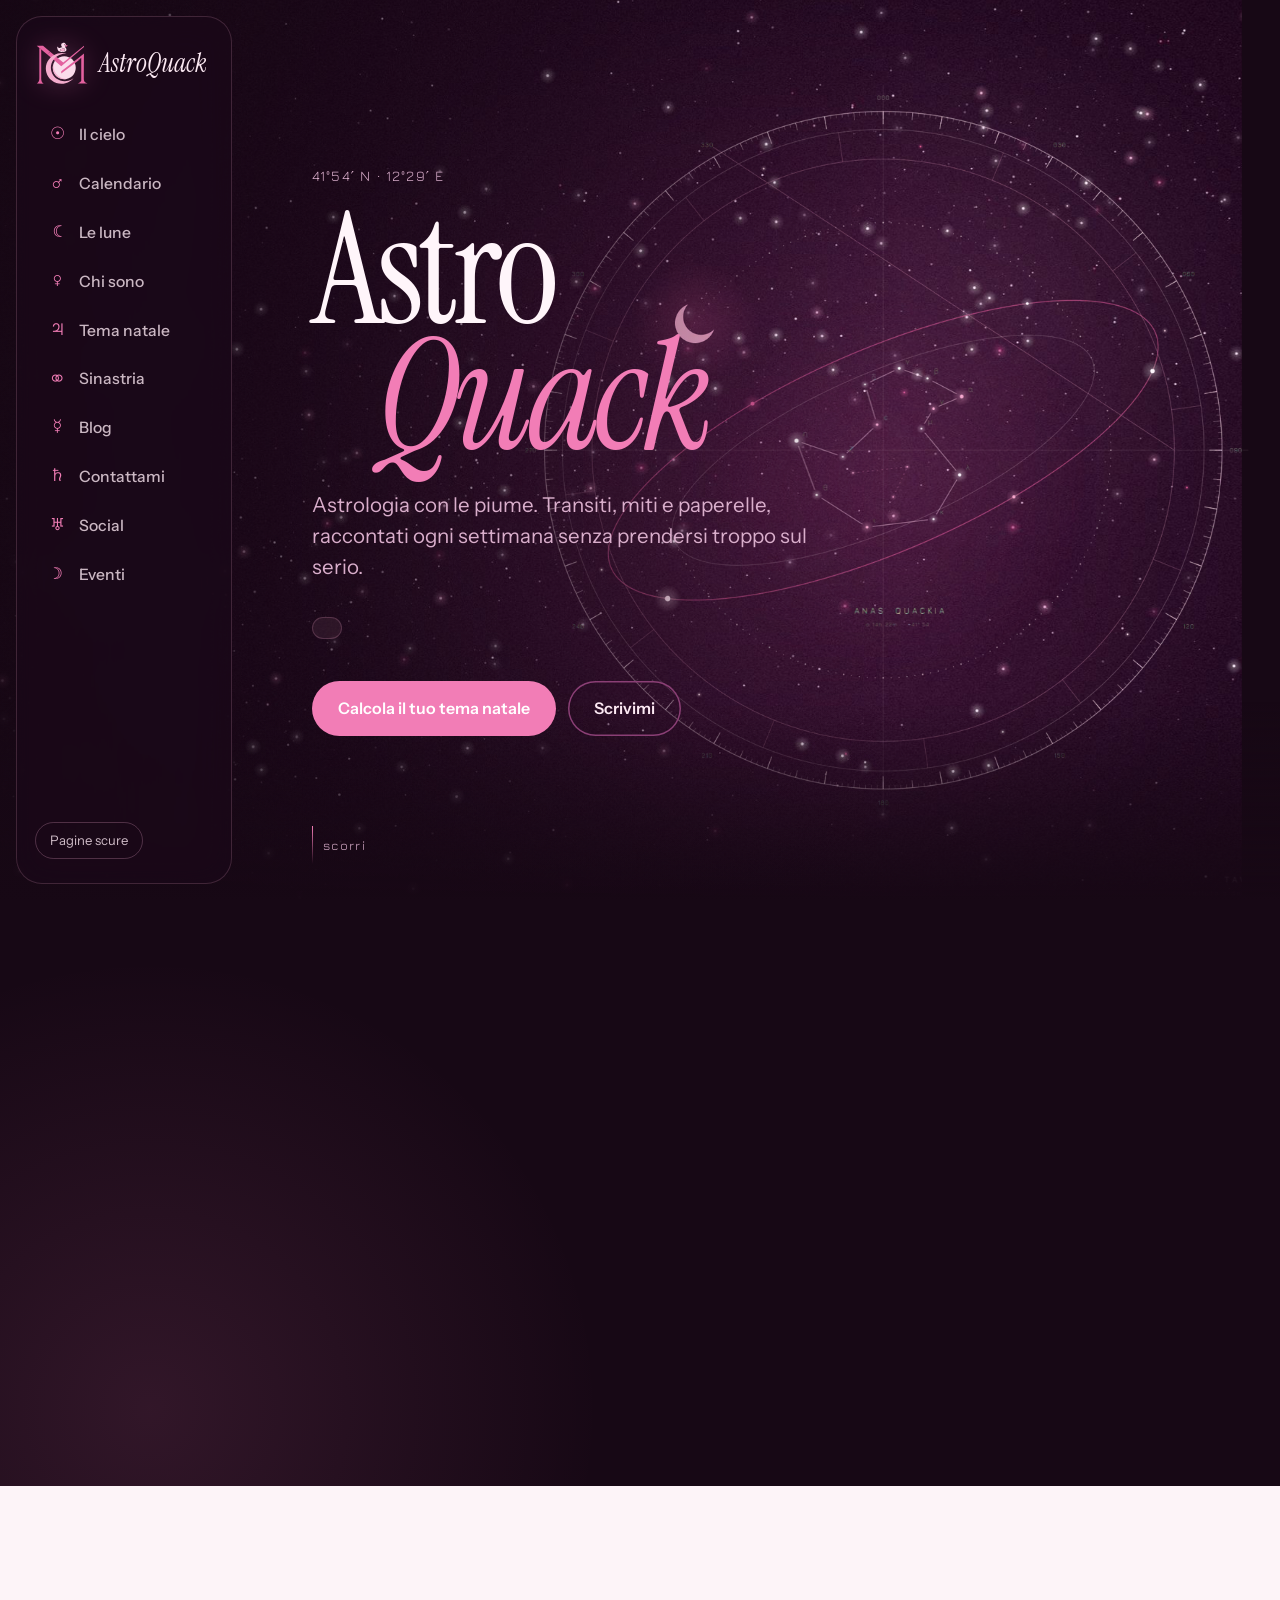
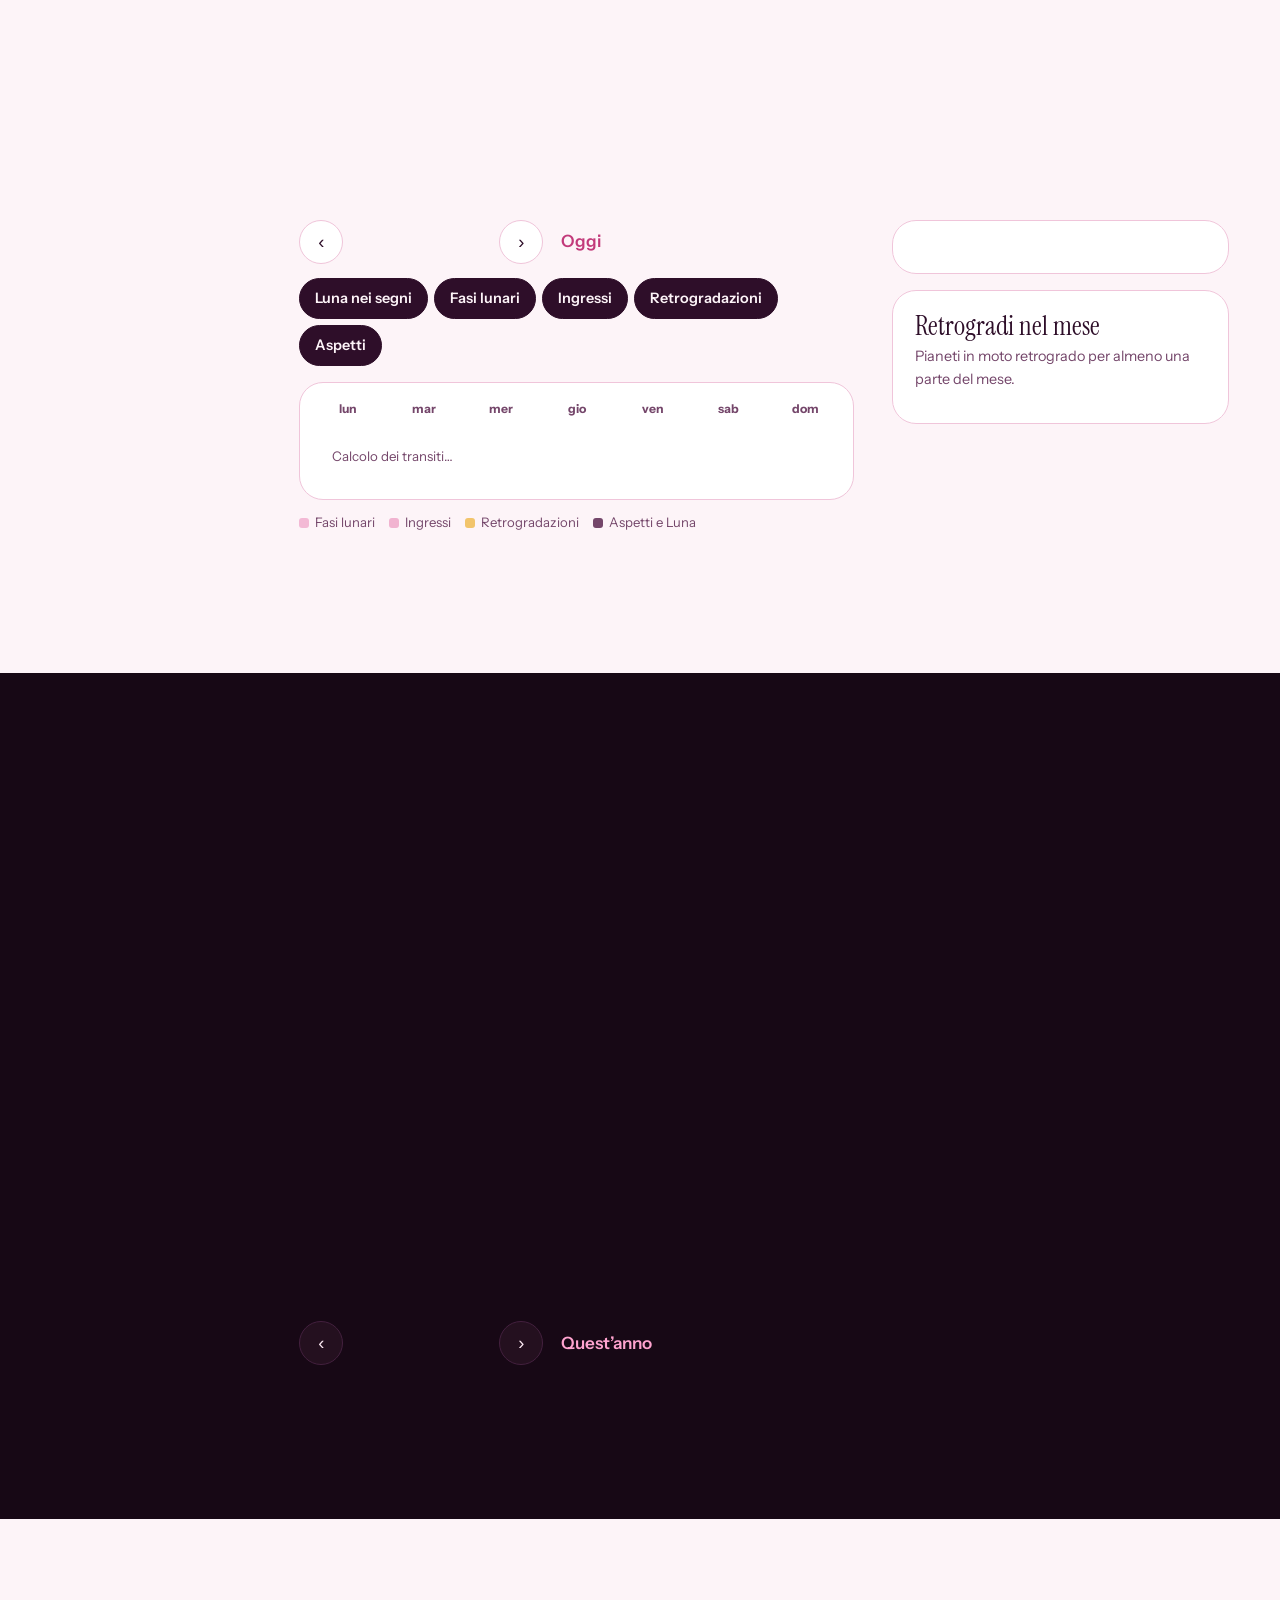
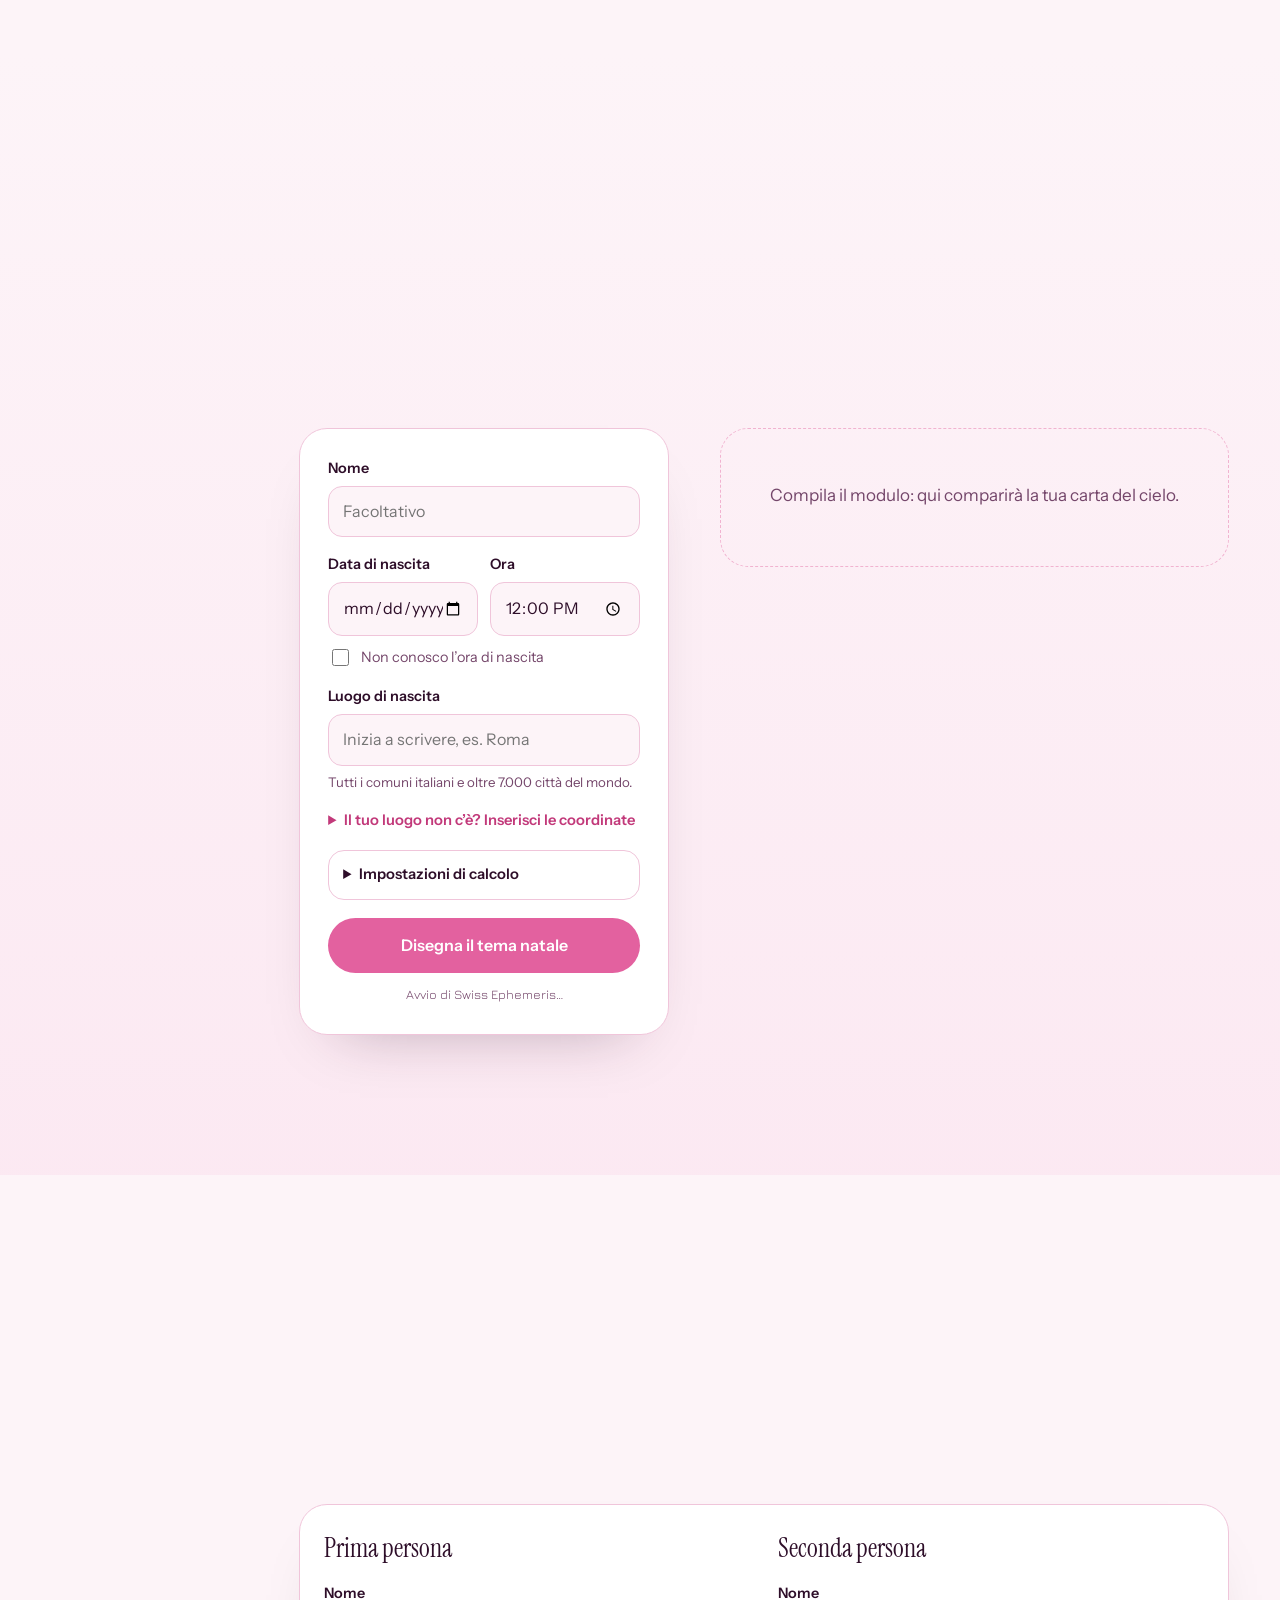
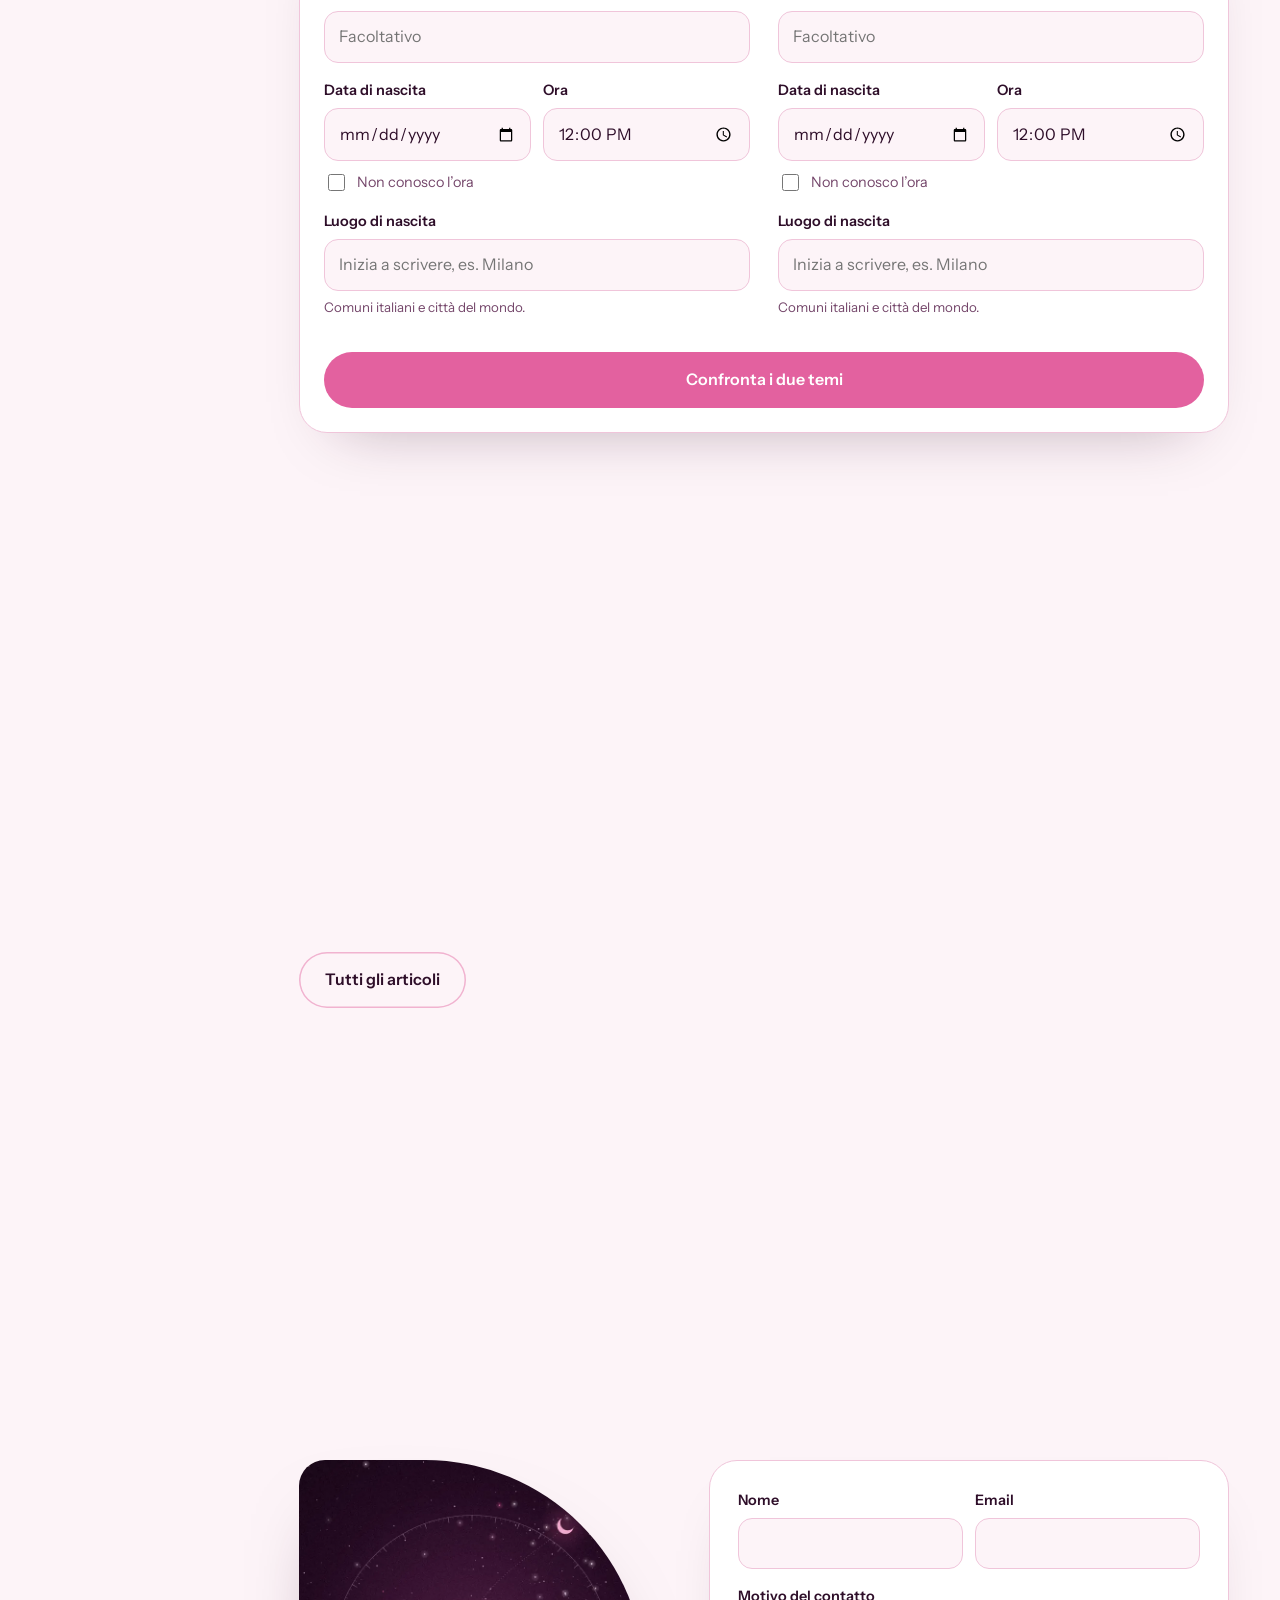
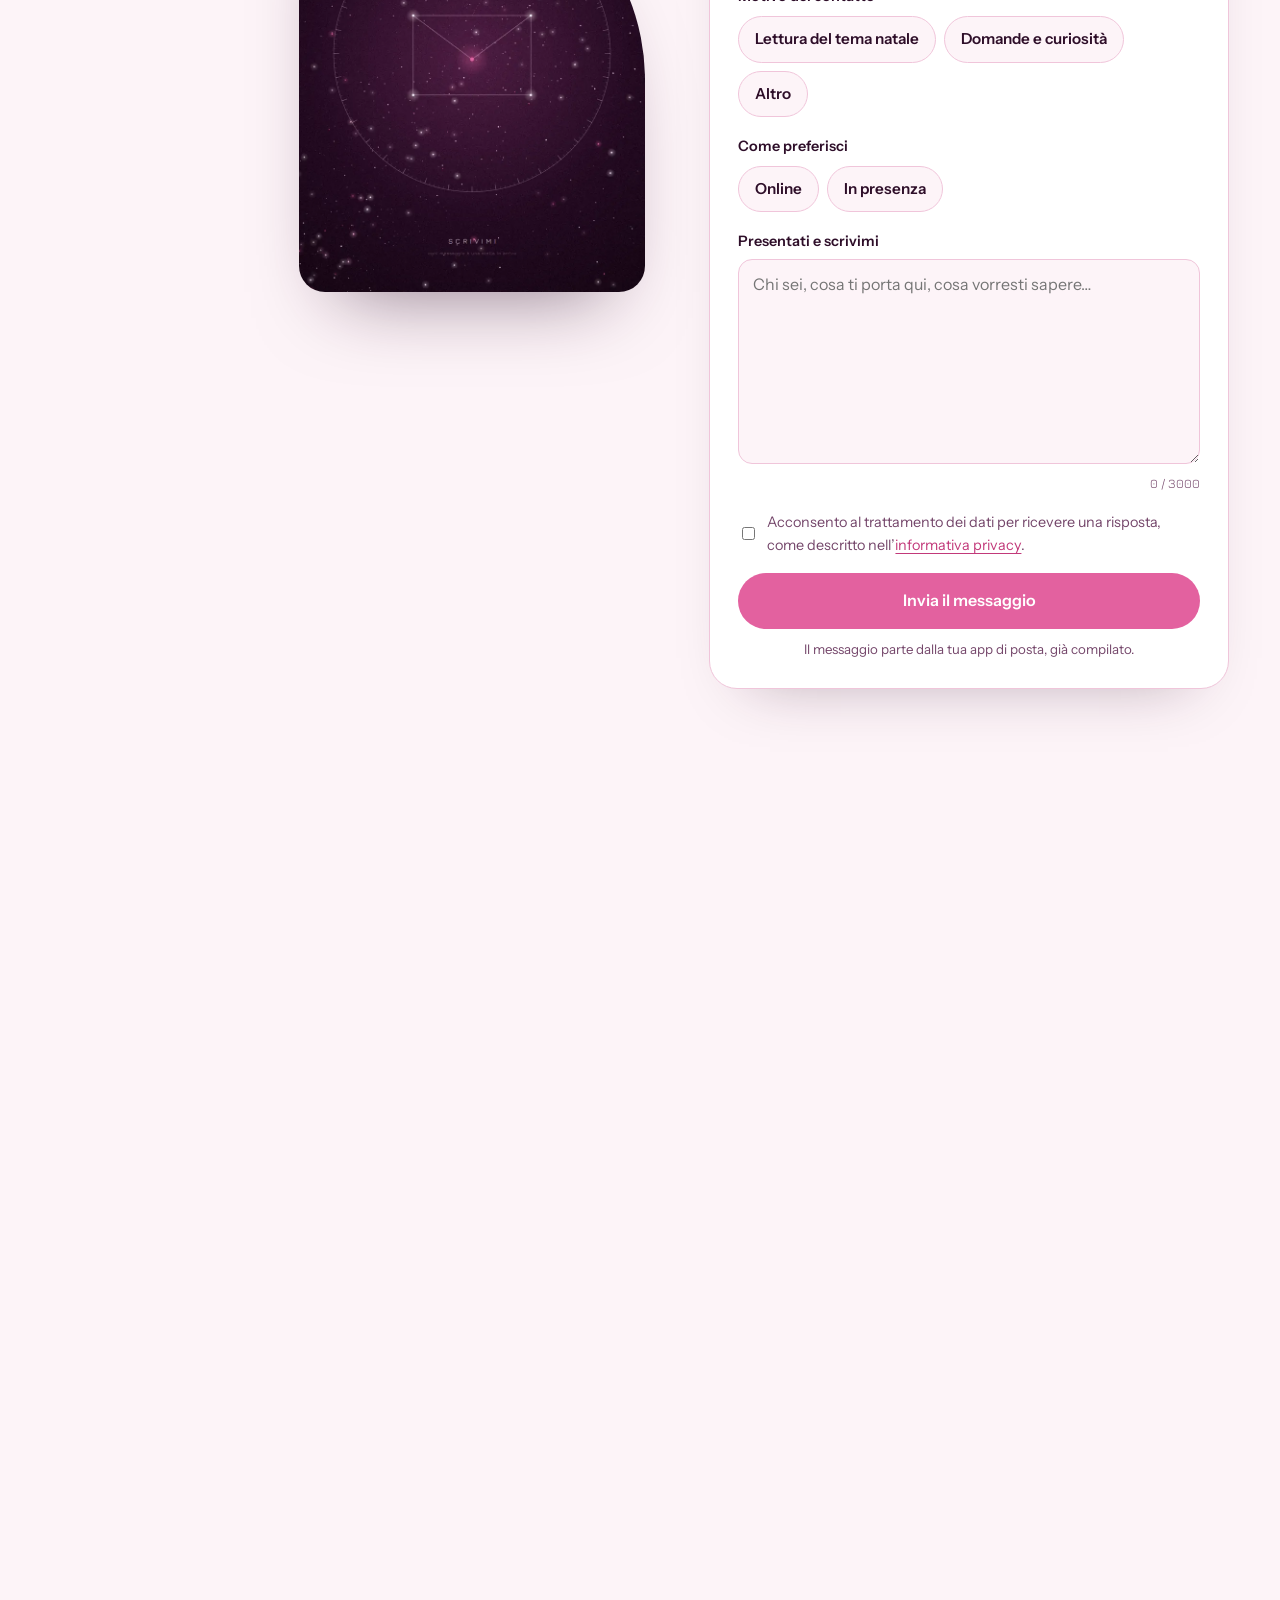
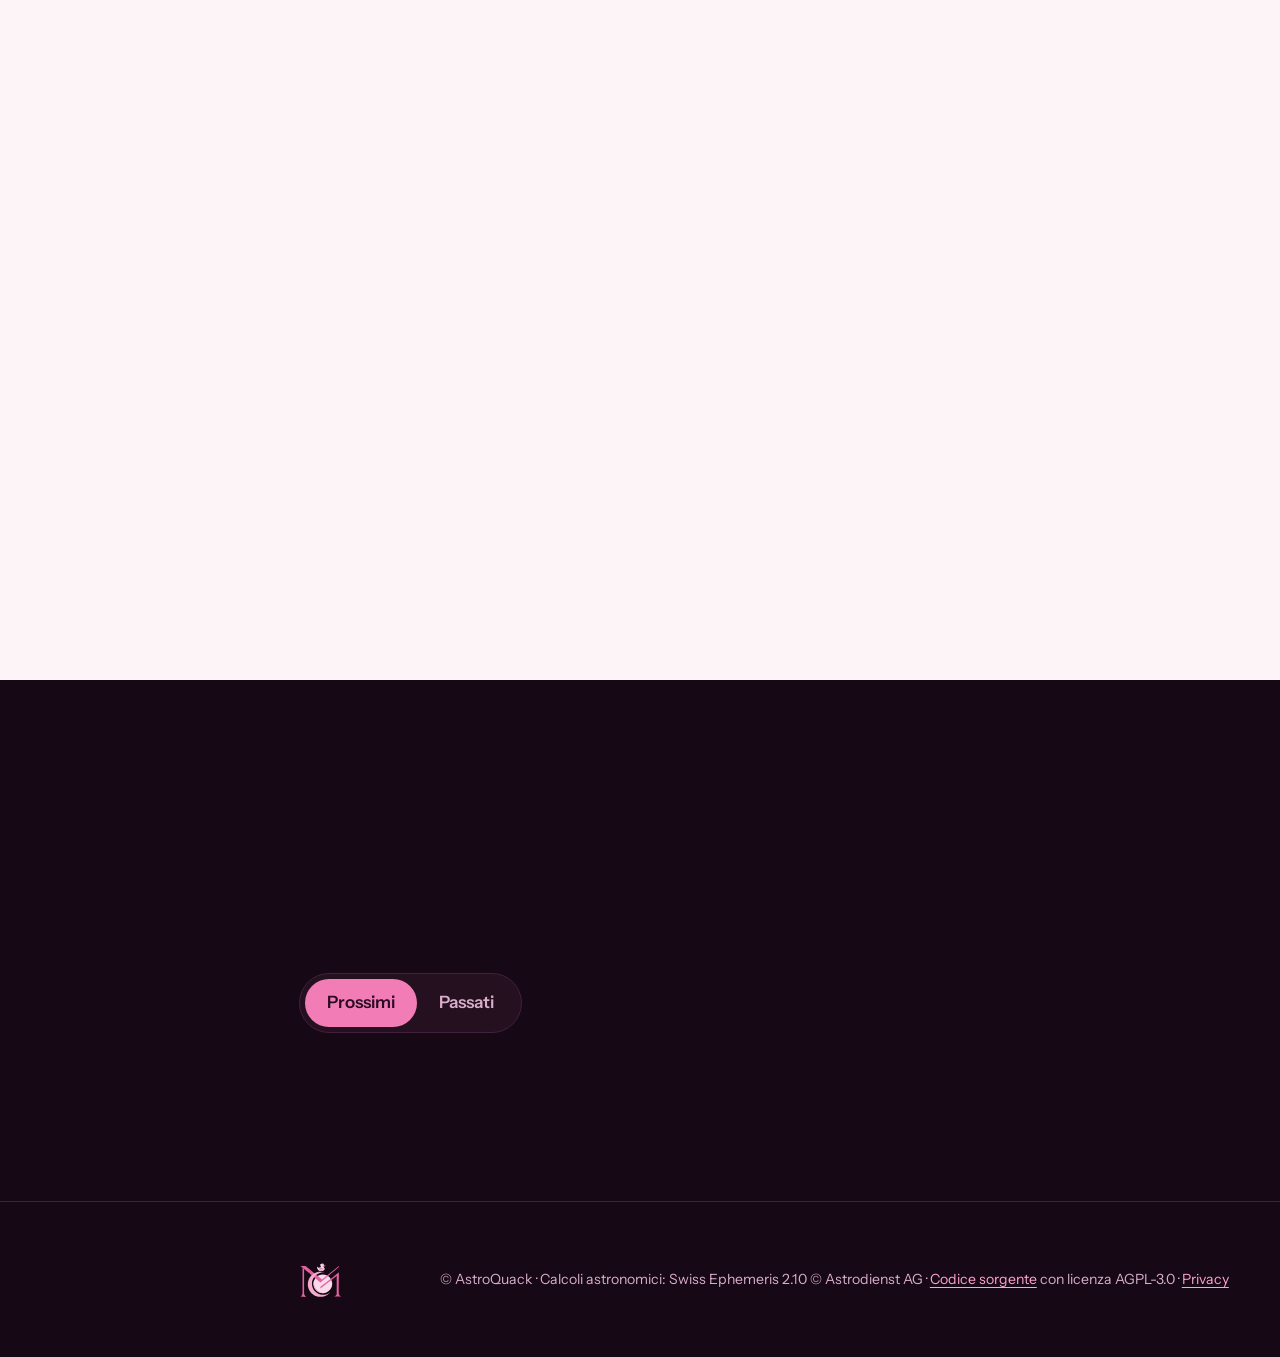
==== index.html @ e645a471 "nuova email e correzione pannello" ====
<!doctype html>
<html lang="it">
<head>
<meta charset="utf-8">
<meta name="viewport" content="width=device-width, initial-scale=1, viewport-fit=cover">
<meta name="theme-color" content="#170815">
<meta name="format-detection" content="telephone=no">
<title>AstroQuack · astrologia con le piume</title>
<meta name="description" content="AstroQuack: astrologia con le piume. Il cielo giorno per giorno, il calendario dei transiti, le lune del mese e il calcolo del tema natale con Swiss Ephemeris.">
<link rel="icon" href="assets/img/logo.svg" type="image/svg+xml">
<link rel="preload" href="assets/fonts/instrument-serif-latin-400-italic.woff2" as="font" type="font/woff2" crossorigin>
<link rel="stylesheet" href="assets/fonts/fonts.css">
<link rel="stylesheet" href="assets/css/style.css">
</head>
<body>
<aside class="rail" aria-label="Navigazione">
  <a class="brand" href="#home" aria-label="AstroQuack, torna all’inizio"><svg xmlns="http://www.w3.org/2000/svg" viewBox="122 132 362 296" class="logo" role="img" aria-label="Logo AstroQuack">
<path fill="#FADBEB" d="M 395.19 311.27 C 395.19 353.83 360.69 388.33 318.12 388.33 C 275.57 388.33 241.06 353.83 241.06 311.27 C 241.06 268.71 275.57 234.21 318.12 234.21 C 360.69 234.21 395.19 268.71 395.19 311.27 "/>
<path fill="#E3619F" d="M 223.39 203.59 L 175.82 164.04 L 133.61 164.04 L 151.21 178.77 L 204.32 223.21 C 210.64 215.17 214.06 211.24 223.39 203.59 "/>
<path fill="#E3619F" d="M 311.39 276.76 L 223.39 203.59 C 220.50 206.64 210.96 211.24 204.32 223.21 L 297.98 301.59 L 450.43 172.98 L 450.43 164.04 Z M 311.39 276.76 "/>
<path fill="#E3619F" d="M 130.63 416.80 C 130.63 416.80 150.99 414.31 150.99 381.04 L 150.99 178.77 L 163.69 189.21 L 163.69 381.04 C 163.69 381.04 161.92 408.35 181.28 419.28 Z M 130.63 416.80 "/>
<path fill="#E3619F" d="M 411.59 248.73 C 411.51 248.64 411.49 248.54 411.44 248.45 L 297.98 335.61 L 297.98 350.17 L 415.37 260.50 C 414.01 256.67 414.33 251.93 411.59 248.73 "/>
<path fill="#E3619F" d="M 450.43 394.94 C 449.44 378.56 450.43 215.68 450.43 215.68 L 409.52 249.93 C 412.14 255.05 413.49 257.95 414.49 261.18 L 432.05 244.98 L 432.05 395.44 C 432.05 395.44 434.54 407.36 407.72 416.80 L 474.76 416.80 C 474.76 416.80 451.42 411.33 450.43 394.94 "/>
<path fill="#F4ACCD" d="M 334.00 386.97 C 299.38 385.33 267.48 365.48 253.08 332.73 C 245.5 315.49 243.84 297.10 247.18 279.66 C 239.17 298.78 238.70 321.02 247.71 341.50 C 262.69 375.55 298.95 393.61 334.00 386.97 "/>
<path fill="#FADBEB" d="M 322.35 157.42 C 322.26 156.08 321.80 154.93 320.64 154.15 C 316.84 152.16 316.36 158.55 319.25 159.80 C 320.92 160.74 322.44 159.10 322.35 157.42 M 308.31 200.09 C 314.56 200.29 321.42 197.86 321.78 190.63 C 321.72 185.23 319.11 179.62 312.80 180.88 C 305.42 181.67 298.28 188.68 290.75 185.14 C 290.63 185.03 290.44 185.12 290.53 185.30 C 291.32 188.66 293.96 191.06 296.65 193.00 C 297.57 193.76 292.35 192.46 291.99 192.41 C 291.26 192.21 291.29 192.75 291.54 193.28 C 291.93 194.29 292.82 194.87 293.56 195.57 C 297.47 199.37 303.07 199.94 308.31 200.09 M 325.84 169.75 C 323.40 171.38 324.26 174.06 326.02 175.87 C 329.89 180.64 335.11 186.94 332.57 193.43 C 328.00 205.65 313.51 206.04 302.39 206.07 C 296.10 205.71 289.13 205.58 284.03 201.39 C 277.47 196.48 274.07 191.24 272.33 183.22 C 271.53 179.87 270.87 176.44 270.81 172.98 C 270.85 170.30 274.01 170.79 275.06 172.57 C 277.84 176.33 282.33 179.76 287.25 178.52 C 290.54 177.66 293.52 175.94 296.88 175.28 C 299.21 174.73 301.57 174.50 303.95 174.41 C 304.80 174.48 307.80 174.61 306.48 173.10 C 300.26 171.70 297.00 165.39 297.79 159.32 C 297.98 157.51 298.35 155.74 298.90 154.01 C 299.00 153.67 298.79 153.73 298.60 153.75 C 297.44 153.82 296.08 153.39 295.53 152.33 C 296.17 152.19 296.96 152.44 297.66 152.41 C 296.16 151.67 294.80 149.87 295.21 148.19 C 296.72 149.10 298.33 150.10 300.19 150.33 C 301.20 150.54 301.92 149.69 302.52 149.01 C 303.85 147.52 305.50 146.47 307.30 145.65 C 314.46 142.18 323.79 145.26 327.39 152.37 C 328.35 154.10 328.59 156.10 329.53 157.83 C 328.48 159.14 328.90 160.92 328.06 162.30 C 326.66 164.44 322.86 167.30 325.84 169.75 "/>
<path fill="#EA5F9E" d="M 325.84 169.75 C 322.86 167.29 326.66 164.45 328.06 162.30 C 328.90 160.92 328.48 159.14 329.53 157.83 C 330.37 159.02 331.56 160.01 333.08 159.86 C 335.07 159.76 337.04 159.53 338.97 159.00 C 340.57 159.01 339.52 161.56 339.20 162.41 C 338.32 164.41 336.81 165.77 334.78 166.57 C 336.17 166.74 337.14 167.35 337.57 168.68 C 333.62 168.38 329.54 168.30 325.84 169.75 "/>
<path fill="#F4ACCD" d="M 308.31 200.09 C 303.07 199.94 297.47 199.37 293.56 195.57 C 292.82 194.87 291.93 194.29 291.54 193.28 C 291.30 192.75 291.25 192.21 291.99 192.41 C 292.25 192.45 297.62 193.76 296.65 193.00 C 293.96 191.06 291.31 188.66 290.53 185.29 C 290.46 185.13 290.61 185.03 290.75 185.14 C 299.06 188.96 306.67 180.37 315.01 180.75 C 319.95 180.87 321.76 186.48 321.78 190.63 C 321.42 197.86 314.57 200.28 308.31 200.09 "/>
<path fill="#EA5F9E" d="M 321.58 156.69 C 321.65 155.73 320.20 155.20 320.13 156.36 C 320.06 157.31 321.53 157.86 321.58 156.69 M 322.35 157.42 C 322.44 159.10 320.92 160.74 319.25 159.80 C 316.36 158.55 316.84 152.16 320.64 154.15 C 321.80 154.93 322.26 156.08 322.35 157.42 "/>
<path fill="#FEF9FC" d="M 321.58 156.69 C 321.53 157.85 320.06 157.31 320.13 156.36 C 320.20 155.20 321.65 155.73 321.58 156.69 "/>
<path fill="#F4ACCD" d="M 345.66 398.44 C 295.19 411.42 244.01 382.07 231.36 332.88 C 218.71 283.69 249.37 233.30 299.84 220.32 C 312.93 216.95 326.07 216.44 338.58 218.37 C 318.86 211.10 296.66 209.55 274.57 215.24 C 217.94 229.80 183.55 286.35 197.74 341.53 C 211.93 396.71 269.35 429.65 325.97 415.08 C 348.06 409.40 366.76 397.33 380.52 381.45 C 370.50 389.18 358.75 395.07 345.66 398.44 "/>
</svg><span>AstroQuack</span></a>
  <nav class="nav">
    <a href="#cielo"><span class="g" aria-hidden="true">☉&#xFE0E;</span>Il cielo</a>
    <a href="#calendario"><span class="g" aria-hidden="true">♂&#xFE0E;</span><span class="lbl-l">Calendario</span><span class="lbl-s">Mese</span></a>
    <a href="#lune" class="m-hide"><span class="g" aria-hidden="true">☾&#xFE0E;</span>Le lune</a>
    <a href="#chi-sono" class="m-hide"><span class="g" aria-hidden="true">♀&#xFE0E;</span>Chi sono</a>
    <a href="#tema"><span class="g" aria-hidden="true">♃&#xFE0E;</span><span class="lbl-l">Tema natale</span><span class="lbl-s">Tema</span></a>
    <a href="#sinastria" class="m-hide"><span class="g" aria-hidden="true">⚭&#xFE0E;</span>Sinastria</a>
    <a href="#blog"><span class="g" aria-hidden="true">☿&#xFE0E;</span>Blog</a>
    <a href="#contattami" class="m-hide"><span class="g" aria-hidden="true">♄&#xFE0E;</span>Contattami</a>
    <a href="#social" class="m-hide"><span class="g" aria-hidden="true">♅&#xFE0E;</span>Social</a>
    <a href="#eventi" class="m-hide"><span class="g" aria-hidden="true">☽&#xFE0E;</span>Eventi</a>
    <button type="button" class="nav-more" id="navMore" aria-haspopup="dialog" aria-controls="menuDlg"><span class="g" aria-hidden="true"><svg viewBox="0 0 24 24" width="20" height="20" fill="none" stroke="currentColor" stroke-width="2" stroke-linecap="round"><path d="M4 7h16M4 12h16M4 17h16"/></svg></span>Menu</button>
  </nav>
  <div class="rail-sky" id="railSky"></div>
  <button class="theme-btn" id="themeBtn" type="button">Pagine scure</button>
</aside>

<div class="page">
  <!-- HERO -->
  <header class="hero night" id="home">
    <div class="sky-art" aria-hidden="true">
      <img class="bgimg" fetchpriority="high" decoding="async" src="assets/img/cielo.jpg" alt="">
      <div class="orrery" id="orrery">
        <img class="ring" src="assets/img/astrolabio.webp" alt="">
        <img class="duck" src="assets/img/anas-quackia.webp" alt="">
        <img class="moon" src="assets/img/luna.webp" alt="">
      </div>
    </div>
    <div class="hero-logo"><svg xmlns="http://www.w3.org/2000/svg" viewBox="122 132 362 296" class="logo" role="img" aria-label="Logo AstroQuack">
<path fill="#FADBEB" d="M 395.19 311.27 C 395.19 353.83 360.69 388.33 318.12 388.33 C 275.57 388.33 241.06 353.83 241.06 311.27 C 241.06 268.71 275.57 234.21 318.12 234.21 C 360.69 234.21 395.19 268.71 395.19 311.27 "/>
<path fill="#E3619F" d="M 223.39 203.59 L 175.82 164.04 L 133.61 164.04 L 151.21 178.77 L 204.32 223.21 C 210.64 215.17 214.06 211.24 223.39 203.59 "/>
<path fill="#E3619F" d="M 311.39 276.76 L 223.39 203.59 C 220.50 206.64 210.96 211.24 204.32 223.21 L 297.98 301.59 L 450.43 172.98 L 450.43 164.04 Z M 311.39 276.76 "/>
<path fill="#E3619F" d="M 130.63 416.80 C 130.63 416.80 150.99 414.31 150.99 381.04 L 150.99 178.77 L 163.69 189.21 L 163.69 381.04 C 163.69 381.04 161.92 408.35 181.28 419.28 Z M 130.63 416.80 "/>
<path fill="#E3619F" d="M 411.59 248.73 C 411.51 248.64 411.49 248.54 411.44 248.45 L 297.98 335.61 L 297.98 350.17 L 415.37 260.50 C 414.01 256.67 414.33 251.93 411.59 248.73 "/>
<path fill="#E3619F" d="M 450.43 394.94 C 449.44 378.56 450.43 215.68 450.43 215.68 L 409.52 249.93 C 412.14 255.05 413.49 257.95 414.49 261.18 L 432.05 244.98 L 432.05 395.44 C 432.05 395.44 434.54 407.36 407.72 416.80 L 474.76 416.80 C 474.76 416.80 451.42 411.33 450.43 394.94 "/>
<path fill="#F4ACCD" d="M 334.00 386.97 C 299.38 385.33 267.48 365.48 253.08 332.73 C 245.5 315.49 243.84 297.10 247.18 279.66 C 239.17 298.78 238.70 321.02 247.71 341.50 C 262.69 375.55 298.95 393.61 334.00 386.97 "/>
<path fill="#FADBEB" d="M 322.35 157.42 C 322.26 156.08 321.80 154.93 320.64 154.15 C 316.84 152.16 316.36 158.55 319.25 159.80 C 320.92 160.74 322.44 159.10 322.35 157.42 M 308.31 200.09 C 314.56 200.29 321.42 197.86 321.78 190.63 C 321.72 185.23 319.11 179.62 312.80 180.88 C 305.42 181.67 298.28 188.68 290.75 185.14 C 290.63 185.03 290.44 185.12 290.53 185.30 C 291.32 188.66 293.96 191.06 296.65 193.00 C 297.57 193.76 292.35 192.46 291.99 192.41 C 291.26 192.21 291.29 192.75 291.54 193.28 C 291.93 194.29 292.82 194.87 293.56 195.57 C 297.47 199.37 303.07 199.94 308.31 200.09 M 325.84 169.75 C 323.40 171.38 324.26 174.06 326.02 175.87 C 329.89 180.64 335.11 186.94 332.57 193.43 C 328.00 205.65 313.51 206.04 302.39 206.07 C 296.10 205.71 289.13 205.58 284.03 201.39 C 277.47 196.48 274.07 191.24 272.33 183.22 C 271.53 179.87 270.87 176.44 270.81 172.98 C 270.85 170.30 274.01 170.79 275.06 172.57 C 277.84 176.33 282.33 179.76 287.25 178.52 C 290.54 177.66 293.52 175.94 296.88 175.28 C 299.21 174.73 301.57 174.50 303.95 174.41 C 304.80 174.48 307.80 174.61 306.48 173.10 C 300.26 171.70 297.00 165.39 297.79 159.32 C 297.98 157.51 298.35 155.74 298.90 154.01 C 299.00 153.67 298.79 153.73 298.60 153.75 C 297.44 153.82 296.08 153.39 295.53 152.33 C 296.17 152.19 296.96 152.44 297.66 152.41 C 296.16 151.67 294.80 149.87 295.21 148.19 C 296.72 149.10 298.33 150.10 300.19 150.33 C 301.20 150.54 301.92 149.69 302.52 149.01 C 303.85 147.52 305.50 146.47 307.30 145.65 C 314.46 142.18 323.79 145.26 327.39 152.37 C 328.35 154.10 328.59 156.10 329.53 157.83 C 328.48 159.14 328.90 160.92 328.06 162.30 C 326.66 164.44 322.86 167.30 325.84 169.75 "/>
<path fill="#EA5F9E" d="M 325.84 169.75 C 322.86 167.29 326.66 164.45 328.06 162.30 C 328.90 160.92 328.48 159.14 329.53 157.83 C 330.37 159.02 331.56 160.01 333.08 159.86 C 335.07 159.76 337.04 159.53 338.97 159.00 C 340.57 159.01 339.52 161.56 339.20 162.41 C 338.32 164.41 336.81 165.77 334.78 166.57 C 336.17 166.74 337.14 167.35 337.57 168.68 C 333.62 168.38 329.54 168.30 325.84 169.75 "/>
<path fill="#F4ACCD" d="M 308.31 200.09 C 303.07 199.94 297.47 199.37 293.56 195.57 C 292.82 194.87 291.93 194.29 291.54 193.28 C 291.30 192.75 291.25 192.21 291.99 192.41 C 292.25 192.45 297.62 193.76 296.65 193.00 C 293.96 191.06 291.31 188.66 290.53 185.29 C 290.46 185.13 290.61 185.03 290.75 185.14 C 299.06 188.96 306.67 180.37 315.01 180.75 C 319.95 180.87 321.76 186.48 321.78 190.63 C 321.42 197.86 314.57 200.28 308.31 200.09 "/>
<path fill="#EA5F9E" d="M 321.58 156.69 C 321.65 155.73 320.20 155.20 320.13 156.36 C 320.06 157.31 321.53 157.86 321.58 156.69 M 322.35 157.42 C 322.44 159.10 320.92 160.74 319.25 159.80 C 316.36 158.55 316.84 152.16 320.64 154.15 C 321.80 154.93 322.26 156.08 322.35 157.42 "/>
<path fill="#FEF9FC" d="M 321.58 156.69 C 321.53 157.85 320.06 157.31 320.13 156.36 C 320.20 155.20 321.65 155.73 321.58 156.69 "/>
<path fill="#F4ACCD" d="M 345.66 398.44 C 295.19 411.42 244.01 382.07 231.36 332.88 C 218.71 283.69 249.37 233.30 299.84 220.32 C 312.93 216.95 326.07 216.44 338.58 218.37 C 318.86 211.10 296.66 209.55 274.57 215.24 C 217.94 229.80 183.55 286.35 197.74 341.53 C 211.93 396.71 269.35 429.65 325.97 415.08 C 348.06 409.40 366.76 397.33 380.52 381.45 C 370.50 389.18 358.75 395.07 345.66 398.44 "/>
</svg></div>
    <div class="hero-copy">
      <p class="coords" id="heroDate">41°54′ N · 12°29′ E</p>
      <h1><span>Astro</span><span class="i">Quack</span></h1>
      <p class="hero-sub">Astrologia con le piume. Transiti, miti e paperelle, raccontati ogni settimana senza prendersi troppo sul serio.</p>
      <div class="now" id="heroNow"></div>
      <div class="btns">
        <a class="btn" href="#tema">Calcola il tuo tema natale</a>
        <a class="btn ghost" href="#contattami">Scrivimi</a>
      </div>
    </div>
    <a class="scroll-cue" href="#cielo"><i></i>scorri</a>
  </header>

  <!-- CIELO -->
  <section class="block night" id="cielo" aria-labelledby="cieloT">
    <div class="wrap">
      <div class="reveal">
        <h2 id="cieloT">Il cielo, <em>giorno per giorno</em></h2>
        <p class="lede">Dove si trovano i pianeti, in che segno e a che grado. Scegli un giorno per vedere come cambia la ruota.</p>
      </div>
      <div class="sky-grid reveal">
        <div class="wheel-wrap" id="skyWheel" role="img" aria-label="Ruota zodiacale con i pianeti del giorno scelto"></div>
        <div>
          <div class="daynav">
            <button type="button" id="dayPrev" aria-label="Giorno precedente">‹</button>
            <input type="date" id="dayPick" aria-label="Scegli il giorno">
            <button type="button" id="dayNext" aria-label="Giorno successivo">›</button>
            <button type="button" class="linkbtn" id="dayToday">Oggi</button>
          </div>
          <div class="moonline" id="moonLine"></div>
          <ul class="plist" id="skyList"></ul>
        </div>
      </div>
    </div>
  </section>

  <!-- CALENDARIO DEI TRANSITI -->
  <section class="block" id="calendario" aria-labelledby="calT">
    <div class="wrap">
      <div class="reveal">
        <h2 id="calT">Il calendario dei <em>transiti</em></h2>
        <p class="lede">Mese per mese: la Luna nei segni, le fasi lunari, gli ingressi dei pianeti, le retrogradazioni e gli aspetti esatti, all’ora di Roma.</p>
      </div>
      <div class="cal-wrap">
        <div>
          <div class="cal-bar">
            <button type="button" class="navb" id="calPrev" aria-label="Mese precedente">‹</button>
            <h3 id="calTitle" aria-live="polite"></h3>
            <button type="button" class="navb" id="calNext" aria-label="Mese successivo">›</button>
            <button type="button" class="linkbtn" id="calToday">Oggi</button>
          </div>
          <div class="cal-filters" id="calFilters" aria-label="Mostra nel calendario">
            <button type="button" class="chipf" data-f="moon" aria-pressed="true">Luna nei segni</button>
            <button type="button" class="chipf" data-f="phase" aria-pressed="true">Fasi lunari</button>
            <button type="button" class="chipf" data-f="ingress" aria-pressed="true">Ingressi</button>
            <button type="button" class="chipf" data-f="station" aria-pressed="true">Retrogradazioni</button>
            <button type="button" class="chipf" data-f="aspect" aria-pressed="true">Aspetti</button>
          </div>
          <div class="mcal">
            <div class="mcal-head"><span>lun</span><span>mar</span><span>mer</span><span>gio</span><span>ven</span><span>sab</span><span>dom</span></div>
            <div class="mcal-grid" id="calGrid"><p class="hint" style="grid-column:1/-1;padding:20px">Calcolo dei transiti…</p></div>
          </div>
          <div class="cal-legend"><span style="--c:color-mix(in srgb,var(--pink) 40%,transparent)">Fasi lunari</span><span style="--c:var(--rose)">Ingressi</span><span style="--c:#F2C46B">Retrogradazioni</span><span style="--c:var(--ink-soft)">Aspetti e Luna</span></div>
        </div>
        <aside class="cal-side">
          <div class="cal-card" aria-live="polite"><h4 id="dayTitle"></h4><p class="sub" id="daySub"></p><ul class="day-list" id="dayList"></ul></div>
          <div class="cal-card"><h4>Retrogradi nel mese</h4><p class="sub">Pianeti in moto retrogrado per almeno una parte del mese.</p><ul class="retro-list" id="retroList"></ul></div>
        </aside>
      </div>
    </div>
  </section>

  <!-- LUNE NUOVE E PIENE -->
  <section class="block night" id="lune" aria-labelledby="luneT">
    <div class="wrap">
      <div class="reveal">
        <h2 id="luneT">Le <em>lune</em> del mese</h2>
        <p class="lede">Lune nuove e piene, mese per mese: segno, grado e orario di Roma, calcolati con Swiss Ephemeris.</p>
      </div>
      <div class="lune-next reveal" id="luneNext"></div>
      <div class="lmonth reveal" aria-labelledby="lmTitle">
        <div class="cal-bar">
          <button type="button" class="navb" id="lmPrev" aria-label="Mese precedente">‹</button>
          <h3 id="lmTitle" aria-live="polite"></h3>
          <button type="button" class="navb" id="lmNext" aria-label="Mese successivo">›</button>
          <button type="button" class="linkbtn" id="lmToday">Questo mese</button>
        </div>
        <p class="lm-sum" id="lmSum"></p>
        <div class="lm-head" aria-hidden="true"><span>lun</span><span>mar</span><span>mer</span><span>gio</span><span>ven</span><span>sab</span><span>dom</span></div>
        <div class="lm-grid" id="lmGrid" role="list"></div>
        <div class="lm-bar" id="lmBar" aria-hidden="true"></div>
        <div class="lm-bar-l" aria-hidden="true"><span>illuminazione della Luna giorno per giorno</span><span>alle 12:00 di Roma</span></div>
      </div>
      <div class="cal-bar">
        <button type="button" class="navb" id="lunePrev" aria-label="Anno precedente">‹</button>
        <h3 id="luneTitle" aria-live="polite"></h3>
        <button type="button" class="navb" id="luneNextY" aria-label="Anno successivo">›</button>
        <button type="button" class="linkbtn" id="luneToday">Quest’anno</button>
      </div>
      <div class="lune-year" id="luneYear"></div>
    </div>
  </section>

  <!-- CHI SONO -->
  <section class="block" id="chi-sono" aria-labelledby="chiT">
    <div class="wrap">
      <div class="about reveal">
        <figure class="portrait">
          <img loading="lazy" decoding="async" src="assets/img/ritratto.webp" alt="Tavola illustrata della costellazione Anas Quackia: tredici stelle unite a formare una paperella dentro un cerchio graduato" width="720" height="900">
          <figcaption>Anas Quackia, la costellazione di casa: tredici stelle, una paperella.</figcaption>
        </figure>
        <div>
          <h2 id="chiT">Chi <em>sono</em></h2>
          <p class="lede">Ciao! Dietro AstroQuack ci sono io: appassionata di astrologia, mitologia e storie di donne che hanno cambiato le cose.</p>
          <p>Ho cominciato leggendo i transiti agli amici davanti a un caffè e non ho più smesso. Qui il cielo si legge come si racconta una storia: con curiosità, un po’ di ironia e qualche paperella di gomma sempre a portata di mano.</p>
          <p>Niente predizioni catastrofiche, solo spunti per guardarti dentro e capire che aria tira lassù.</p>
          <p class="quote">«Il cielo non decide al posto tuo. Però ti dà ottimi argomenti di conversazione.»</p>
        </div>
      </div>

      <div class="rub-head reveal">
        <h2>Cosa <em>faccio</em></h2>
        <p class="lede" style="margin:0;max-width:40ch">Le rubriche su Instagram, TikTok e Spotify, con il loro ritmo d’uscita.</p>
      </div>
      <div class="rubriche reveal">
        <a class="rub" href="#blog" data-goto-rub="paper-news"><span class="f">settimanale e mensile</span><h3>Paper-News</h3><p>I transiti della settimana e del mese in un reel: chi entra in quale segno e cosa ci aspetta.</p></a>
        <a class="rub" href="#blog" data-goto-rub="paperelle-in-love"><span class="f">con Luna e Venere</span><h3>Paperelle in Love</h3><p>Venere, la Luna e i transiti che parlano d’amore. Consigli per il cuore, segno per segno.</p></a>
        <a class="rub" href="#blog" data-goto-rub="born-in-the-quack"><span class="f">mensile</span><h3>Born in the Quack</h3><p>Il segno del mese raccontato con una playlist e un piatto pensato per lui.</p></a>
        <a class="rub" href="#blog" data-goto-rub="superquack"><span class="f">mensile, il mercoledì</span><h3>SuperQuack</h3><p>Mitologia, storia, politica, figure di donne, femminismi e animali dello zodiaco. Anche in diretta e su Spotify.</p></a>
        <a class="rub" href="#blog" data-goto-rub="monday-quack"><span class="f">ogni lunedì</span><h3>Monday Quack</h3><p>Il box domande «Lunedì feels, quack», con la playlist per cominciare la settimana.</p></a>
        <a class="rub" href="#blog" data-goto-rub="la-posta-di-mara"><span class="f">ogni due settimane</span><h3>La posta di Mara</h3><p>Le vostre domande sul cielo, inviate per email, con risposte dedicate.</p></a>
        <a class="rub" href="#blog" data-goto-rub="asr-papere"><span class="f">ogni settimana</span><h3>ASR Papere</h3><p>L’oroscopo giallorosso: compleanni dei giocatori e pronostici astrali per le partite.</p></a>
        <a class="rub" href="#contattami"><span class="f">su richiesta</span><h3>Il tuo tema</h3><p>Una lettura del tema natale, personale e senza fretta. Scrivimi per chiederla.</p></a>
      </div>
    </div>
  </section>

  <!-- TEMA NATALE -->
  <section class="block" id="tema" aria-labelledby="temaT">
    <div class="wrap">
      <div class="reveal">
        <h2 id="temaT">Il tuo <em>tema natale</em></h2>
        <p class="lede">Data, ora e luogo di nascita: la carta si calcola con Swiss Ephemeris, lo stesso motore di riferimento di Astro-Seek, con pianeti, Chirone, Lilith, nodi, case e linee degli aspetti.</p>
      </div>
      <div class="natal">
        <form class="form" id="natalForm" novalidate>
          <div class="field"><label for="fName">Nome</label><input id="fName" autocomplete="given-name" placeholder="Facoltativo"></div>
          <div class="row2">
            <div class="field"><label for="fDate">Data di nascita</label><input id="fDate" type="date" required min="1800-01-01" max="2399-12-31"></div>
            <div class="field"><label for="fTime">Ora</label><input id="fTime" type="time" required value="12:00"></div>
          </div>
          <label class="check"><input type="checkbox" id="fNoTime"> Non conosco l’ora di nascita</label>
          <div class="field">
            <label for="fPlace">Luogo di nascita</label>
            <div class="ac-wrap"><input id="fPlace" placeholder="Inizia a scrivere, es. Roma" autocomplete="off" role="combobox" aria-autocomplete="list" aria-expanded="false" aria-controls="placeAc">
            <ul class="ac" id="placeAc" role="listbox" aria-label="Luoghi trovati" hidden></ul></div>
            <datalist id="cityList"></datalist>
            <p class="hint" id="placeHint">Tutti i comuni italiani e oltre 7.000 città del mondo.</p>
          </div>
          <details class="manual" id="manualBox">
            <summary>Il tuo luogo non c’è? Inserisci le coordinate</summary>
            <div class="field"><label for="fPaste">Incolla le coordinate</label><input id="fPaste" autocomplete="off" placeholder="es. 41n54 12e29 oppure 41°54′ N 12°29′ E">
              <p class="hint">Accetta la notazione di astro.com e Astro-Seek e compila i campi qui sotto.</p></div>
            <fieldset class="coord"><legend>Latitudine</legend><div class="crow">
              <input id="latD" inputmode="decimal" aria-label="Latitudine, gradi" placeholder="41"><span>°</span>
              <input id="latM" inputmode="decimal" aria-label="Latitudine, primi" placeholder="54"><span>′</span>
              <input id="latS" inputmode="decimal" aria-label="Latitudine, secondi" placeholder="0"><span>″</span>
              <select id="latH" aria-label="Emisfero"><option value="N">N</option><option value="S">S</option></select></div></fieldset>
            <fieldset class="coord"><legend>Longitudine</legend><div class="crow">
              <input id="lonD" inputmode="decimal" aria-label="Longitudine, gradi" placeholder="12"><span>°</span>
              <input id="lonM" inputmode="decimal" aria-label="Longitudine, primi" placeholder="29"><span>′</span>
              <input id="lonS" inputmode="decimal" aria-label="Longitudine, secondi" placeholder="0"><span>″</span>
              <select id="lonH" aria-label="Est o Ovest"><option value="E">E</option><option value="O">O</option></select></div></fieldset>
            <p class="conv" id="coordConv" aria-live="polite"></p>
            <div class="field"><label for="fTz">Fuso orario</label><select id="fTz"></select></div>
            <p class="hint">Gradi e primi, come su astro.com: 41°54′ equivale a 41,9°, non a 41,54°. Per un valore decimale scrivilo nei gradi e lascia vuoti primi e secondi.</p>
          </details>
          <details class="settings" id="settingsBox">
            <summary>Impostazioni di calcolo</summary>
            <div class="row2">
              <div class="field"><label for="sSys">Case</label><select id="sSys"><option value="P">Placidus</option><option value="K">Koch</option><option value="R">Regiomontano</option><option value="C">Campano</option><option value="O">Porfirio</option><option value="E">Equal</option><option value="W">Whole Sign</option></select></div>
              <div class="field"><label for="sNode">Nodo lunare</label><select id="sNode"><option value="true">Vero</option><option value="mean">Medio</option></select></div>
            </div>
            <div class="field"><label for="sLil">Lilith</label><select id="sLil"><option value="mean">Media</option><option value="oscu">Osculante</option></select></div>
            <label class="check"><input type="checkbox" id="sMinor"> Aspetti minori</label>
            <label class="check"><input type="checkbox" id="sExtra"> Parte di Fortuna e Vertice</label>
            <label class="check"><input type="checkbox" id="sAst"> Asteroidi (Cerere, Pallade, Giunone, Vesta)</label>
            <p class="hint">Allinea queste scelte a quelle di Astro-Seek per ottenere gli stessi valori.</p>
          </details>
          <p class="err" id="formErr" role="alert"></p>
          <button class="btn" type="submit" disabled>Disegna il tema natale</button>
          <p class="engine" id="engineState">Avvio di Swiss Ephemeris…</p>
        </form>
        <div id="natalOut">
          <div class="empty"><div class="wheel-wrap" id="emptyWheel"></div><p>Compila il modulo: qui comparirà la tua carta del cielo.</p></div>
        </div>
      </div>
    </div>
  </section>

  <!-- SINASTRIA -->
  <section class="block" id="sinastria" aria-labelledby="synT">
    <div class="wrap">
      <div class="reveal">
        <h2 id="synT">La <em>sinastria</em></h2>
        <p class="lede">Due temi a confronto: i pianeti di una persona sulla carta dell’altra, con gli aspetti che li legano. Per Paperelle in Love e non solo.</p>
      </div>
      <form class="syn form" id="synForm" novalidate>
        <div class="syn-grid">
          <fieldset class="syn-p">
            <legend>Prima persona</legend>
            <div class="field"><label for="saName">Nome</label><input id="saName" autocomplete="off" placeholder="Facoltativo"></div>
            <div class="row2">
              <div class="field"><label for="saDate">Data di nascita</label><input id="saDate" type="date" min="1800-01-01" max="2399-12-31"></div>
              <div class="field"><label for="saTime">Ora</label><input id="saTime" type="time" value="12:00"></div>
            </div>
            <label class="check"><input type="checkbox" id="saNoTime"> <span>Non conosco l’ora</span></label>
            <div class="field"><label for="saPlace">Luogo di nascita</label>
              <div class="ac-wrap"><input id="saPlace" placeholder="Inizia a scrivere, es. Milano" autocomplete="off" role="combobox" aria-autocomplete="list" aria-expanded="false" aria-controls="saAc"><ul class="ac" id="saAc" role="listbox" aria-label="Luoghi trovati" hidden></ul></div>
              <p class="hint" id="saHint">Comuni italiani e città del mondo.</p></div>
          </fieldset>
          <fieldset class="syn-p">
            <legend>Seconda persona</legend>
            <div class="field"><label for="sbName">Nome</label><input id="sbName" autocomplete="off" placeholder="Facoltativo"></div>
            <div class="row2">
              <div class="field"><label for="sbDate">Data di nascita</label><input id="sbDate" type="date" min="1800-01-01" max="2399-12-31"></div>
              <div class="field"><label for="sbTime">Ora</label><input id="sbTime" type="time" value="12:00"></div>
            </div>
            <label class="check"><input type="checkbox" id="sbNoTime"> <span>Non conosco l’ora</span></label>
            <div class="field"><label for="sbPlace">Luogo di nascita</label>
              <div class="ac-wrap"><input id="sbPlace" placeholder="Inizia a scrivere, es. Milano" autocomplete="off" role="combobox" aria-autocomplete="list" aria-expanded="false" aria-controls="sbAc"><ul class="ac" id="sbAc" role="listbox" aria-label="Luoghi trovati" hidden></ul></div>
              <p class="hint" id="sbHint">Comuni italiani e città del mondo.</p></div>
          </fieldset>
        </div>
        <p class="err" id="synErr" role="alert"></p>
        <button class="btn" type="submit" disabled>Confronta i due temi</button>
      </form>
      <div id="synOut"></div>
    </div>
  </section>

  <!-- BLOG -->
  <section class="block" id="blog" aria-labelledby="blogT">
    <div class="wrap">
      <div class="blog-top reveal">
        <div>
          <h2 id="blogT">Il blog delle <em>rubriche</em></h2>
          <p class="lede">Paper-News, Paperelle in Love, SuperQuack e tutte le altre: le rubriche di AstroQuack, da leggere con calma.</p>
        </div>
      </div>
      <div class="filters" id="blogFilter" aria-label="Filtra per rubrica"></div>
      <div class="blog-grid" id="blogGrid"></div>
      <div class="blog-more" style="display:flex;gap:10px;flex-wrap:wrap"><button type="button" class="btn ghost" id="blogMore" hidden>Mostra altri articoli</button><a class="btn ghost" href="/blog">Tutti gli articoli</a></div>
      <div class="blog-admin" id="blogAdmin" hidden>
        <h3>Il tuo pannello</h3>
        <p class="hint">Visibile solo a te: scrivi articoli, aggiorna eventi e impostazioni dal pannello di gestione.</p>
        <div class="save-row"><a class="btn" href="/admin/#/collections/articoli/new">Scrivi un articolo</a><a class="btn ghost" href="/admin/">Apri il pannello</a></div>
        <ul class="draft-list" id="draftList" hidden></ul><button type="button" id="newPost" hidden></button>
      </div>
    </div>
  </section>

  <!-- CONTATTAMI -->
  <section class="block" id="contattami" aria-labelledby="contT">
    <div class="wrap">
      <div class="reveal">
        <h2 id="contT"><em>Scrivimi</em></h2>
        <p class="lede">Raccontami chi sei e cosa ti incuriosisce del cielo: ti rispondo personalmente.</p>
      </div>
      <div class="contact">
        <figure><img loading="lazy" decoding="async" src="assets/img/scrivimi.webp" alt="Tavola illustrata: una busta disegnata come costellazione dentro un cerchio graduato, con una piccola luna crescente" width="720" height="900"></figure>
        <div class="form">
          <form id="contactForm" novalidate>
            <div class="row2">
              <div class="field"><label for="cName">Nome</label><input id="cName" autocomplete="name" maxlength="80" required></div>
              <div class="field"><label for="cEmail">Email</label><input id="cEmail" type="email" autocomplete="email" maxlength="120" required></div>
            </div>
            <fieldset><legend>Motivo del contatto</legend><div class="pills">
              <label><input type="radio" name="cReason" value="Lettura del tema natale">Lettura del tema natale</label>
              <label><input type="radio" name="cReason" value="Domande e curiosità">Domande e curiosità</label>
              <label><input type="radio" name="cReason" value="Altro">Altro</label></div></fieldset>
            <fieldset><legend>Come preferisci</legend><div class="pills">
              <label><input type="radio" name="cMode" value="Online">Online</label>
              <label><input type="radio" name="cMode" value="In presenza">In presenza</label></div></fieldset>
            <div class="field"><label for="cMsg">Presentati e scrivimi</label>
              <textarea id="cMsg" rows="7" maxlength="3000" placeholder="Chi sei, cosa ti porta qui, cosa vorresti sapere…" style="font:inherit;font-size:1rem;padding:12px 14px;border-radius:14px;border:1px solid var(--line);background:var(--bg);color:var(--ink);resize:vertical"></textarea>
              <div class="counter" id="cCount" aria-live="polite">0 / 3000</div></div>
            <div class="hp" aria-hidden="true"><label for="cHp">Lascia vuoto</label><input id="cHp" tabindex="-1" autocomplete="off"></div>
            <label class="check" style="margin:0 0 16px"><input type="checkbox" id="cPrivacy"> <span>Acconsento al trattamento dei dati per ricevere una risposta, come descritto nell’<a href="/privacy" target="_blank">informativa privacy</a>.</span></label>
            <p class="err" id="cErr" role="alert"></p>
            <button class="btn" type="submit" style="width:100%;justify-content:center">Invia il messaggio</button>
            <p class="hint" id="cHint" style="margin-top:10px;text-align:center">Il messaggio parte dalla tua app di posta, già compilato.</p>
          </form>
          <div class="done" id="contactDone" hidden aria-live="polite">
            
            <h3>Grazie!</h3>
            <p id="doneMail">Si è aperta la tua app di posta con il messaggio pronto: premi Invia e ti risponderò entro qualche giorno.</p>
            <p id="doneMail2">Non si è aperta? Copia il messaggio e invialo a <a href="mailto:lapostadelcuoredimara@gmail.com">lapostadelcuoredimara@gmail.com</a>.</p>
            <p id="doneSent" hidden>Il tuo messaggio è arrivato. Ti risponderò all’indirizzo che hai indicato entro qualche giorno.</p>
            <div class="row"><button type="button" class="mini" id="cCopy">Copia il messaggio</button><button type="button" class="mini" id="cAgain">Scrivi un altro messaggio</button></div>
          </div>
        </div>
      </div>
    </div>
  </section>

  <!-- SOCIAL -->
  <section class="block" id="social" aria-labelledby="socialT">
    <div class="wrap">
      <div class="reveal">
        <h2 id="socialT">Dove <em>trovarmi</em></h2>
        <p class="lede">Le rubriche escono soprattutto su Instagram e TikTok. Per tutto il resto c’è Linktree.</p>
      </div>
      <ul class="big-links reveal">
        <li><a data-social="instagram" href="https://www.instagram.com/astroquack/" target="_blank" rel="noopener"><span class="n">Instagram</span><span class="h"><span data-handle="instagram">@astroquack</span> · reel, caroselli, storie</span></a></li>
        <li><a data-social="tiktok" href="https://www.tiktok.com/@astroquack" target="_blank" rel="noopener"><span class="n">TikTok</span><span class="h"><span data-handle="tiktok">@astroquack</span> · Paper-News, Paperelle in Love</span></a></li>
        <li><a data-social="linktree" href="https://linktr.ee/astroquack" target="_blank" rel="noopener"><span class="n">Linktree</span><span class="h">tutti i link in un posto</span></a></li>
        <li><a data-social="spotify" href="https://open.spotify.com/" target="_blank" rel="noopener"><span class="n">Spotify</span><span class="h">SuperQuack e le playlist del mese</span></a></li>
        <li><a href="mailto:lapostadelcuoredimara@gmail.com"><span class="n">La posta</span><span class="h">lapostadelcuoredimara@gmail.com</span></a></li>
      </ul>
      <div class="reveal" style="margin-top:80px">
        <h3>La settimana di AstroQuack</h3>
        <div class="week-wrap"><div class="week">
          <div><b>Lunedì</b><span>Monday Quack</span><span>Paper-News</span></div>
          <div><b>Martedì</b></div>
          <div><b>Mercoledì</b><span>SuperQuack</span><span>Reminder eventi</span></div>
          <div><b>Giovedì</b></div>
          <div><b>Venerdì</b><span>La posta di Mara</span></div>
          <div><b>Sabato</b><span>ASR Papere</span></div>
          <div><b>Domenica</b><span>ASR Papere</span></div>
        </div></div>
        <p class="hint" style="margin-top:12px">Paperelle in Love esce con i transiti di Luna e Venere; Born in the Quack e Paper-News del mese a inizio mese.</p>
      </div>
    </div>
  </section>

  <!-- EVENTI -->
  <section class="block night" id="eventi" aria-labelledby="eventiT">
    <div class="wrap">
      <div class="reveal">
        <h2 id="eventiT"><em>Eventi</em></h2>
        <p class="lede">Workshop, dirette e incontri dal vivo: quelli in arrivo e quelli già passati, con foto e video.</p>
      </div>
      <div class="tabs" role="tablist" aria-label="Filtra eventi">
        <button role="tab" id="tabNext" aria-selected="true" type="button">Prossimi</button>
        <button role="tab" id="tabPast" aria-selected="false" type="button">Passati</button>
      </div>
      <ol class="timeline" id="timeline"></ol>
    </div>
  </section>

  <!-- NEWSLETTER -->
  <section class="block night newsletter" id="newsletter" aria-labelledby="nlT" hidden>
    <div class="wrap">
      <div class="nl reveal">
        <div>
          <h2 id="nlT">Le lune nella tua <em>casella</em></h2>
          <p class="lede">Una email per ogni Luna nuova e piena, con gli articoli e gli eventi del mese. Niente spam, ti disiscrivi con un clic.</p>
        </div>
        <form id="nlForm" class="nl-form" novalidate>
          <div class="field"><label for="nlEmail">La tua email</label><input id="nlEmail" type="email" autocomplete="email" inputmode="email" required></div>
          <label class="check"><input type="checkbox" id="nlOk"> <span>Voglio ricevere la newsletter e ho letto l’<a href="/privacy" target="_blank">informativa privacy</a>.</span></label>
          <p class="err" id="nlErr" role="alert"></p>
          <button class="btn" type="submit">Iscriviti</button>
          <p class="nl-done" id="nlDone" hidden aria-live="polite">Grazie! Controlla la tua casella: potrebbe arrivarti un’email per confermare l’iscrizione.</p>
        </form>
        <iframe name="nlFrame" id="nlFrame" title="Invio iscrizione" hidden></iframe>
      </div>
    </div>
  </section>

  <footer class="night">
    <div class="wrap"><svg xmlns="http://www.w3.org/2000/svg" viewBox="122 132 362 296" class="logo" role="img" aria-label="Logo AstroQuack">
<path fill="#FADBEB" d="M 395.19 311.27 C 395.19 353.83 360.69 388.33 318.12 388.33 C 275.57 388.33 241.06 353.83 241.06 311.27 C 241.06 268.71 275.57 234.21 318.12 234.21 C 360.69 234.21 395.19 268.71 395.19 311.27 "/>
<path fill="#E3619F" d="M 223.39 203.59 L 175.82 164.04 L 133.61 164.04 L 151.21 178.77 L 204.32 223.21 C 210.64 215.17 214.06 211.24 223.39 203.59 "/>
<path fill="#E3619F" d="M 311.39 276.76 L 223.39 203.59 C 220.50 206.64 210.96 211.24 204.32 223.21 L 297.98 301.59 L 450.43 172.98 L 450.43 164.04 Z M 311.39 276.76 "/>
<path fill="#E3619F" d="M 130.63 416.80 C 130.63 416.80 150.99 414.31 150.99 381.04 L 150.99 178.77 L 163.69 189.21 L 163.69 381.04 C 163.69 381.04 161.92 408.35 181.28 419.28 Z M 130.63 416.80 "/>
<path fill="#E3619F" d="M 411.59 248.73 C 411.51 248.64 411.49 248.54 411.44 248.45 L 297.98 335.61 L 297.98 350.17 L 415.37 260.50 C 414.01 256.67 414.33 251.93 411.59 248.73 "/>
<path fill="#E3619F" d="M 450.43 394.94 C 449.44 378.56 450.43 215.68 450.43 215.68 L 409.52 249.93 C 412.14 255.05 413.49 257.95 414.49 261.18 L 432.05 244.98 L 432.05 395.44 C 432.05 395.44 434.54 407.36 407.72 416.80 L 474.76 416.80 C 474.76 416.80 451.42 411.33 450.43 394.94 "/>
<path fill="#F4ACCD" d="M 334.00 386.97 C 299.38 385.33 267.48 365.48 253.08 332.73 C 245.5 315.49 243.84 297.10 247.18 279.66 C 239.17 298.78 238.70 321.02 247.71 341.50 C 262.69 375.55 298.95 393.61 334.00 386.97 "/>
<path fill="#FADBEB" d="M 322.35 157.42 C 322.26 156.08 321.80 154.93 320.64 154.15 C 316.84 152.16 316.36 158.55 319.25 159.80 C 320.92 160.74 322.44 159.10 322.35 157.42 M 308.31 200.09 C 314.56 200.29 321.42 197.86 321.78 190.63 C 321.72 185.23 319.11 179.62 312.80 180.88 C 305.42 181.67 298.28 188.68 290.75 185.14 C 290.63 185.03 290.44 185.12 290.53 185.30 C 291.32 188.66 293.96 191.06 296.65 193.00 C 297.57 193.76 292.35 192.46 291.99 192.41 C 291.26 192.21 291.29 192.75 291.54 193.28 C 291.93 194.29 292.82 194.87 293.56 195.57 C 297.47 199.37 303.07 199.94 308.31 200.09 M 325.84 169.75 C 323.40 171.38 324.26 174.06 326.02 175.87 C 329.89 180.64 335.11 186.94 332.57 193.43 C 328.00 205.65 313.51 206.04 302.39 206.07 C 296.10 205.71 289.13 205.58 284.03 201.39 C 277.47 196.48 274.07 191.24 272.33 183.22 C 271.53 179.87 270.87 176.44 270.81 172.98 C 270.85 170.30 274.01 170.79 275.06 172.57 C 277.84 176.33 282.33 179.76 287.25 178.52 C 290.54 177.66 293.52 175.94 296.88 175.28 C 299.21 174.73 301.57 174.50 303.95 174.41 C 304.80 174.48 307.80 174.61 306.48 173.10 C 300.26 171.70 297.00 165.39 297.79 159.32 C 297.98 157.51 298.35 155.74 298.90 154.01 C 299.00 153.67 298.79 153.73 298.60 153.75 C 297.44 153.82 296.08 153.39 295.53 152.33 C 296.17 152.19 296.96 152.44 297.66 152.41 C 296.16 151.67 294.80 149.87 295.21 148.19 C 296.72 149.10 298.33 150.10 300.19 150.33 C 301.20 150.54 301.92 149.69 302.52 149.01 C 303.85 147.52 305.50 146.47 307.30 145.65 C 314.46 142.18 323.79 145.26 327.39 152.37 C 328.35 154.10 328.59 156.10 329.53 157.83 C 328.48 159.14 328.90 160.92 328.06 162.30 C 326.66 164.44 322.86 167.30 325.84 169.75 "/>
<path fill="#EA5F9E" d="M 325.84 169.75 C 322.86 167.29 326.66 164.45 328.06 162.30 C 328.90 160.92 328.48 159.14 329.53 157.83 C 330.37 159.02 331.56 160.01 333.08 159.86 C 335.07 159.76 337.04 159.53 338.97 159.00 C 340.57 159.01 339.52 161.56 339.20 162.41 C 338.32 164.41 336.81 165.77 334.78 166.57 C 336.17 166.74 337.14 167.35 337.57 168.68 C 333.62 168.38 329.54 168.30 325.84 169.75 "/>
<path fill="#F4ACCD" d="M 308.31 200.09 C 303.07 199.94 297.47 199.37 293.56 195.57 C 292.82 194.87 291.93 194.29 291.54 193.28 C 291.30 192.75 291.25 192.21 291.99 192.41 C 292.25 192.45 297.62 193.76 296.65 193.00 C 293.96 191.06 291.31 188.66 290.53 185.29 C 290.46 185.13 290.61 185.03 290.75 185.14 C 299.06 188.96 306.67 180.37 315.01 180.75 C 319.95 180.87 321.76 186.48 321.78 190.63 C 321.42 197.86 314.57 200.28 308.31 200.09 "/>
<path fill="#EA5F9E" d="M 321.58 156.69 C 321.65 155.73 320.20 155.20 320.13 156.36 C 320.06 157.31 321.53 157.86 321.58 156.69 M 322.35 157.42 C 322.44 159.10 320.92 160.74 319.25 159.80 C 316.36 158.55 316.84 152.16 320.64 154.15 C 321.80 154.93 322.26 156.08 322.35 157.42 "/>
<path fill="#FEF9FC" d="M 321.58 156.69 C 321.53 157.85 320.06 157.31 320.13 156.36 C 320.20 155.20 321.65 155.73 321.58 156.69 "/>
<path fill="#F4ACCD" d="M 345.66 398.44 C 295.19 411.42 244.01 382.07 231.36 332.88 C 218.71 283.69 249.37 233.30 299.84 220.32 C 312.93 216.95 326.07 216.44 338.58 218.37 C 318.86 211.10 296.66 209.55 274.57 215.24 C 217.94 229.80 183.55 286.35 197.74 341.53 C 211.93 396.71 269.35 429.65 325.97 415.08 C 348.06 409.40 366.76 397.33 380.52 381.45 C 370.50 389.18 358.75 395.07 345.66 398.44 "/>
</svg><span>© AstroQuack · Calcoli astronomici: Swiss Ephemeris 2.10 © Astrodienst AG · <a id="srcLink" href="https://github.com/" target="_blank" rel="noopener">Codice sorgente</a> con licenza AGPL-3.0 · <a href="/privacy">Privacy</a></span><button class="theme-btn mobile-theme" id="themeBtn2" type="button" style="color:var(--ink-soft)">Pagine scure</button></div>
  </footer>
</div>

<dialog id="menuDlg" class="sheet" aria-label="Menu">
  <div class="sheet-head"><span><svg xmlns="http://www.w3.org/2000/svg" viewBox="122 132 362 296" class="logo" role="img" aria-label="Logo AstroQuack">
<path fill="#FADBEB" d="M 395.19 311.27 C 395.19 353.83 360.69 388.33 318.12 388.33 C 275.57 388.33 241.06 353.83 241.06 311.27 C 241.06 268.71 275.57 234.21 318.12 234.21 C 360.69 234.21 395.19 268.71 395.19 311.27 "/>
<path fill="#E3619F" d="M 223.39 203.59 L 175.82 164.04 L 133.61 164.04 L 151.21 178.77 L 204.32 223.21 C 210.64 215.17 214.06 211.24 223.39 203.59 "/>
<path fill="#E3619F" d="M 311.39 276.76 L 223.39 203.59 C 220.50 206.64 210.96 211.24 204.32 223.21 L 297.98 301.59 L 450.43 172.98 L 450.43 164.04 Z M 311.39 276.76 "/>
<path fill="#E3619F" d="M 130.63 416.80 C 130.63 416.80 150.99 414.31 150.99 381.04 L 150.99 178.77 L 163.69 189.21 L 163.69 381.04 C 163.69 381.04 161.92 408.35 181.28 419.28 Z M 130.63 416.80 "/>
<path fill="#E3619F" d="M 411.59 248.73 C 411.51 248.64 411.49 248.54 411.44 248.45 L 297.98 335.61 L 297.98 350.17 L 415.37 260.50 C 414.01 256.67 414.33 251.93 411.59 248.73 "/>
<path fill="#E3619F" d="M 450.43 394.94 C 449.44 378.56 450.43 215.68 450.43 215.68 L 409.52 249.93 C 412.14 255.05 413.49 257.95 414.49 261.18 L 432.05 244.98 L 432.05 395.44 C 432.05 395.44 434.54 407.36 407.72 416.80 L 474.76 416.80 C 474.76 416.80 451.42 411.33 450.43 394.94 "/>
<path fill="#F4ACCD" d="M 334.00 386.97 C 299.38 385.33 267.48 365.48 253.08 332.73 C 245.5 315.49 243.84 297.10 247.18 279.66 C 239.17 298.78 238.70 321.02 247.71 341.50 C 262.69 375.55 298.95 393.61 334.00 386.97 "/>
<path fill="#FADBEB" d="M 322.35 157.42 C 322.26 156.08 321.80 154.93 320.64 154.15 C 316.84 152.16 316.36 158.55 319.25 159.80 C 320.92 160.74 322.44 159.10 322.35 157.42 M 308.31 200.09 C 314.56 200.29 321.42 197.86 321.78 190.63 C 321.72 185.23 319.11 179.62 312.80 180.88 C 305.42 181.67 298.28 188.68 290.75 185.14 C 290.63 185.03 290.44 185.12 290.53 185.30 C 291.32 188.66 293.96 191.06 296.65 193.00 C 297.57 193.76 292.35 192.46 291.99 192.41 C 291.26 192.21 291.29 192.75 291.54 193.28 C 291.93 194.29 292.82 194.87 293.56 195.57 C 297.47 199.37 303.07 199.94 308.31 200.09 M 325.84 169.75 C 323.40 171.38 324.26 174.06 326.02 175.87 C 329.89 180.64 335.11 186.94 332.57 193.43 C 328.00 205.65 313.51 206.04 302.39 206.07 C 296.10 205.71 289.13 205.58 284.03 201.39 C 277.47 196.48 274.07 191.24 272.33 183.22 C 271.53 179.87 270.87 176.44 270.81 172.98 C 270.85 170.30 274.01 170.79 275.06 172.57 C 277.84 176.33 282.33 179.76 287.25 178.52 C 290.54 177.66 293.52 175.94 296.88 175.28 C 299.21 174.73 301.57 174.50 303.95 174.41 C 304.80 174.48 307.80 174.61 306.48 173.10 C 300.26 171.70 297.00 165.39 297.79 159.32 C 297.98 157.51 298.35 155.74 298.90 154.01 C 299.00 153.67 298.79 153.73 298.60 153.75 C 297.44 153.82 296.08 153.39 295.53 152.33 C 296.17 152.19 296.96 152.44 297.66 152.41 C 296.16 151.67 294.80 149.87 295.21 148.19 C 296.72 149.10 298.33 150.10 300.19 150.33 C 301.20 150.54 301.92 149.69 302.52 149.01 C 303.85 147.52 305.50 146.47 307.30 145.65 C 314.46 142.18 323.79 145.26 327.39 152.37 C 328.35 154.10 328.59 156.10 329.53 157.83 C 328.48 159.14 328.90 160.92 328.06 162.30 C 326.66 164.44 322.86 167.30 325.84 169.75 "/>
<path fill="#EA5F9E" d="M 325.84 169.75 C 322.86 167.29 326.66 164.45 328.06 162.30 C 328.90 160.92 328.48 159.14 329.53 157.83 C 330.37 159.02 331.56 160.01 333.08 159.86 C 335.07 159.76 337.04 159.53 338.97 159.00 C 340.57 159.01 339.52 161.56 339.20 162.41 C 338.32 164.41 336.81 165.77 334.78 166.57 C 336.17 166.74 337.14 167.35 337.57 168.68 C 333.62 168.38 329.54 168.30 325.84 169.75 "/>
<path fill="#F4ACCD" d="M 308.31 200.09 C 303.07 199.94 297.47 199.37 293.56 195.57 C 292.82 194.87 291.93 194.29 291.54 193.28 C 291.30 192.75 291.25 192.21 291.99 192.41 C 292.25 192.45 297.62 193.76 296.65 193.00 C 293.96 191.06 291.31 188.66 290.53 185.29 C 290.46 185.13 290.61 185.03 290.75 185.14 C 299.06 188.96 306.67 180.37 315.01 180.75 C 319.95 180.87 321.76 186.48 321.78 190.63 C 321.42 197.86 314.57 200.28 308.31 200.09 "/>
<path fill="#EA5F9E" d="M 321.58 156.69 C 321.65 155.73 320.20 155.20 320.13 156.36 C 320.06 157.31 321.53 157.86 321.58 156.69 M 322.35 157.42 C 322.44 159.10 320.92 160.74 319.25 159.80 C 316.36 158.55 316.84 152.16 320.64 154.15 C 321.80 154.93 322.26 156.08 322.35 157.42 "/>
<path fill="#FEF9FC" d="M 321.58 156.69 C 321.53 157.85 320.06 157.31 320.13 156.36 C 320.20 155.20 321.65 155.73 321.58 156.69 "/>
<path fill="#F4ACCD" d="M 345.66 398.44 C 295.19 411.42 244.01 382.07 231.36 332.88 C 218.71 283.69 249.37 233.30 299.84 220.32 C 312.93 216.95 326.07 216.44 338.58 218.37 C 318.86 211.10 296.66 209.55 274.57 215.24 C 217.94 229.80 183.55 286.35 197.74 341.53 C 211.93 396.71 269.35 429.65 325.97 415.08 C 348.06 409.40 366.76 397.33 380.52 381.45 C 370.50 389.18 358.75 395.07 345.66 398.44 "/>
</svg></span><b>AstroQuack</b><button type="button" class="sheet-x" id="menuClose" aria-label="Chiudi il menu">×</button></div>
  <nav class="sheet-nav" aria-label="Tutte le sezioni">
    <a href="#cielo"><span class="g" aria-hidden="true">☉&#xFE0E;</span>Il cielo, giorno per giorno</a>
    <a href="#calendario"><span class="g" aria-hidden="true">♂&#xFE0E;</span>Calendario dei transiti</a>
    <a href="#lune"><span class="g" aria-hidden="true">☾&#xFE0E;</span>Le lune del mese</a>
    <a href="#chi-sono"><span class="g" aria-hidden="true">♀&#xFE0E;</span>Chi sono</a>
    <a href="#tema"><span class="g" aria-hidden="true">♃&#xFE0E;</span>Tema natale e transiti</a>
    <a href="#sinastria"><span class="g" aria-hidden="true">♀&#xFE0E;</span>Sinastria</a>
    <a href="/blog"><span class="g" aria-hidden="true">☿&#xFE0E;</span>Blog</a>
    <a href="#social"><span class="g" aria-hidden="true">♅&#xFE0E;</span>Social</a>
    <a href="#eventi"><span class="g" aria-hidden="true">☽&#xFE0E;</span>Eventi</a>
  </nav>
  <a class="btn sheet-cta" href="#contattami">Scrivimi</a>
  <button type="button" class="theme-btn sheet-theme" id="themeBtn3">Pagine scure</button>
</dialog>
<dialog id="postDlg" aria-label="Articolo"><button type="button" class="dlg-close" id="postClose" aria-label="Chiudi">×</button><div id="postBody"></div></dialog>
<dialog id="editDlg" aria-label="Editor articolo">
  <button type="button" class="dlg-close" id="eClose" aria-label="Chiudi">×</button>
  <div class="editor">
    <h3>Articolo</h3>
    <div class="field"><label for="eTitle">Titolo</label><input id="eTitle" maxlength="120"></div>
    <div class="row2"><div class="field"><label for="eRub">Rubrica</label><select id="eRub"></select></div>
      <div class="field"><label for="eDate">Data di pubblicazione</label><input id="eDate" type="datetime-local"></div></div>
    <div class="field"><label for="eEx">Estratto</label><input id="eEx" maxlength="200" placeholder="Due righe che invogliano a leggere"></div>
    <div class="field"><span class="lbl" style="font-weight:600;font-size:.9rem">Segni citati</span><div class="sg-wrap" id="eSigns"></div></div>
    <div class="field"><label for="eBody">Testo</label>
      <div class="toolbar"><button type="button" class="mini" data-md="b"><b>G</b></button><button type="button" class="mini" data-md="i"><i>C</i></button><button type="button" class="mini" data-md="h">Titolo</button><button type="button" class="mini" data-md="l">Elenco</button><button type="button" class="mini" data-md="q">Citazione</button><button type="button" class="mini" data-md="a">Link</button><button type="button" class="mini" id="eTogglePrev">Anteprima</button></div>
      <textarea id="eBody" placeholder="Scrivi qui. ## per un titolo, **grassetto**, *corsivo*, - per gli elenchi, > per una citazione."></textarea>
      <div class="prev prose" id="ePreview" hidden></div></div>
    <div class="ev-panel"><h4>Il cielo del periodo</h4><p class="hint">Ingressi, retrogradazioni e lunazioni calcolati con Swiss Ephemeris, a partire dalla data dell’articolo.</p>
      <div class="row"><select id="evSpan" aria-label="Periodo"><option value="7">7 giorni</option><option value="14">14 giorni</option><option value="31">un mese</option></select>
        <label class="check" style="margin:0"><input type="checkbox" id="evMoon"> Includi i cambi di segno della Luna</label>
        <button type="button" class="mini pri" id="evCalc">Calcola</button></div>
      <ul class="ev-list" id="evList"></ul></div>
    <div class="row2"><div class="field"><label for="eStatus">Stato</label><select id="eStatus"><option value="bozza">Bozza</option><option value="pubblicato">Pubblicato (o programmato)</option></select></div></div>
    <div class="save-row"><button type="button" class="btn" id="eSave">Salva</button><button type="button" class="mini" id="eDelete" hidden>Elimina</button><span class="saved" id="eMsg" aria-live="polite"></span></div>
  </div>
</dialog>
<script src="content/config.js"></script>
<script src="content/events.js"></script>
<script src="content/posts.js"></script>
<script src="assets/js/cities.js"></script>
<script src="assets/js/atlas.js"></script>
<script src="assets/js/engine.js"></script>
<script src="assets/js/main.js"></script>
<script type="module" src="assets/js/boot.mjs"></script>
</body>
</html>
---- assets/fonts/fonts.css ----
/* Font ospitati nel sito (nessuna richiesta ai server di Google). Licenza SIL Open Font License, via Fontsource. */
@font-face{font-family:'Instrument Serif';font-style:normal;font-weight:400;font-display:swap;src:url(./instrument-serif-latin-ext-400-normal.woff2) format('woff2');unicode-range:U+0100-02BA,U+02BD-02C5,U+02C7-02CC,U+02CE-02D7,U+02DD-02FF,U+0304,U+0308,U+0329,U+1D00-1DBF,U+1E00-1E9F,U+1EF2-1EFF,U+2020,U+20A0-20AB,U+20AD-20C0,U+2113,U+2C60-2C7F,U+A720-A7FF;}
@font-face{font-family:'Instrument Serif';font-style:normal;font-weight:400;font-display:swap;src:url(./instrument-serif-latin-400-normal.woff2) format('woff2');unicode-range:U+0000-00FF,U+0131,U+0152-0153,U+02BB-02BC,U+02C6,U+02DA,U+02DC,U+0304,U+0308,U+0329,U+2000-206F,U+20AC,U+2122,U+2191,U+2193,U+2212,U+2215,U+FEFF,U+FFFD;}
@font-face{font-family:'Instrument Serif';font-style:italic;font-weight:400;font-display:swap;src:url(./instrument-serif-latin-ext-400-italic.woff2) format('woff2');unicode-range:U+0100-02BA,U+02BD-02C5,U+02C7-02CC,U+02CE-02D7,U+02DD-02FF,U+0304,U+0308,U+0329,U+1D00-1DBF,U+1E00-1E9F,U+1EF2-1EFF,U+2020,U+20A0-20AB,U+20AD-20C0,U+2113,U+2C60-2C7F,U+A720-A7FF;}
@font-face{font-family:'Instrument Serif';font-style:italic;font-weight:400;font-display:swap;src:url(./instrument-serif-latin-400-italic.woff2) format('woff2');unicode-range:U+0000-00FF,U+0131,U+0152-0153,U+02BB-02BC,U+02C6,U+02DA,U+02DC,U+0304,U+0308,U+0329,U+2000-206F,U+20AC,U+2122,U+2191,U+2193,U+2212,U+2215,U+FEFF,U+FFFD;}
@font-face{font-family:'Instrument Sans';font-style:normal;font-weight:400;font-display:swap;src:url(./instrument-sans-latin-400-normal.woff2) format('woff2');unicode-range:U+0000-00FF,U+0131,U+0152-0153,U+02BB-02BC,U+02C6,U+02DA,U+02DC,U+0304,U+0308,U+0329,U+2000-206F,U+20AC,U+2122,U+2191,U+2193,U+2212,U+2215,U+FEFF,U+FFFD;}
@font-face{font-family:'Instrument Sans';font-style:normal;font-weight:500;font-display:swap;src:url(./instrument-sans-latin-500-normal.woff2) format('woff2');unicode-range:U+0000-00FF,U+0131,U+0152-0153,U+02BB-02BC,U+02C6,U+02DA,U+02DC,U+0304,U+0308,U+0329,U+2000-206F,U+20AC,U+2122,U+2191,U+2193,U+2212,U+2215,U+FEFF,U+FFFD;}
@font-face{font-family:'Instrument Sans';font-style:normal;font-weight:600;font-display:swap;src:url(./instrument-sans-latin-600-normal.woff2) format('woff2');unicode-range:U+0000-00FF,U+0131,U+0152-0153,U+02BB-02BC,U+02C6,U+02DA,U+02DC,U+0304,U+0308,U+0329,U+2000-206F,U+20AC,U+2122,U+2191,U+2193,U+2212,U+2215,U+FEFF,U+FFFD;}
@font-face{font-family:'Instrument Sans';font-style:normal;font-weight:700;font-display:swap;src:url(./instrument-sans-latin-700-normal.woff2) format('woff2');unicode-range:U+0000-00FF,U+0131,U+0152-0153,U+02BB-02BC,U+02C6,U+02DA,U+02DC,U+0304,U+0308,U+0329,U+2000-206F,U+20AC,U+2122,U+2191,U+2193,U+2212,U+2215,U+FEFF,U+FFFD;}
@font-face{font-family:'Jura';font-style:normal;font-weight:400;font-display:swap;src:url(./jura-latin-400-normal.woff2) format('woff2');unicode-range:U+0000-00FF,U+0131,U+0152-0153,U+02BB-02BC,U+02C6,U+02DA,U+02DC,U+0304,U+0308,U+0329,U+2000-206F,U+20AC,U+2122,U+2191,U+2193,U+2212,U+2215,U+FEFF,U+FFFD;}
@font-face{font-family:'Jura';font-style:normal;font-weight:500;font-display:swap;src:url(./jura-latin-500-normal.woff2) format('woff2');unicode-range:U+0000-00FF,U+0131,U+0152-0153,U+02BB-02BC,U+02C6,U+02DA,U+02DC,U+0304,U+0308,U+0329,U+2000-206F,U+20AC,U+2122,U+2191,U+2193,U+2212,U+2215,U+FEFF,U+FFFD;}
@font-face{font-family:'Noto Sans Symbols';font-style:normal;font-weight:400;font-display:swap;src:url(./noto-sans-symbols-symbols-400-normal.woff2) format('woff2');unicode-range:U+0001-000C,U+000E-001F,U+007F-009F,U+20DD-20E0,U+20E2-20E4,U+2150-218F,U+2190,U+2192,U+2194-2199,U+21AF,U+21E6-21F0,U+21F3,U+2218-2219,U+2299,U+22C4-22C6,U+2300-243F,U+2440-244A,U+2460-24FF,U+25A0-27BF,U+2800-28FF,U+2921-2922,U+2981,U+29BF,U+29EB,U+2B00-2BFF,U+4DC0-4DFF,U+FFF9-FFFB,U+10140-1018E,U+10190-1019C,U+101A0,U+101D0-101FD,U+102E0-102FB,U+10E60-10E7E,U+1D2C0-1D2D3,U+1D2E0-1D37F,U+1F000-1F0FF,U+1F100-1F1AD,U+1F1E6-1F1FF,U+1F30D-1F30F,U+1F315,U+1F31C,U+1F31E,U+1F320-1F32C,U+1F336,U+1F378,U+1F37D,U+1F382,U+1F393-1F39F,U+1F3A7-1F3A8,U+1F3AC-1F3AF,U+1F3C2,U+1F3C4-1F3C6,U+1F3CA-1F3CE,U+1F3D4-1F3E0,U+1F3ED,U+1F3F1-1F3F3,U+1F3F5-1F3F7,U+1F408,U+1F415,U+1F41F,U+1F426,U+1F43F,U+1F441-1F442,U+1F444,U+1F446-1F449,U+1F44C-1F44E,U+1F453,U+1F46A,U+1F47D,U+1F4A3,U+1F4B0,U+1F4B3,U+1F4B9,U+1F4BB,U+1F4BF,U+1F4C8-1F4CB,U+1F4D6,U+1F4DA,U+1F4DF,U+1F4E3-1F4E6,U+1F4EA-1F4ED,U+1F4F7,U+1F4F9-1F4FB,U+1F4FD-1F4FE,U+1F503,U+1F507-1F50B,U+1F50D,U+1F512-1F513,U+1F53E-1F54A,U+1F54F-1F5FA,U+1F610,U+1F650-1F67F,U+1F687,U+1F68D,U+1F691,U+1F694,U+1F698,U+1F6AD,U+1F6B2,U+1F6B9-1F6BA,U+1F6BC,U+1F6C6-1F6CF,U+1F6D3-1F6D7,U+1F6E0-1F6EA,U+1F6F0-1F6F3,U+1F6F7-1F6FC,U+1F700-1F7FF,U+1F800-1F80B,U+1F810-1F847,U+1F850-1F859,U+1F860-1F887,U+1F890-1F8AD,U+1F8B0-1F8BB,U+1F8C0-1F8C1,U+1F900-1F90B,U+1F93B,U+1F946,U+1F984,U+1F996,U+1F9E9,U+1FA00-1FA6F,U+1FA70-1FA7C,U+1FA80-1FA89,U+1FA8F-1FAC6,U+1FACE-1FADC,U+1FADF-1FAE9,U+1FAF0-1FAF8,U+1FB00-1FBFF;}
@font-face{font-family:'Noto Sans Symbols 2';font-style:normal;font-weight:400;font-display:swap;src:url(./noto-sans-symbols-2-math-400-normal.woff2) format('woff2');unicode-range:U+0302-0303,U+0305,U+0307-0308,U+0310,U+0312,U+0315,U+031A,U+0326-0327,U+032C,U+032F-0330,U+0332-0333,U+0338,U+033A,U+0346,U+034D,U+0391-03A1,U+03A3-03A9,U+03B1-03C9,U+03D1,U+03D5-03D6,U+03F0-03F1,U+03F4-03F5,U+2016-2017,U+2034-2038,U+203C,U+2040,U+2043,U+2047,U+2050,U+2057,U+205F,U+2070-2071,U+2074-208E,U+2090-209C,U+20D0-20DC,U+20E1,U+20E5-20EF,U+2100-2112,U+2114-2115,U+2117-2121,U+2123-214F,U+2190,U+2192,U+2194-21AE,U+21B0-21E5,U+21F1-21F2,U+21F4-2211,U+2213-2214,U+2216-22FF,U+2308-230B,U+2310,U+2319,U+231C-2321,U+2336-237A,U+237C,U+2395,U+239B-23B7,U+23D0,U+23DC-23E1,U+2474-2475,U+25AF,U+25B3,U+25B7,U+25BD,U+25C1,U+25CA,U+25CC,U+25FB,U+266D-266F,U+27C0-27FF,U+2900-2AFF,U+2B0E-2B11,U+2B30-2B4C,U+2BFE,U+3030,U+FF5B,U+FF5D,U+1D400-1D7FF,U+1EE00-1EEFF;}
---- assets/css/style.css ----
:root{
  --bg:#FDF4F8; --surface:#FFFFFF; --blush:#FADBEB; --rose:#F1B3D0; --pink:#E3619F; --pink-strong:#C2397A;
  --ink:#2E0E29; --ink-soft:#74466A; --line:#F0C5DA;
  --el-fire:#F7B9D5; --el-earth:#FCE3EF; --el-air:#F9D0E3; --el-water:#FDEEF5;
  --asp-soft:#2F6FE4; --asp-hard:#D9363E; --asp-minor:#1F9D66; --glass:rgba(255,255,255,.72);
  --display:"Instrument Serif","Bodoni 72",Didot,Georgia,serif;
  --body:"Instrument Sans",system-ui,-apple-system,"Segoe UI",sans-serif;
  --data:"Jura","Instrument Sans",system-ui,sans-serif;
  --glyph:"Noto Sans Symbols","Noto Sans Symbols 2","Segoe UI Symbol","Apple Symbols",sans-serif;
  --rail:248px;
  color-scheme:light; box-sizing:border-box;
  padding-top:env(safe-area-inset-top,0px); padding-bottom:env(safe-area-inset-bottom,0px);
}
@media (prefers-color-scheme: dark){
  :root:not([data-theme="light"]){
    --bg:#170815; --surface:#24101F; --blush:#3A1636; --rose:#8A3F75; --pink:#F27DB6; --pink-strong:#FFA3CF;
    --ink:#FCE9F3; --ink-soft:#D9AECB; --line:#43203E;
    --el-fire:#5C2150; --el-earth:#2B1027; --el-air:#461A3E; --el-water:#200C1C;
    --asp-soft:#7FA8FF; --asp-hard:#FF6B72; --asp-minor:#4CD39A; --glass:rgba(36,16,31,.66); color-scheme:dark;
  }
}
:root[data-theme="dark"]{
  --bg:#170815; --surface:#24101F; --blush:#3A1636; --rose:#8A3F75; --pink:#F27DB6; --pink-strong:#FFA3CF;
  --ink:#FCE9F3; --ink-soft:#D9AECB; --line:#43203E;
  --el-fire:#5C2150; --el-earth:#2B1027; --el-air:#461A3E; --el-water:#200C1C;
  --asp-soft:#7FA8FF; --asp-hard:#FF6B72; --asp-minor:#4CD39A; --glass:rgba(36,16,31,.66); color-scheme:dark;
}
.night{
  --bg:#170815; --surface:#24101F; --blush:#3A1636; --rose:#8A3F75; --pink:#F27DB6; --pink-strong:#FFA3CF;
  --ink:#FCE9F3; --ink-soft:#D9AECB; --line:#43203E;
  --el-fire:#5C2150; --el-earth:#2B1027; --el-air:#461A3E; --el-water:#200C1C;
  --asp-soft:#7FA8FF; --asp-hard:#FF6B72; --asp-minor:#4CD39A; --glass:rgba(36,16,31,.66);
  background:var(--bg); color:var(--ink); color-scheme:dark;
}
*,*::before,*::after{box-sizing:inherit}
[hidden]{display:none!important}
html{scroll-padding-top:env(safe-area-inset-top,0px);scroll-behavior:smooth}
@media (prefers-reduced-motion:reduce){html{scroll-behavior:auto}}
body{margin:0;background:var(--bg);color:var(--ink);font-family:var(--body);font-size:17px;line-height:1.6;-webkit-font-smoothing:antialiased;overflow-x:hidden}
img,svg{max-width:100%}
a{color:var(--pink-strong);text-underline-offset:3px}
:focus-visible{outline:2px solid var(--pink);outline-offset:3px;border-radius:6px}
.g{font-family:var(--glyph);font-variant-emoji:text}
h1,h2,h3{font-family:var(--display);font-weight:400;line-height:1;margin:0;letter-spacing:-.01em}
h2{font-size:clamp(2.8rem,6vw,5.2rem);letter-spacing:-.02em}
h2 em{font-style:italic;color:var(--pink)}
h3{font-size:1.8rem}
.lede{font-size:1.14rem;color:var(--ink-soft);max-width:56ch;margin:18px 0 0}
.data{font-family:var(--data);letter-spacing:.04em}

/* ---------- barra laterale ---------- */
.rail{position:fixed;z-index:20;top:calc(16px + env(safe-area-inset-top,0px));left:16px;bottom:calc(16px + env(safe-area-inset-bottom,0px));width:calc(var(--rail) - 32px);
  display:flex;flex-direction:column;gap:26px;padding:24px 18px;border-radius:26px;
  background:rgba(26,9,24,.84);backdrop-filter:blur(18px) saturate(1.3);-webkit-backdrop-filter:blur(18px) saturate(1.3);
  border:1px solid rgba(244,172,205,.18);color:#FCE9F3}
.brand{display:flex;align-items:center;gap:10px;text-decoration:none;color:inherit;flex:none}
.brand .logo{width:54px;height:auto;filter:drop-shadow(0 0 14px rgba(242,125,182,.35))}
.brand span{font-family:var(--display);font-style:italic;font-size:1.65rem;line-height:1}
.nav{display:flex;flex-direction:column;gap:2px}
.nav a{position:relative;display:flex;align-items:center;gap:12px;padding:10px 12px;border-radius:14px;text-decoration:none;color:rgba(252,233,243,.78);font-weight:500;font-size:.98rem;transition:background .25s,color .25s}
.nav a .g{width:20px;text-align:center;color:#F27DB6;font-size:1.05rem}
.nav a:hover{color:#fff;background:rgba(244,172,205,.08)}
.nav a.on{color:#fff;background:rgba(244,172,205,.14)}
.nav a.on::after{content:"";position:absolute;right:12px;top:50%;width:6px;height:6px;margin-top:-3px;border-radius:50%;background:#F27DB6;box-shadow:0 0 10px #F27DB6}
.rail-sky{margin-top:auto;display:flex;gap:12px;align-items:center;font-size:.86rem;line-height:1.4;color:rgba(252,233,243,.75)}
.rail-sky svg{width:40px;height:40px;flex:none}
.rail-sky b{display:block;color:#fff;font-weight:600}
.theme-btn{appearance:none;border:1px solid rgba(244,172,205,.25);background:transparent;color:rgba(252,233,243,.8);border-radius:999px;padding:7px 14px;font:inherit;font-size:.82rem;cursor:pointer;align-self:flex-start}
.theme-btn:hover{border-color:#F27DB6;color:#fff}
.page{margin-left:0}
.wrap{max-width:calc(1160px + var(--rail));margin:0 auto;padding:0 clamp(20px,4vw,56px) 0 calc(var(--rail) + clamp(20px,4vw,56px))}
section.block{padding:clamp(80px,11vw,140px) 0}

/* ---------- hero ---------- */
.hero{position:relative;min-height:100vh;min-height:100svh;overflow:hidden;display:flex;align-items:center;isolation:isolate;padding-left:var(--rail)}
.sky-art{position:absolute;inset:0;z-index:-1}
.sky-art .bgimg{position:absolute;inset:-3%;width:106%;height:106%;object-fit:cover;object-position:70% 50%}
.orrery{position:absolute;left:69%;top:50%;width:min(96vh,62vw);aspect-ratio:1;transform:translate(-50%,-50%)}
.orrery img{position:absolute;display:block;max-width:none}
.orrery .ring{inset:0;width:100%;height:100%}
.orrery .duck{width:66.7%;left:18.65%;top:21.3%}
.orrery .moon{width:17.3%;left:26.3%;top:34%;transform:translate(-50%,-50%)}
.hero::after{content:"";position:absolute;inset:0;z-index:-1;background:linear-gradient(90deg,rgba(23,8,21,.85) 0%,rgba(23,8,21,.35) 45%,rgba(23,8,21,0) 70%),linear-gradient(0deg,rgba(23,8,21,1) 0%,rgba(23,8,21,0) 22%)}
.hero-copy{position:relative;padding:120px clamp(24px,5vw,72px) 120px;max-width:720px}
.coords{font-family:var(--data);font-size:.9rem;color:var(--ink-soft);letter-spacing:.08em;margin:0 0 22px}
.hero h1{font-size:clamp(4.4rem,12vw,10.5rem);line-height:.82;letter-spacing:-.035em;color:#FFF5FA}
.hero h1 span{display:block}
.hero h1 .i{font-style:italic;color:var(--pink);padding-left:.42em}
.hero-sub{font-size:clamp(1.1rem,1.6vw,1.3rem);color:var(--ink-soft);max-width:36ch;margin:30px 0 34px;line-height:1.5}
.now{display:inline-flex;align-items:center;gap:12px;margin-bottom:34px;padding:10px 18px 10px 10px;border-radius:999px;background:rgba(244,172,205,.08);border:1px solid rgba(244,172,205,.2);font-size:.95rem;color:var(--ink)}
.now svg{width:30px;height:30px}
.btns{display:flex;gap:12px;flex-wrap:wrap}
.btn{display:inline-flex;align-items:center;gap:10px;padding:15px 26px;border-radius:999px;border:0;background:var(--pink);color:#2A0B24;font:inherit;font-weight:600;font-size:1rem;text-decoration:none;cursor:pointer;transition:transform .2s,box-shadow .25s,background .2s;box-shadow:0 0 0 rgba(242,125,182,0)}
.btn:hover{transform:translateY(-2px);box-shadow:0 10px 34px -8px color-mix(in srgb,var(--pink) 70%,transparent)}
.btn.ghost{background:transparent;color:var(--ink);box-shadow:inset 0 0 0 1.5px var(--rose)}
.btn.ghost:hover{box-shadow:inset 0 0 0 1.5px var(--pink),0 10px 30px -14px var(--pink)}
:root:not(.x) .btn:not(.ghost){color:#fff}
.night .btn:not(.ghost){color:#2A0B24}
@media (prefers-color-scheme: dark){:root:not([data-theme="light"]) .btn:not(.ghost){color:#2A0B24}}
:root[data-theme="dark"] .btn:not(.ghost){color:#2A0B24}
.scroll-cue{position:absolute;left:calc(var(--rail) + clamp(24px,5vw,72px));bottom:36px;font-family:var(--data);font-size:.82rem;color:var(--ink-soft);letter-spacing:.1em;text-decoration:none;display:flex;align-items:center;gap:10px}
.scroll-cue i{display:block;width:1px;height:38px;background:linear-gradient(var(--pink),transparent)}

/* ingresso orchestrato */
@media (prefers-reduced-motion:no-preference){
  .bgimg{animation:fade 1.6s ease both}
  .orrery .ring{animation:ringIn 2.2s cubic-bezier(.16,.8,.24,1) both, spin 360s linear 2.2s infinite}
  .orrery .duck,.orrery .moon{animation:fade 1.4s ease 1s both}
  .hero-copy > *{animation:rise 1s cubic-bezier(.16,.8,.24,1) both}
  .hero-copy > :nth-child(2){animation-delay:.15s}.hero-copy > :nth-child(3){animation-delay:.35s}
  .hero-copy > :nth-child(4){animation-delay:.5s}.hero-copy > :nth-child(5){animation-delay:.62s}
  @keyframes fade{from{opacity:0}}
  @keyframes rise{from{opacity:0;transform:translateY(26px)}}
  @keyframes ringIn{from{opacity:0;transform:rotate(-50deg) scale(.86)}}
  @keyframes spin{to{transform:rotate(360deg)}}
}

/* ---------- cielo del giorno ---------- */
#cielo{position:relative;overflow:hidden}
#cielo::before{content:"";position:absolute;width:900px;height:900px;left:-300px;top:10%;background:radial-gradient(closest-side,rgba(242,125,182,.12),transparent);pointer-events:none}
.sky-grid{display:grid;grid-template-columns:minmax(0,1.05fr) minmax(0,1fr);gap:clamp(28px,5vw,72px);align-items:center;margin-top:56px;position:relative}
.wheel-wrap svg{display:block;width:100%;height:auto}
.daynav{display:flex;align-items:center;gap:8px;flex-wrap:wrap}
.daynav button{appearance:none;width:44px;height:44px;border-radius:50%;border:1px solid var(--line);background:var(--surface);color:var(--ink);font-size:1.15rem;cursor:pointer;transition:border-color .2s}
.daynav button:hover{border-color:var(--pink)}
.daynav input{font:inherit;font-size:.95rem;padding:10px 12px;border-radius:12px;border:1px solid var(--line);background:var(--surface);color:var(--ink)}
.linkbtn{appearance:none;border:0;background:none;color:var(--pink-strong);font:inherit;font-weight:600;cursor:pointer;padding:8px}
.moonline{display:flex;gap:16px;align-items:center;margin:26px 0 22px}
.moonline svg{width:64px;height:64px;flex:none}
.moonline b{display:block;font-family:var(--display);font-size:1.9rem;font-weight:400;line-height:1.05}
.moonline span{color:var(--ink-soft);font-size:.95rem}
.plist{list-style:none;margin:0;padding:0;border-top:1px solid var(--line)}
.plist li{display:grid;grid-template-columns:34px minmax(0,1fr) auto;align-items:center;gap:12px;padding:10px 4px;border-bottom:1px solid var(--line);transition:background .2s}
.plist li:hover{background:color-mix(in srgb,var(--blush) 55%,transparent)}
.plist .g{font-size:1.35rem;color:var(--pink);text-align:center}
.plist .nm{font-weight:600}
.plist .ps{font-family:var(--data);color:var(--ink-soft);font-size:.95rem;white-space:nowrap}
.retro{color:var(--pink-strong);font-weight:700;font-size:.82em;margin-left:4px}

/* ---------- chi sono ---------- */
.about{display:grid;grid-template-columns:minmax(0,.85fr) minmax(0,1fr);gap:clamp(32px,6vw,88px);align-items:center}
.portrait{position:relative;margin:0}
.portrait img{display:block;width:100%;height:auto;border-radius:220px 220px 26px 26px;box-shadow:0 40px 80px -40px rgba(46,14,41,.55)}
.portrait figcaption{margin-top:14px;font-size:.88rem;color:var(--ink-soft)}
.about p{max-width:58ch}
.quote{font-family:var(--display);font-style:italic;font-size:clamp(1.7rem,3vw,2.4rem);line-height:1.15;margin:34px 0 0;padding-left:24px;border-left:2px solid var(--pink)}
.rub-head{display:flex;justify-content:space-between;align-items:end;gap:24px;flex-wrap:wrap;margin:clamp(80px,10vw,130px) 0 34px}
.rubriche{display:grid;grid-template-columns:repeat(auto-fill,minmax(250px,1fr));gap:0;border-top:1px solid var(--line);border-left:1px solid var(--line)}
.rub{position:relative;padding:28px 26px 30px;border-right:1px solid var(--line);border-bottom:1px solid var(--line);overflow:hidden;transition:background .3s}
.rub::before{content:"";position:absolute;width:260px;height:260px;right:-120px;top:-120px;border-radius:50%;background:radial-gradient(closest-side,color-mix(in srgb,var(--pink) 30%,transparent),transparent);opacity:0;transition:opacity .4s}
.rub:hover::before{opacity:1}
.rub .f{font-family:var(--data);font-size:.85rem;color:var(--pink-strong);letter-spacing:.04em}
.rub h3{font-size:2rem;margin:10px 0 10px}
.rub p{margin:0;color:var(--ink-soft);font-size:.98rem}

/* ---------- tema natale ---------- */
#tema{background:linear-gradient(180deg,var(--bg),color-mix(in srgb,var(--blush) 45%,var(--bg)))}
.natal{display:grid;grid-template-columns:minmax(290px,370px) minmax(0,1fr);gap:clamp(24px,4vw,56px);align-items:start;margin-top:52px}
.form{background:var(--surface);border:1px solid var(--line);border-radius:28px;padding:28px;position:sticky;top:calc(24px + env(safe-area-inset-top,0px));box-shadow:0 30px 60px -40px rgba(46,14,41,.35)}
.field{display:flex;flex-direction:column;gap:6px;margin-bottom:16px}
.field label{font-weight:600;font-size:.9rem}
.field input,.field select{font:inherit;font-size:1rem;padding:12px 14px;border-radius:14px;border:1px solid var(--line);background:var(--bg);color:var(--ink);width:100%;transition:border-color .2s,box-shadow .2s}
.field input:focus,.field select:focus{outline:none;border-color:var(--pink);box-shadow:0 0 0 4px color-mix(in srgb,var(--pink) 20%,transparent)}
.row2{display:grid;grid-template-columns:1fr 1fr;gap:12px}
.check{display:flex;gap:9px;align-items:center;font-size:.9rem;color:var(--ink-soft);margin:-6px 0 16px}
.check input{accent-color:var(--pink);width:17px;height:17px}
.hint{font-size:.83rem;color:var(--ink-soft);margin:0}
.err{color:var(--pink-strong);font-weight:600;font-size:.9rem;margin:0 0 12px}
.err:empty{display:none}
details.manual{margin:4px 0 18px;font-size:.92rem}
details.manual summary{cursor:pointer;color:var(--pink-strong);font-weight:600}
details.manual[open] summary{margin-bottom:12px}
.form .btn{width:100%;justify-content:center}
.empty{position:relative;border-radius:28px;overflow:hidden;text-align:center;color:var(--ink-soft);padding:36px 28px 40px;border:1.5px dashed var(--rose)}
.empty .wheel-wrap{max-width:380px;margin:0 auto 14px;opacity:.75}
.res-head h3{font-size:clamp(2.2rem,4vw,3.2rem)}
.res-meta{color:var(--ink-soft);margin:10px 0 26px;font-size:.95rem}
.big3{display:grid;grid-template-columns:repeat(3,minmax(0,1fr));gap:12px;margin-bottom:22px}
.big3 div{background:var(--surface);border:1px solid var(--line);border-radius:20px;padding:16px 18px}
.big3 small{display:block;color:var(--ink-soft);font-size:.84rem;font-weight:600}
.big3 b{font-family:var(--display);font-size:1.7rem;font-weight:400}
.big3 .g{color:var(--pink);margin-right:6px;font-size:.85em}
.chart-card{background:var(--surface);border:1px solid var(--line);border-radius:28px;padding:clamp(10px,2vw,24px)}
.tables{display:grid;grid-template-columns:1fr;gap:34px;margin-top:30px}
.tbl-wrap{overflow-x:auto}
table{border-collapse:collapse;width:100%;font-size:.96rem}
caption{text-align:left;font-family:var(--display);font-size:1.8rem;padding-bottom:10px}
th{text-align:left;font-size:.82rem;font-weight:600;color:var(--ink-soft);padding:8px 10px;border-bottom:1.5px solid var(--rose)}
td{padding:10px;border-bottom:1px solid var(--line);white-space:nowrap}
td .g{color:var(--pink);font-size:1.12rem;margin-right:7px}
td.num{font-family:var(--data);font-variant-numeric:tabular-nums}
tr.ang td{background:color-mix(in srgb,var(--blush) 55%,transparent)}
.cusps{display:grid;grid-template-columns:repeat(auto-fill,minmax(150px,1fr));gap:8px}
.cusps div{background:var(--surface);border:1px solid var(--line);border-radius:14px;padding:10px 12px;font-size:.92rem}
.cusps small{display:block;color:var(--ink-soft);font-size:.8rem}
.cusps .g{color:var(--pink);margin-right:4px}
.aspects{columns:2 240px;column-gap:28px;list-style:none;padding:0;margin:0;font-size:.93rem}
.aspects li{break-inside:avoid;padding:7px 0;border-bottom:1px solid var(--line)}
.aspects .g{color:var(--pink)}
.aspects small{color:var(--ink-soft)}
.res-actions{display:flex;gap:10px;flex-wrap:wrap;margin-top:30px}

/* ---------- social ---------- */
.big-links{list-style:none;margin:56px 0 0;padding:0;border-top:1px solid var(--line)}
.big-links a{display:flex;align-items:baseline;justify-content:space-between;gap:20px;padding:18px 4px;border-bottom:1px solid var(--line);text-decoration:none;color:var(--ink);flex-wrap:wrap}
.big-links .n{font-family:var(--display);font-size:clamp(2.6rem,7vw,5.6rem);line-height:1;letter-spacing:-.02em;transition:color .3s,transform .4s cubic-bezier(.16,.8,.24,1)}
.big-links .h{font-family:var(--data);color:var(--ink-soft);font-size:.95rem;letter-spacing:.03em}
.big-links a:hover .n,.big-links a:focus-visible .n{color:var(--pink);font-style:italic;transform:translateX(18px)}
.week{display:grid;grid-template-columns:repeat(7,minmax(0,1fr));gap:8px;min-width:760px}
.week div{background:var(--surface);border:1px solid var(--line);border-radius:18px;padding:14px 12px;min-height:132px;font-size:.86rem}
.week b{display:block;font-family:var(--display);font-weight:400;font-size:1.35rem;margin-bottom:10px}
.week span{display:block;background:var(--blush);border-radius:10px;padding:5px 8px;margin-bottom:6px;font-weight:600;line-height:1.3}
.week-wrap{overflow-x:auto;margin-top:22px;padding-bottom:4px}

/* ---------- eventi ---------- */
.lunations{display:grid;grid-template-columns:repeat(4,minmax(0,1fr));gap:14px;margin:52px 0 80px}
.lun{position:relative;border-radius:22px;overflow:hidden;aspect-ratio:4/3.4;color:#FCE9F3;background-size:cover;background-position:center 40%}
.lun::after{content:"";position:absolute;inset:0;background:linear-gradient(0deg,rgba(23,8,21,.92) 10%,rgba(23,8,21,0) 60%)}
.lun div{position:absolute;left:18px;right:18px;bottom:16px;z-index:1}
.lun b{display:block;font-family:var(--display);font-weight:400;font-size:1.55rem;line-height:1.05}
.lun span{font-family:var(--data);font-size:.85rem;color:rgba(252,233,243,.75)}
.tabs{display:inline-flex;background:var(--surface);border:1px solid var(--line);border-radius:999px;padding:5px;margin-bottom:28px}
.tabs button{appearance:none;border:0;background:none;font:inherit;font-weight:600;color:var(--ink-soft);padding:10px 22px;border-radius:999px;cursor:pointer;transition:background .25s,color .25s}
.tabs button[aria-selected="true"]{background:var(--pink);color:#fff}
.night .tabs button[aria-selected="true"]{color:#2A0B24}
.timeline{list-style:none;margin:0;padding:0}
.ev{display:grid;grid-template-columns:minmax(0,320px) minmax(0,1fr);gap:clamp(20px,4vw,48px);padding:34px 0;border-top:1px solid var(--line);align-items:start}
.ev-img{aspect-ratio:4/3;border-radius:22px;background-size:cover;background-position:center;position:relative;overflow:hidden}
.ev-img .date{position:absolute;left:14px;top:14px;background:rgba(23,8,21,.6);backdrop-filter:blur(8px);-webkit-backdrop-filter:blur(8px);color:#fff;border-radius:16px;padding:8px 12px;text-align:center;line-height:1}
.ev-img .date b{display:block;font-family:var(--display);font-weight:400;font-size:2rem}
.ev-img .date span{font-family:var(--data);font-size:.75rem;letter-spacing:.06em}
.ev h3{font-size:clamp(1.9rem,3vw,2.5rem);margin-bottom:8px}
.ev .where{font-family:var(--data);color:var(--pink-strong);font-size:.92rem;margin:0 0 12px;letter-spacing:.03em}
.ev p{margin:0 0 16px;max-width:60ch;color:var(--ink-soft)}
.gallery{display:grid;grid-template-columns:repeat(auto-fill,minmax(110px,1fr));gap:8px}
.tile{aspect-ratio:1;border-radius:14px;background-size:cover;background-position:center;position:relative;display:flex;align-items:flex-end;padding:8px;color:#fff;font-size:.76rem;font-weight:600;overflow:hidden}
.tile::before{content:"";position:absolute;inset:0;background:linear-gradient(0deg,rgba(23,8,21,.8),transparent 60%)}
.tile span{position:relative}
.tile.video::after{content:"";position:absolute;left:50%;top:42%;width:38px;height:38px;margin:-19px 0 0 -19px;border-radius:50%;background:rgba(255,255,255,.9) url("data:image/svg+xml,%3Csvg xmlns='http://www.w3.org/2000/svg' viewBox='0 0 24 24'%3E%3Cpath d='M9 6.5v11l9-5.5z' fill='%23C2397A'/%3E%3C/svg%3E") center/22px no-repeat}
.empty-ev{color:var(--ink-soft);padding:30px 0;border-top:1px solid var(--line)}

footer{padding:60px 0 calc(60px + env(safe-area-inset-bottom,0px));border-top:1px solid var(--line)}
footer .wrap{display:flex;justify-content:space-between;gap:16px;flex-wrap:wrap;color:var(--ink-soft);font-size:.88rem;align-items:center}
footer .logo{width:44px;height:auto}

/* ---------- grafico e impostazioni del tema ---------- */
.pg-s{fill:var(--ink-soft)}
.chart-svg .pt{cursor:pointer}
.chart-svg.focus .asp line{opacity:.08;transition:opacity .2s}
.chart-svg.focus .asp line.hi{opacity:1;stroke-width:2.4}
.chart-svg .pt.hi .pg{fill:var(--pink)}
.legend{display:flex;flex-wrap:wrap;gap:8px 20px;align-items:center;padding:12px 6px 4px;font-size:.88rem;color:var(--ink-soft)}
.legend i{display:inline-block;width:26px;height:0;border-top:2.5px solid;vertical-align:middle;margin-right:8px}
.legend .l-hard{border-color:var(--asp-hard)}.legend .l-soft{border-color:var(--asp-soft)}.legend .l-minor{border-color:var(--asp-minor);border-top-style:dashed}
.legend .hint{margin-left:auto}
.settings{margin:0 0 18px;border:1px solid var(--line);border-radius:16px;padding:12px 14px}
.settings summary{cursor:pointer;font-weight:600;font-size:.92rem}
.settings[open] summary{margin-bottom:12px}
.settings .row2{gap:10px}
.settings .field{margin-bottom:12px}
.settings .check{margin:0 0 8px}
.axb{color:var(--pink-strong);margin-right:7px;font-family:var(--data)}
.agrid{border-collapse:collapse;font-size:.8rem;width:auto}
.agrid th,.agrid td{width:42px;min-width:42px;height:40px;text-align:center;border:1px solid var(--line);padding:2px;white-space:nowrap;vertical-align:middle}
.agrid th{background:var(--blush)}
.agrid td.diag{background:var(--blush)}
.agrid td .g{display:block;font-size:1rem;line-height:1}
.agrid td small{display:block;font-family:var(--data);font-size:.62rem;color:var(--ink-soft)}
.agrid .a-hard .g{color:var(--asp-hard)}.agrid .a-soft .g{color:var(--asp-soft)}.agrid .a-minor .g{color:var(--asp-minor)}.agrid .a-major .g{color:var(--pink-strong)}
.aspects li.al-hard .g{color:var(--asp-hard)}.aspects li.al-soft .g{color:var(--asp-soft)}.aspects li.al-minor .g{color:var(--asp-minor)}
.dist{display:grid;grid-template-columns:1fr 1fr;gap:24px}
.dist h4{margin:0 0 10px;font-family:var(--display);font-weight:400;font-size:1.5rem}
.dist p{display:grid;grid-template-columns:90px 1fr 24px;gap:10px;align-items:center;margin:0 0 8px;font-size:.92rem}
.dist i{display:block;height:8px;border-radius:99px;background:linear-gradient(90deg,var(--pink) var(--w),var(--blush) var(--w))}
.dist b{font-family:var(--data);text-align:right}
.coord{margin:0 0 12px}
.crow{display:grid;grid-template-columns:minmax(0,1.25fr) auto minmax(0,1fr) auto minmax(0,1fr) auto auto;gap:4px;align-items:center}
.crow input{width:100%;min-width:0;font:inherit;font-family:var(--data);font-size:1rem;padding:10px 4px;border-radius:12px;border:1px solid var(--line);background:var(--bg);color:var(--ink);text-align:center}
.crow span{font-family:var(--data);color:var(--ink-soft);margin-right:2px}
.crow select{font:inherit;padding:10px 6px;border-radius:12px;border:1px solid var(--line);background:var(--bg);color:var(--ink)}
.conv{font-family:var(--data);font-size:.85rem;color:var(--pink-strong);margin:0 0 14px;min-height:1.2em}
.dst{display:inline-flex;gap:6px;margin-top:8px;flex-wrap:wrap}
.engine{font-family:var(--data);font-size:.8rem;color:var(--ink-soft);margin:12px 0 0;text-align:center}

/* ---------- blog ---------- */
.blog-top{display:flex;justify-content:space-between;align-items:end;gap:20px;flex-wrap:wrap}
.chipf{appearance:none;font:inherit;font-size:.9rem;font-weight:600;padding:8px 15px;border-radius:999px;border:1px solid var(--line);background:var(--surface);color:var(--ink-soft);cursor:pointer}
.chipf[aria-pressed="true"]{background:var(--ink);color:var(--bg);border-color:var(--ink)}
.filters{display:flex;gap:6px;flex-wrap:wrap;margin:36px 0 26px}
.blog-grid{display:grid;grid-template-columns:repeat(auto-fill,minmax(290px,1fr));gap:18px}
.post-card{margin:0}
.pc-btn{appearance:none;display:flex;flex-direction:column;width:100%;height:100%;text-align:left;font:inherit;color:var(--ink);background:var(--surface);border:1px solid var(--line);border-radius:24px;overflow:hidden;padding:0;cursor:pointer;transition:transform .3s cubic-bezier(.16,.8,.24,1),box-shadow .3s}
.pc-btn:hover{transform:translateY(-4px);box-shadow:0 26px 50px -30px rgba(46,14,41,.55)}
.pc-img{position:relative;display:block;aspect-ratio:16/9;background-size:cover;background-position:center}
.pc-rub{position:absolute;left:14px;top:14px;background:rgba(23,8,21,.62);backdrop-filter:blur(8px);-webkit-backdrop-filter:blur(8px);color:#FCE9F3;border-radius:999px;padding:5px 12px;font-size:.78rem;font-weight:600}
.pc-rub.static{position:static;display:inline-block;margin-right:8px}
.pc-sched{position:absolute;right:14px;top:14px;background:#FFE7B8;color:#6B4300;border-radius:999px;padding:4px 10px;font-size:.74rem;font-weight:700}
.pc-body{display:flex;flex-direction:column;gap:8px;padding:18px 20px 22px}
.pc-date{font-family:var(--data);font-size:.82rem;color:var(--ink-soft)}
.pc-title{font-family:var(--display);font-size:1.75rem;line-height:1.08}
.pc-ex{color:var(--ink-soft);font-size:.95rem;line-height:1.5}
.blog-more{margin-top:24px}
.blog-admin{margin-top:40px;border:1.5px dashed var(--rose);border-radius:24px;padding:22px}
.blog-admin h3{font-size:1.6rem;margin-bottom:6px}
.draft-list{list-style:none;margin:14px 0 0;padding:0}
.draft-list li{display:flex;gap:12px;align-items:center;padding:8px 0;border-top:1px solid var(--line)}
.draft-list li span{flex:1;font-weight:600}
.draft-list small{color:var(--ink-soft)}
dialog{border:0;padding:0;background:var(--bg);color:var(--ink);max-width:min(860px,100vw - 24px);width:100%;max-height:calc(100vh - 32px);border-radius:28px;box-shadow:0 40px 120px -20px rgba(0,0,0,.6);overflow:auto}
dialog::backdrop{background:rgba(23,8,21,.7);backdrop-filter:blur(4px)}
.dlg-close{position:sticky;top:12px;float:right;margin:12px 12px 0 0;z-index:2;appearance:none;width:42px;height:42px;border-radius:50%;border:0;background:rgba(23,8,21,.62);color:#fff;font-size:1.3rem;cursor:pointer}
.post-cover{aspect-ratio:16/7;background-size:cover;background-position:center;margin-top:-54px}
.post-inner{padding:28px clamp(20px,5vw,56px) 48px}
.post-meta{font-family:var(--data);font-size:.85rem;color:var(--ink-soft);margin:0 0 14px}
.post-title{font-size:clamp(2.2rem,5vw,3.6rem)}
.prose{font-size:1.08rem;line-height:1.75;margin-top:24px}
.prose h3{font-size:1.9rem;margin:34px 0 10px}.prose h4{font-family:var(--display);font-weight:400;font-size:1.45rem;margin:26px 0 8px}
.prose p{margin:0 0 16px}.prose ul,.prose ol{padding-left:22px;margin:0 0 16px}.prose li{margin-bottom:6px}
.prose blockquote{margin:24px 0;padding-left:20px;border-left:2px solid var(--pink);font-family:var(--display);font-style:italic;font-size:1.5rem;line-height:1.25}
.post-signs{display:flex;flex-wrap:wrap;gap:6px;margin:26px 0}
.chip-s{background:var(--blush);border-radius:999px;padding:5px 12px;font-size:.88rem;font-weight:600}
.chip-s .g{color:var(--pink);margin-right:5px}
.post-cta{display:flex;align-items:center;justify-content:space-between;gap:16px;flex-wrap:wrap;background:var(--surface);border:1px solid var(--line);border-radius:22px;padding:20px 22px;margin-top:30px}
.post-cta p{margin:0;font-family:var(--display);font-size:1.6rem}
.rel{display:grid;grid-template-columns:repeat(auto-fill,minmax(220px,1fr));gap:10px}
.rel-i{appearance:none;text-align:left;font:inherit;font-family:var(--display);font-size:1.25rem;line-height:1.15;color:var(--ink);background:var(--surface);border:1px solid var(--line);border-radius:18px;padding:14px 16px;cursor:pointer}
.rel-i span{display:block;font-family:var(--data);font-size:.78rem;color:var(--ink-soft);margin-bottom:6px}
.editor{padding:26px clamp(18px,4vw,40px) 34px}
.editor h3{font-size:2rem;margin-bottom:18px}
.editor textarea{font:inherit;font-size:1rem;line-height:1.6;padding:14px;border-radius:14px;border:1px solid var(--line);background:var(--surface);color:var(--ink);width:100%;min-height:300px;resize:vertical}
.toolbar{display:flex;gap:6px;flex-wrap:wrap;margin-bottom:8px}
.sg-wrap{display:flex;flex-wrap:wrap;gap:6px}
.sg-c{display:inline-flex;align-items:center;gap:5px;border:1px solid var(--line);border-radius:999px;padding:5px 10px;font-size:.85rem;cursor:pointer}
.sg-c:has(input:checked){background:var(--blush);border-color:var(--pink)}
.sg-c input{position:absolute;opacity:0;pointer-events:none}
.sg-c .g{color:var(--pink)}
.ev-panel{background:var(--surface);border:1px solid var(--line);border-radius:18px;padding:16px;margin:18px 0}
.ev-panel h4{margin:0 0 4px;font-family:var(--display);font-weight:400;font-size:1.4rem}
.ev-panel .row{display:flex;gap:10px;flex-wrap:wrap;align-items:center;margin-top:10px}
.ev-panel select{font:inherit;padding:8px 10px;border-radius:10px;border:1px solid var(--line);background:var(--bg);color:var(--ink)}
.ev-list{list-style:none;margin:12px 0 0;padding:0;font-size:.92rem}
.ev-list li{padding:6px 0;border-top:1px solid var(--line)}
.ev-list li span{display:inline-block;min-width:96px;font-family:var(--data);color:var(--pink-strong)}
.prev{border:1px solid var(--line);border-radius:14px;padding:14px 18px;background:var(--surface);min-height:300px}
.mini{appearance:none;font:inherit;font-size:.85rem;font-weight:600;padding:8px 13px;border-radius:999px;border:1px solid var(--line);background:var(--surface);color:var(--ink);cursor:pointer;text-decoration:none;display:inline-flex}
.mini:hover{border-color:var(--pink)}
.mini.pri{background:var(--pink);border-color:var(--pink);color:#fff}
.saved{font-size:.9rem;color:var(--pink-strong);font-weight:600}
.save-row{display:flex;gap:12px;align-items:center;margin-top:20px;flex-wrap:wrap}

/* ---------- contattami ---------- */
.contact{display:grid;grid-template-columns:minmax(0,.8fr) minmax(0,1.2fr);gap:clamp(28px,5vw,72px);align-items:start;margin-top:48px}
.contact figure{margin:0;position:sticky;top:calc(24px + env(safe-area-inset-top,0px))}
.contact figure img{display:block;width:100%;height:auto;border-radius:26px 220px 26px 26px;box-shadow:0 40px 80px -40px rgba(46,14,41,.55)}
.contact .form{position:static}
.pills{display:flex;flex-wrap:wrap;gap:8px}
.pills label{position:relative;display:inline-flex;align-items:center;padding:10px 16px;border:1px solid var(--line);border-radius:999px;font-weight:600;font-size:.95rem;cursor:pointer;background:var(--bg);transition:border-color .2s,background .2s}
.pills input{position:absolute;opacity:0;pointer-events:none}
.pills label:has(input:checked){background:var(--pink);border-color:var(--pink);color:#fff}
.night .pills label:has(input:checked){color:#2A0B24}
.pills label:has(input:focus-visible){outline:2px solid var(--pink);outline-offset:3px}
fieldset{border:0;padding:0;margin:0 0 18px}
legend{font-weight:600;font-size:.9rem;margin-bottom:8px;padding:0}
.counter{font-family:var(--data);font-size:.8rem;color:var(--ink-soft);text-align:right;margin-top:4px}
.hp{position:absolute;left:-10000px;width:1px;height:1px;overflow:hidden}
[aria-invalid="true"]{border-color:var(--pink-strong)!important;box-shadow:0 0 0 3px color-mix(in srgb,var(--pink-strong) 18%,transparent)!important}
.done{text-align:center;padding:30px 10px}
.done svg{width:90px;height:90px;margin:0 auto 12px;display:block}
.done h3{font-size:2.2rem;margin-bottom:10px}
.done p{color:var(--ink-soft);max-width:44ch;margin:0 auto 14px}
.done .row{display:flex;gap:10px;justify-content:center;flex-wrap:wrap;margin-top:16px}
.rub{text-decoration:none;color:inherit;display:block}
@media (max-width:1000px){.contact{grid-template-columns:1fr}.contact figure{position:static;max-width:380px}}
@media (max-width:640px){.filters{flex-wrap:nowrap;overflow-x:auto;padding-bottom:6px;margin-right:-20px}.filters .chipf{flex:none}.dist{grid-template-columns:1fr}.legend .hint{margin-left:0}}

/* ---------- calendario dei transiti ---------- */
.cal-wrap{display:grid;grid-template-columns:minmax(0,1.65fr) minmax(280px,1fr);gap:clamp(20px,3vw,40px);align-items:start;margin-top:40px}
.cal-bar{display:flex;align-items:center;gap:10px;flex-wrap:wrap;margin-bottom:14px}
.cal-bar h3{font-size:clamp(1.8rem,3vw,2.4rem);min-width:8ch;text-transform:capitalize}
.cal-bar .navb{appearance:none;width:44px;height:44px;border-radius:50%;border:1px solid var(--line);background:var(--surface);color:var(--ink);font-size:1.15rem;cursor:pointer}
.cal-bar .navb:hover{border-color:var(--pink)}
.cal-filters{display:flex;gap:6px;flex-wrap:wrap;margin-bottom:16px}
.mcal{background:var(--surface);border:1px solid var(--line);border-radius:24px;padding:12px}
.mcal-head{display:grid;grid-template-columns:repeat(7,minmax(0,1fr));gap:4px;margin-bottom:4px}
.mcal-head span{text-align:center;font-size:.76rem;font-weight:700;color:var(--ink-soft);padding:4px 0}
.mcal-grid{display:grid;grid-template-columns:repeat(7,minmax(0,1fr));gap:4px}
.mday{appearance:none;font:inherit;color:var(--ink);text-align:left;min-height:108px;border:1px solid transparent;border-radius:14px;background:color-mix(in srgb,var(--blush) 35%,transparent);padding:7px 7px 6px;display:flex;flex-direction:column;gap:3px;cursor:pointer;overflow:hidden;transition:border-color .2s,background .2s}
.mday:hover{border-color:var(--rose)}
.mday.out{opacity:.35;cursor:default;background:none}
.mday.today{border-color:var(--pink)}
.mday[aria-pressed="true"]{background:var(--blush);border-color:var(--pink);box-shadow:0 0 0 2px color-mix(in srgb,var(--pink) 30%,transparent)}
.mday .top{display:flex;justify-content:space-between;align-items:center;gap:4px}
.mday .n{font-family:var(--display);font-size:1.35rem;line-height:1}
.mday .ms{font-family:var(--glyph);font-size:.9rem;color:var(--ink-soft)}
.mday .ms svg{width:16px;height:16px;vertical-align:-3px}
.mday .ce{font-family:var(--glyph);font-size:.78rem;line-height:1.25;white-space:nowrap;overflow:hidden;text-overflow:ellipsis;border-radius:6px;padding:1px 5px}
.mday .ce.t-phase{background:color-mix(in srgb,var(--pink) 20%,transparent);color:var(--ink)}
.mday .ce.t-ingress{background:color-mix(in srgb,var(--rose) 35%,transparent)}
.mday .ce.t-station{background:#FFE7B8;color:#6B4300}
.mday .ce.t-aspect{color:var(--ink-soft)}
.mday .ce.t-moon{color:var(--ink-soft)}
.mday .more{font-size:.72rem;color:var(--pink-strong);font-weight:700}
.cal-side{position:sticky;top:calc(24px + env(safe-area-inset-top,0px));display:flex;flex-direction:column;gap:16px}
.cal-card{background:var(--surface);border:1px solid var(--line);border-radius:24px;padding:20px 22px}
.cal-card h4{margin:0 0 4px;font-family:var(--display);font-weight:400;font-size:1.7rem;line-height:1.1}
.cal-card .sub{color:var(--ink-soft);font-size:.9rem;margin:0 0 12px}
.day-list{list-style:none;margin:0;padding:0}
.day-list li{display:grid;grid-template-columns:52px 28px minmax(0,1fr);gap:8px;align-items:baseline;padding:9px 0;border-top:1px solid var(--line);font-size:.95rem}
.day-list time{font-family:var(--data);color:var(--pink-strong);font-size:.88rem}
.day-list .g{color:var(--pink);font-size:1.1rem;text-align:center}
.day-list small{display:block;color:var(--ink-soft);font-size:.82rem}
.retro-list{list-style:none;margin:0;padding:0;display:flex;flex-direction:column;gap:6px;font-size:.92rem}
.retro-list li{display:flex;gap:10px;align-items:baseline}
.retro-list .g{color:var(--pink);width:20px;text-align:center}
.retro-list small{color:var(--ink-soft)}
.cal-legend{display:flex;flex-wrap:wrap;gap:6px 14px;font-size:.82rem;color:var(--ink-soft);margin-top:12px}
.cal-legend span::before{content:"";display:inline-block;width:10px;height:10px;border-radius:3px;margin-right:6px;vertical-align:-1px;background:var(--c)}
@media (max-width:1100px){.cal-wrap{grid-template-columns:1fr}.cal-side{position:static}}
@media (max-width:640px){.cal-filters{flex-wrap:nowrap;overflow-x:auto;padding-bottom:6px;margin-right:-20px}.cal-filters .chipf{flex:none}.mday{min-height:58px;padding:5px 4px;align-items:center}.mday .top{flex-direction:column;gap:2px}.mday .n{font-size:1.1rem}.mday .ce{display:none}.mday .more{display:none}.mday .dots{display:flex!important;gap:2px;justify-content:center}.mcal{padding:8px}}
.mday .dots{display:none}
.mday .dots i{width:5px;height:5px;border-radius:50%;background:var(--c)}

/* ---------- lune nuove e piene ---------- */
.lune-next{display:grid;grid-template-columns:repeat(2,minmax(0,1fr));gap:16px;margin:44px 0 56px}
.lnx{position:relative;border-radius:26px;overflow:hidden;aspect-ratio:16/8;background-size:cover;background-position:center 45%;color:#FCE9F3}
.lnx::after{content:"";position:absolute;inset:0;background:linear-gradient(90deg,rgba(23,8,21,.88) 0%,rgba(23,8,21,.2) 70%)}
.lnx div{position:absolute;left:clamp(18px,3vw,30px);bottom:clamp(16px,3vw,28px);right:30%;z-index:1}
.lnx small{display:block;font-family:var(--data);font-size:.82rem;letter-spacing:.06em;color:#F27DB6;margin-bottom:8px}
.lnx b{display:block;font-family:var(--display);font-weight:400;font-size:clamp(1.8rem,3vw,2.6rem);line-height:1}
.lnx span{display:block;font-family:var(--data);font-size:.92rem;color:rgba(252,233,243,.8);margin-top:10px}
.lune-year{display:grid;grid-template-columns:repeat(auto-fill,minmax(250px,1fr));gap:12px}
.lm{background:var(--surface);border:1px solid var(--line);border-radius:22px;padding:16px 18px}
.lm.cur{border-color:var(--pink);box-shadow:0 0 0 2px color-mix(in srgb,var(--pink) 25%,transparent)}
.lm h4{margin:0 0 8px;font-family:var(--display);font-weight:400;font-size:1.6rem;text-transform:capitalize}
.lm ul{list-style:none;margin:0;padding:0}
.lm li{display:grid;grid-template-columns:34px minmax(0,1fr);gap:10px;align-items:center;padding:9px 0;border-top:1px solid var(--line)}
.lm li.past{opacity:.5}
.lm li svg{width:32px;height:32px}
.lm li b{display:block;font-weight:600;font-size:.98rem}
.lm li span{font-family:var(--data);font-size:.84rem;color:var(--ink-soft)}
.lm li em{display:block;font-style:normal;font-size:.78rem;color:var(--pink-strong);font-weight:600}
@media (max-width:700px){.lune-next{grid-template-columns:1fr}.lnx{aspect-ratio:16/9}.lnx div{right:18px}}

/* ---------- prospetto lunare del mese ---------- */
.lmonth{background:var(--surface);border:1px solid var(--line);border-radius:26px;padding:clamp(14px,2.4vw,26px);margin:0 0 56px}
.lmonth .cal-bar{margin-bottom:6px}
.lmonth .cal-bar h3{text-transform:capitalize}
.lm-sum{color:var(--ink-soft);font-size:.95rem;margin:0 0 18px}
.lm-head,.lm-grid{display:grid;grid-template-columns:repeat(7,minmax(0,1fr));gap:6px}
.lm-head span{text-align:center;font-size:.76rem;font-weight:700;color:var(--ink-soft);padding:4px 0}
.lmd{position:relative;display:flex;flex-direction:column;align-items:center;gap:4px;padding:10px 4px 9px;border-radius:16px;border:1px solid transparent;background:color-mix(in srgb,var(--blush) 30%,transparent);text-align:center;min-height:118px}
.lmd.out{background:none;min-height:0}
.lmd .n{font-family:var(--display);font-size:1.15rem;line-height:1;align-self:flex-start;margin-left:4px}
.lmd svg{width:clamp(30px,4.2vw,50px);height:auto;filter:drop-shadow(0 0 8px color-mix(in srgb,var(--pink) 25%,transparent))}
.lmd .sg{font-family:var(--glyph);font-size:.95rem;color:var(--ink-soft)}
.lmd .il{font-family:var(--data);font-size:.72rem;color:var(--ink-soft)}
.lmd.today{border-color:var(--pink)}
.lmd.key{background:color-mix(in srgb,var(--pink) 18%,transparent);border-color:color-mix(in srgb,var(--pink) 55%,transparent)}
.lmd .tag{font-size:.7rem;font-weight:700;color:var(--pink-strong);line-height:1.15}
.lmd .tag small{display:block;font-family:var(--data);font-weight:400;color:var(--ink-soft)}
.lm-bar{display:flex;gap:2px;margin-top:20px;height:10px;border-radius:99px;overflow:hidden}
.lm-bar i{flex:1;background:color-mix(in srgb,var(--pink) calc(var(--f) * 100%),color-mix(in srgb,var(--rose) 25%,var(--bg)))}
.lm-bar-l{display:flex;justify-content:space-between;font-family:var(--data);font-size:.75rem;color:var(--ink-soft);margin-top:6px}
@media (max-width:640px){.lmd{min-height:74px;padding:6px 2px}.lmd .il,.lmd .tag small{display:none}.lmd .n{font-size:.95rem;margin-left:2px}.lmd .tag{font-size:.6rem}}

/* ruota svg */
.zs{font-family:var(--glyph);fill:var(--ink)}
.pg{font-family:var(--glyph);fill:var(--pink-strong)}
.pd{font-family:var(--data);fill:var(--ink-soft)}
.hn{font-family:var(--data);fill:var(--ink-soft)}
.axl{font-family:var(--data);fill:var(--pink-strong);font-weight:500}

/* reveal: una sola entrata per sezione */
@media (prefers-reduced-motion:no-preference){
  .reveal{opacity:0;transform:translateY(30px);transition:opacity .9s ease,transform .9s cubic-bezier(.16,.8,.24,1)}
  .reveal.in{opacity:1;transform:none}
}

/* ---------- responsive ---------- */
@media (max-width:1100px){
  .natal{grid-template-columns:1fr}.form{position:static}
  .lunations{grid-template-columns:repeat(2,minmax(0,1fr))}
}
@media (max-width:900px){
  :root{--rail:0px}
  .rail{top:auto;left:10px;right:10px;bottom:calc(10px + env(safe-area-inset-bottom,0px));width:auto;flex-direction:row;align-items:center;gap:6px;padding:8px;border-radius:22px}
  .brand,.rail-sky,.theme-btn{display:none}
  .nav{flex-direction:row;justify-content:space-around;width:100%}
  .nav a{flex-direction:column;gap:2px;padding:7px 4px;font-size:.72rem;flex:1;text-align:center;border-radius:14px}
  .nav a .g{width:auto;font-size:1.15rem}
  .nav a.on::after{display:none}
  .hero{padding-left:0}
  .hero-logo{display:block!important}
  .orrery{left:62%;top:30%;width:125vw;opacity:.9}
  .orrery .moon{display:none}
  .hero::after{background:linear-gradient(0deg,rgba(23,8,21,1) 12%,rgba(23,8,21,.6) 50%,rgba(23,8,21,.05) 85%)}
  .hero{align-items:flex-end}
  .hero-copy{padding:120px 22px 150px}
  .scroll-cue{display:none}
  .sky-grid,.about{grid-template-columns:1fr}
  .portrait{max-width:420px}
  .ev{grid-template-columns:1fr}
  footer{padding-bottom:calc(110px + env(safe-area-inset-bottom,0px))}
  .mobile-theme{display:inline-flex!important}
}
@media (max-width:540px){
  .big3{grid-template-columns:1fr}
  .lunations{grid-template-columns:1fr 1fr;gap:10px}
  .lun b{font-size:1.2rem}
  .big-links a{flex-direction:column;gap:2px}
}
.lbl-s{display:none}
@media (max-width:900px){.lbl-l{display:none}.lbl-s{display:inline}}
.lbl-s{display:none}
@media (max-width:900px){.lbl-l{display:none}.lbl-s{display:inline}.nav a.m-hide{display:none}}
.hero-logo{display:none;position:absolute;top:calc(18px + env(safe-area-inset-top,0px));left:20px;width:52px}
.mobile-theme{display:none}
@media print{.rail,.hero,#cielo,#chi-sono,#social,#eventi,.form,.res-actions,footer{display:none}.page{margin:0}.natal{display:block}}

/* ---------- pagine del blog ---------- */
a.pc-btn{text-decoration:none}
.page-head{position:sticky;top:0;z-index:20;background:rgba(26,9,24,.9);backdrop-filter:blur(14px);-webkit-backdrop-filter:blur(14px);color:#FCE9F3;padding:calc(10px + env(safe-area-inset-top,0px)) clamp(16px,4vw,40px) 10px}
.page-head .in{max-width:1160px;margin:0 auto;display:flex;align-items:center;gap:18px;flex-wrap:wrap}
.page-head .brand .logo{width:44px}
.page-head nav{display:flex;gap:4px;margin-left:auto;flex-wrap:wrap}
.page-head nav a{color:rgba(252,233,243,.85);text-decoration:none;font-weight:500;padding:8px 12px;border-radius:12px}
.page-head nav a:hover,.page-head nav a[aria-current="page"]{background:rgba(244,172,205,.14);color:#fff}
.article{max-width:860px;margin:0 auto;padding:28px clamp(16px,4vw,24px) 80px}
.article .post-cover{margin-top:0;border-radius:26px}
.article .post-inner{padding:28px 0 0}
.crumbs{font-size:.88rem;color:var(--ink-soft);margin:0 0 14px}
.crumbs a{color:var(--pink-strong)}
.blog-page{max-width:1160px;margin:0 auto;padding:48px clamp(16px,4vw,40px) 80px}
.site-foot{padding:40px clamp(16px,4vw,40px) calc(40px + env(safe-area-inset-bottom,0px));border-top:1px solid var(--line);color:var(--ink-soft);font-size:.88rem}
.site-foot .in{max-width:1160px;margin:0 auto;display:flex;justify-content:space-between;gap:12px;flex-wrap:wrap;align-items:center}
.site-foot .logo{width:40px}
a.chipf{text-decoration:none;display:inline-flex}

/* ---------- ricerca del luogo ---------- */
.ac-wrap{position:relative}
.ac{position:absolute;left:0;right:0;top:calc(100% + 4px);z-index:30;list-style:none;margin:0;padding:6px;background:var(--surface);border:1px solid var(--line);border-radius:14px;box-shadow:0 20px 40px -20px rgba(46,14,41,.45);max-height:320px;overflow:auto}
.ac li{padding:9px 12px;border-radius:10px;cursor:pointer;font-size:.95rem;line-height:1.3}
.ac li span{color:var(--ink-soft);font-size:.88rem}
.ac li[aria-selected="true"],.ac li:hover{background:var(--blush)}
.ac .ac-none{cursor:default;color:var(--ink-soft);font-size:.88rem}
.ac .ac-none:hover{background:none}

/* =========================================================
   MOBILE: ottimizzazione completa
   ========================================================= */
html{-webkit-text-size-adjust:100%;text-size-adjust:100%}
html,body{overflow-x:hidden}
@supports (overflow:clip){html,body{overflow-x:clip}}
button,a,input,select,label,summary{-webkit-tap-highlight-color:transparent;touch-action:manipulation}
/* i figli delle griglie non devono allargare la pagina */
.sky-grid>*,.about>*,.natal>*,.contact>*,.cal-wrap>*,.appt>*,.tables>*,.ev>*,.lune-next>*,.blog-top>*,.rub-head>*{min-width:0}
.week-wrap,.tbl-wrap{max-width:100%;-webkit-overflow-scrolling:touch;overscroll-behavior-x:contain}
img{height:auto}
.nav-more{display:none}
.sheet{margin:auto 0 0;width:100%;max-width:100%;max-height:85svh;border-radius:26px 26px 0 0;padding:10px 18px calc(22px + env(safe-area-inset-bottom,0px));background:var(--surface);color:var(--ink)}
.sheet::backdrop{background:rgba(23,8,21,.6);backdrop-filter:blur(3px)}
.sheet-head{display:flex;align-items:center;gap:10px;padding:8px 0 12px;border-bottom:1px solid var(--line)}
.sheet-head .logo{width:38px}
.sheet-head b{font-family:var(--display);font-style:italic;font-weight:400;font-size:1.5rem}
.sheet-x{margin-left:auto;appearance:none;width:44px;height:44px;border-radius:50%;border:1px solid var(--line);background:var(--bg);color:var(--ink);font-size:1.4rem;cursor:pointer}
.sheet-nav{display:flex;flex-direction:column;padding:6px 0}
.sheet-nav a{display:flex;align-items:center;gap:14px;min-height:52px;padding:0 6px;color:var(--ink);text-decoration:none;font-size:1.05rem;font-weight:500;border-bottom:1px solid var(--line)}
.sheet-nav a .g{width:24px;text-align:center;color:var(--pink);font-size:1.2rem}
.sheet-cta{width:100%;justify-content:center;margin-top:16px;min-height:52px}
.sheet-theme{display:block;margin:14px auto 0;min-height:44px;color:var(--ink-soft);border-color:var(--line)}
@media (prefers-reduced-motion:no-preference){.sheet[open]{animation:sheetUp .28s cubic-bezier(.2,.8,.2,1)}@keyframes sheetUp{from{transform:translateY(40px);opacity:.4}}}

@media (max-width:900px){
  body{font-size:16px}
  .rail{left:8px;right:8px;bottom:calc(8px + env(safe-area-inset-bottom,0px));padding:6px;border-radius:22px;gap:0}
  .nav{display:grid;grid-template-columns:repeat(5,minmax(0,1fr));gap:2px;width:100%}
  .nav a,.nav-more{display:flex;flex-direction:column;align-items:center;justify-content:center;gap:3px;min-height:54px;padding:6px 2px;font:inherit;font-size:.75rem;font-weight:600;line-height:1.1;letter-spacing:.01em;border-radius:16px;color:rgba(252,233,243,.82);white-space:nowrap}
  .nav-more{appearance:none;border:0;background:none;cursor:pointer}
  .nav a .g,.nav-more .g{font-size:1.2rem;line-height:1;display:block}
  .nav-more svg{display:block}
  .nav a.on{background:rgba(244,172,205,.16);color:#fff}
  section.block{padding:64px 0}
  .wrap{padding:0 18px}
  h2{font-size:clamp(2.3rem,10vw,3.2rem)}
  .lede{font-size:1.02rem;margin-top:12px}
  .hero-copy{padding:110px 20px 132px;max-width:100%}
  .hero h1{font-size:clamp(3.8rem,19vw,5.6rem)}
  .hero-sub{font-size:1.05rem;margin:22px 0 24px}
  .coords{font-size:.78rem;margin-bottom:16px}
  .now{font-size:.88rem;padding:8px 14px 8px 8px;margin-bottom:24px;max-width:100%}
  .btns .btn{flex:1 1 100%;justify-content:center;min-height:52px}
  .btn{min-height:48px}
  /* il cielo */
  .sky-grid{margin-top:28px;gap:22px}
  .wheel-wrap{max-width:440px;margin:0 auto;width:100%}
  .daynav{justify-content:space-between}
  .daynav input{flex:1;min-width:0;font-size:16px}
  .moonline{margin:18px 0 14px}
  .moonline b{font-size:1.5rem}
  .plist li{min-height:44px}
  /* calendario */
  .cal-wrap{margin-top:24px;gap:18px}
  .cal-bar{gap:8px}
  .cal-bar h3{flex:1;text-align:center;min-width:0;font-size:1.7rem}
  .mcal{padding:6px;border-radius:18px}
  .mcal-head span{font-size:.7rem}
  .mcal-grid,.mcal-head{gap:3px}
  .mday{min-height:62px;border-radius:12px}
  .cal-card{padding:16px}
  .day-list li{grid-template-columns:48px 24px minmax(0,1fr);font-size:.92rem}
  /* lune */
  .lune-next{margin:28px 0 32px}
  .lmonth{padding:12px;border-radius:20px;margin-bottom:36px}
  .lm-grid,.lm-head{gap:3px}
  .lune-year{grid-template-columns:1fr}
  /* chi sono e rubriche */
  .about{gap:28px}
  .portrait{max-width:300px;margin:0 auto}
  .portrait img{border-radius:160px 160px 22px 22px}
  .quote{font-size:1.5rem;margin-top:24px}
  .rub-head{margin:56px 0 20px}
  .rubriche{grid-template-columns:1fr}
  .rub{padding:20px 18px}
  .rub h3{font-size:1.7rem}
  /* tema natale */
  .natal{margin-top:28px;gap:24px}
  .form{padding:20px 16px;border-radius:22px}
  .row2{grid-template-columns:1fr 1fr;gap:10px}
  .field input,.field select,.field textarea{font-size:16px;min-height:48px}
  .check{min-height:44px;margin:-4px 0 10px}
  .check input{width:22px;height:22px;flex:none}
  .settings summary,details.manual summary{min-height:44px;display:flex;align-items:center}
  .crow input{min-height:48px;font-size:16px}
  .crow select{min-height:48px;font-size:16px}
  .chart-card{padding:6px;border-radius:20px}
  .legend{font-size:.82rem}
  .res-head h3{font-size:2.1rem}
  .big3 b{font-size:1.45rem}
  .cusps{grid-template-columns:1fr 1fr}
  .agrid th,.agrid td{width:36px;min-width:36px;height:36px}
  .dist p{grid-template-columns:80px 1fr 22px}
  .res-actions .btn{flex:1 1 100%;justify-content:center}
  /* blog */
  .filters{margin:22px -18px 18px 0;padding-right:18px}
  .blog-grid{grid-template-columns:1fr;gap:14px}
  .pc-title{font-size:1.55rem}
  .blog-more .btn{flex:1 1 100%;justify-content:center}
  /* contattami */
  .contact{margin-top:24px;gap:22px}
  .contact figure{max-width:220px;margin:0 auto}
  .pills label{min-height:44px;padding:10px 14px}
  .pills{gap:6px}
  #cMsg{font-size:16px}
  /* social */
  .big-links{margin-top:28px}
  .big-links a{padding:14px 2px;min-height:64px;justify-content:center}
  .big-links .n{font-size:2.6rem}
  .big-links .h{font-size:.85rem}
  /* eventi */
  .tabs button{min-height:44px}
  .ev{padding:24px 0;gap:14px}
  .gallery{grid-template-columns:repeat(3,minmax(0,1fr))}
  /* footer */
  footer .wrap{flex-direction:column;align-items:flex-start;gap:12px}
  footer .wrap a{display:inline-flex;min-height:44px;align-items:center}
  /* articoli */
  .page-head .brand span{display:none}
  .page-head nav{margin-left:auto;gap:0}
  .page-head nav a{padding:12px 9px;font-size:.92rem;min-height:44px;display:inline-flex;align-items:center}
  .article{padding:18px 18px 64px}
  .article .post-cover{border-radius:18px;aspect-ratio:16/9}
  .post-title{font-size:clamp(2rem,9vw,2.8rem)}
  .prose{font-size:1.04rem}
  .post-cta{flex-direction:column;align-items:stretch;text-align:center}
  .post-cta .btn{justify-content:center}
  .blog-page{padding:28px 18px 64px}
  .site-foot .in{flex-direction:column;align-items:flex-start}
}
@media (max-width:400px){
  .page-head nav a:first-child{display:none}
  .mday .n{font-size:1rem}
  .hero h1{font-size:3.6rem}
}
@media (max-width:640px){.lmd .tag{font-size:.68rem}.lmd .il{display:none}}

@media (max-width:900px){
  .daynav{display:grid;grid-template-columns:44px minmax(0,1fr) 44px auto;gap:6px;align-items:center}
  .daynav .linkbtn{min-height:44px;padding:0 6px}
  .cal-bar{display:grid;grid-template-columns:44px minmax(0,1fr) 44px;gap:6px;align-items:center}
  .cal-bar h3{text-align:center;white-space:nowrap;overflow:hidden;text-overflow:ellipsis}
  .cal-bar .linkbtn{grid-column:1/-1;justify-self:center;min-height:40px}
  .big3{grid-template-columns:repeat(3,minmax(0,1fr));gap:8px}
  .big3 div{padding:10px 10px 12px;border-radius:16px}
  .big3 small{font-size:.74rem}
  .big3 b{font-size:1.12rem;display:block;line-height:1.15}
  .big3 .g{display:block;font-size:1.3rem;margin:4px 0 2px}
  .tbl-wrap table{font-size:.86rem}
  .tbl-wrap td{padding:9px 5px;white-space:normal}
  .tbl-wrap th{padding:8px 5px}
  .tbl-wrap td .g{margin-right:4px}
  .tbl-wrap td.num{white-space:nowrap}
  .contact .row2{grid-template-columns:1fr}
  .week{min-width:0;grid-template-columns:1fr;gap:6px}
  .week div{min-height:0;display:flex;flex-wrap:wrap;align-items:center;gap:6px;padding:10px 12px;border-radius:14px}
  .week b{margin:0 6px 0 0;font-size:1.2rem;min-width:92px}
  .week span{margin:0}
  .week div:not(:has(span)){display:none}
  .week-wrap{overflow:visible}
}
@media (max-width:900px){
  .page-head .brand{display:flex!important}
  .page-head .brand .logo{width:40px}
  .daynav{grid-template-columns:44px minmax(0,1fr) 44px;}
  .daynav .linkbtn{grid-column:1/-1;justify-self:center}
}
.row2>*{min-width:0}
.field input[type="date"],.field input[type="time"]{min-width:0;width:100%}
@media (max-width:900px){
  .page-head .in{flex-wrap:nowrap;gap:8px}
  .page-head nav{flex-wrap:nowrap}
}
@media (max-width:360px){
  .row2{grid-template-columns:1fr}
  .page-head nav a:nth-child(2){display:none}
  .wrap{padding:0 14px}
  .hero-copy{padding-left:16px;padding-right:16px}
}

/* ---------- transiti, sinastria, newsletter ---------- */
.pg-b{fill:var(--ink)}
.legend .l-in{border-color:var(--pink-strong)}.legend .l-out{border-color:var(--ink)}
.transits{margin-top:44px;padding-top:34px;border-top:1px solid var(--line)}
.tr-head h3{font-size:clamp(1.9rem,3.6vw,2.6rem)}
.tr-nav{margin:16px 0 6px}
.tr-day{color:var(--ink-soft);margin:6px 0 16px;font-size:.95rem}
.tr-cols{display:grid;grid-template-columns:repeat(auto-fit,minmax(260px,1fr));gap:28px;margin-top:24px}
.tr-cols>*{min-width:0}
.tr-cols h4,.tr-houses h4{margin:0 0 10px;font-family:var(--display);font-weight:400;font-size:1.5rem}
.tr-list{list-style:none;margin:0;padding:0}
.tr-list li{display:grid;grid-template-columns:28px minmax(0,1fr);gap:8px;padding:9px 0;border-bottom:1px solid var(--line);font-size:.95rem;line-height:1.45}
.tr-list li .g{font-size:1.15rem;text-align:center}
.tr-list li small{display:block;color:var(--ink-soft);font-size:.84rem}
.tr-list .al-hard .g{color:var(--asp-hard)}.tr-list .al-soft .g{color:var(--asp-soft)}.tr-list .al-major .g{color:var(--pink-strong)}
.tr-houses ul{list-style:none;margin:0;padding:0;columns:2 180px;column-gap:20px}
.tr-houses li{break-inside:avoid;padding:6px 0;border-bottom:1px solid var(--line);font-size:.93rem}
.tr-houses li .g{color:var(--pink);margin-right:6px}
.tr-houses li .data{color:var(--ink-soft);font-size:.85rem}
.syn{margin-top:36px;padding:24px}
.syn-grid{display:grid;grid-template-columns:1fr 1fr;gap:28px}
.syn-grid>*{min-width:0}
.syn-p legend{font-family:var(--display);font-weight:400;font-size:1.6rem;margin-bottom:12px}
.syn .btn[type=submit]{min-width:260px;justify-content:center}
.syn-res{margin-top:40px}
.xgrid th,.xgrid td{width:34px;min-width:34px;height:34px}
.newsletter .nl{display:grid;grid-template-columns:minmax(0,1.1fr) minmax(0,1fr);gap:clamp(24px,5vw,64px);align-items:center}
.nl-form{background:var(--surface);border:1px solid var(--line);border-radius:24px;padding:24px}
.nl-form .btn{width:100%;justify-content:center}
.nl-done{margin:14px 0 0;color:var(--pink-strong);font-weight:600}
.prose-page h3{font-size:1.7rem}
.prose img{max-width:100%;border-radius:16px;margin:10px 0}
@media (max-width:900px){
  .syn{padding:18px 14px}
  .syn-grid{grid-template-columns:1fr;gap:10px}
  .syn-p{border-top:1px solid var(--line);padding-top:14px}
  .syn .btn[type=submit]{width:100%;min-width:0}
  .newsletter .nl{grid-template-columns:1fr}
  .tr-nav{grid-template-columns:44px minmax(0,1fr) 44px}
  .xgrid th,.xgrid td{width:30px;min-width:30px;height:30px}
}
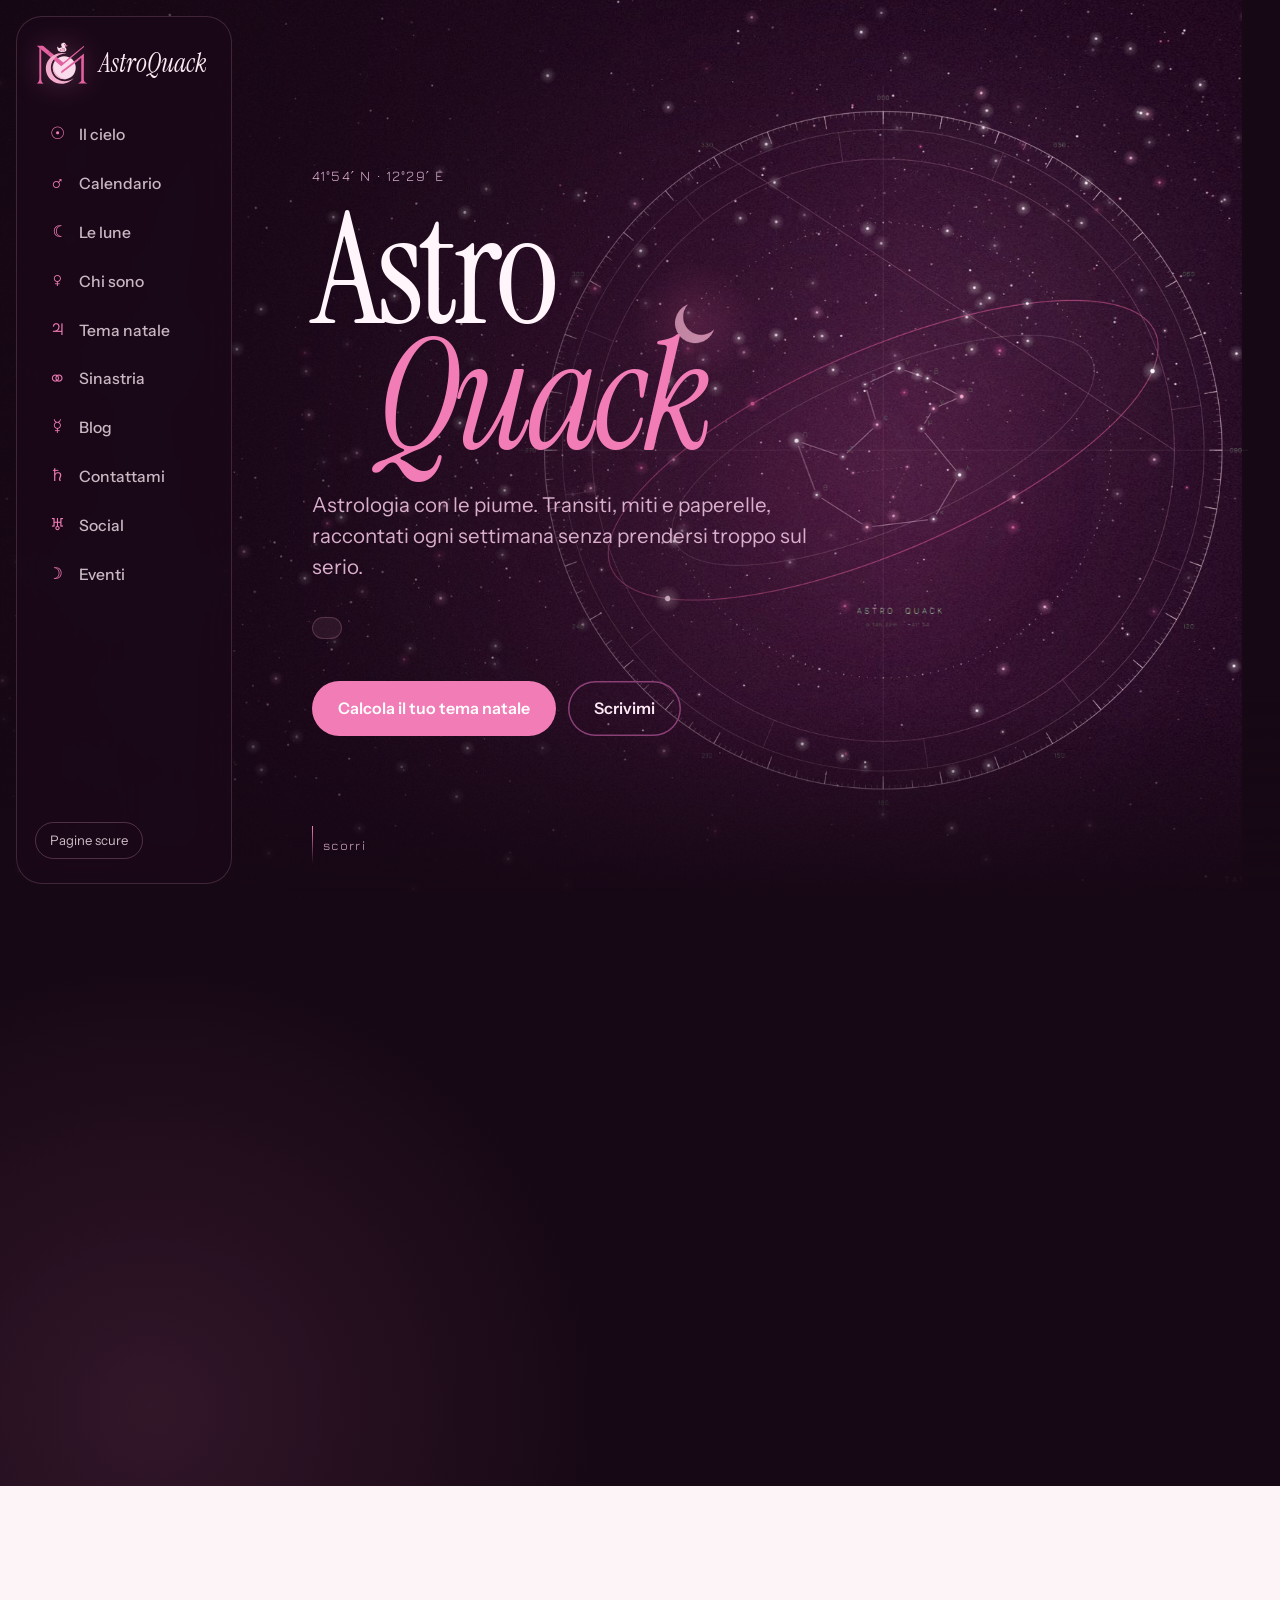
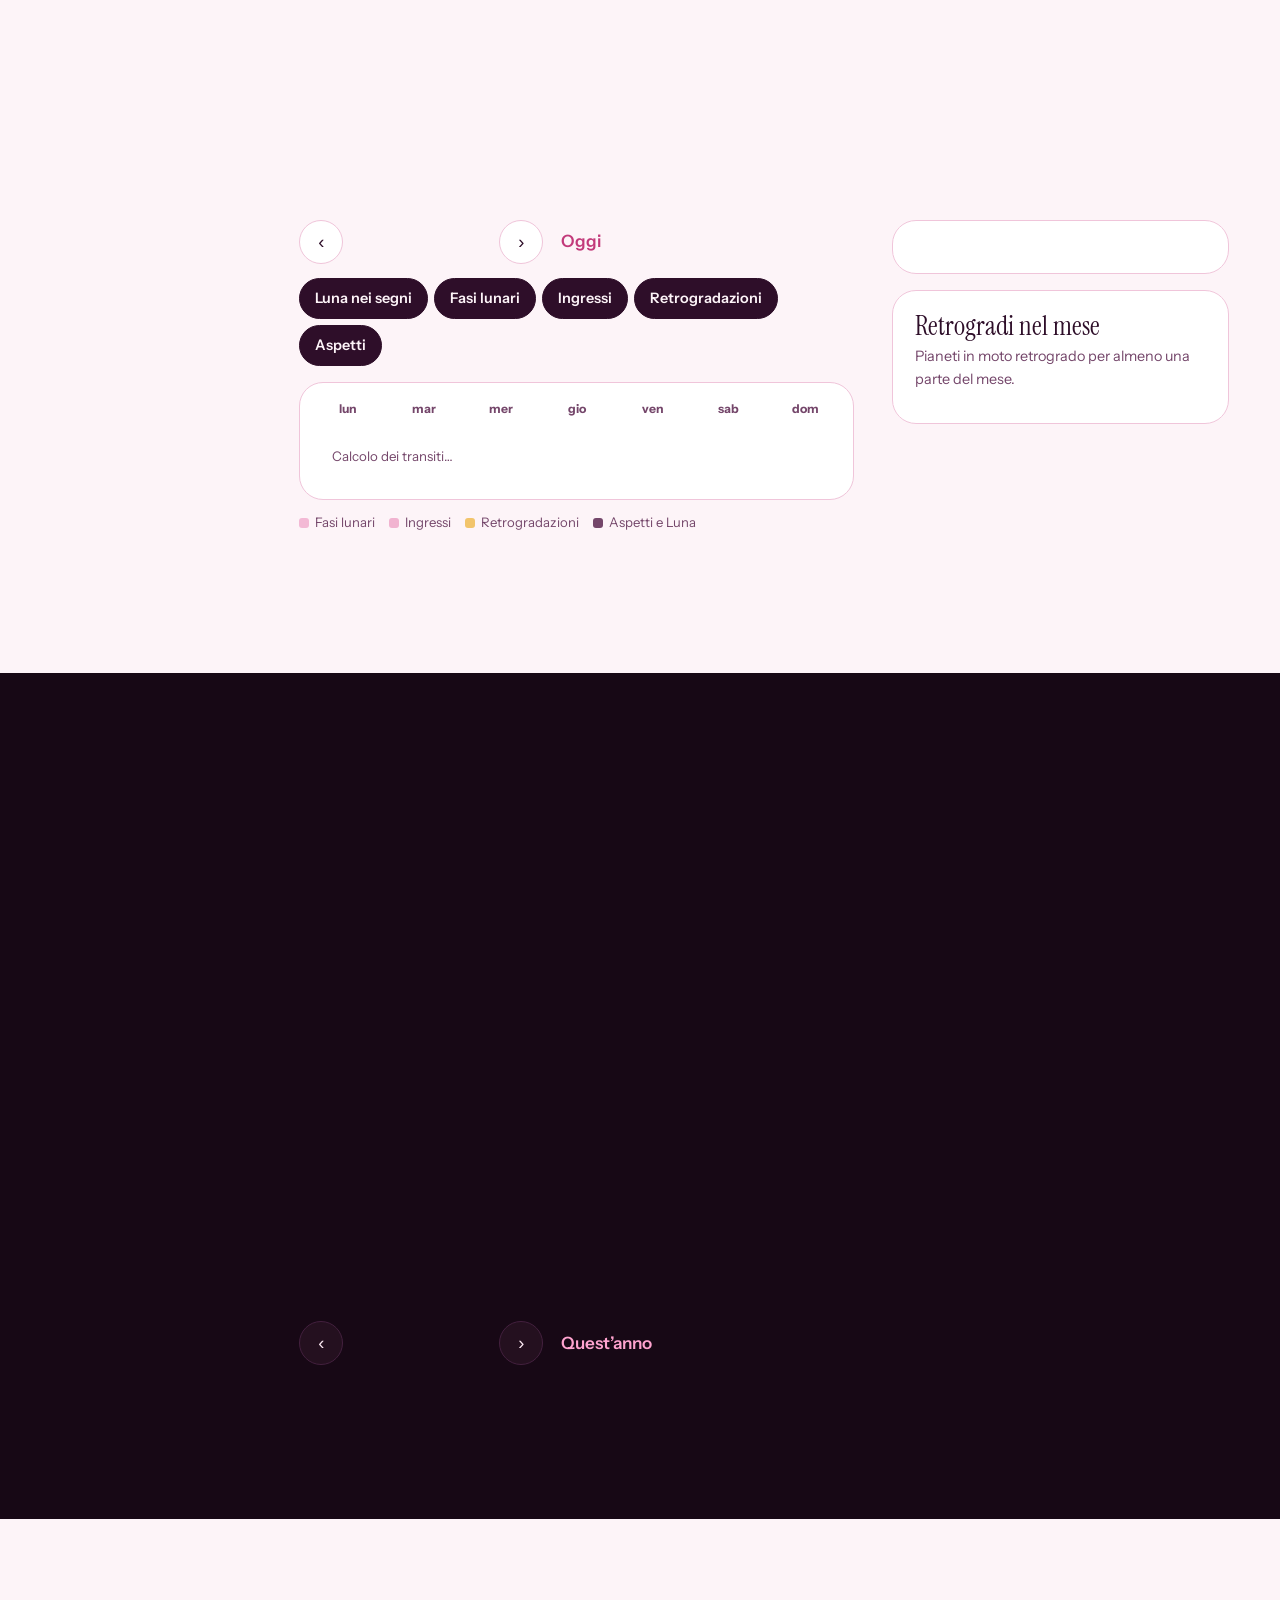
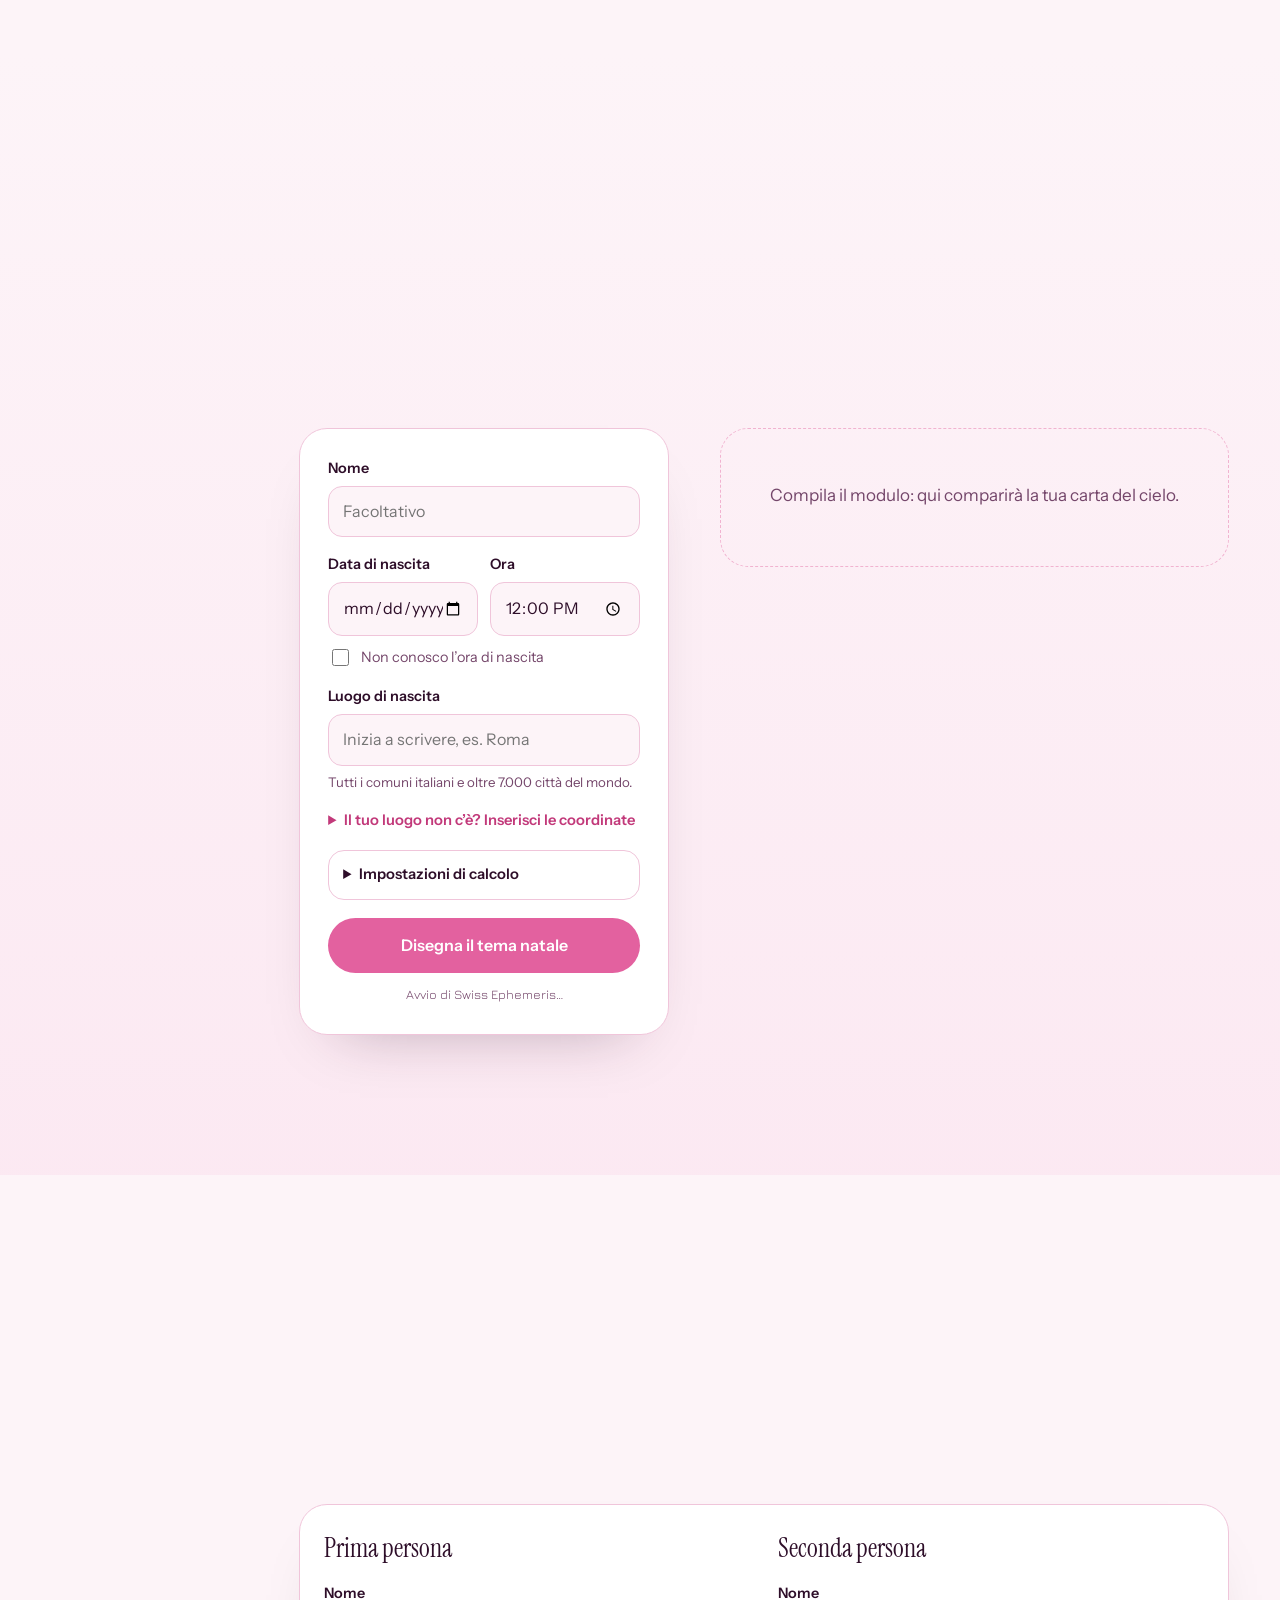
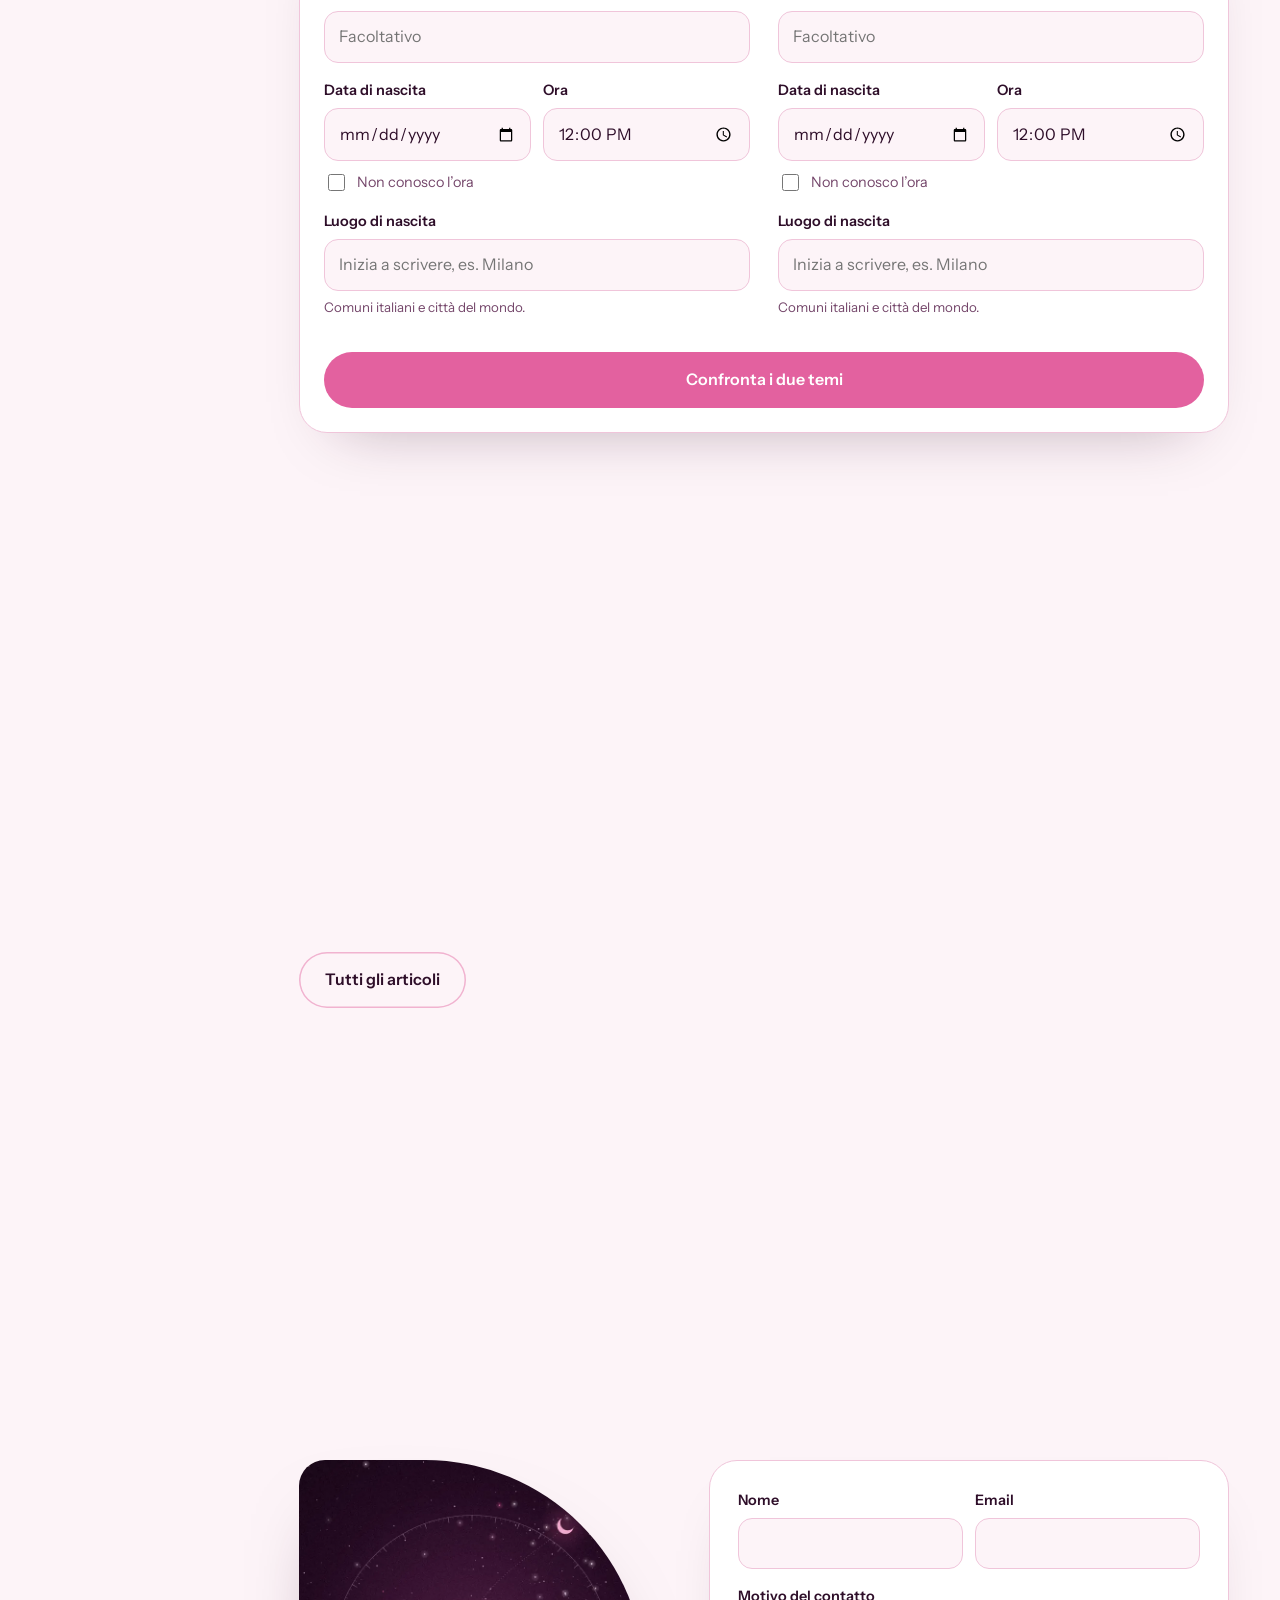
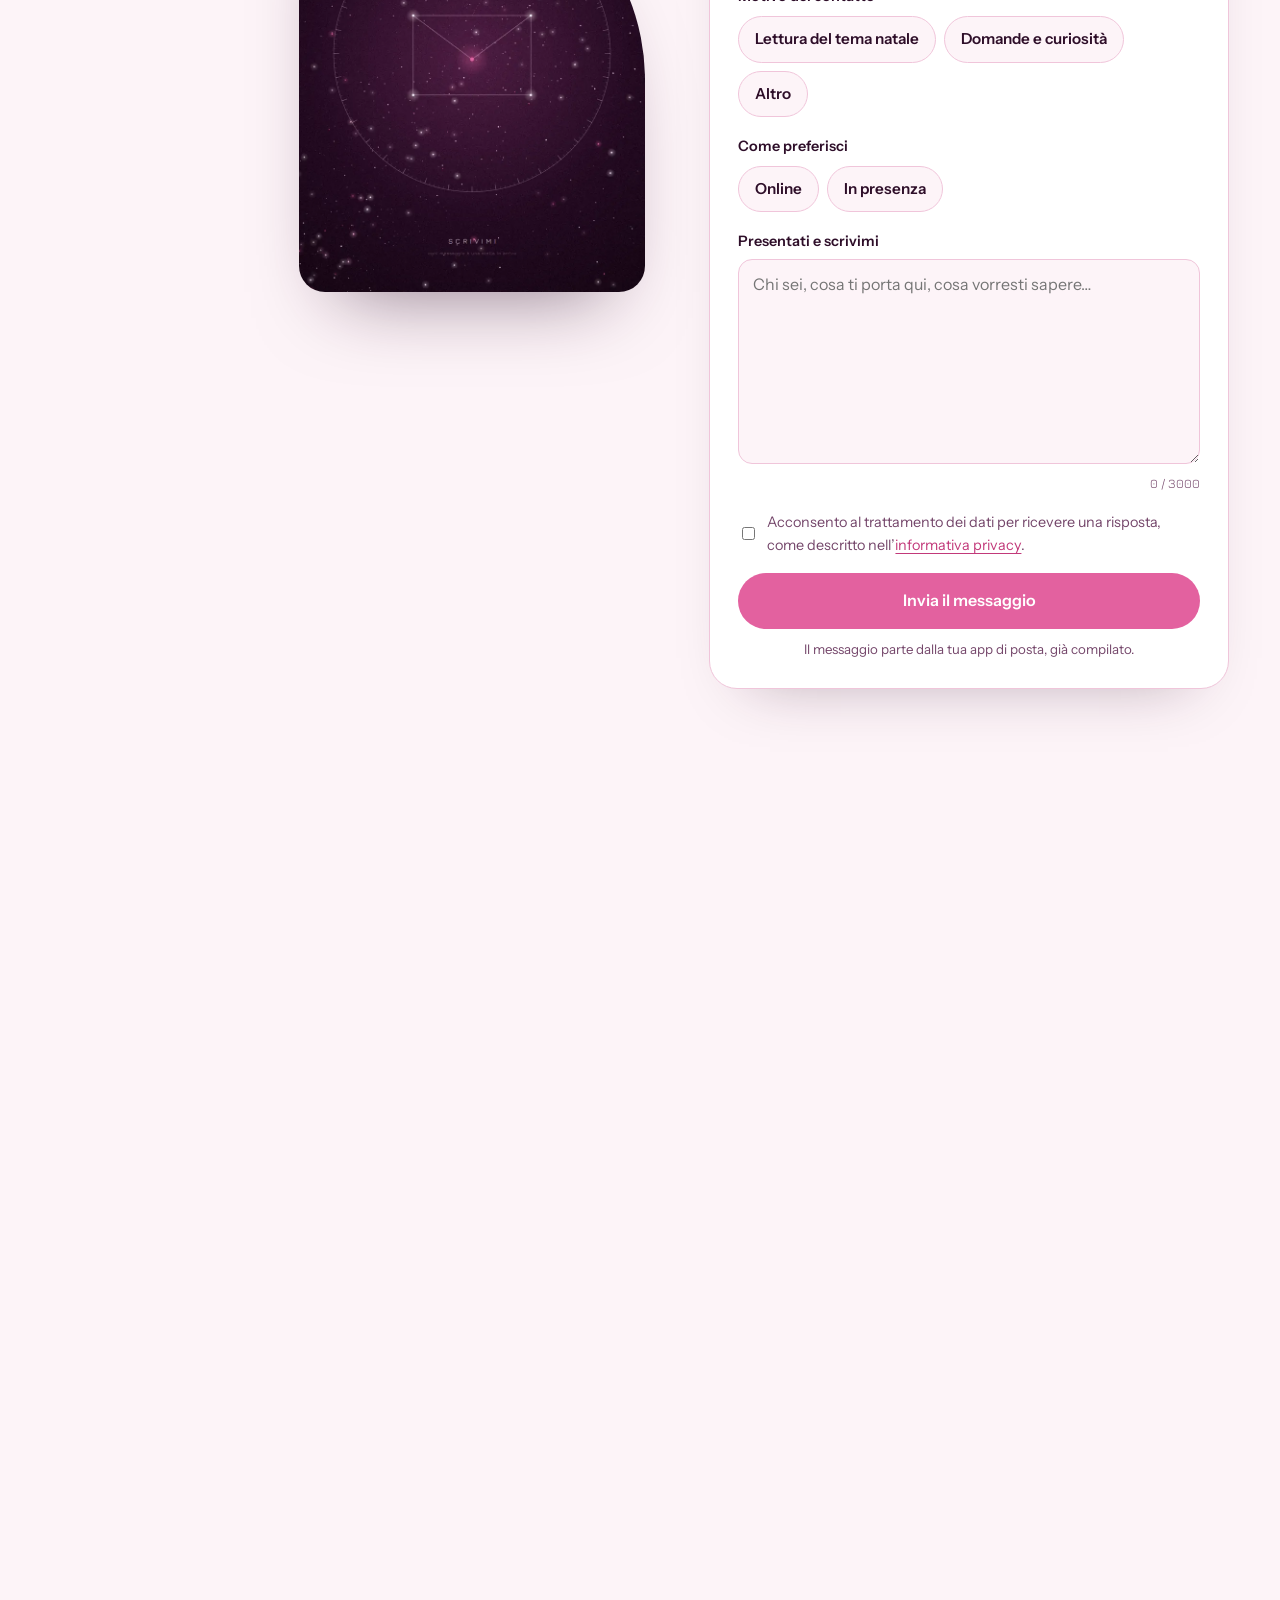
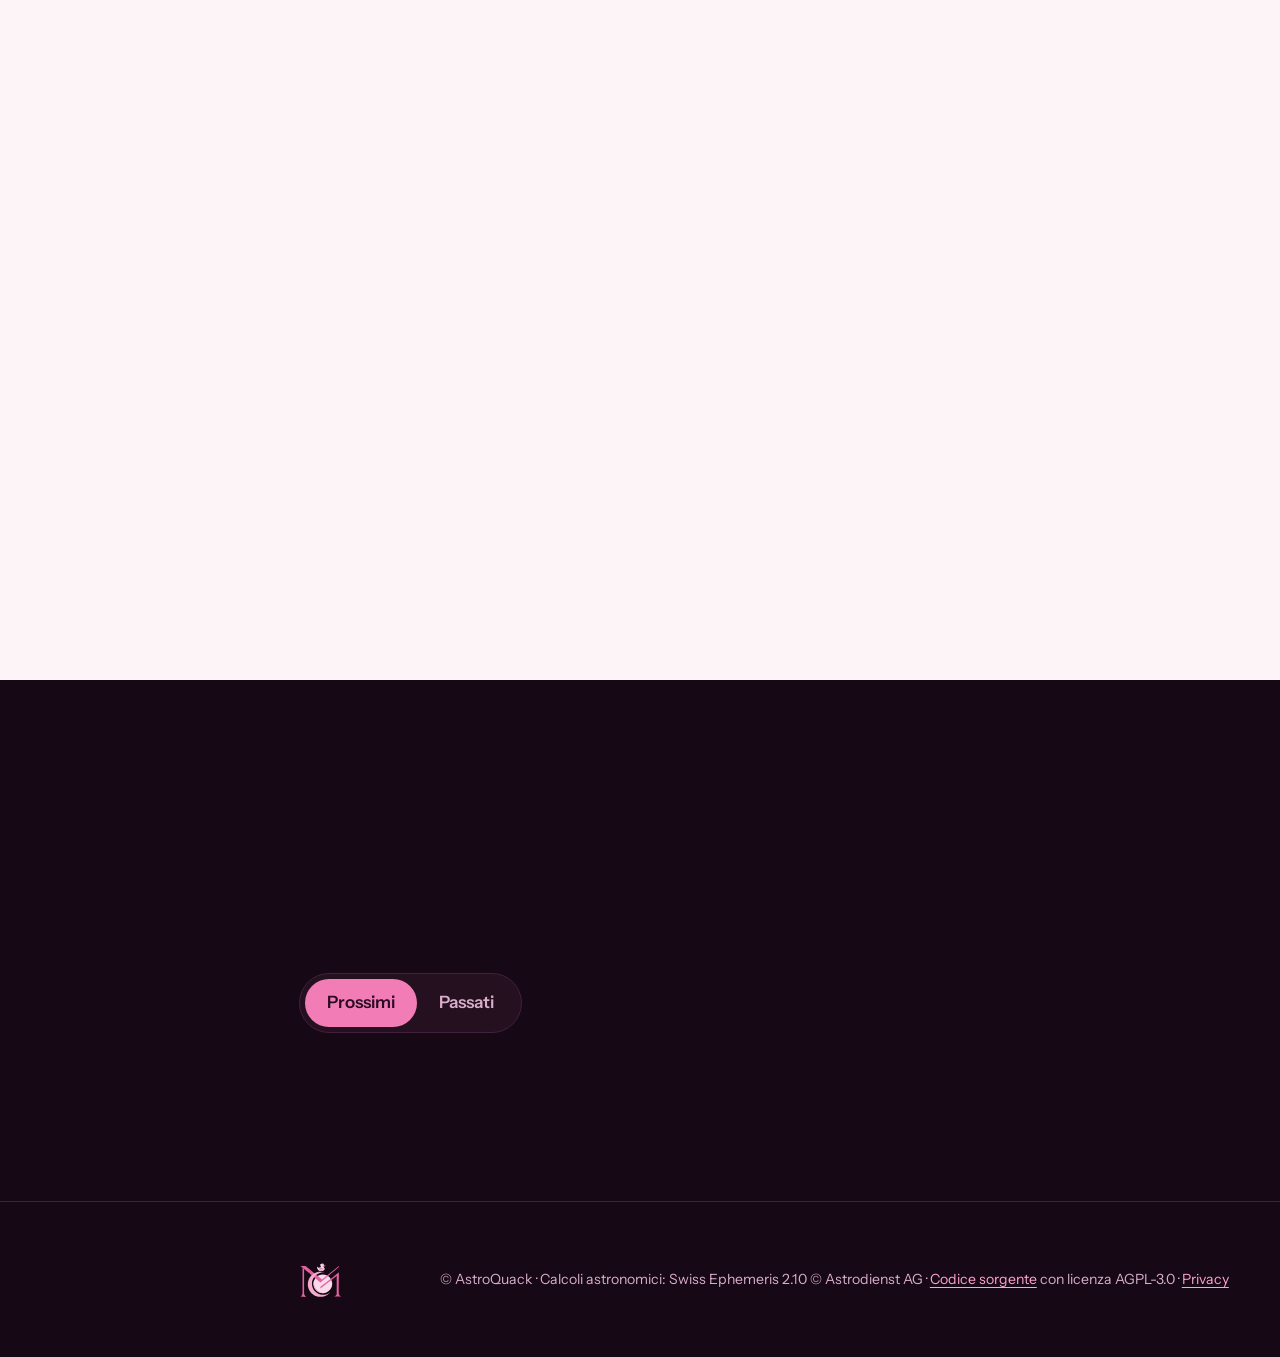
==== commit bbe8873c: "immagini astro quackia" ====
--- a/index.html
+++ b/index.html
@@ -180,8 +180,8 @@
     <div class="wrap">
       <div class="about reveal">
         <figure class="portrait">
-          <img loading="lazy" decoding="async" src="assets/img/ritratto.webp" alt="Tavola illustrata della costellazione Anas Quackia: tredici stelle unite a formare una paperella dentro un cerchio graduato" width="720" height="900">
-          <figcaption>Anas Quackia, la costellazione di casa: tredici stelle, una paperella.</figcaption>
+          <img loading="lazy" decoding="async" src="assets/img/ritratto.webp" alt="Tavola illustrata della costellazione Astro Quack: tredici stelle unite a formare una paperella dentro un cerchio graduato" width="720" height="900">
+          <figcaption>Astro Quack, la costellazione di casa: tredici stelle, una paperella.</figcaption>
         </figure>
         <div>
           <h2 id="chiT">Chi <em>sono</em></h2>
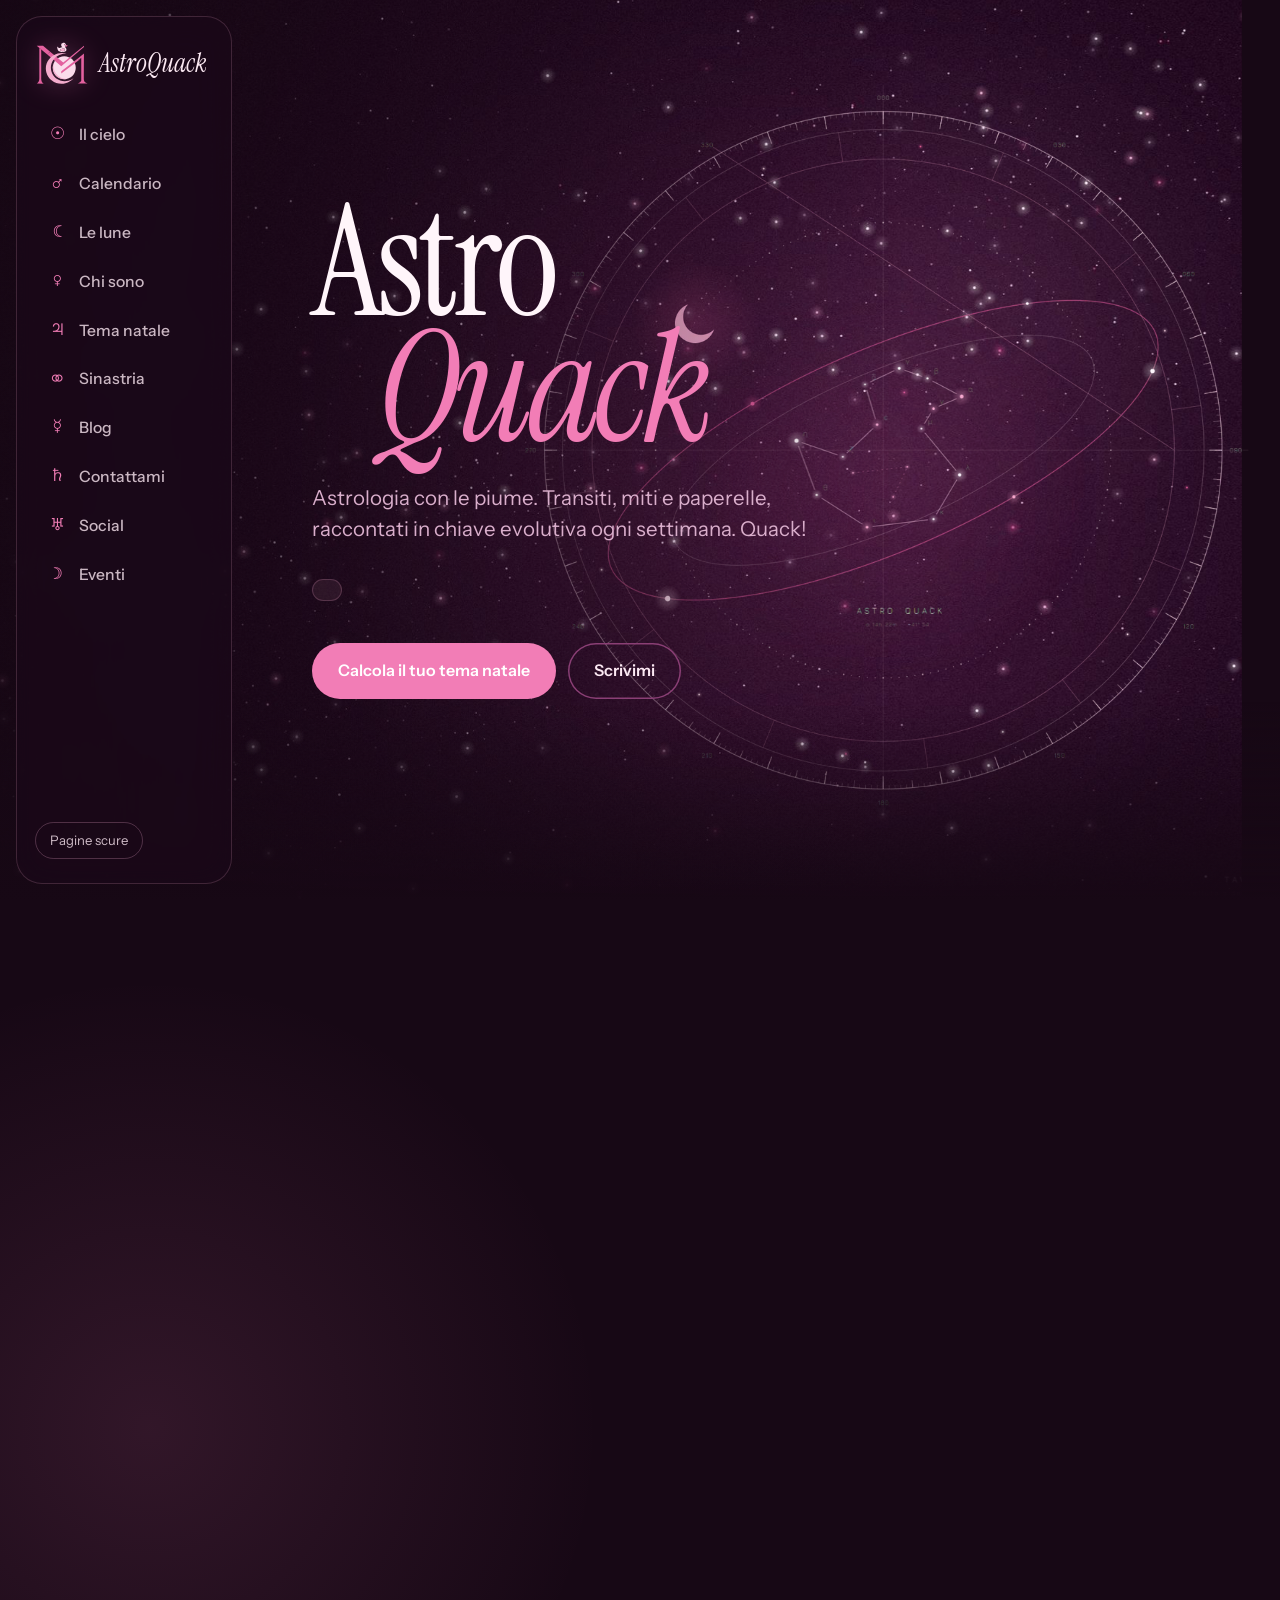
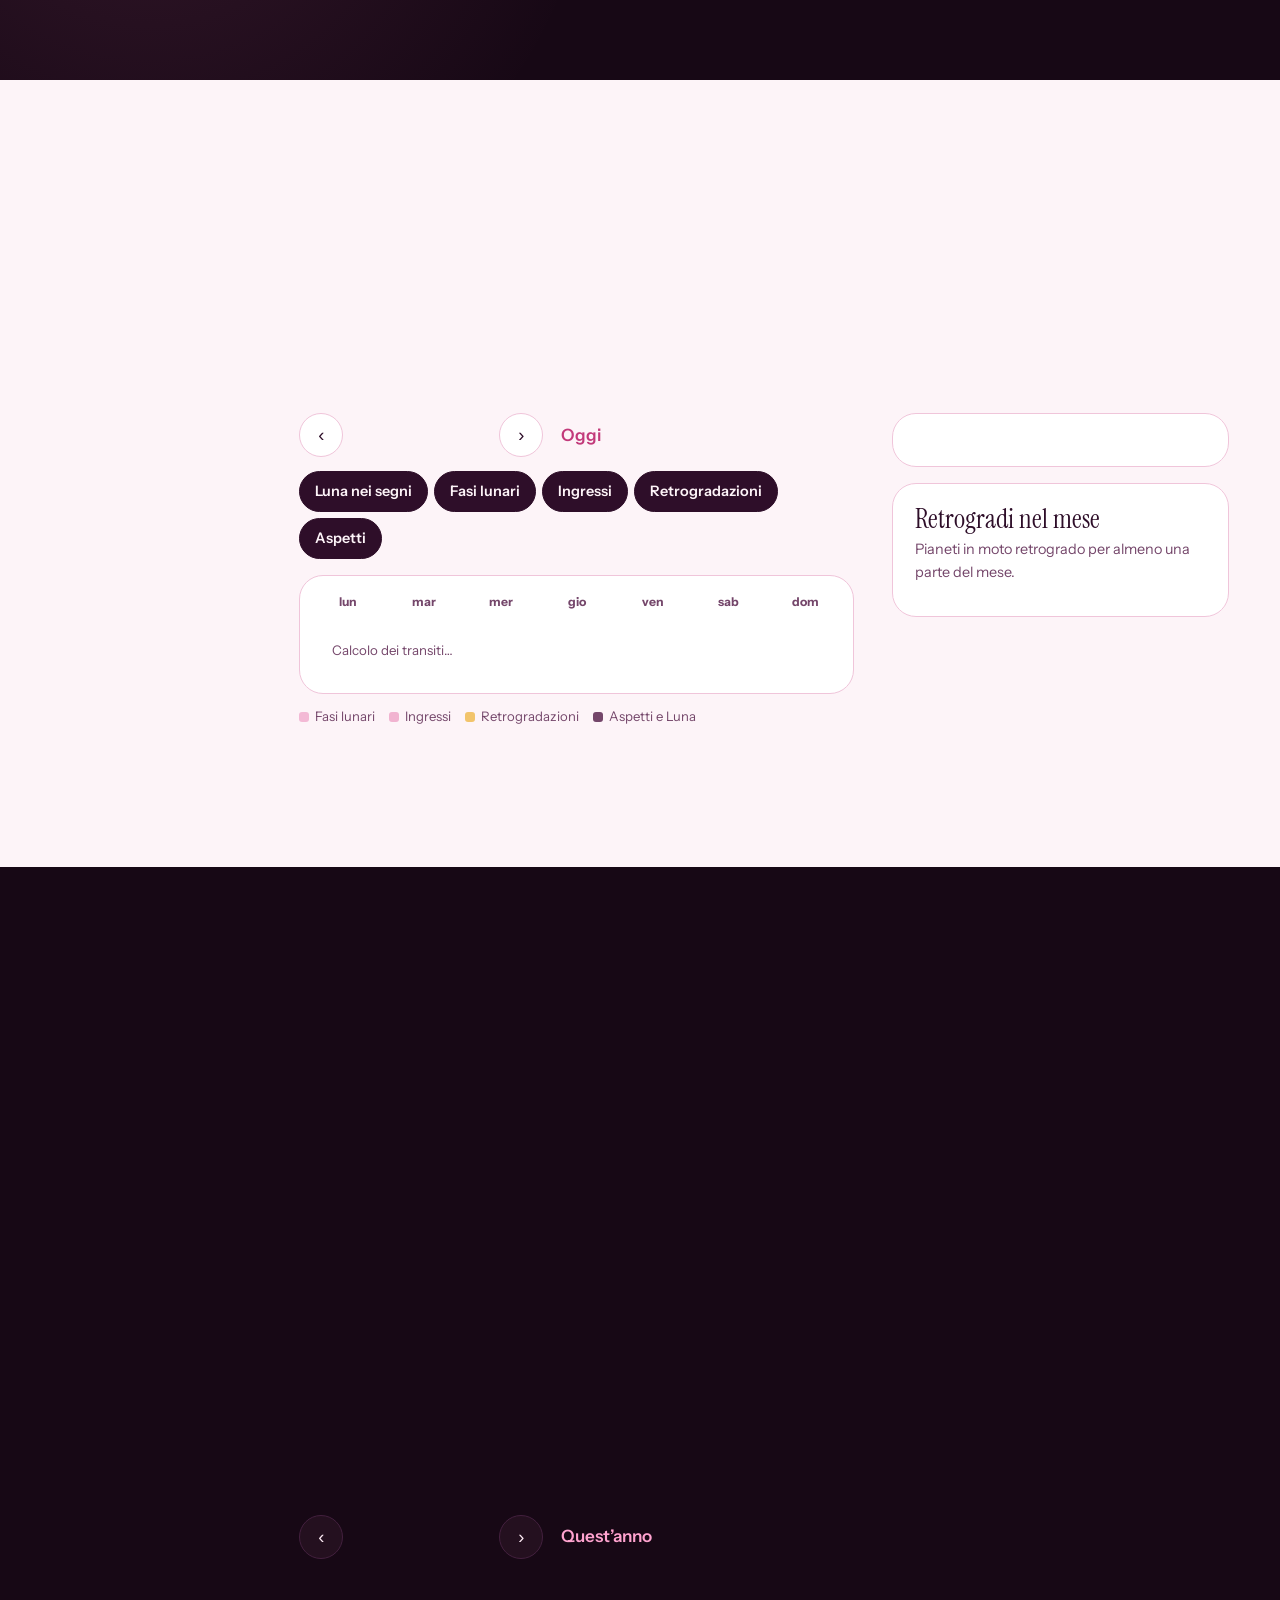
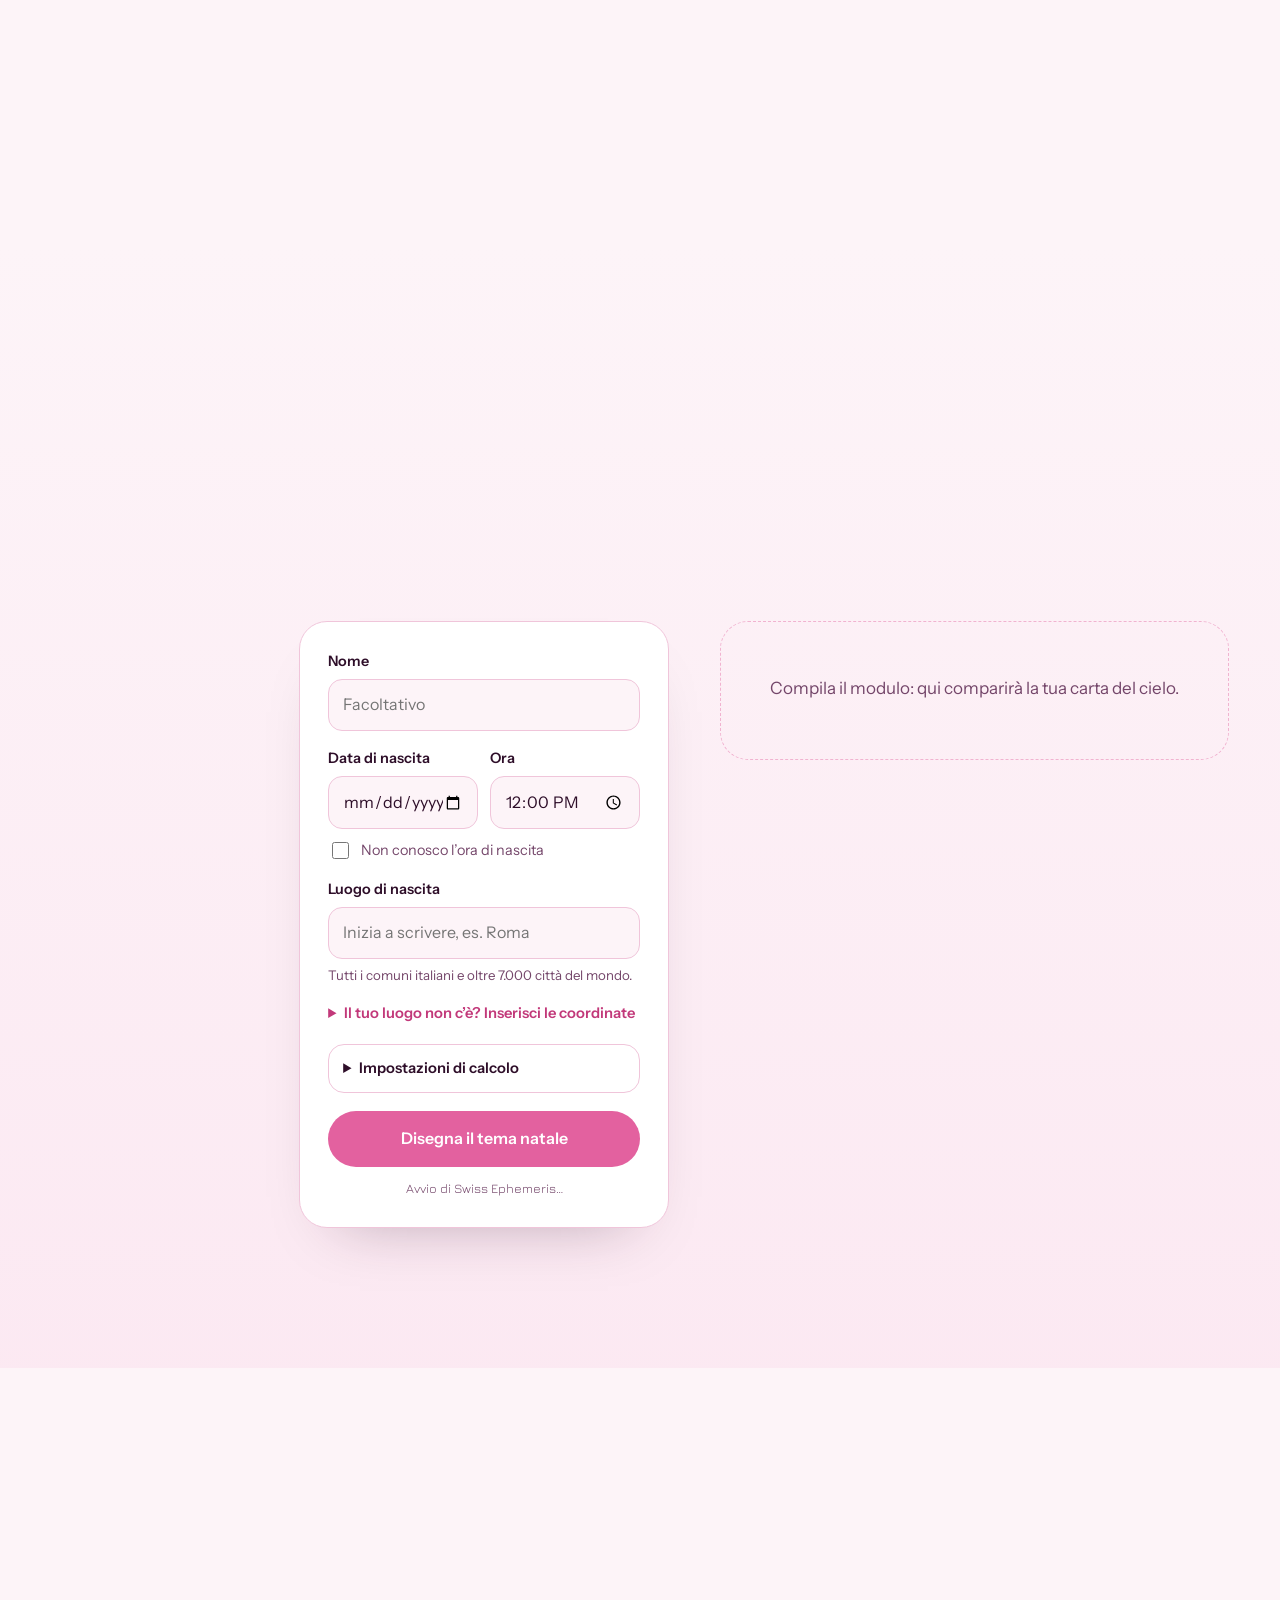
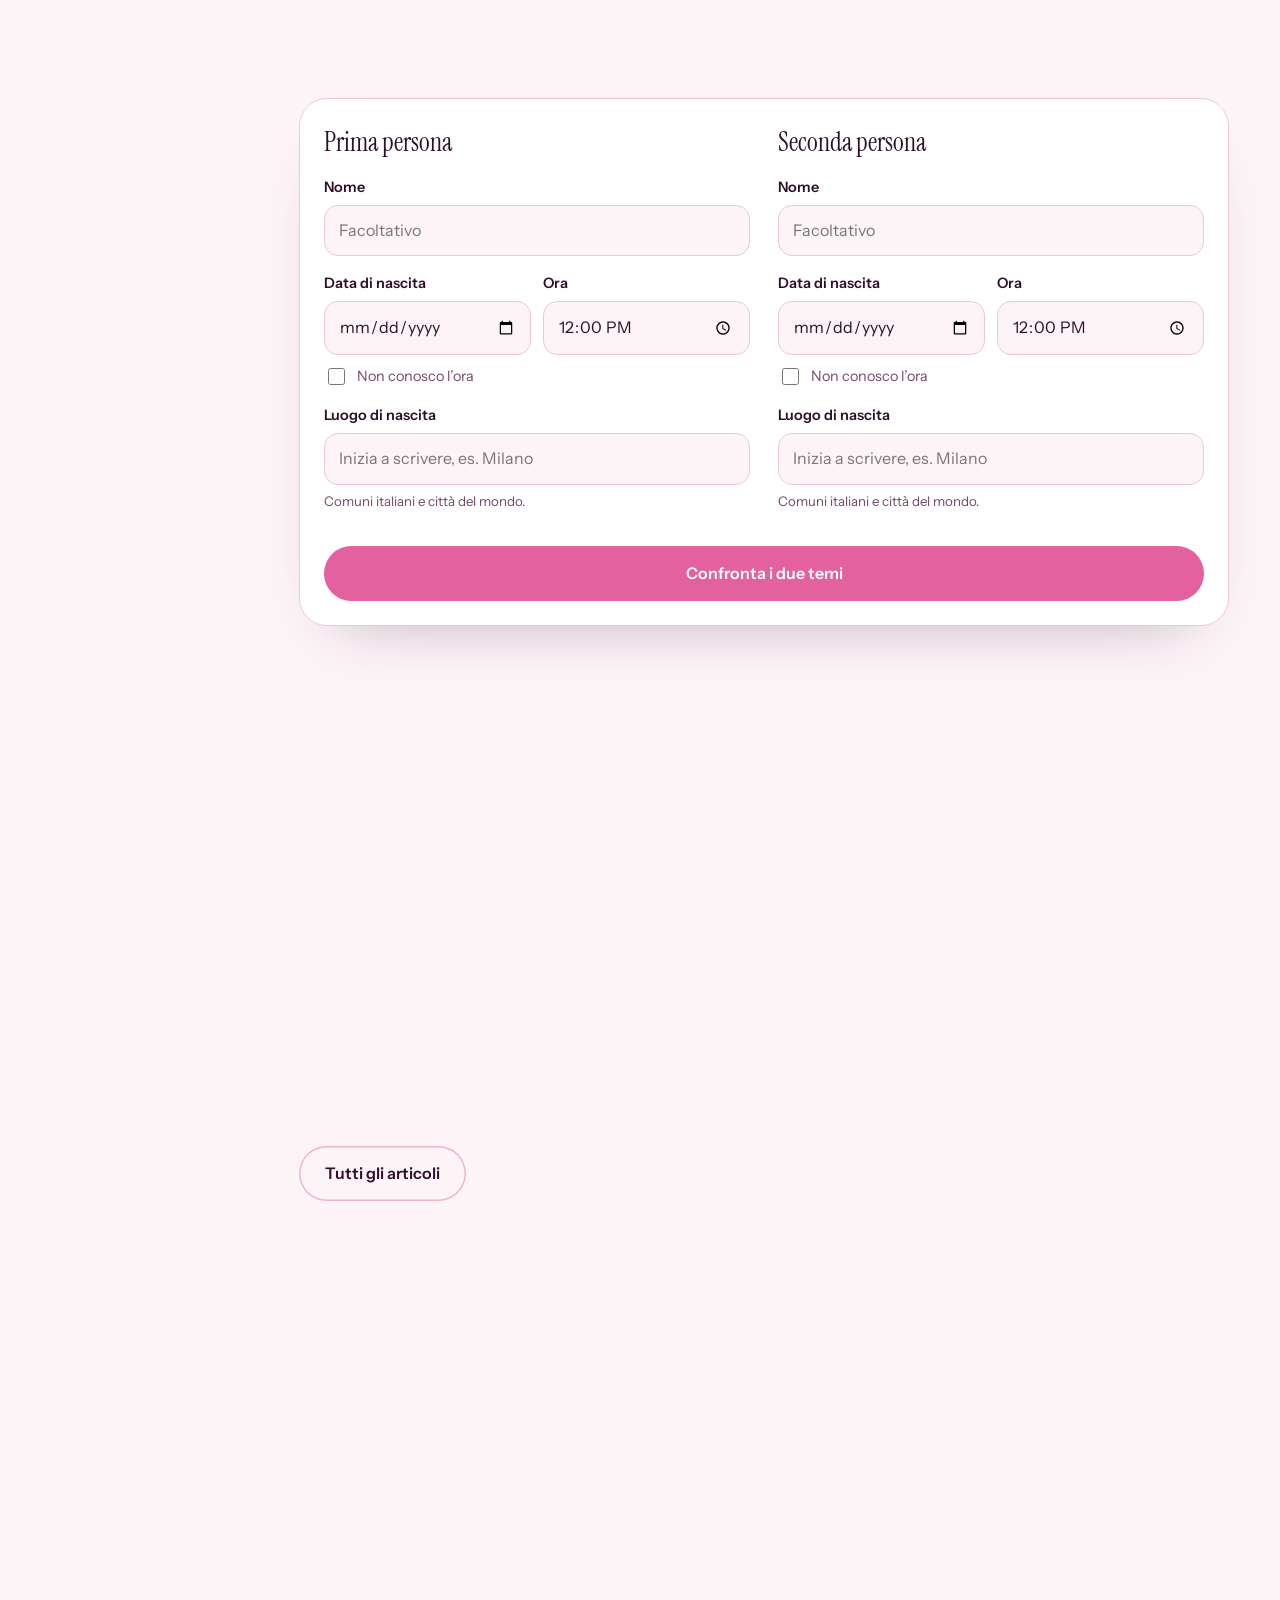
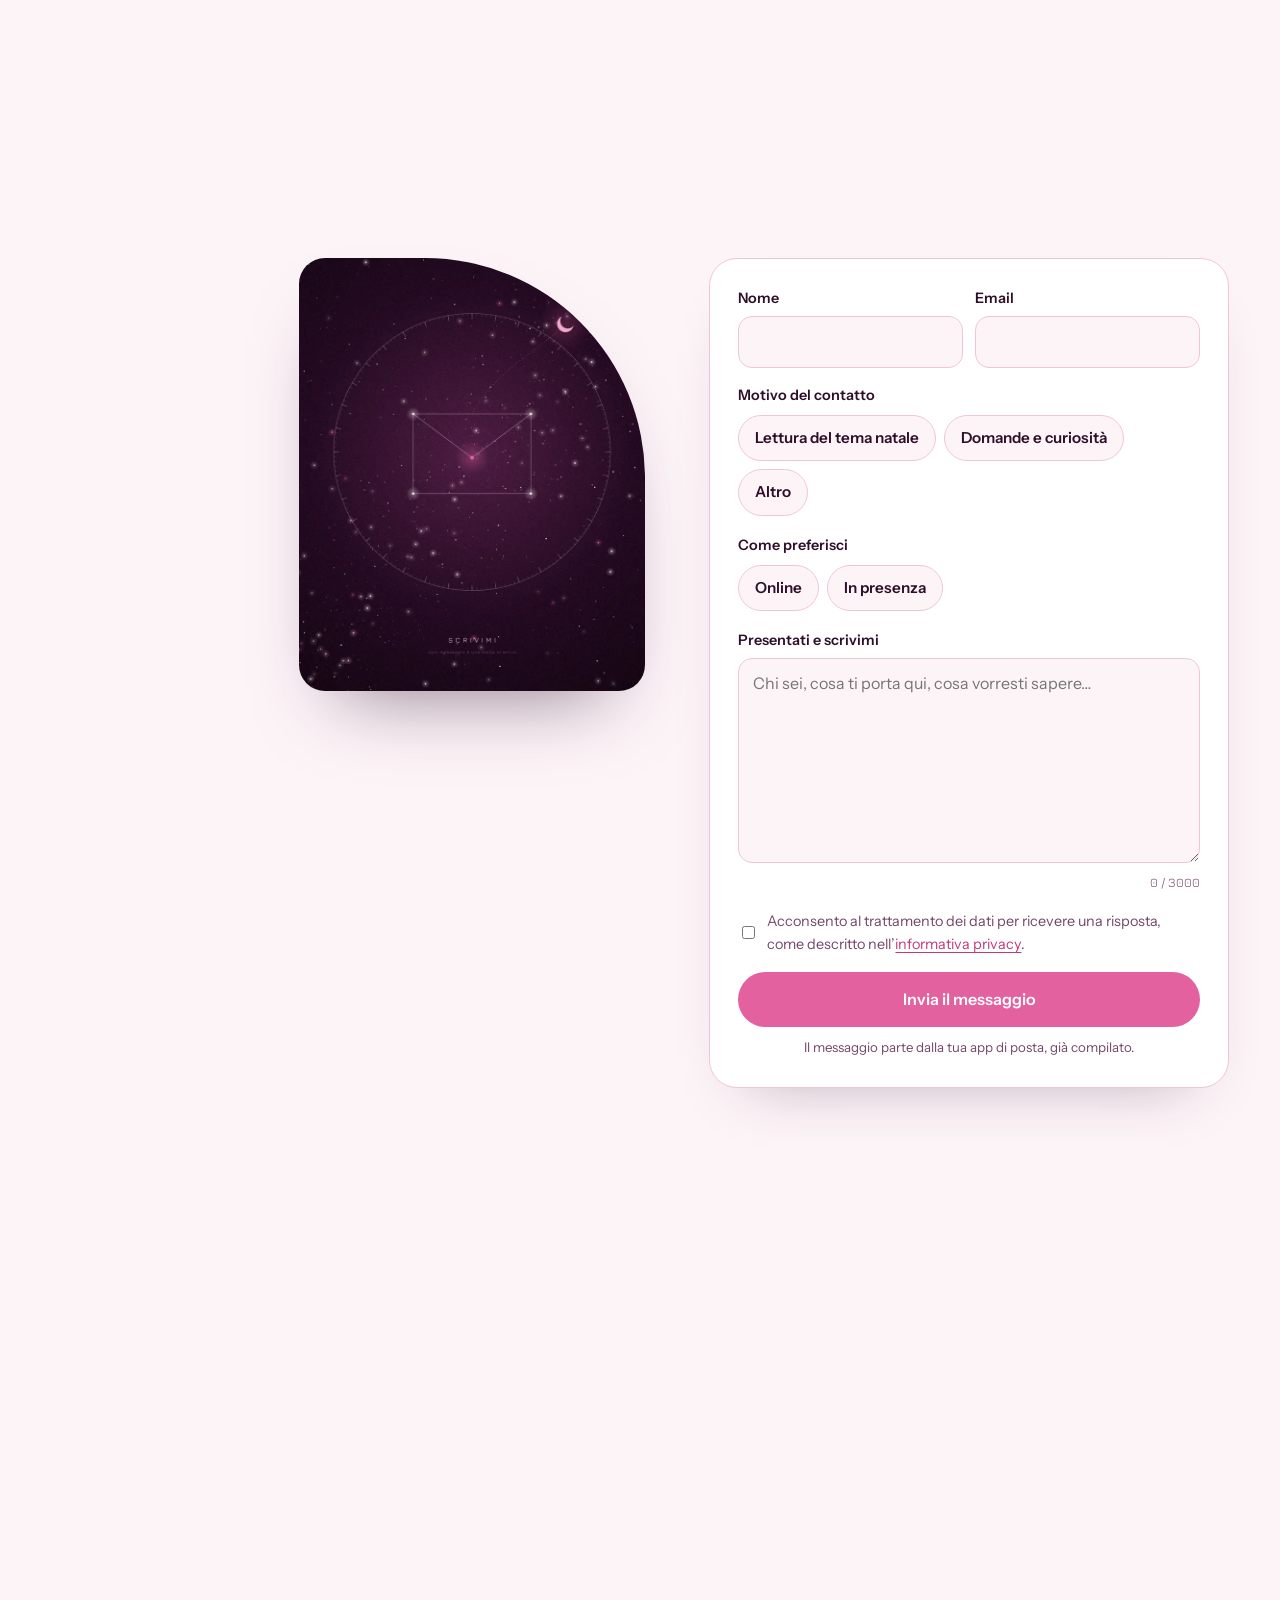
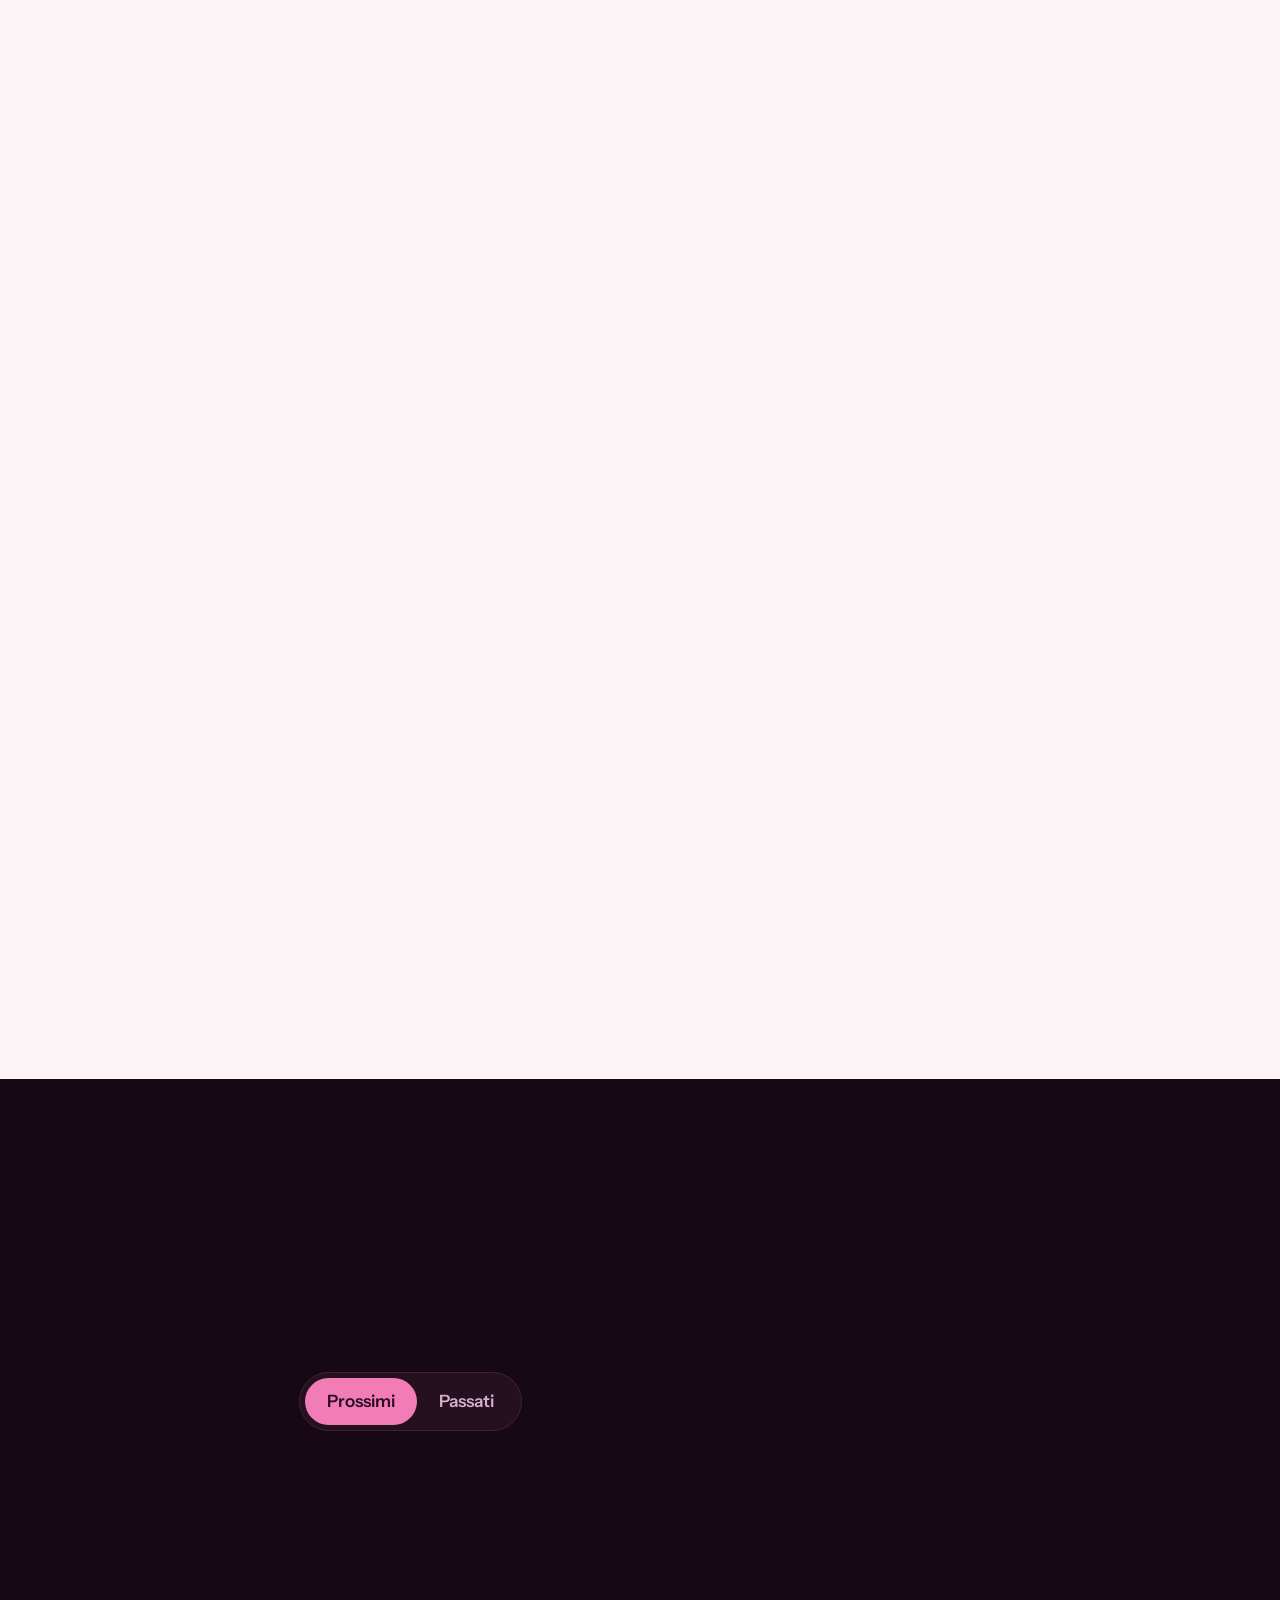
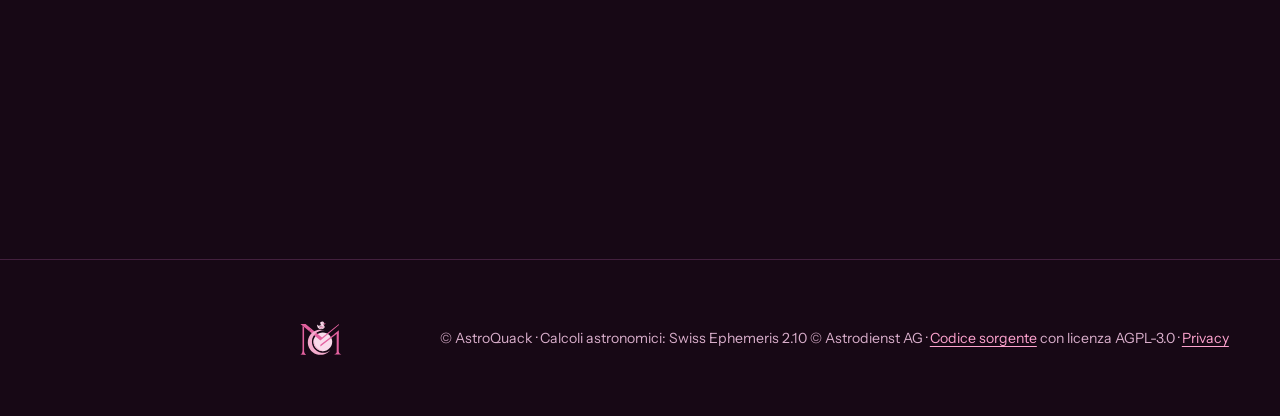
==== commit 22225bf9: "Revisioni 1-6: testi dell'apertura e del cielo, schede con indirizzi propri, correzione del primo cl" ====
--- a/index.html
+++ b/index.html
@@ -14,7 +14,7 @@
 </head>
 <body>
 <aside class="rail" aria-label="Navigazione">
-  <a class="brand" href="#home" aria-label="AstroQuack, torna all’inizio"><svg xmlns="http://www.w3.org/2000/svg" viewBox="122 132 362 296" class="logo" role="img" aria-label="Logo AstroQuack">
+  <a class="brand" href="/" aria-label="AstroQuack, torna all’inizio"><svg xmlns="http://www.w3.org/2000/svg" viewBox="122 132 362 296" class="logo" role="img" aria-label="Logo AstroQuack">
 <path fill="#FADBEB" d="M 395.19 311.27 C 395.19 353.83 360.69 388.33 318.12 388.33 C 275.57 388.33 241.06 353.83 241.06 311.27 C 241.06 268.71 275.57 234.21 318.12 234.21 C 360.69 234.21 395.19 268.71 395.19 311.27 "/>
 <path fill="#E3619F" d="M 223.39 203.59 L 175.82 164.04 L 133.61 164.04 L 151.21 178.77 L 204.32 223.21 C 210.64 215.17 214.06 211.24 223.39 203.59 "/>
 <path fill="#E3619F" d="M 311.39 276.76 L 223.39 203.59 C 220.50 206.64 210.96 211.24 204.32 223.21 L 297.98 301.59 L 450.43 172.98 L 450.43 164.04 Z M 311.39 276.76 "/>
@@ -30,16 +30,16 @@
 <path fill="#F4ACCD" d="M 345.66 398.44 C 295.19 411.42 244.01 382.07 231.36 332.88 C 218.71 283.69 249.37 233.30 299.84 220.32 C 312.93 216.95 326.07 216.44 338.58 218.37 C 318.86 211.10 296.66 209.55 274.57 215.24 C 217.94 229.80 183.55 286.35 197.74 341.53 C 211.93 396.71 269.35 429.65 325.97 415.08 C 348.06 409.40 366.76 397.33 380.52 381.45 C 370.50 389.18 358.75 395.07 345.66 398.44 "/>
 </svg><span>AstroQuack</span></a>
   <nav class="nav">
-    <a href="#cielo"><span class="g" aria-hidden="true">☉&#xFE0E;</span>Il cielo</a>
-    <a href="#calendario"><span class="g" aria-hidden="true">♂&#xFE0E;</span><span class="lbl-l">Calendario</span><span class="lbl-s">Mese</span></a>
-    <a href="#lune" class="m-hide"><span class="g" aria-hidden="true">☾&#xFE0E;</span>Le lune</a>
-    <a href="#chi-sono" class="m-hide"><span class="g" aria-hidden="true">♀&#xFE0E;</span>Chi sono</a>
-    <a href="#tema"><span class="g" aria-hidden="true">♃&#xFE0E;</span><span class="lbl-l">Tema natale</span><span class="lbl-s">Tema</span></a>
-    <a href="#sinastria" class="m-hide"><span class="g" aria-hidden="true">⚭&#xFE0E;</span>Sinastria</a>
-    <a href="#blog"><span class="g" aria-hidden="true">☿&#xFE0E;</span>Blog</a>
-    <a href="#contattami" class="m-hide"><span class="g" aria-hidden="true">♄&#xFE0E;</span>Contattami</a>
-    <a href="#social" class="m-hide"><span class="g" aria-hidden="true">♅&#xFE0E;</span>Social</a>
-    <a href="#eventi" class="m-hide"><span class="g" aria-hidden="true">☽&#xFE0E;</span>Eventi</a>
+    <a href="/cielo"><span class="g" aria-hidden="true">☉&#xFE0E;</span>Il cielo</a>
+    <a href="/calendario"><span class="g" aria-hidden="true">♂&#xFE0E;</span><span class="lbl-l">Calendario</span><span class="lbl-s">Mese</span></a>
+    <a href="/lune" class="m-hide"><span class="g" aria-hidden="true">☾&#xFE0E;</span>Le lune</a>
+    <a href="/chi-sono" class="m-hide"><span class="g" aria-hidden="true">♀&#xFE0E;</span>Chi sono</a>
+    <a href="/tema"><span class="g" aria-hidden="true">♃&#xFE0E;</span><span class="lbl-l">Tema natale</span><span class="lbl-s">Tema</span></a>
+    <a href="/sinastria" class="m-hide"><span class="g" aria-hidden="true">⚭&#xFE0E;</span>Sinastria</a>
+    <a href="/blog"><span class="g" aria-hidden="true">☿&#xFE0E;</span>Blog</a>
+    <a href="/contattami" class="m-hide"><span class="g" aria-hidden="true">♄&#xFE0E;</span>Contattami</a>
+    <a href="/social" class="m-hide"><span class="g" aria-hidden="true">♅&#xFE0E;</span>Social</a>
+    <a href="/eventi" class="m-hide"><span class="g" aria-hidden="true">☽&#xFE0E;</span>Eventi</a>
     <button type="button" class="nav-more" id="navMore" aria-haspopup="dialog" aria-controls="menuDlg"><span class="g" aria-hidden="true"><svg viewBox="0 0 24 24" width="20" height="20" fill="none" stroke="currentColor" stroke-width="2" stroke-linecap="round"><path d="M4 7h16M4 12h16M4 17h16"/></svg></span>Menu</button>
   </nav>
   <div class="rail-sky" id="railSky"></div>
@@ -73,16 +73,14 @@
 <path fill="#F4ACCD" d="M 345.66 398.44 C 295.19 411.42 244.01 382.07 231.36 332.88 C 218.71 283.69 249.37 233.30 299.84 220.32 C 312.93 216.95 326.07 216.44 338.58 218.37 C 318.86 211.10 296.66 209.55 274.57 215.24 C 217.94 229.80 183.55 286.35 197.74 341.53 C 211.93 396.71 269.35 429.65 325.97 415.08 C 348.06 409.40 366.76 397.33 380.52 381.45 C 370.50 389.18 358.75 395.07 345.66 398.44 "/>
 </svg></div>
     <div class="hero-copy">
-      <p class="coords" id="heroDate">41°54′ N · 12°29′ E</p>
       <h1><span>Astro</span><span class="i">Quack</span></h1>
-      <p class="hero-sub">Astrologia con le piume. Transiti, miti e paperelle, raccontati ogni settimana senza prendersi troppo sul serio.</p>
+      <p class="hero-sub">Astrologia con le piume. Transiti, miti e paperelle, raccontati in chiave evolutiva ogni settimana. Quack!</p>
       <div class="now" id="heroNow"></div>
       <div class="btns">
-        <a class="btn" href="#tema">Calcola il tuo tema natale</a>
-        <a class="btn ghost" href="#contattami">Scrivimi</a>
-      </div>
-    </div>
-    <a class="scroll-cue" href="#cielo"><i></i>scorri</a>
+        <a class="btn" href="/tema">Calcola il tuo tema natale</a>
+        <a class="btn ghost" href="/contattami">Scrivimi</a>
+      </div>
+    </div>
   </header>
 
   <!-- CIELO -->
@@ -90,7 +88,7 @@
     <div class="wrap">
       <div class="reveal">
         <h2 id="cieloT">Il cielo, <em>giorno per giorno</em></h2>
-        <p class="lede">Dove si trovano i pianeti, in che segno e a che grado. Scegli un giorno per vedere come cambia la ruota.</p>
+        <p class="lede">Dove si trovano i pianeti, in che segno e a che grado. Scegli un giorno per vedere come si muove la ruota dello zodiaco.</p>
       </div>
       <div class="sky-grid reveal">
         <div class="wheel-wrap" id="skyWheel" role="img" aria-label="Ruota zodiacale con i pianeti del giorno scelto"></div>
@@ -197,14 +195,14 @@
         <p class="lede" style="margin:0;max-width:40ch">Le rubriche su Instagram, TikTok e Spotify, con il loro ritmo d’uscita.</p>
       </div>
       <div class="rubriche reveal">
-        <a class="rub" href="#blog" data-goto-rub="paper-news"><span class="f">settimanale e mensile</span><h3>Paper-News</h3><p>I transiti della settimana e del mese in un reel: chi entra in quale segno e cosa ci aspetta.</p></a>
-        <a class="rub" href="#blog" data-goto-rub="paperelle-in-love"><span class="f">con Luna e Venere</span><h3>Paperelle in Love</h3><p>Venere, la Luna e i transiti che parlano d’amore. Consigli per il cuore, segno per segno.</p></a>
-        <a class="rub" href="#blog" data-goto-rub="born-in-the-quack"><span class="f">mensile</span><h3>Born in the Quack</h3><p>Il segno del mese raccontato con una playlist e un piatto pensato per lui.</p></a>
-        <a class="rub" href="#blog" data-goto-rub="superquack"><span class="f">mensile, il mercoledì</span><h3>SuperQuack</h3><p>Mitologia, storia, politica, figure di donne, femminismi e animali dello zodiaco. Anche in diretta e su Spotify.</p></a>
-        <a class="rub" href="#blog" data-goto-rub="monday-quack"><span class="f">ogni lunedì</span><h3>Monday Quack</h3><p>Il box domande «Lunedì feels, quack», con la playlist per cominciare la settimana.</p></a>
-        <a class="rub" href="#blog" data-goto-rub="la-posta-di-mara"><span class="f">ogni due settimane</span><h3>La posta di Mara</h3><p>Le vostre domande sul cielo, inviate per email, con risposte dedicate.</p></a>
-        <a class="rub" href="#blog" data-goto-rub="asr-papere"><span class="f">ogni settimana</span><h3>ASR Papere</h3><p>L’oroscopo giallorosso: compleanni dei giocatori e pronostici astrali per le partite.</p></a>
-        <a class="rub" href="#contattami"><span class="f">su richiesta</span><h3>Il tuo tema</h3><p>Una lettura del tema natale, personale e senza fretta. Scrivimi per chiederla.</p></a>
+        <a class="rub" href="/blog?rubrica=paper-news"><span class="f">settimanale e mensile</span><h3>Paper-News</h3><p>I transiti della settimana e del mese in un reel: chi entra in quale segno e cosa ci aspetta.</p></a>
+        <a class="rub" href="/blog?rubrica=paperelle-in-love"><span class="f">con Luna e Venere</span><h3>Paperelle in Love</h3><p>Venere, la Luna e i transiti che parlano d’amore. Consigli per il cuore, segno per segno.</p></a>
+        <a class="rub" href="/blog?rubrica=born-in-the-quack"><span class="f">mensile</span><h3>Born in the Quack</h3><p>Il segno del mese raccontato con una playlist e un piatto pensato per lui.</p></a>
+        <a class="rub" href="/blog?rubrica=superquack"><span class="f">mensile, il mercoledì</span><h3>SuperQuack</h3><p>Mitologia, storia, politica, figure di donne, femminismi e animali dello zodiaco. Anche in diretta e su Spotify.</p></a>
+        <a class="rub" href="/blog?rubrica=monday-quack"><span class="f">ogni lunedì</span><h3>Monday Quack</h3><p>Il box domande «Lunedì feels, quack», con la playlist per cominciare la settimana.</p></a>
+        <a class="rub" href="/blog?rubrica=la-posta-di-mara"><span class="f">ogni due settimane</span><h3>La posta di Mara</h3><p>Le vostre domande sul cielo, inviate per email, con risposte dedicate.</p></a>
+        <a class="rub" href="/blog?rubrica=asr-papere"><span class="f">ogni settimana</span><h3>ASR Papere</h3><p>L’oroscopo giallorosso: compleanni dei giocatori e pronostici astrali per le partite.</p></a>
+        <a class="rub" href="/contattami"><span class="f">su richiesta</span><h3>Il tuo tema</h3><p>Una lettura del tema natale, personale e senza fretta. Scrivimi per chiederla.</p></a>
       </div>
     </div>
   </section>
@@ -479,17 +477,18 @@
 <path fill="#F4ACCD" d="M 345.66 398.44 C 295.19 411.42 244.01 382.07 231.36 332.88 C 218.71 283.69 249.37 233.30 299.84 220.32 C 312.93 216.95 326.07 216.44 338.58 218.37 C 318.86 211.10 296.66 209.55 274.57 215.24 C 217.94 229.80 183.55 286.35 197.74 341.53 C 211.93 396.71 269.35 429.65 325.97 415.08 C 348.06 409.40 366.76 397.33 380.52 381.45 C 370.50 389.18 358.75 395.07 345.66 398.44 "/>
 </svg></span><b>AstroQuack</b><button type="button" class="sheet-x" id="menuClose" aria-label="Chiudi il menu">×</button></div>
   <nav class="sheet-nav" aria-label="Tutte le sezioni">
-    <a href="#cielo"><span class="g" aria-hidden="true">☉&#xFE0E;</span>Il cielo, giorno per giorno</a>
-    <a href="#calendario"><span class="g" aria-hidden="true">♂&#xFE0E;</span>Calendario dei transiti</a>
-    <a href="#lune"><span class="g" aria-hidden="true">☾&#xFE0E;</span>Le lune del mese</a>
-    <a href="#chi-sono"><span class="g" aria-hidden="true">♀&#xFE0E;</span>Chi sono</a>
-    <a href="#tema"><span class="g" aria-hidden="true">♃&#xFE0E;</span>Tema natale e transiti</a>
-    <a href="#sinastria"><span class="g" aria-hidden="true">♀&#xFE0E;</span>Sinastria</a>
+    <a href="/"><span class="g" aria-hidden="true">✦&#xFE0E;</span>Home</a>
+    <a href="/cielo"><span class="g" aria-hidden="true">☉&#xFE0E;</span>Il cielo, giorno per giorno</a>
+    <a href="/calendario"><span class="g" aria-hidden="true">♂&#xFE0E;</span>Calendario dei transiti</a>
+    <a href="/lune"><span class="g" aria-hidden="true">☾&#xFE0E;</span>Le lune del mese</a>
+    <a href="/chi-sono"><span class="g" aria-hidden="true">♀&#xFE0E;</span>Chi sono</a>
+    <a href="/tema"><span class="g" aria-hidden="true">♃&#xFE0E;</span>Tema natale e transiti</a>
+    <a href="/sinastria"><span class="g" aria-hidden="true">♀&#xFE0E;</span>Sinastria</a>
     <a href="/blog"><span class="g" aria-hidden="true">☿&#xFE0E;</span>Blog</a>
-    <a href="#social"><span class="g" aria-hidden="true">♅&#xFE0E;</span>Social</a>
-    <a href="#eventi"><span class="g" aria-hidden="true">☽&#xFE0E;</span>Eventi</a>
+    <a href="/social"><span class="g" aria-hidden="true">♅&#xFE0E;</span>Social</a>
+    <a href="/eventi"><span class="g" aria-hidden="true">☽&#xFE0E;</span>Eventi</a>
   </nav>
-  <a class="btn sheet-cta" href="#contattami">Scrivimi</a>
+  <a class="btn sheet-cta" href="/contattami">Scrivimi</a>
   <button type="button" class="theme-btn sheet-theme" id="themeBtn3">Pagine scure</button>
 </dialog>
 <dialog id="postDlg" aria-label="Articolo"><button type="button" class="dlg-close" id="postClose" aria-label="Chiudi">×</button><div id="postBody"></div></dialog>
--- a/assets/css/style.css
+++ b/assets/css/style.css
@@ -767,3 +767,11 @@
   .tr-nav{grid-template-columns:44px minmax(0,1fr) 44px}
   .xgrid th,.xgrid td{width:30px;min-width:30px;height:30px}
 }
+
+/* ---------- schede ---------- */
+.view-off{display:none!important}
+section.block{min-height:calc(100svh - 120px)}
+#newsletter{min-height:0}
+body[data-view="eventi"] #eventi{min-height:0}
+.hero h1:focus,section h2:focus{outline:none}
+@media (max-width:900px){section.block{min-height:calc(100svh - 96px)}}
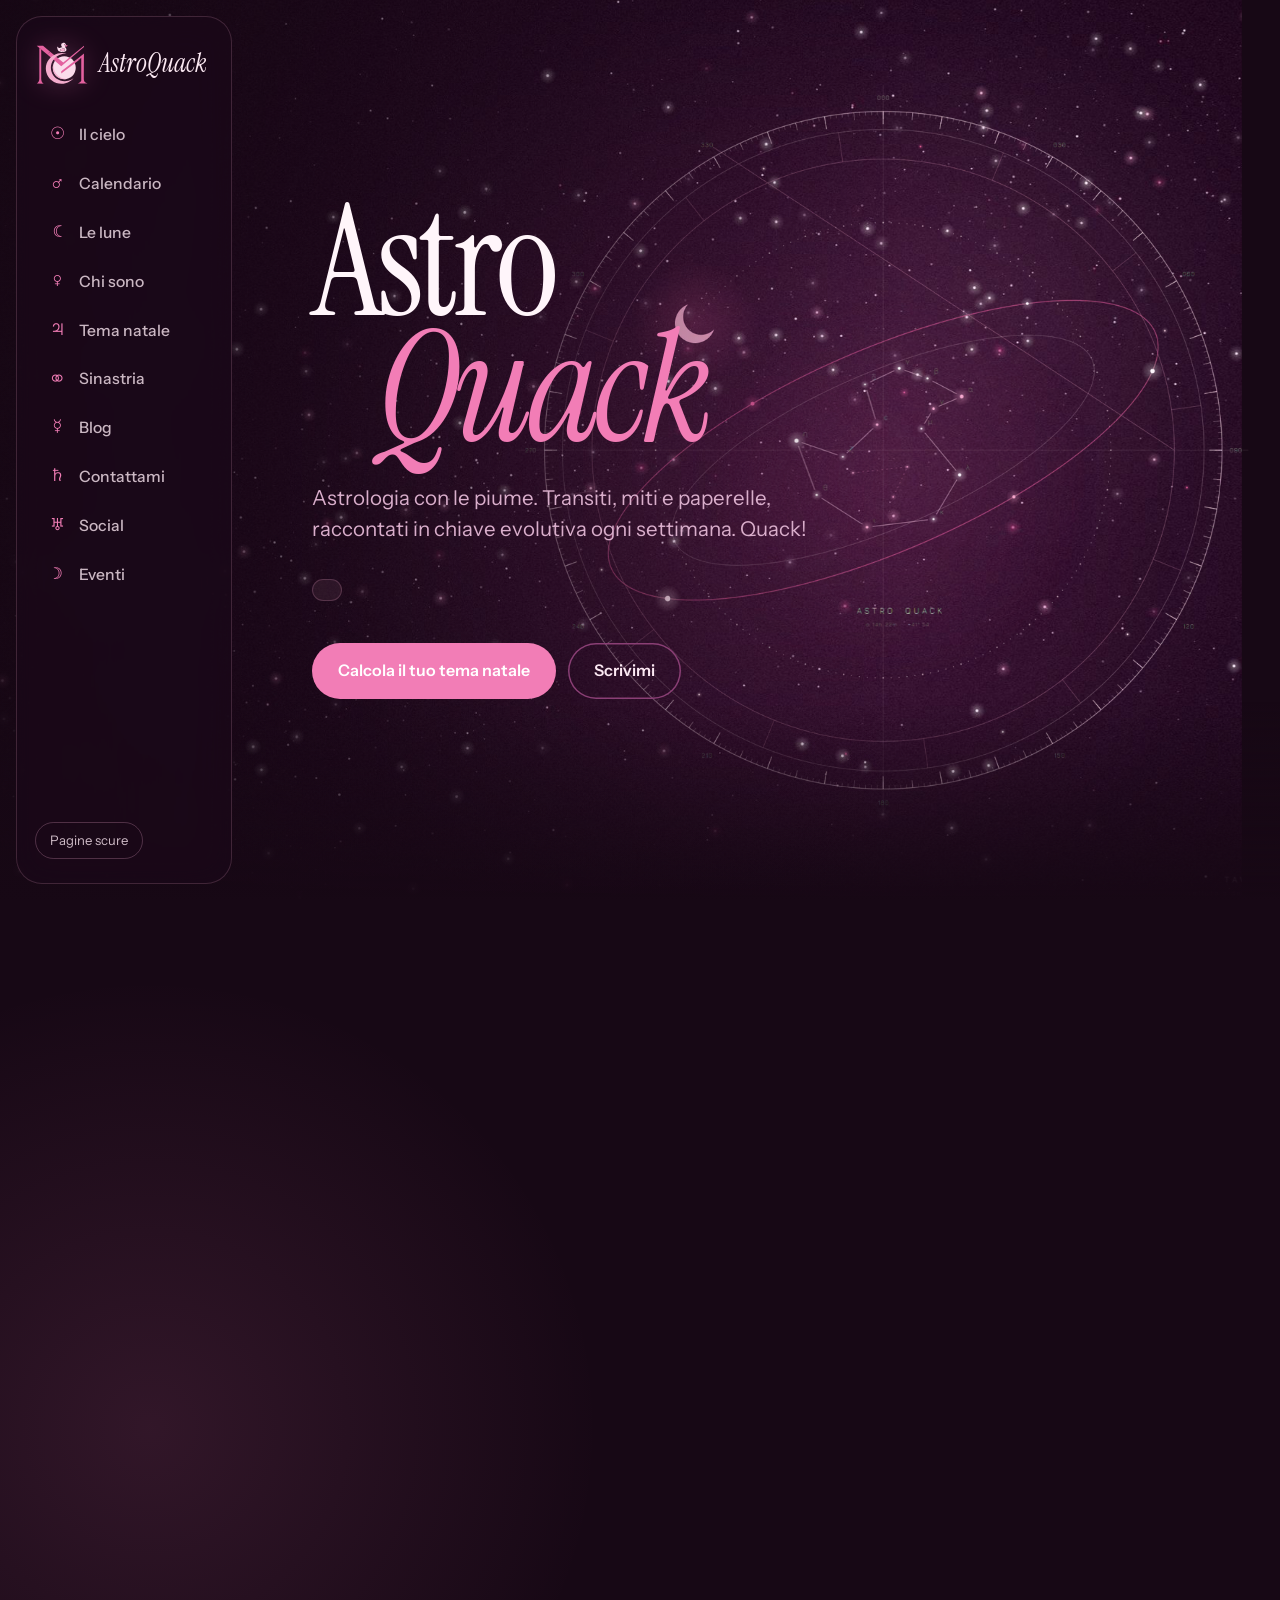
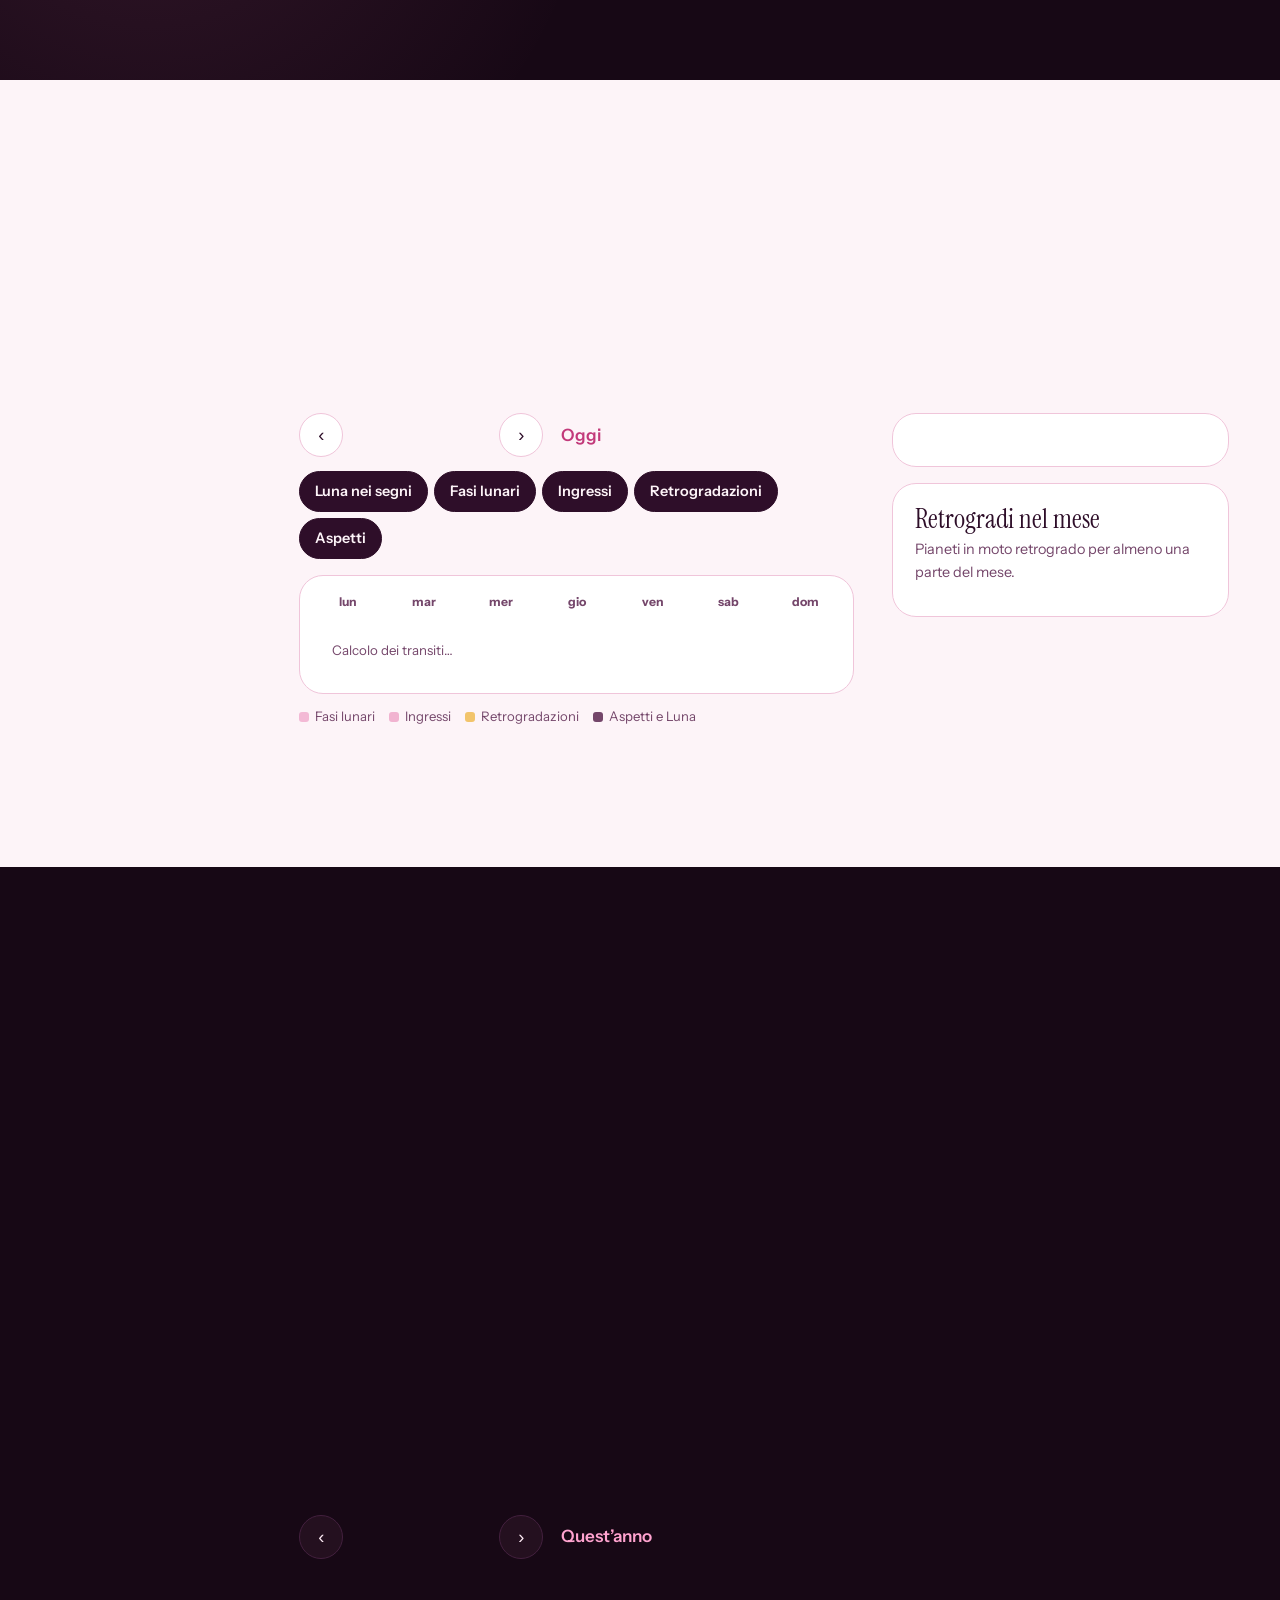
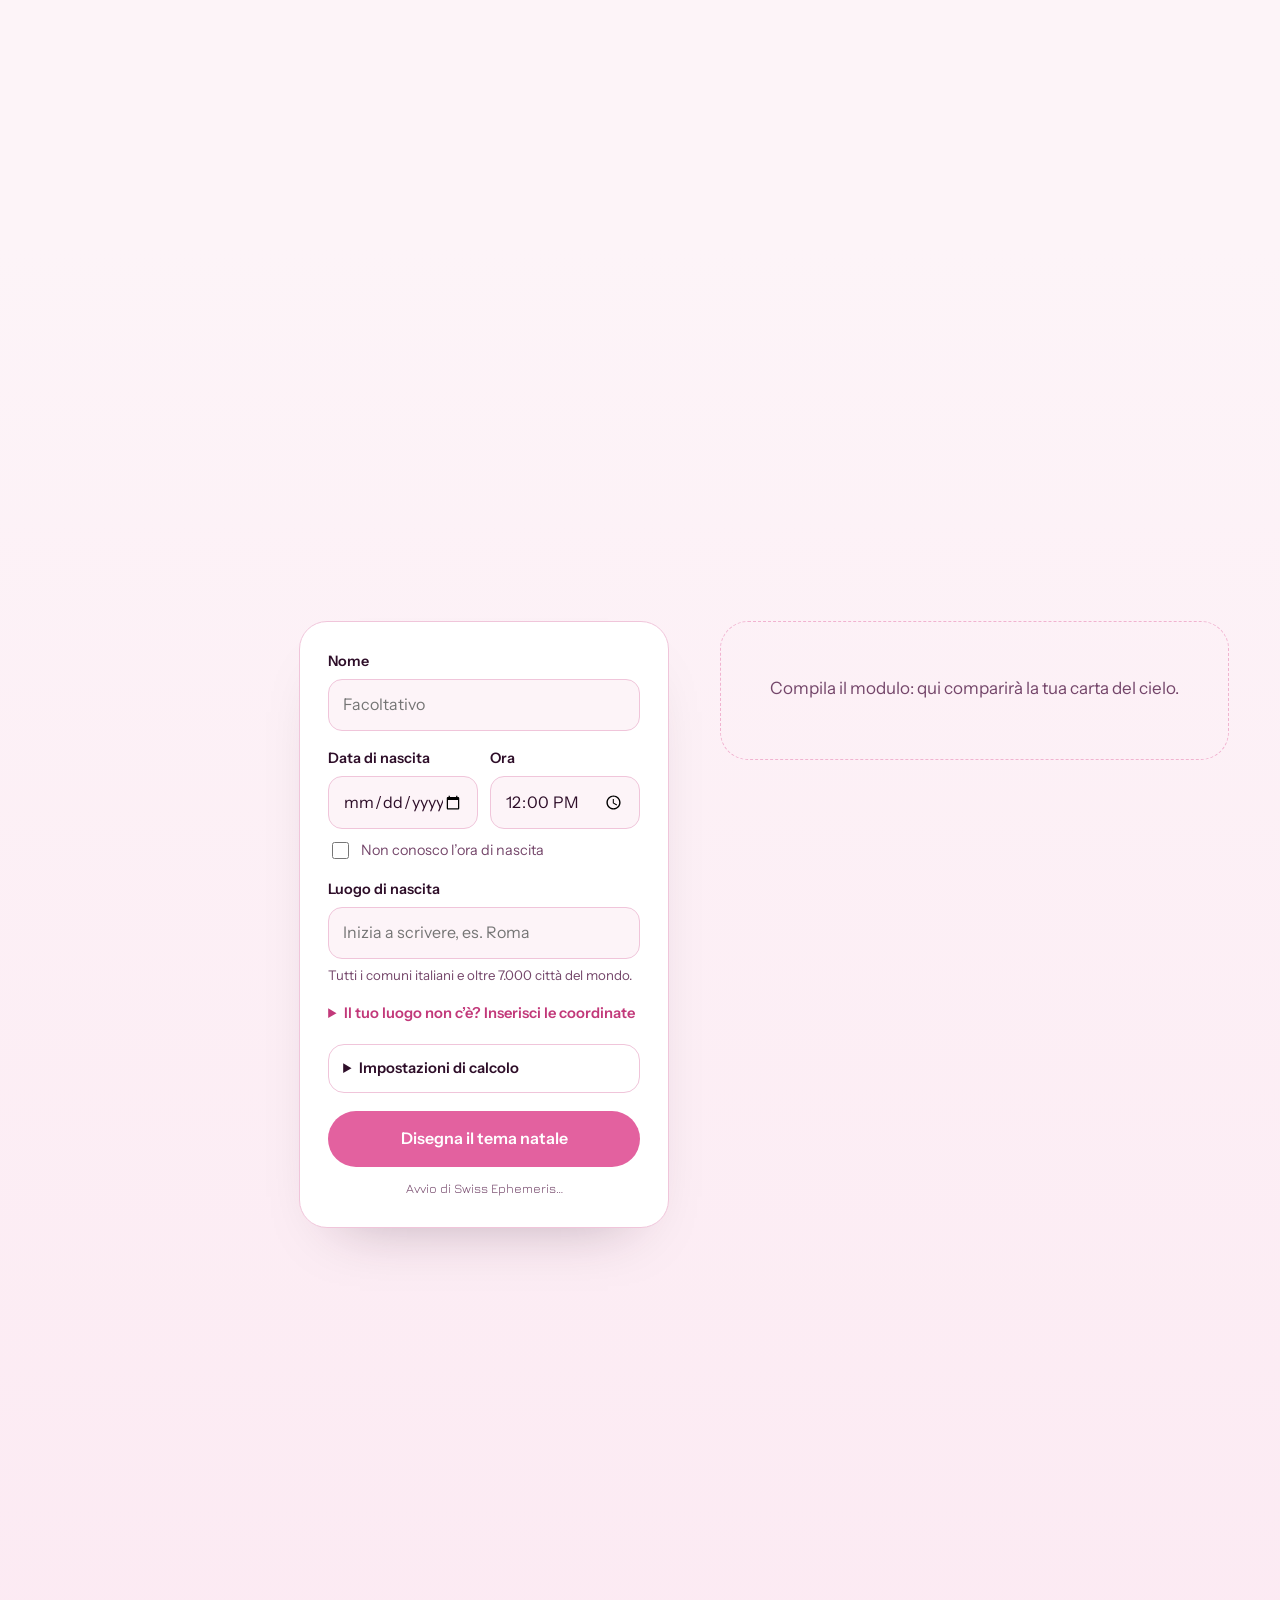
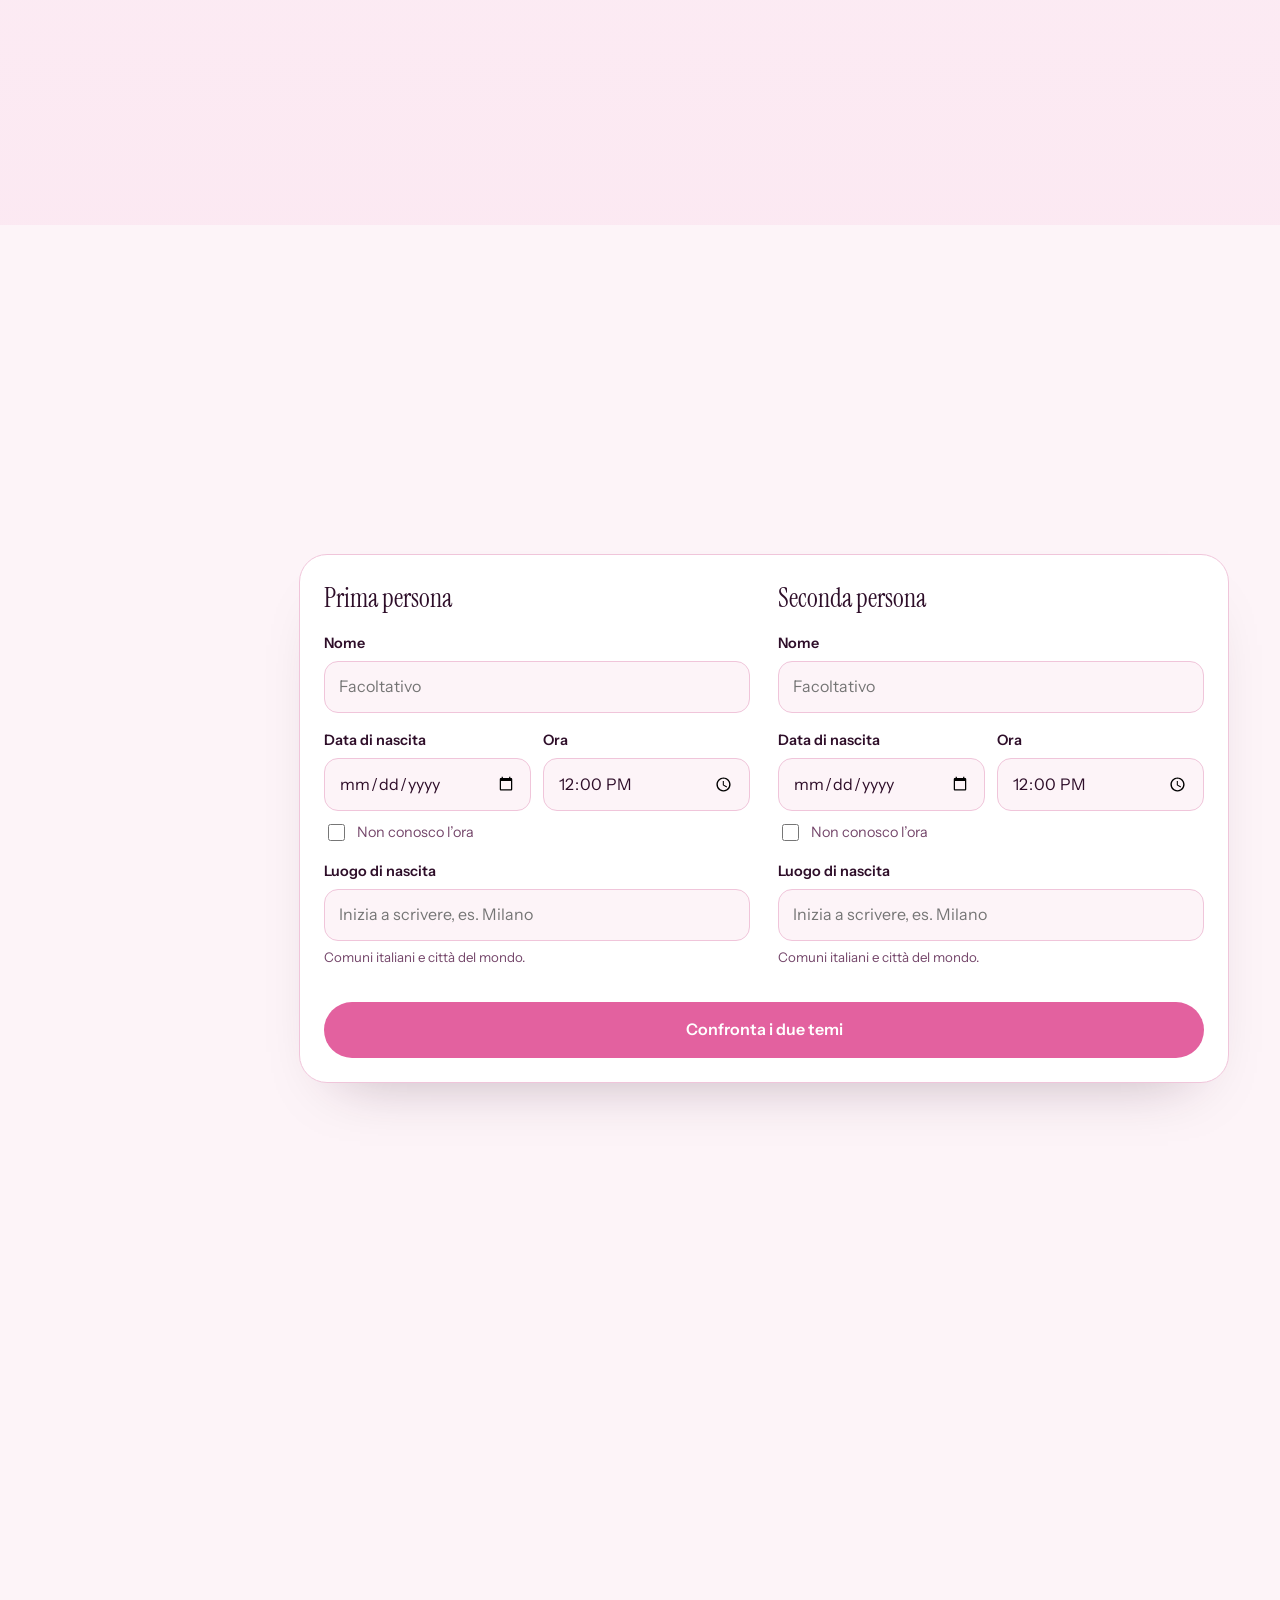
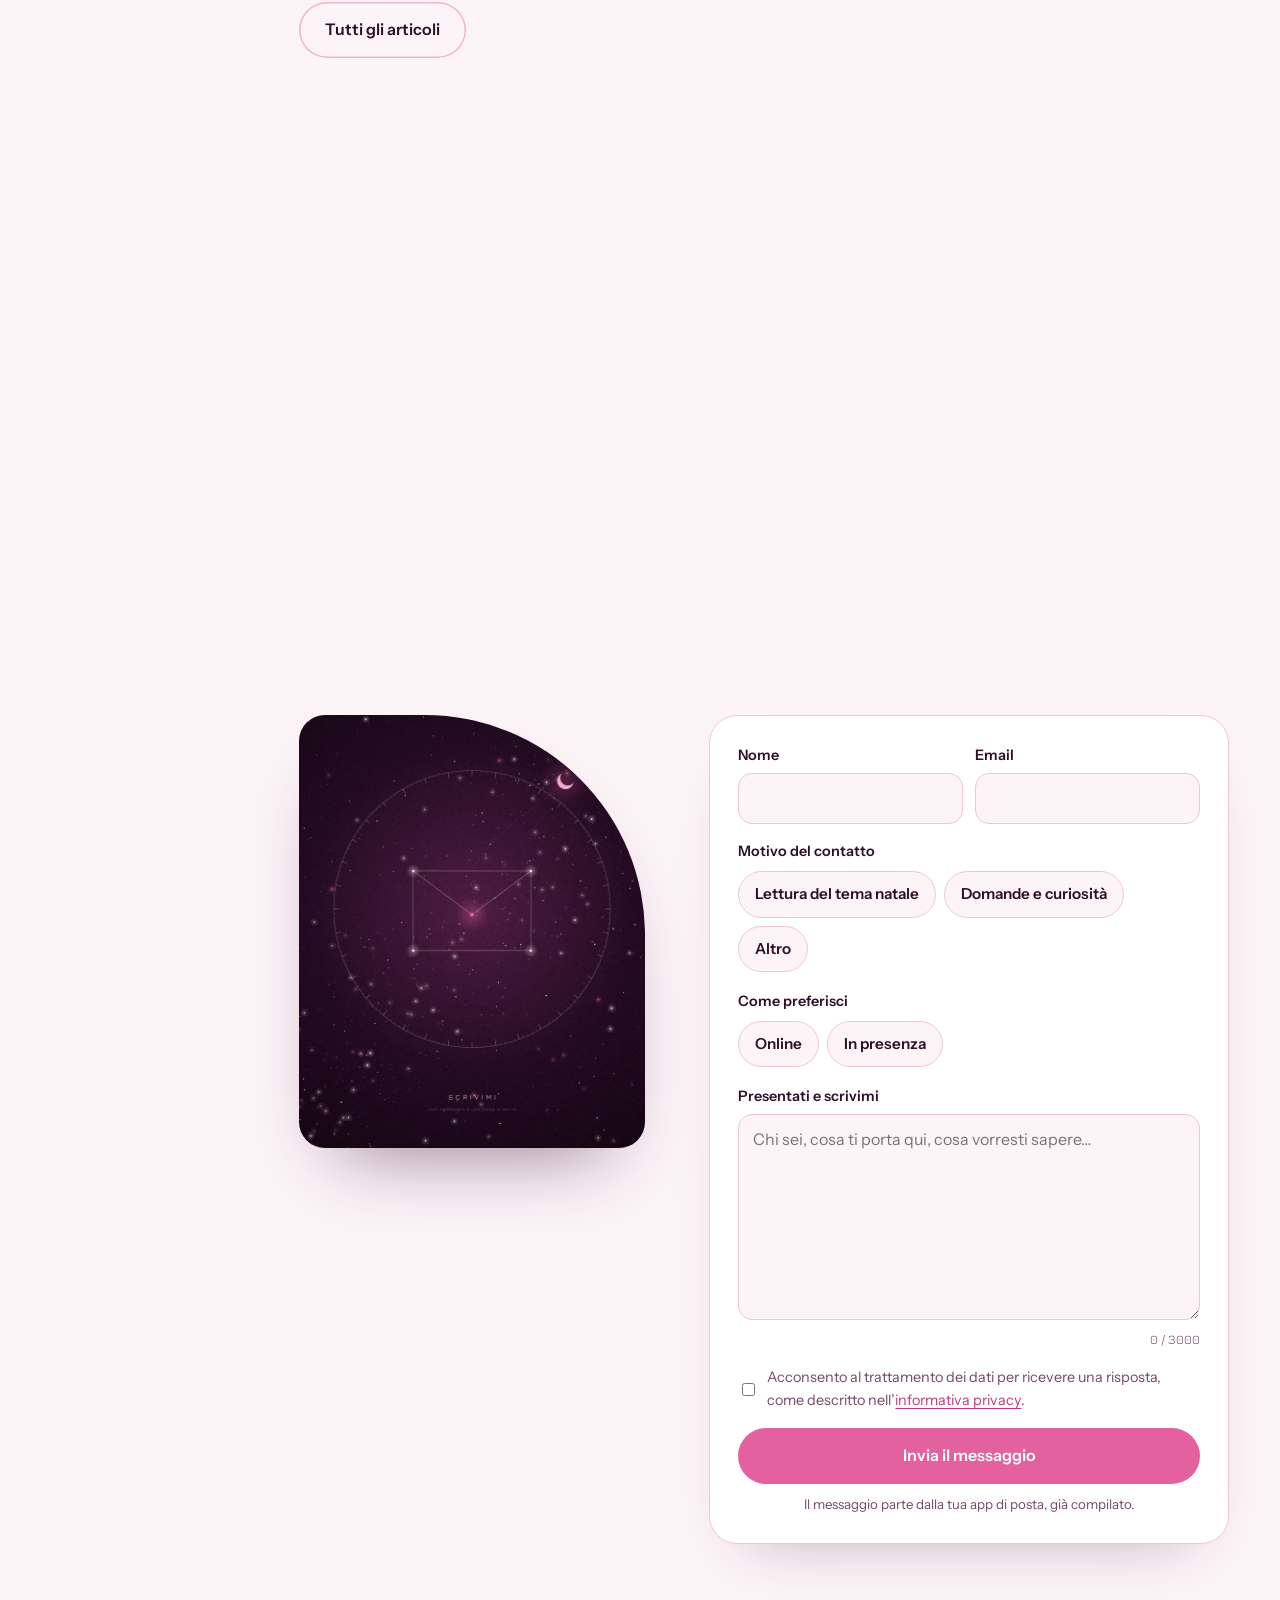
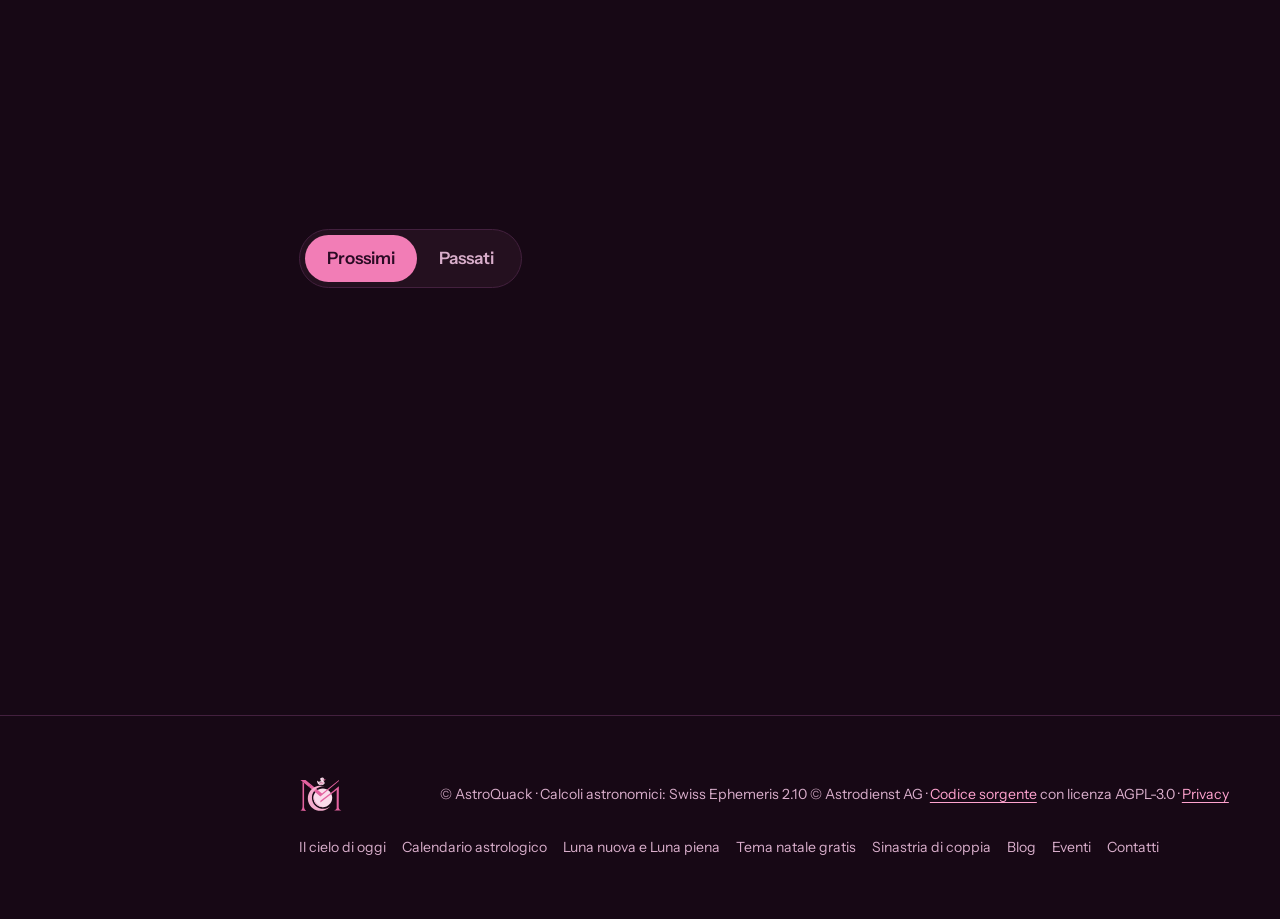
==== commit 26ad5a4f: "SEO: pagina vera per ogni scheda, titoli e descrizioni, dati strutturati, FAQ del tema natale, lune " ====
--- a/index.html
+++ b/index.html
@@ -267,6 +267,14 @@
           <div class="empty"><div class="wheel-wrap" id="emptyWheel"></div><p>Compila il modulo: qui comparirà la tua carta del cielo.</p></div>
         </div>
       </div>
+      <div class="faq reveal" id="temaFaq">
+        <h2 class="h3">Domande frequenti sul tema natale</h2>
+        <details><summary>Che cos’è il tema natale?</summary><p>Il tema natale, o carta del cielo, è la fotografia del cielo nel momento e nel luogo esatti della nascita: mostra in quale segno e in quale casa si trovavano il Sole, la Luna e i pianeti, e quali aspetti formavano tra loro. In astrologia evolutiva è una mappa per conoscersi, non una sentenza.</p></details>
+        <details><summary>Perché serve l’ora di nascita?</summary><p>L’Ascendente cambia segno in media ogni due ore e le case astrologiche si spostano con lui. Senza l’ora il calcolatore mostra comunque pianeti, segni e aspetti, calcolati alle 12:00, ma non può indicare Ascendente, Medio Cielo e case.</p></details>
+        <details><summary>Come viene calcolato l’Ascendente?</summary><p>Con Swiss Ephemeris, lo stesso motore usato da astro.com e Astro-Seek: dall’ora locale, con l’ora legale storica italiana, e dalle coordinate del luogo di nascita. Il sistema di case predefinito è Placidus, ma puoi scegliere Koch, Equal, Whole Sign e altri nelle impostazioni di calcolo.</p></details>
+        <details><summary>I risultati sono uguali a quelli di astro.com e Astro-Seek?</summary><p>Sì, a parità di dati e impostazioni: stesso motore, stesse effemeridi e stesse formule. Le piccole differenze, quando ci sono, dipendono quasi sempre dalle coordinate del luogo: per questo il calcolatore accetta anche gradi e primi, come «41n54 12e29».</p></details>
+        <details><summary>I miei dati di nascita vengono salvati?</summary><p>No. Il calcolo avviene interamente nel tuo browser: data, ora e luogo non vengono inviati né salvati sui server di AstroQuack. Restano solo sul tuo dispositivo, per ritrovarli alla visita successiva.</p></details>
+      </div>
     </div>
   </section>
 
@@ -456,7 +464,7 @@
 <path fill="#EA5F9E" d="M 321.58 156.69 C 321.65 155.73 320.20 155.20 320.13 156.36 C 320.06 157.31 321.53 157.86 321.58 156.69 M 322.35 157.42 C 322.44 159.10 320.92 160.74 319.25 159.80 C 316.36 158.55 316.84 152.16 320.64 154.15 C 321.80 154.93 322.26 156.08 322.35 157.42 "/>
 <path fill="#FEF9FC" d="M 321.58 156.69 C 321.53 157.85 320.06 157.31 320.13 156.36 C 320.20 155.20 321.65 155.73 321.58 156.69 "/>
 <path fill="#F4ACCD" d="M 345.66 398.44 C 295.19 411.42 244.01 382.07 231.36 332.88 C 218.71 283.69 249.37 233.30 299.84 220.32 C 312.93 216.95 326.07 216.44 338.58 218.37 C 318.86 211.10 296.66 209.55 274.57 215.24 C 217.94 229.80 183.55 286.35 197.74 341.53 C 211.93 396.71 269.35 429.65 325.97 415.08 C 348.06 409.40 366.76 397.33 380.52 381.45 C 370.50 389.18 358.75 395.07 345.66 398.44 "/>
-</svg><span>© AstroQuack · Calcoli astronomici: Swiss Ephemeris 2.10 © Astrodienst AG · <a id="srcLink" href="https://github.com/" target="_blank" rel="noopener">Codice sorgente</a> con licenza AGPL-3.0 · <a href="/privacy">Privacy</a></span><button class="theme-btn mobile-theme" id="themeBtn2" type="button" style="color:var(--ink-soft)">Pagine scure</button></div>
+</svg><span>© AstroQuack · Calcoli astronomici: Swiss Ephemeris 2.10 © Astrodienst AG · <a id="srcLink" href="https://github.com/" target="_blank" rel="noopener">Codice sorgente</a> con licenza AGPL-3.0 · <a href="/privacy">Privacy</a></span><nav class="foot-nav" aria-label="Sezioni del sito"><a href="/cielo">Il cielo di oggi</a><a href="/calendario">Calendario astrologico</a><a href="/lune">Luna nuova e Luna piena</a><a href="/tema">Tema natale gratis</a><a href="/sinastria">Sinastria di coppia</a><a href="/blog">Blog</a><a href="/eventi">Eventi</a><a href="/contattami">Contatti</a></nav><button class="theme-btn mobile-theme" id="themeBtn2" type="button" style="color:var(--ink-soft)">Pagine scure</button></div>
   </footer>
 </div>
 
--- a/assets/css/style.css
+++ b/assets/css/style.css
@@ -83,9 +83,9 @@
 .hero::after{content:"";position:absolute;inset:0;z-index:-1;background:linear-gradient(90deg,rgba(23,8,21,.85) 0%,rgba(23,8,21,.35) 45%,rgba(23,8,21,0) 70%),linear-gradient(0deg,rgba(23,8,21,1) 0%,rgba(23,8,21,0) 22%)}
 .hero-copy{position:relative;padding:120px clamp(24px,5vw,72px) 120px;max-width:720px}
 .coords{font-family:var(--data);font-size:.9rem;color:var(--ink-soft);letter-spacing:.08em;margin:0 0 22px}
-.hero h1{font-size:clamp(4.4rem,12vw,10.5rem);line-height:.82;letter-spacing:-.035em;color:#FFF5FA}
-.hero h1 span{display:block}
-.hero h1 .i{font-style:italic;color:var(--pink);padding-left:.42em}
+.hero h1,.hero .hero-title{font-family:var(--display);font-weight:400;margin:0;font-size:clamp(4.4rem,12vw,10.5rem);line-height:.82;letter-spacing:-.035em;color:#FFF5FA}
+.hero h1 span,.hero .hero-title span{display:block}
+.hero h1 .i,.hero .hero-title .i{font-style:italic;color:var(--pink);padding-left:.42em}
 .hero-sub{font-size:clamp(1.1rem,1.6vw,1.3rem);color:var(--ink-soft);max-width:36ch;margin:30px 0 34px;line-height:1.5}
 .now{display:inline-flex;align-items:center;gap:12px;margin-bottom:34px;padding:10px 18px 10px 10px;border-radius:999px;background:rgba(244,172,205,.08);border:1px solid rgba(244,172,205,.2);font-size:.95rem;color:var(--ink)}
 .now svg{width:30px;height:30px}
@@ -584,7 +584,7 @@
   h2{font-size:clamp(2.3rem,10vw,3.2rem)}
   .lede{font-size:1.02rem;margin-top:12px}
   .hero-copy{padding:110px 20px 132px;max-width:100%}
-  .hero h1{font-size:clamp(3.8rem,19vw,5.6rem)}
+  .hero h1,.hero .hero-title{font-size:clamp(3.8rem,19vw,5.6rem)}
   .hero-sub{font-size:1.05rem;margin:22px 0 24px}
   .coords{font-size:.78rem;margin-bottom:16px}
   .now{font-size:.88rem;padding:8px 14px 8px 8px;margin-bottom:24px;max-width:100%}
@@ -679,7 +679,7 @@
 @media (max-width:400px){
   .page-head nav a:first-child{display:none}
   .mday .n{font-size:1rem}
-  .hero h1{font-size:3.6rem}
+  .hero h1,.hero .hero-title{font-size:3.6rem}
 }
 @media (max-width:640px){.lmd .tag{font-size:.68rem}.lmd .il{display:none}}
 
@@ -775,3 +775,24 @@
 body[data-view="eventi"] #eventi{min-height:0}
 .hero h1:focus,section h2:focus{outline:none}
 @media (max-width:900px){section.block{min-height:calc(100svh - 96px)}}
+
+/* ---------- SEO: titolo principale della scheda e domande frequenti ---------- */
+h1.h2{font-size:clamp(2.8rem,6vw,5.2rem);letter-spacing:-.02em}
+h1.h2 em{font-style:italic;color:var(--pink)}
+@media (max-width:900px){h1.h2{font-size:clamp(2.3rem,10vw,3.2rem)}}
+h2.h3{font-size:1.9rem}
+.faq{margin-top:64px;max-width:820px}
+.faq h2{margin-bottom:16px}
+.faq details{border-top:1px solid var(--line);padding:4px 0}
+.faq details:last-child{border-bottom:1px solid var(--line)}
+.faq summary{cursor:pointer;font-weight:600;font-size:1.05rem;padding:14px 0;min-height:44px;list-style-position:outside}
+.faq p{margin:0 0 16px;color:var(--ink-soft);max-width:68ch}
+.foot-nav{display:flex;flex-wrap:wrap;gap:4px 16px;width:100%;margin-top:8px}
+.foot-nav a{color:var(--ink-soft);text-decoration:none;font-size:.88rem}
+.foot-nav a:hover{color:var(--pink)}
+@media (max-width:900px){.foot-nav a{min-height:36px;display:inline-flex;align-items:center}}
+.faq summary{display:flex;justify-content:space-between;align-items:center;gap:16px;list-style:none;padding:12px 0}
+.faq summary::-webkit-details-marker{display:none}
+.faq summary::after{content:"+";font-family:var(--data);font-size:1.4rem;color:var(--pink);transition:transform .2s}
+.faq details[open] summary::after{transform:rotate(45deg)}
+.faq details{padding:0}
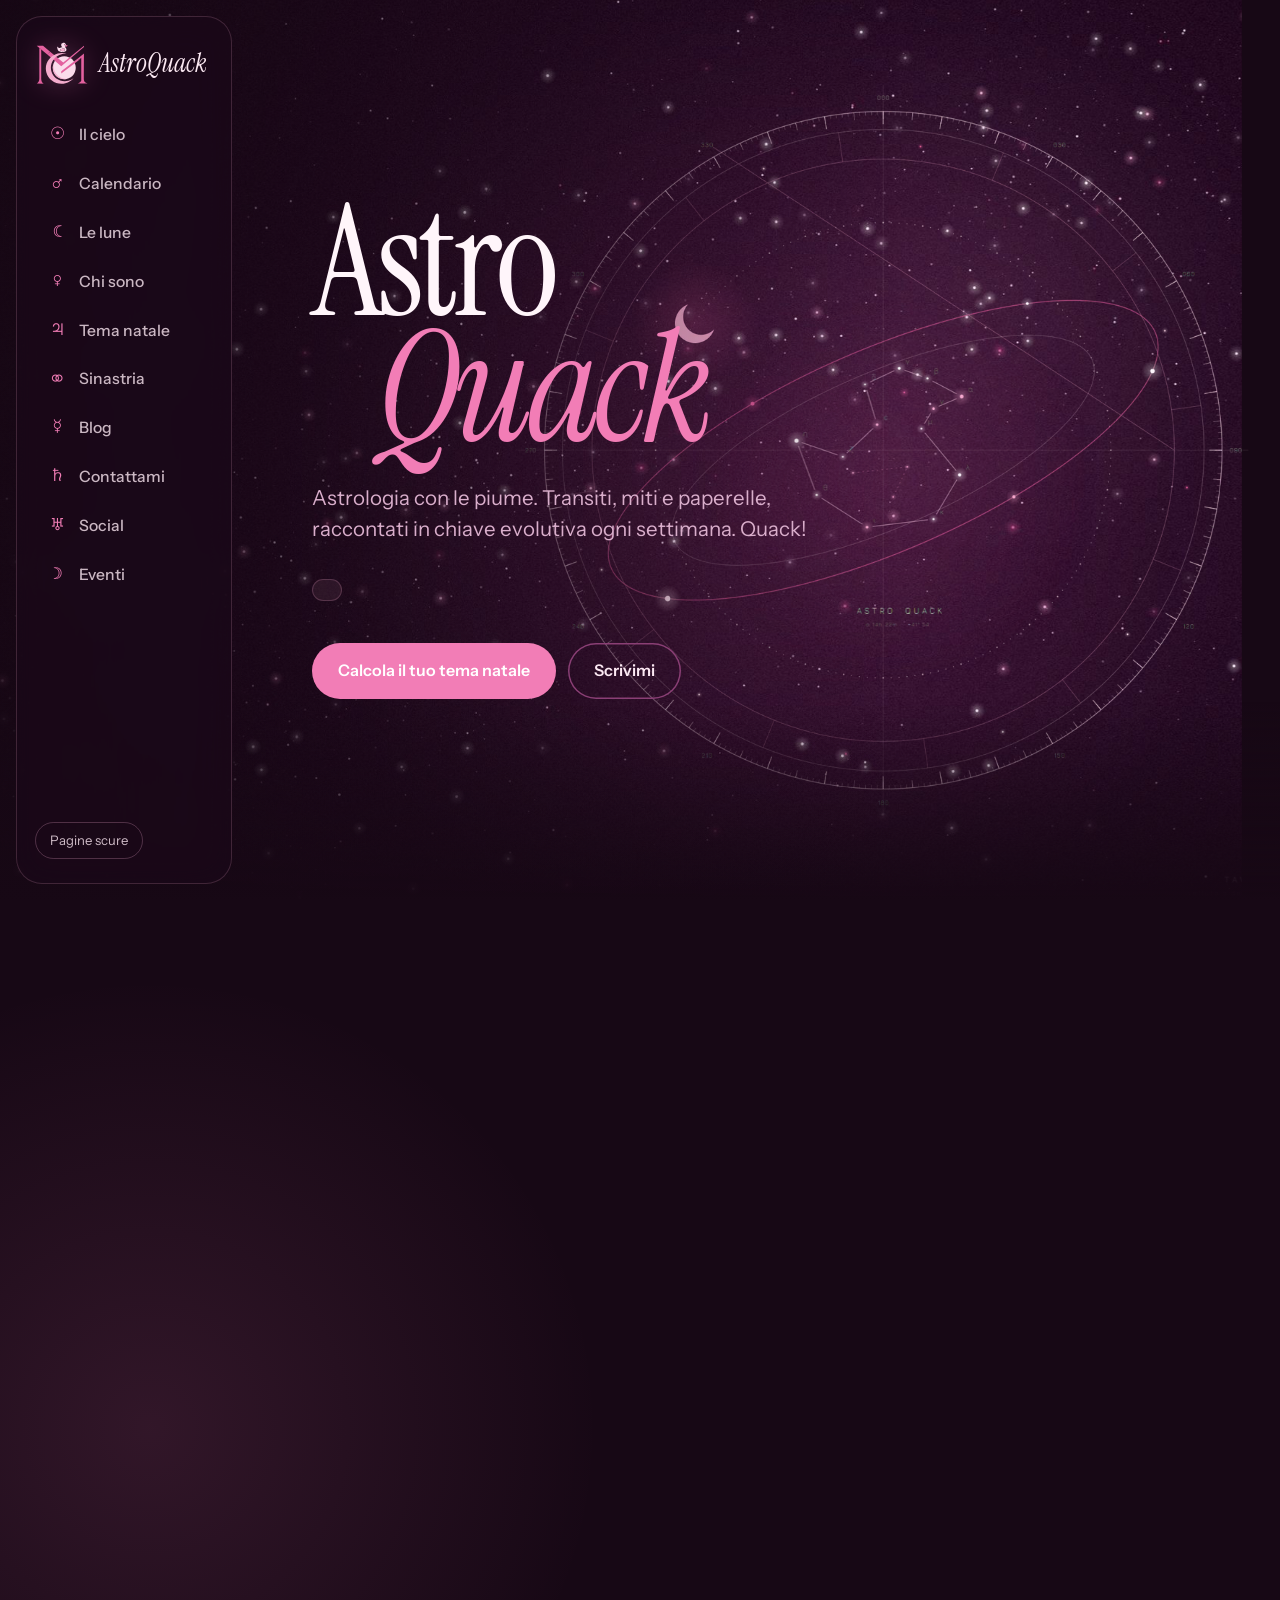
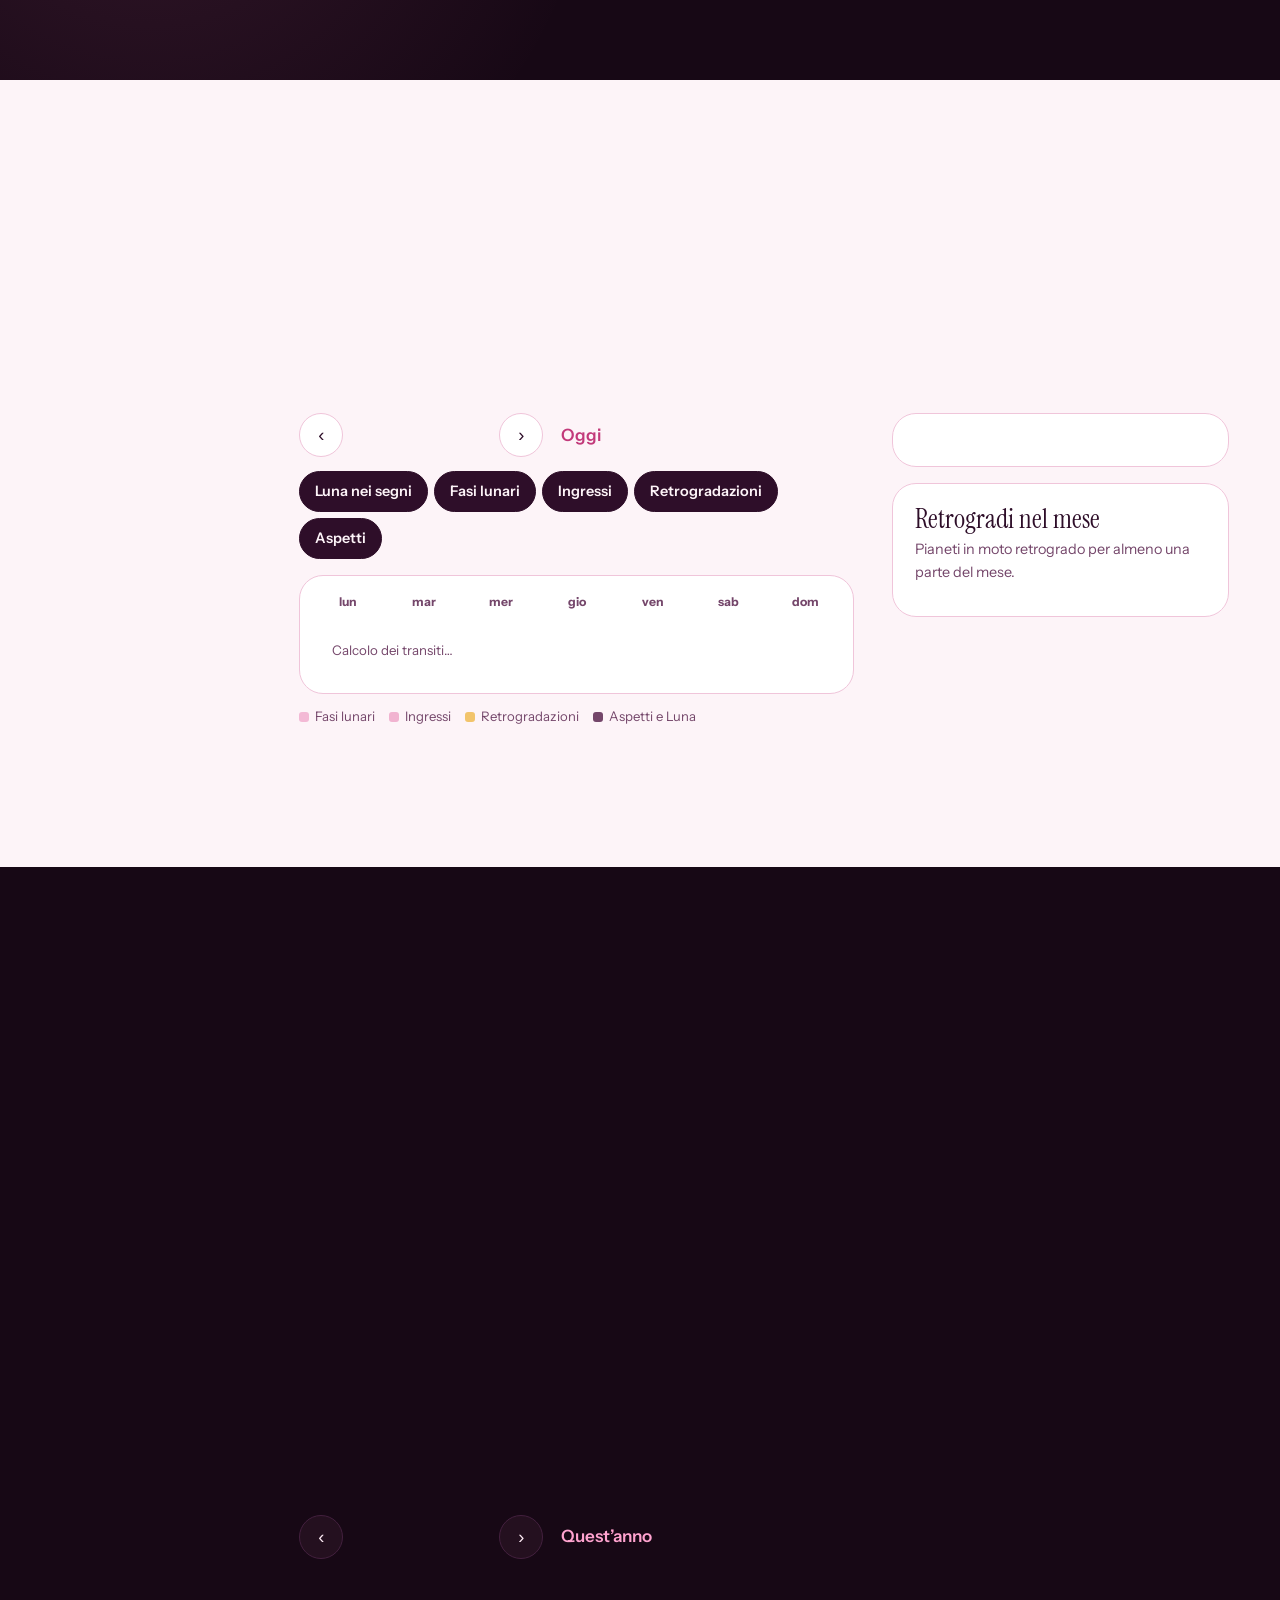
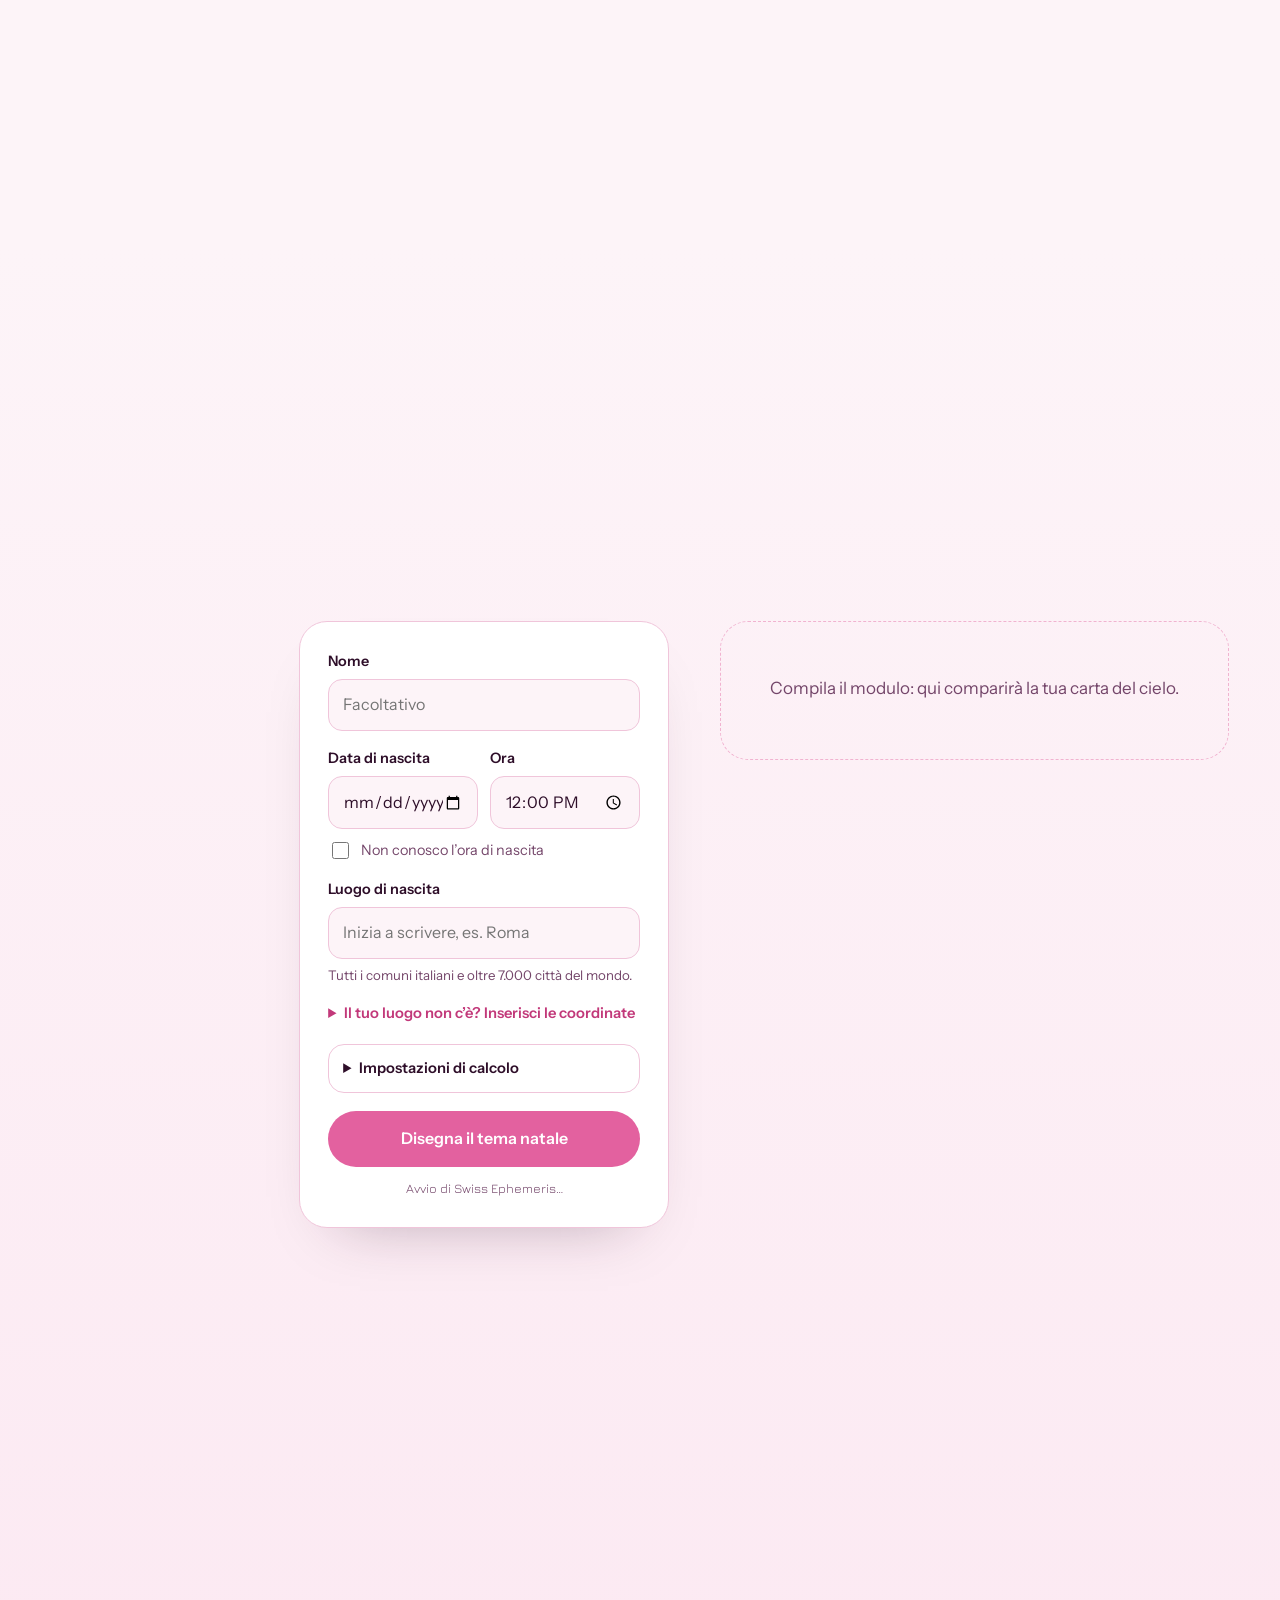
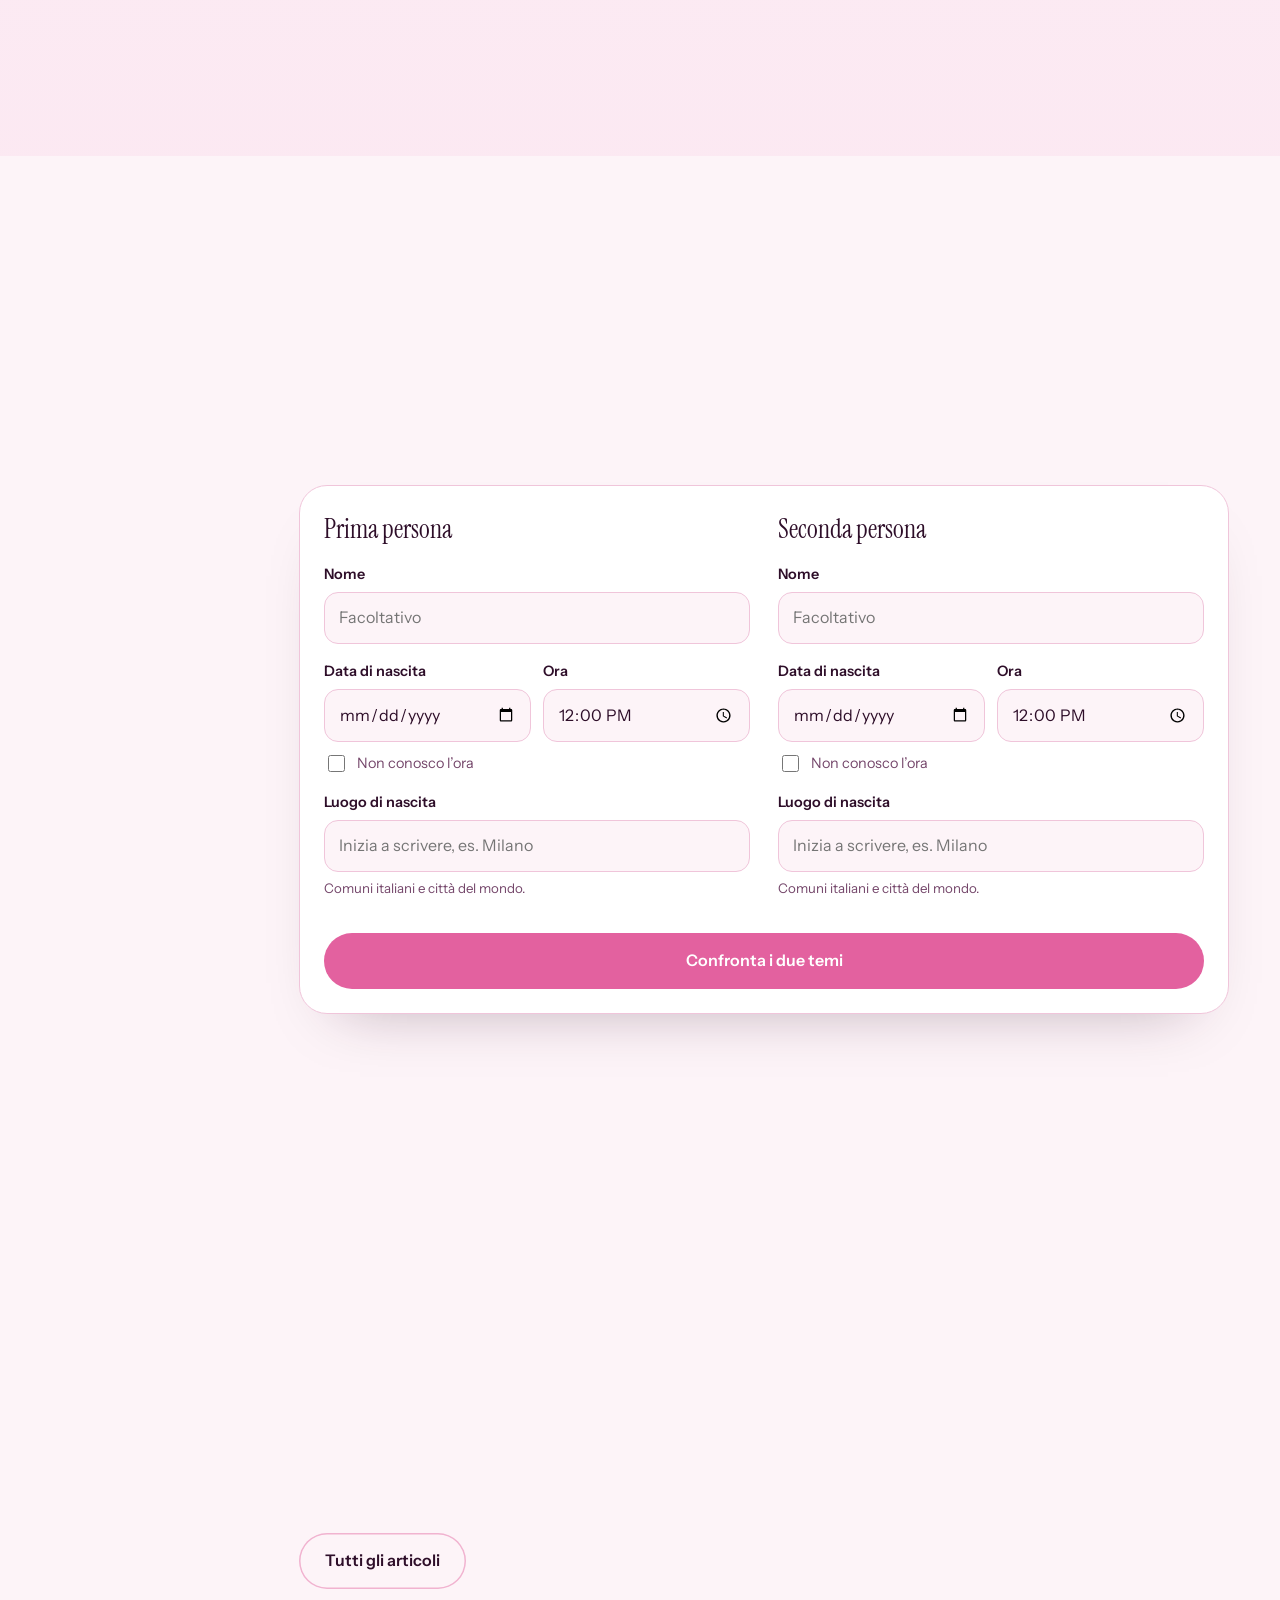
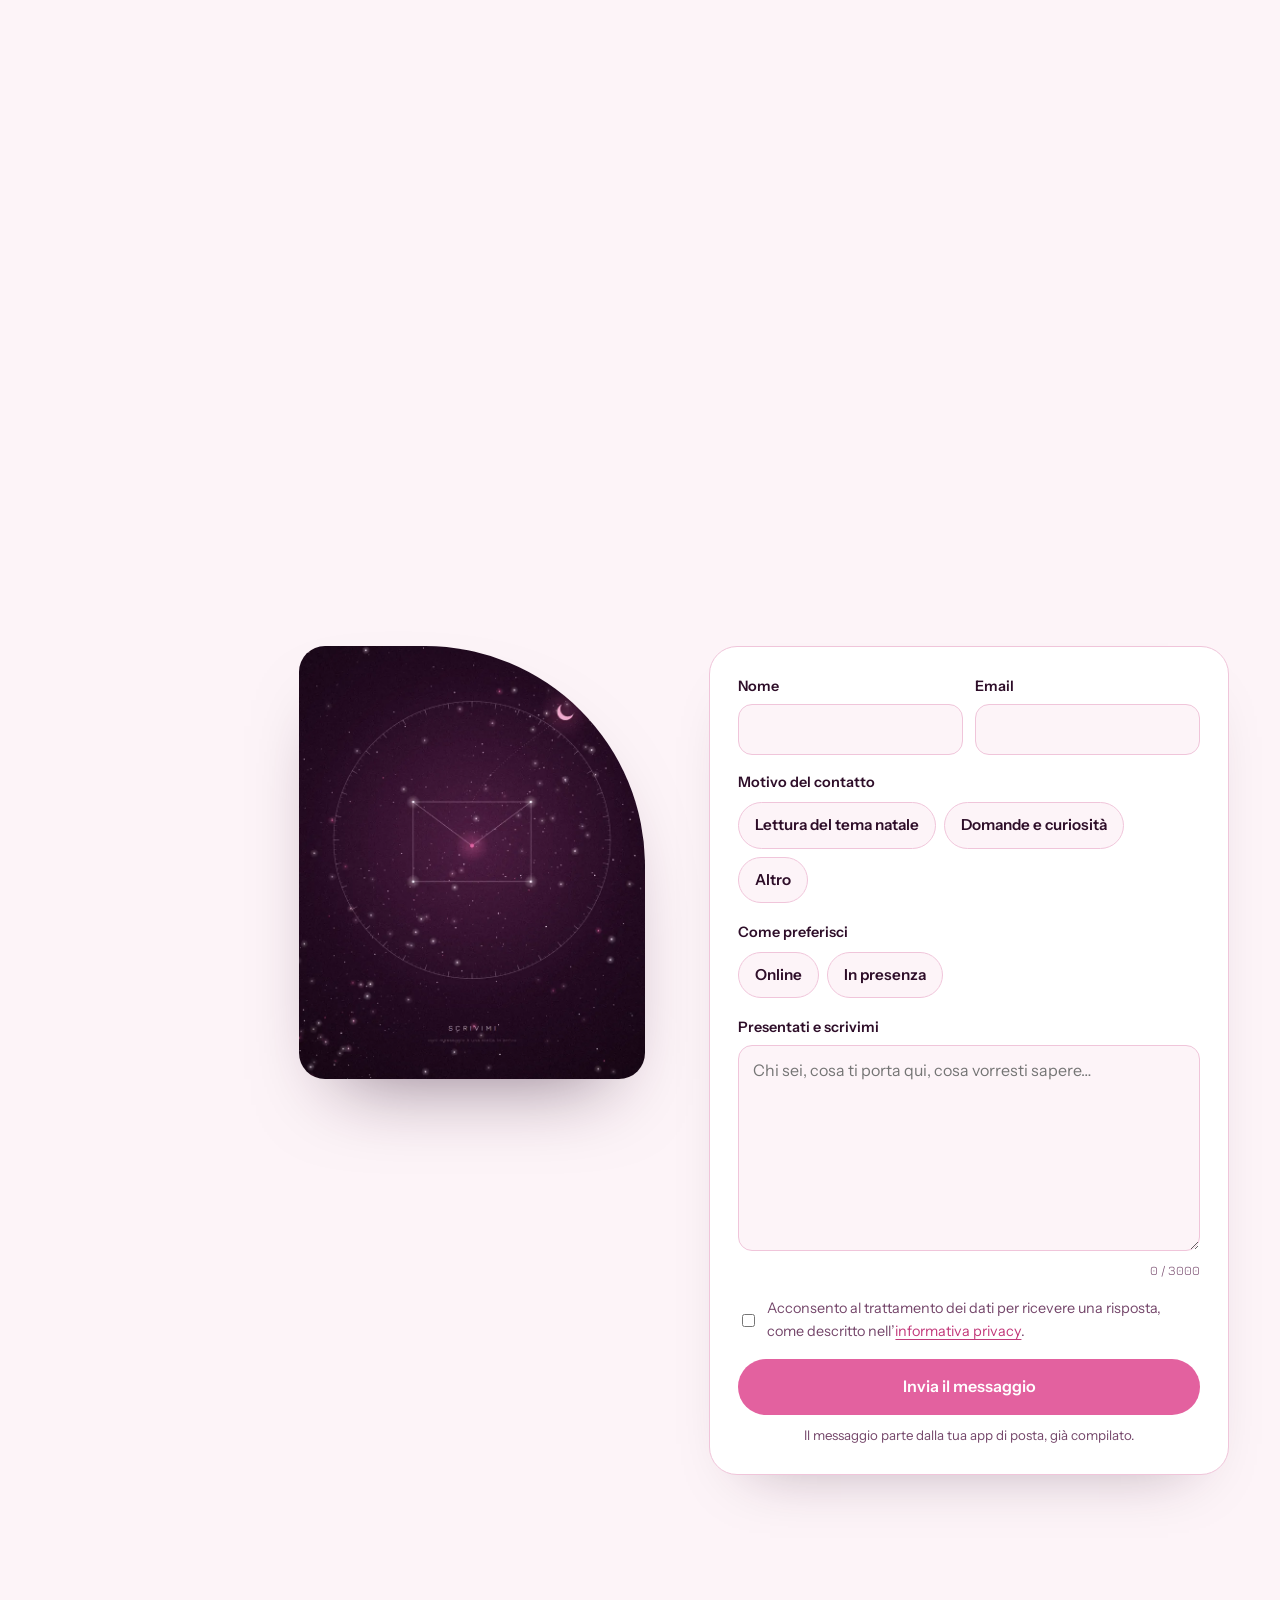
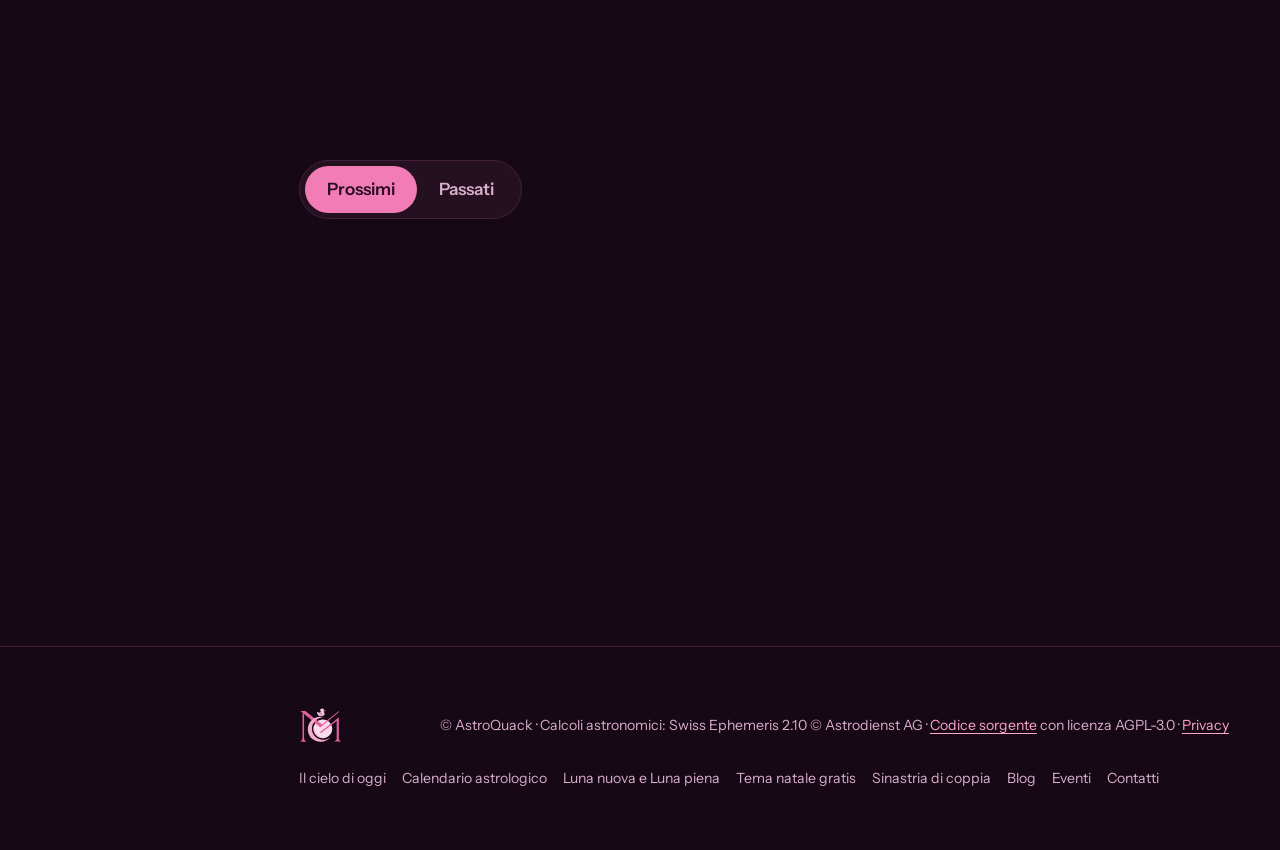
==== commit 5bad93a8: "Rimossi tutti i riferimenti ad Astro-Seek e la domanda sul confronto dei risultati" ====
--- a/index.html
+++ b/index.html
@@ -212,7 +212,7 @@
     <div class="wrap">
       <div class="reveal">
         <h2 id="temaT">Il tuo <em>tema natale</em></h2>
-        <p class="lede">Data, ora e luogo di nascita: la carta si calcola con Swiss Ephemeris, lo stesso motore di riferimento di Astro-Seek, con pianeti, Chirone, Lilith, nodi, case e linee degli aspetti.</p>
+        <p class="lede">Data, ora e luogo di nascita: la carta si calcola con Swiss Ephemeris, il motore di calcolo astronomico di riferimento, con pianeti, Chirone, Lilith, nodi, case e linee degli aspetti.</p>
       </div>
       <div class="natal">
         <form class="form" id="natalForm" novalidate>
@@ -232,7 +232,7 @@
           <details class="manual" id="manualBox">
             <summary>Il tuo luogo non c’è? Inserisci le coordinate</summary>
             <div class="field"><label for="fPaste">Incolla le coordinate</label><input id="fPaste" autocomplete="off" placeholder="es. 41n54 12e29 oppure 41°54′ N 12°29′ E">
-              <p class="hint">Accetta la notazione di astro.com e Astro-Seek e compila i campi qui sotto.</p></div>
+              <p class="hint">Accetta la notazione di astro.com, per esempio «41n54 12e29», e compila i campi qui sotto.</p></div>
             <fieldset class="coord"><legend>Latitudine</legend><div class="crow">
               <input id="latD" inputmode="decimal" aria-label="Latitudine, gradi" placeholder="41"><span>°</span>
               <input id="latM" inputmode="decimal" aria-label="Latitudine, primi" placeholder="54"><span>′</span>
@@ -257,7 +257,7 @@
             <label class="check"><input type="checkbox" id="sMinor"> Aspetti minori</label>
             <label class="check"><input type="checkbox" id="sExtra"> Parte di Fortuna e Vertice</label>
             <label class="check"><input type="checkbox" id="sAst"> Asteroidi (Cerere, Pallade, Giunone, Vesta)</label>
-            <p class="hint">Allinea queste scelte a quelle di Astro-Seek per ottenere gli stessi valori.</p>
+            <p class="hint">Le impostazioni predefinite sono quelle più usate: Placidus, nodo vero e Lilith media.</p>
           </details>
           <p class="err" id="formErr" role="alert"></p>
           <button class="btn" type="submit" disabled>Disegna il tema natale</button>
@@ -271,8 +271,7 @@
         <h2 class="h3">Domande frequenti sul tema natale</h2>
         <details><summary>Che cos’è il tema natale?</summary><p>Il tema natale, o carta del cielo, è la fotografia del cielo nel momento e nel luogo esatti della nascita: mostra in quale segno e in quale casa si trovavano il Sole, la Luna e i pianeti, e quali aspetti formavano tra loro. In astrologia evolutiva è una mappa per conoscersi, non una sentenza.</p></details>
         <details><summary>Perché serve l’ora di nascita?</summary><p>L’Ascendente cambia segno in media ogni due ore e le case astrologiche si spostano con lui. Senza l’ora il calcolatore mostra comunque pianeti, segni e aspetti, calcolati alle 12:00, ma non può indicare Ascendente, Medio Cielo e case.</p></details>
-        <details><summary>Come viene calcolato l’Ascendente?</summary><p>Con Swiss Ephemeris, lo stesso motore usato da astro.com e Astro-Seek: dall’ora locale, con l’ora legale storica italiana, e dalle coordinate del luogo di nascita. Il sistema di case predefinito è Placidus, ma puoi scegliere Koch, Equal, Whole Sign e altri nelle impostazioni di calcolo.</p></details>
-        <details><summary>I risultati sono uguali a quelli di astro.com e Astro-Seek?</summary><p>Sì, a parità di dati e impostazioni: stesso motore, stesse effemeridi e stesse formule. Le piccole differenze, quando ci sono, dipendono quasi sempre dalle coordinate del luogo: per questo il calcolatore accetta anche gradi e primi, come «41n54 12e29».</p></details>
+        <details><summary>Come viene calcolato l’Ascendente?</summary><p>Con Swiss Ephemeris, il motore di calcolo di riferimento usato anche da astro.com: dall’ora locale, con l’ora legale storica italiana, e dalle coordinate del luogo di nascita. Il sistema di case predefinito è Placidus, ma puoi scegliere Koch, Equal, Whole Sign e altri nelle impostazioni di calcolo.</p></details>
         <details><summary>I miei dati di nascita vengono salvati?</summary><p>No. Il calcolo avviene interamente nel tuo browser: data, ora e luogo non vengono inviati né salvati sui server di AstroQuack. Restano solo sul tuo dispositivo, per ritrovarli alla visita successiva.</p></details>
       </div>
     </div>
--- a/assets/css/style.css
+++ b/assets/css/style.css
@@ -796,3 +796,16 @@
 .faq summary::after{content:"+";font-family:var(--data);font-size:1.4rem;color:var(--pink);transition:transform .2s}
 .faq details[open] summary::after{transform:rotate(45deg)}
 .faq details{padding:0}
+
+/* ---------- pagine del blog, privacy e 404 con la stessa struttura del sito ---------- */
+.shell-page main,.shell-page .site-foot{margin-left:var(--rail)}
+.shell-page .rail-sky{display:none}
+.shell-brand{display:none}
+.shell-page .article,.shell-page .blog-page{padding-top:56px}
+@media (max-width:900px){
+  .shell-brand{display:flex;align-items:center;gap:10px;padding:calc(14px + env(safe-area-inset-top,0px)) 18px 0;color:var(--ink);text-decoration:none}
+  .shell-brand .logo{width:40px;height:auto}
+  .shell-brand span{font-family:var(--display);font-style:italic;font-size:1.5rem}
+  .shell-page .article,.shell-page .blog-page{padding-top:18px}
+  .shell-page .site-foot{padding-bottom:calc(110px + env(safe-area-inset-bottom,0px))}
+}
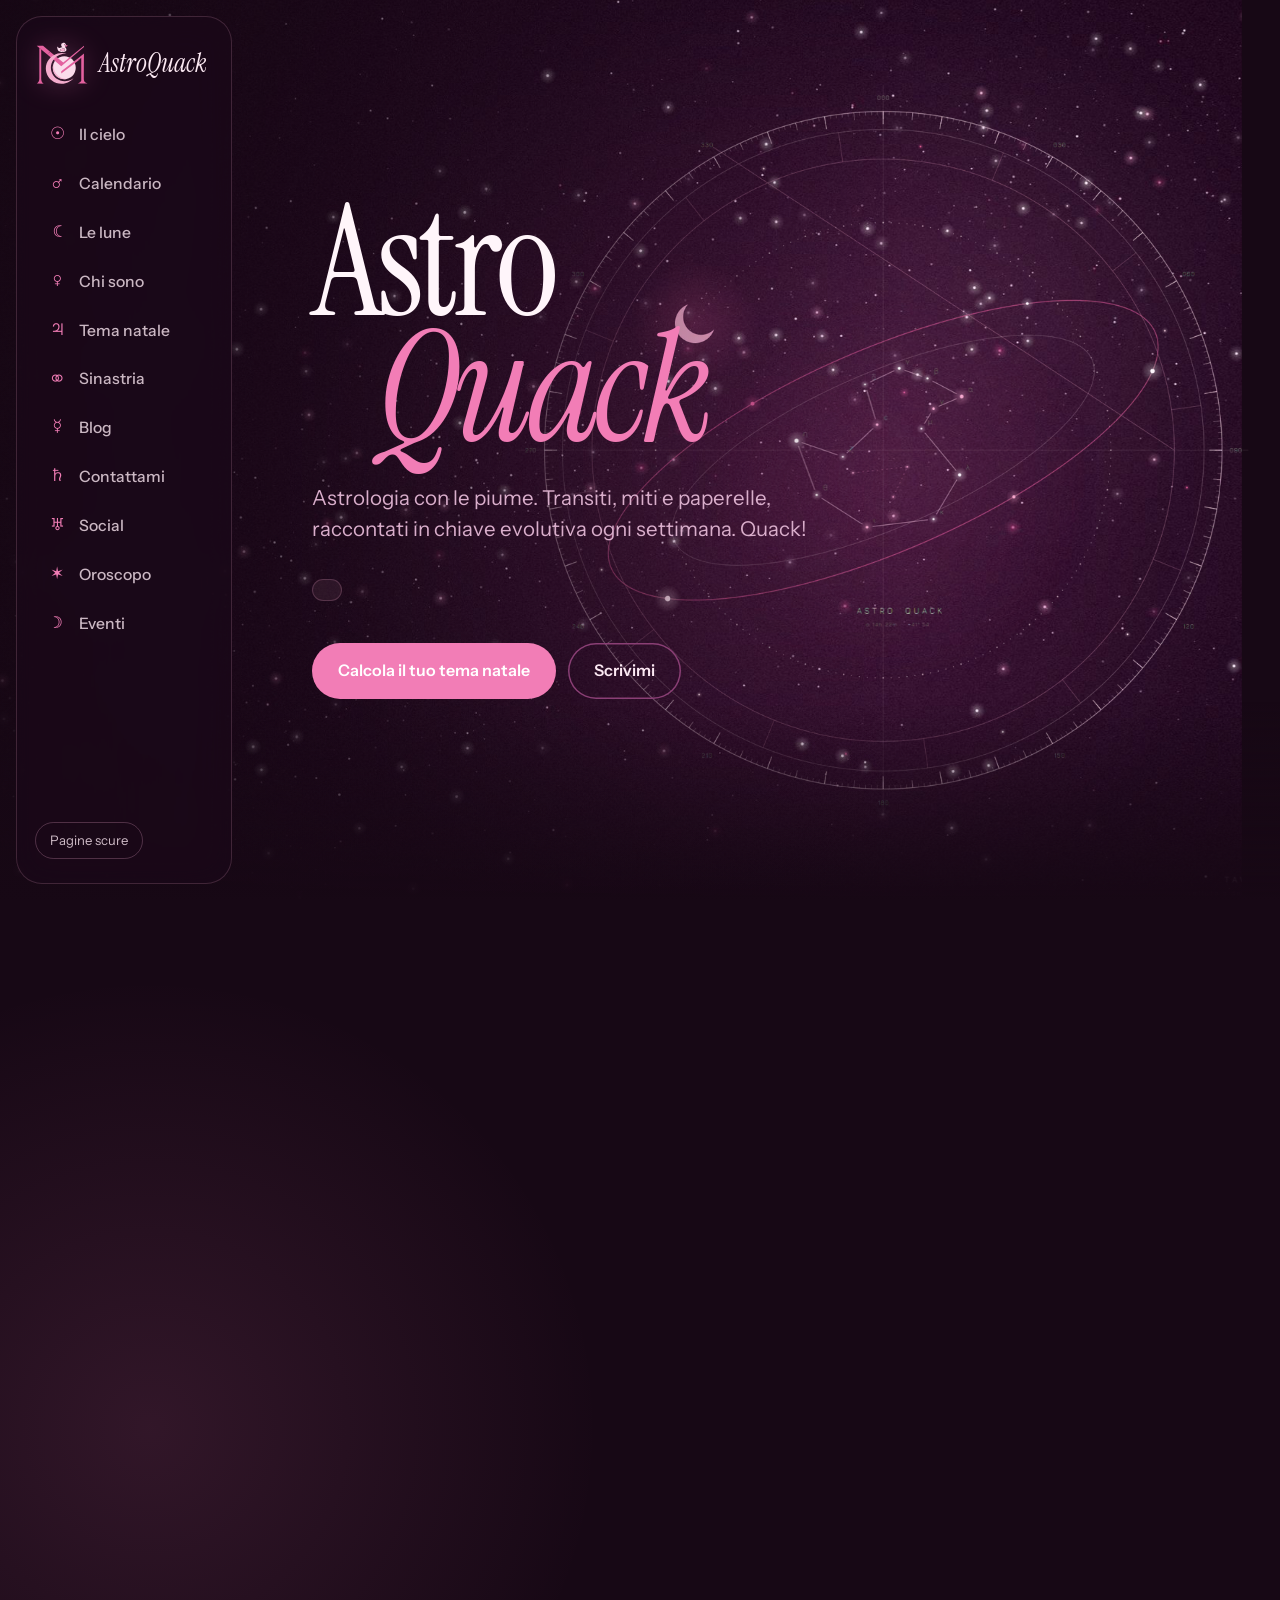
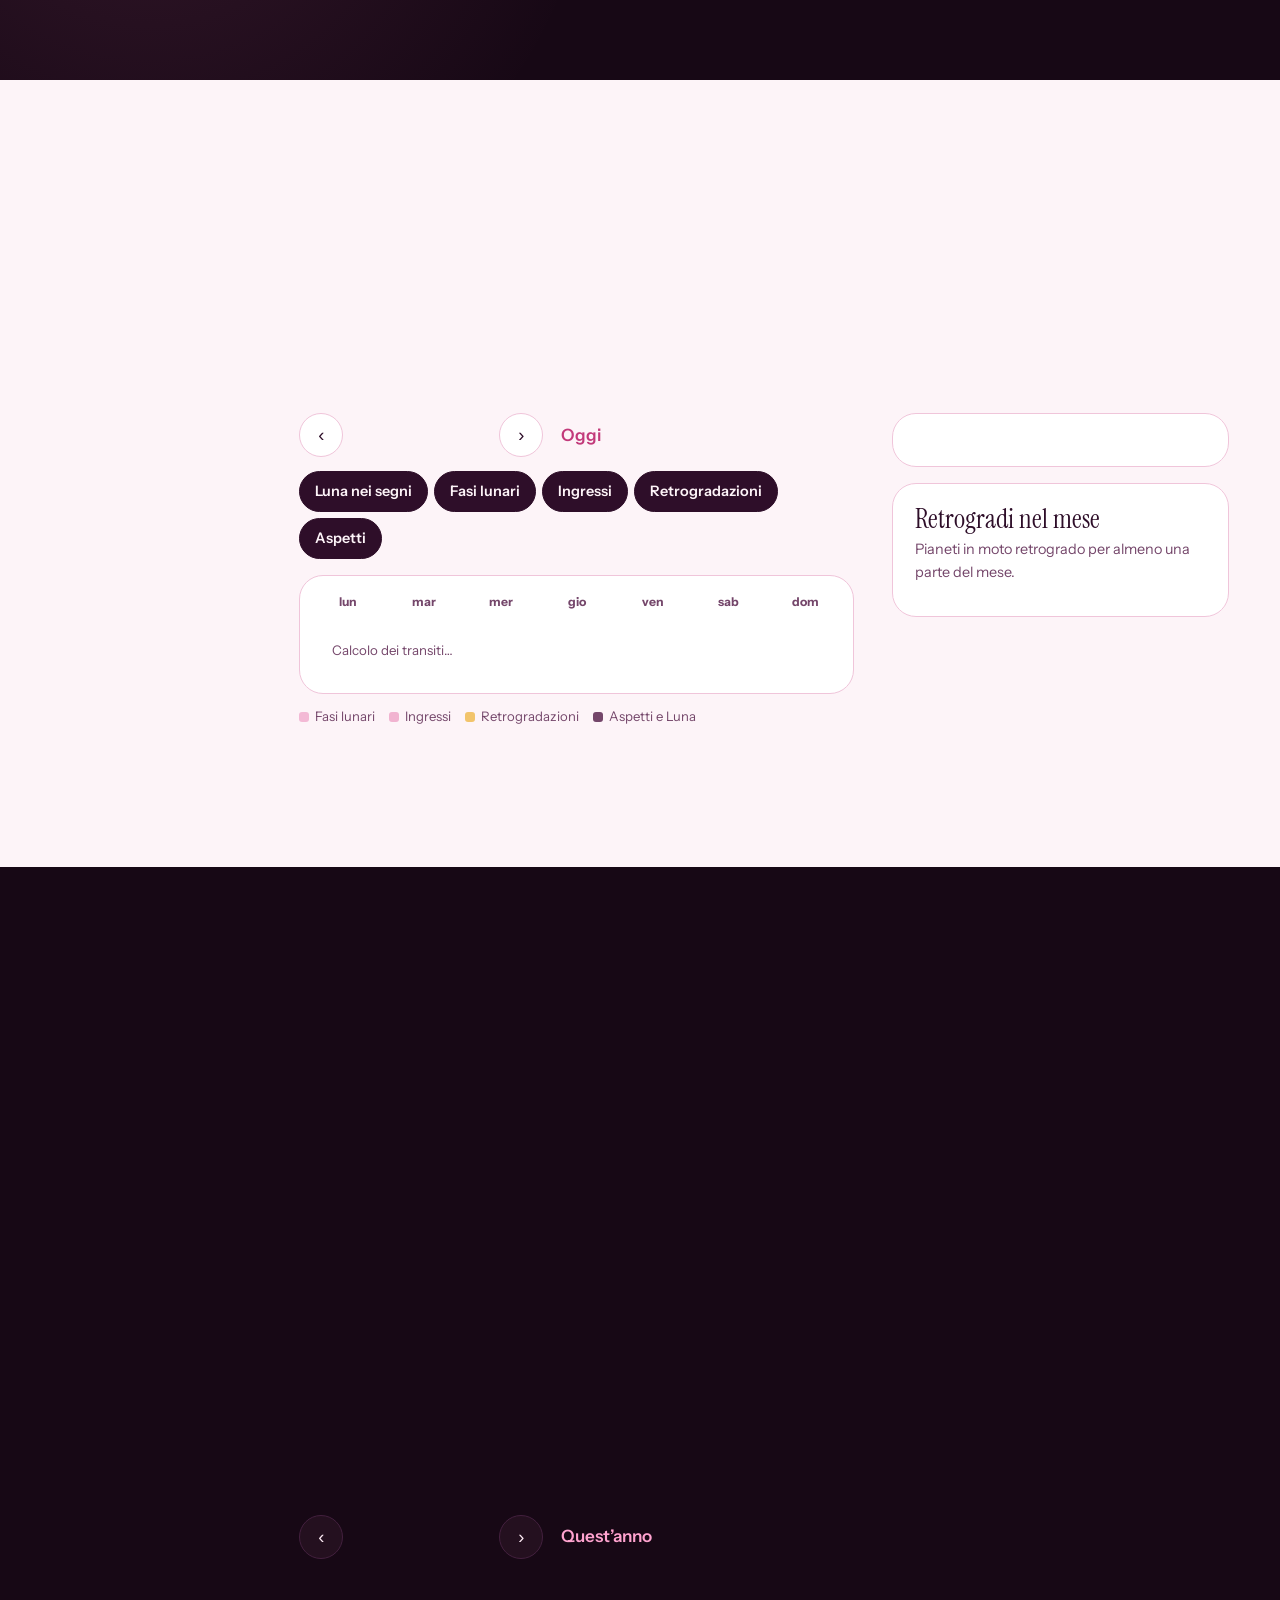
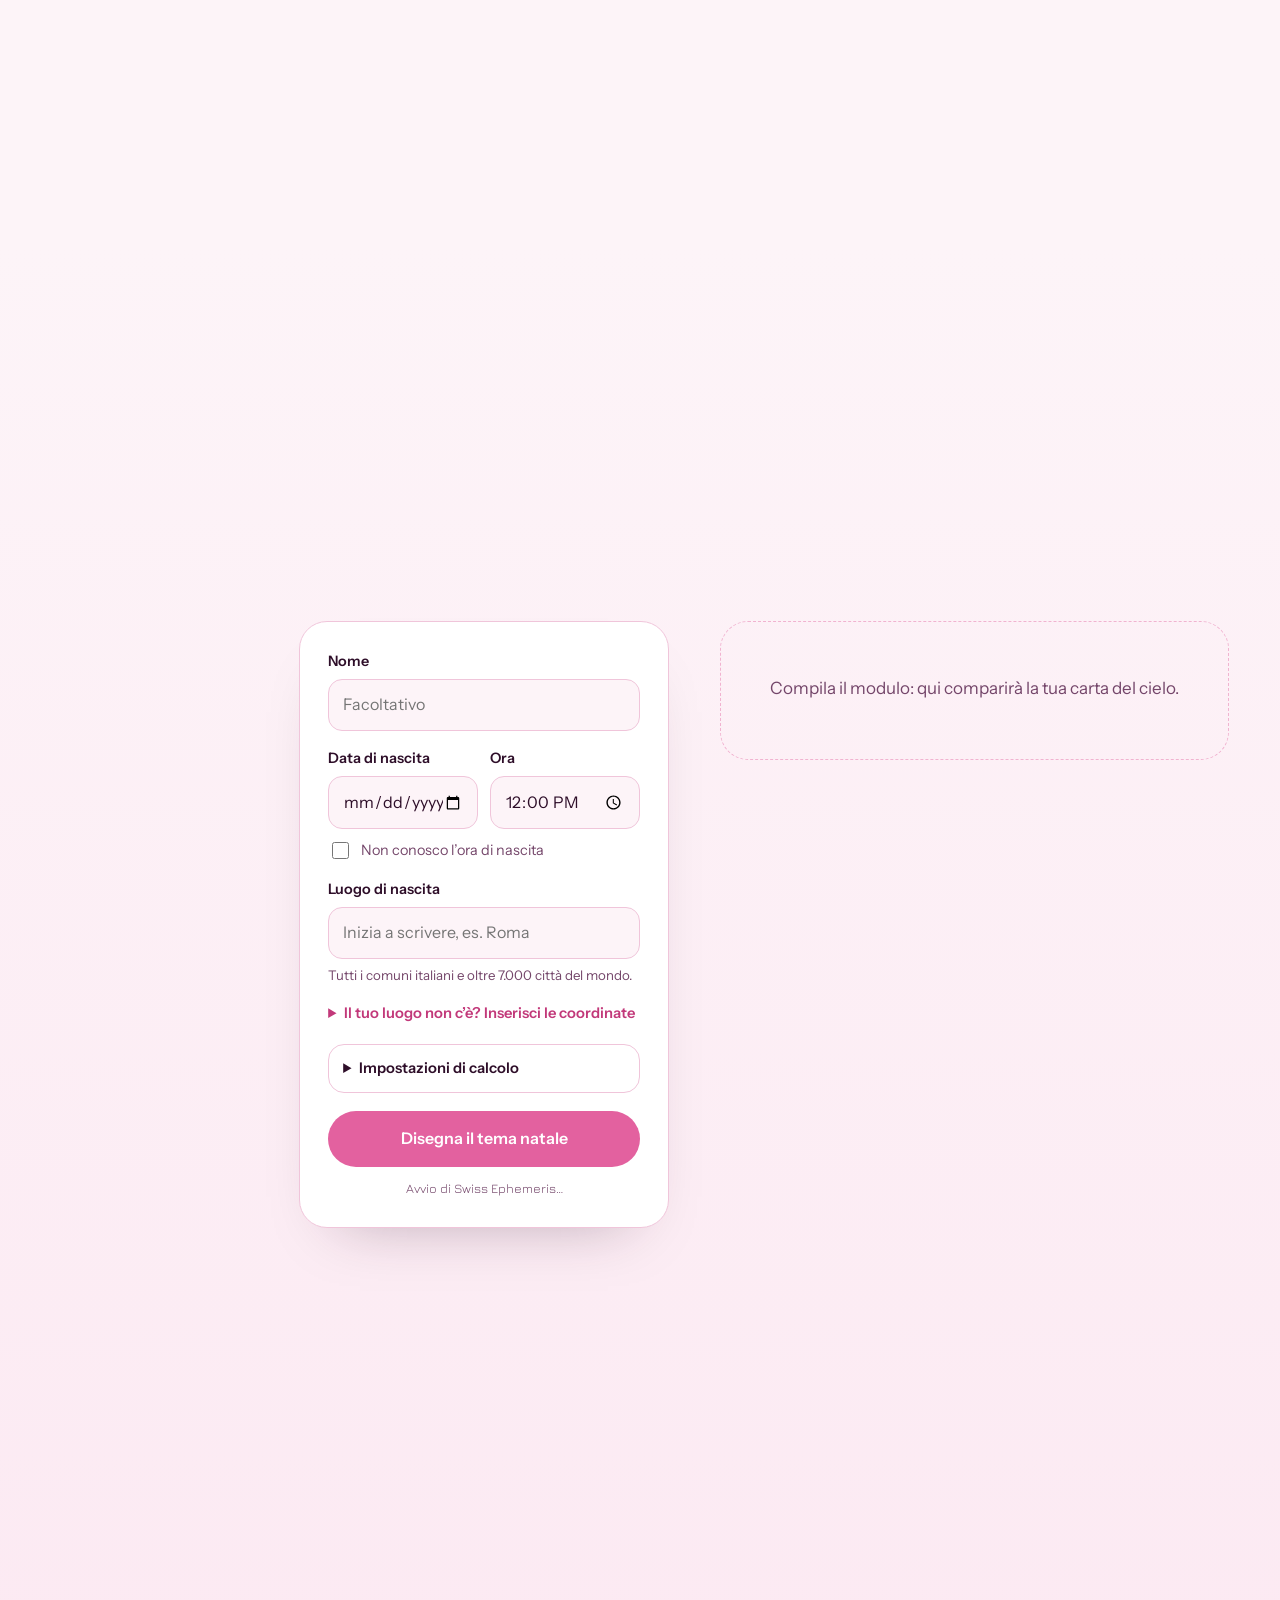
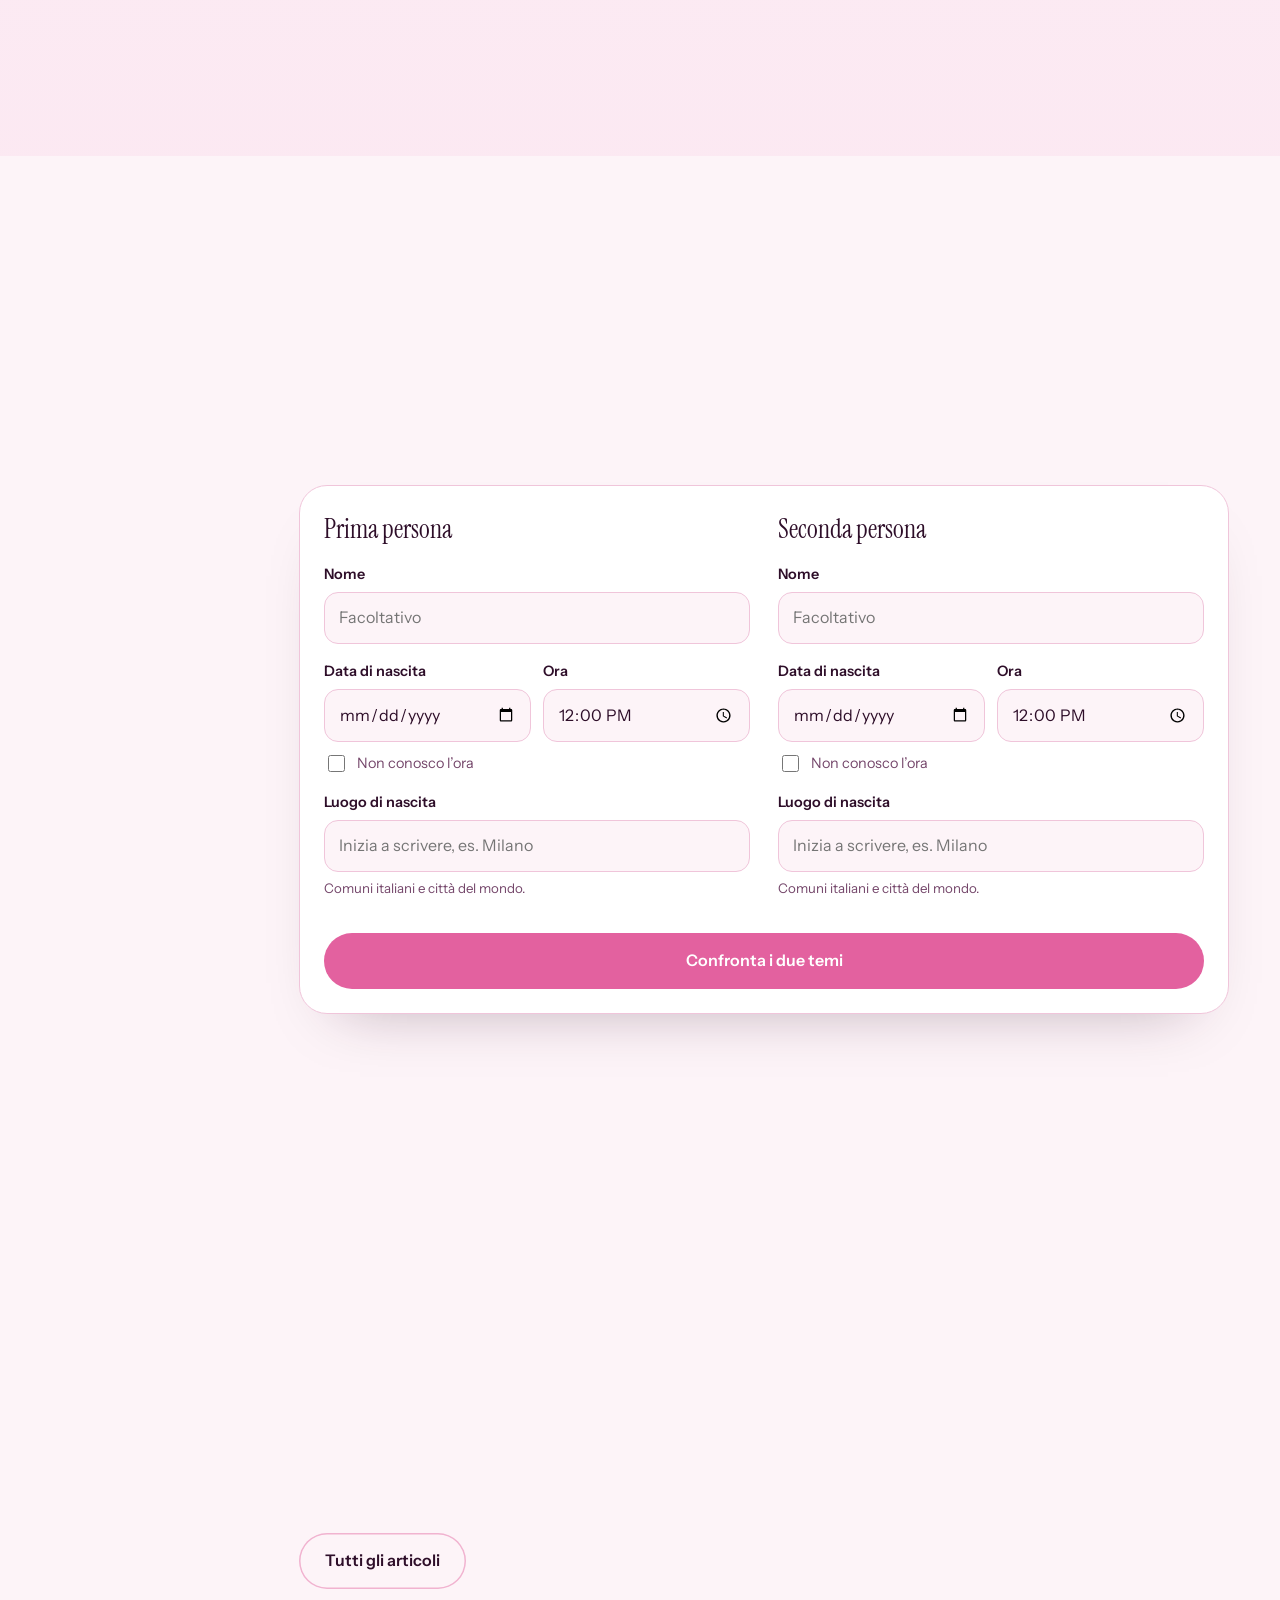
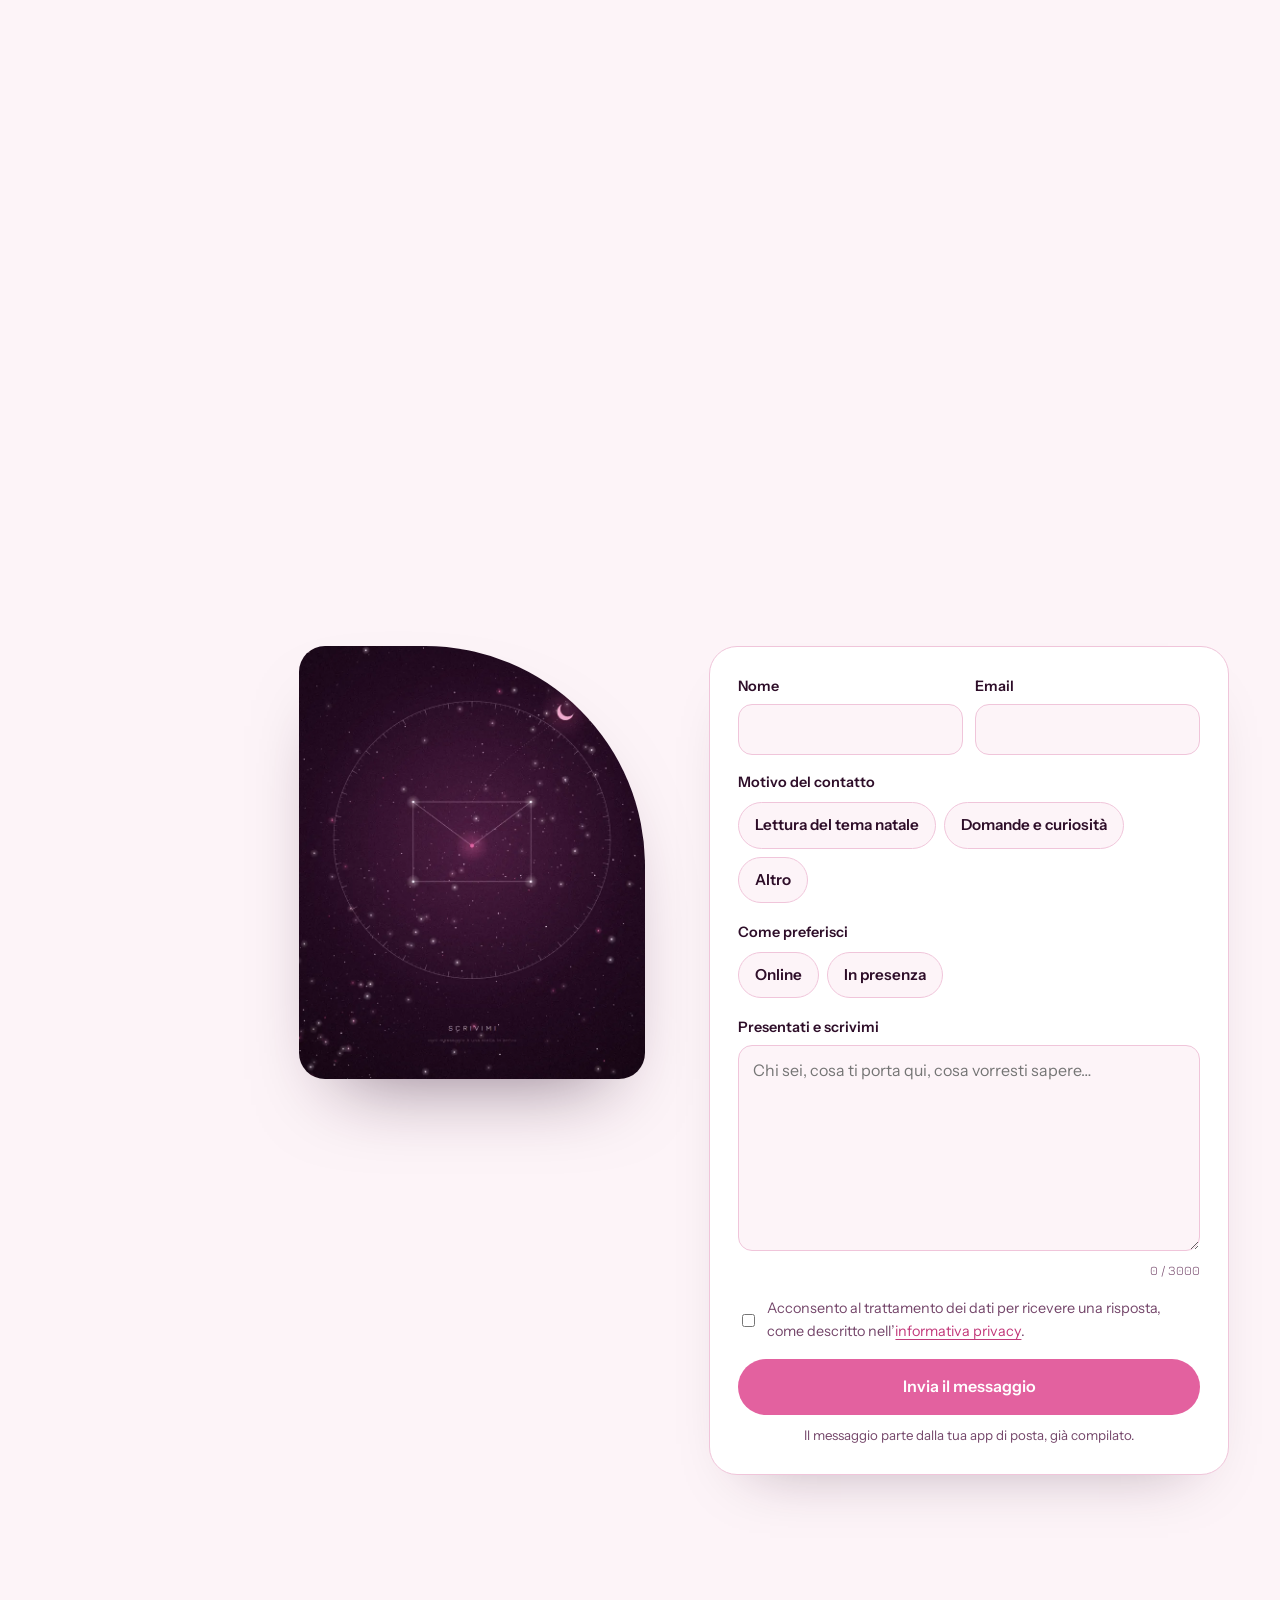
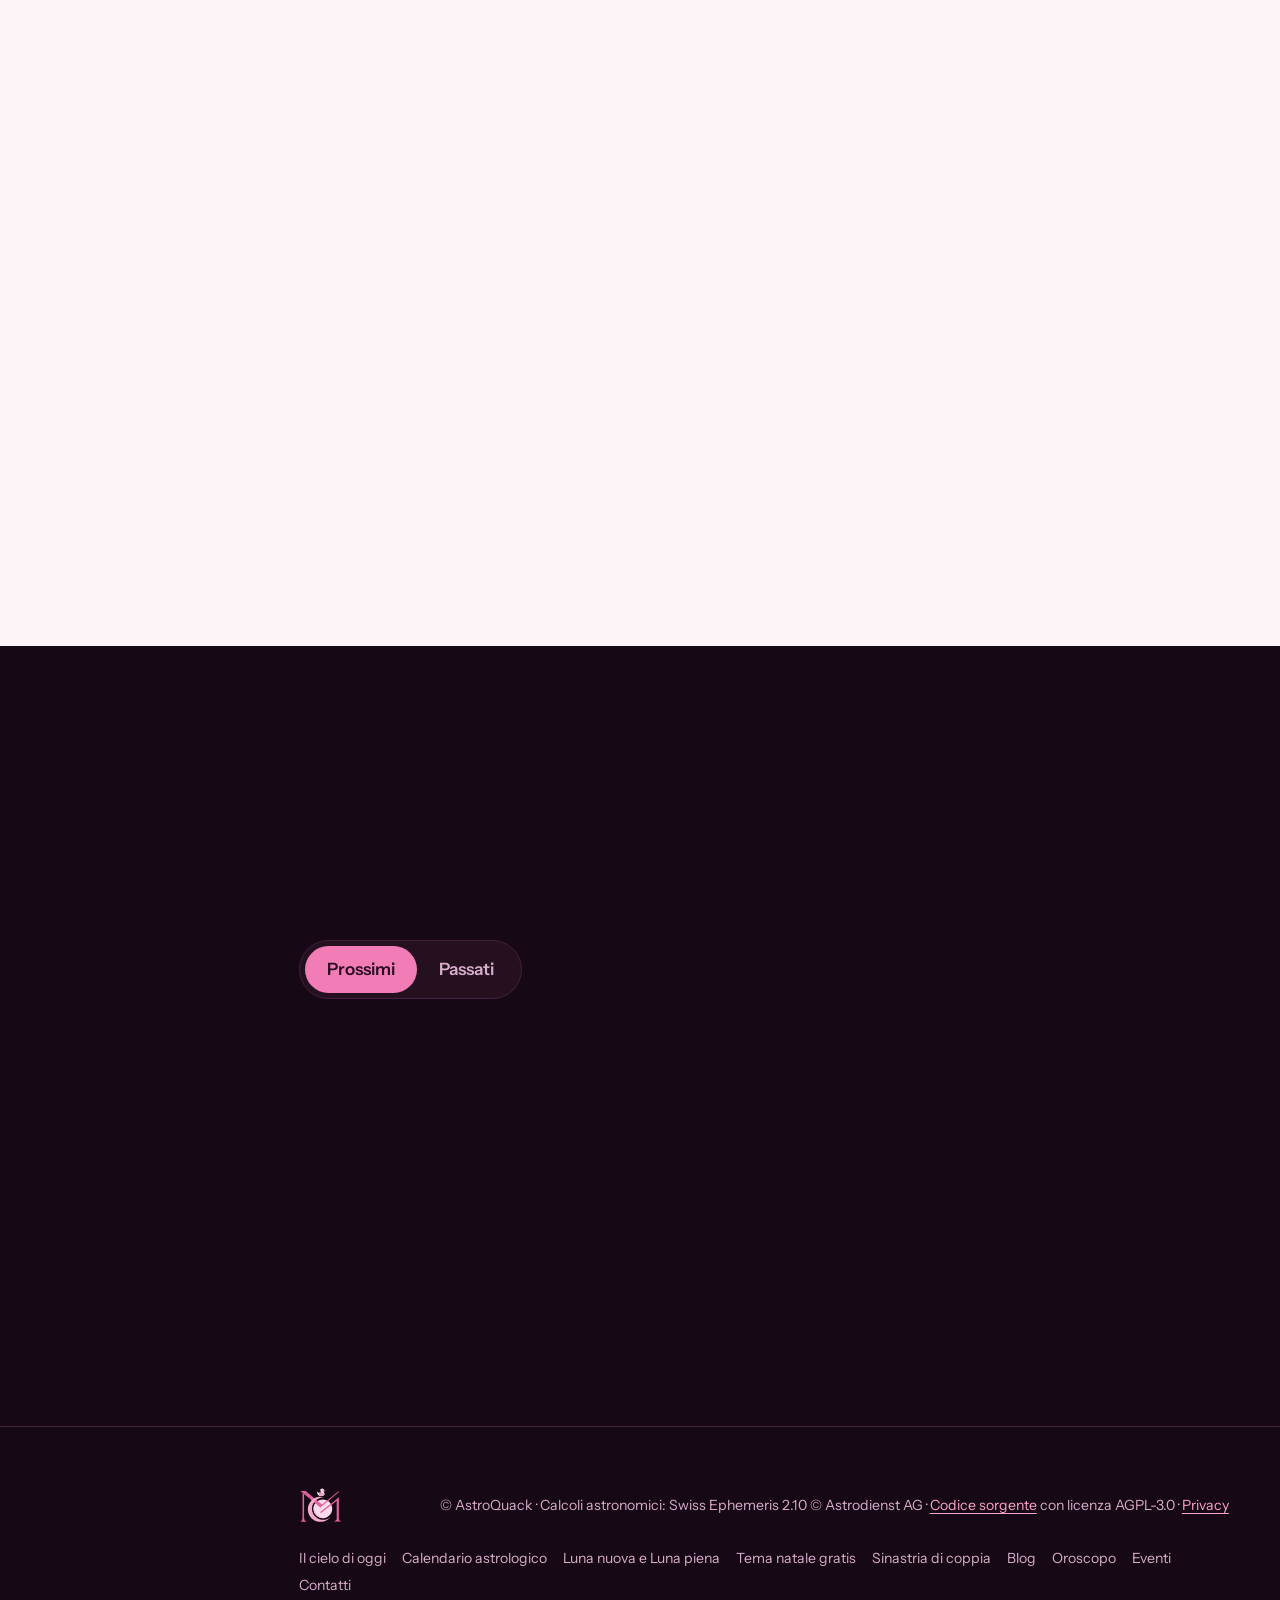
==== commit 8c19e8f3: "aggiunta oroscopo" ====
--- a/index.html
+++ b/index.html
@@ -39,6 +39,7 @@
     <a href="/blog"><span class="g" aria-hidden="true">☿&#xFE0E;</span>Blog</a>
     <a href="/contattami" class="m-hide"><span class="g" aria-hidden="true">♄&#xFE0E;</span>Contattami</a>
     <a href="/social" class="m-hide"><span class="g" aria-hidden="true">♅&#xFE0E;</span>Social</a>
+    <a href="/oroscopo" class="m-hide"><span class="g" aria-hidden="true">✶&#xFE0E;</span>Oroscopo</a>
     <a href="/eventi" class="m-hide"><span class="g" aria-hidden="true">☽&#xFE0E;</span>Eventi</a>
     <button type="button" class="nav-more" id="navMore" aria-haspopup="dialog" aria-controls="menuDlg"><span class="g" aria-hidden="true"><svg viewBox="0 0 24 24" width="20" height="20" fill="none" stroke="currentColor" stroke-width="2" stroke-linecap="round"><path d="M4 7h16M4 12h16M4 17h16"/></svg></span>Menu</button>
   </nav>
@@ -413,6 +414,18 @@
     </div>
   </section>
 
+  <!-- OROSCOPO -->
+  <section class="block" id="oroscopo" aria-labelledby="oroT">
+    <div class="wrap">
+      <div class="reveal">
+        <h2 id="oroT"><em>Oroscopo</em> della settimana</h2>
+        <p class="lede">La classifica dei dodici segni, dal primo all’ultimo posto, con due righe per ognuno.</p>
+      </div>
+      <label class="oro-pick"><span class="sr-only">Scegli la settimana</span><select id="oroPick" hidden></select></label>
+      <div id="oroBox"></div>
+    </div>
+  </section>
+
   <!-- EVENTI -->
   <section class="block night" id="eventi" aria-labelledby="eventiT">
     <div class="wrap">
@@ -463,7 +476,7 @@
 <path fill="#EA5F9E" d="M 321.58 156.69 C 321.65 155.73 320.20 155.20 320.13 156.36 C 320.06 157.31 321.53 157.86 321.58 156.69 M 322.35 157.42 C 322.44 159.10 320.92 160.74 319.25 159.80 C 316.36 158.55 316.84 152.16 320.64 154.15 C 321.80 154.93 322.26 156.08 322.35 157.42 "/>
 <path fill="#FEF9FC" d="M 321.58 156.69 C 321.53 157.85 320.06 157.31 320.13 156.36 C 320.20 155.20 321.65 155.73 321.58 156.69 "/>
 <path fill="#F4ACCD" d="M 345.66 398.44 C 295.19 411.42 244.01 382.07 231.36 332.88 C 218.71 283.69 249.37 233.30 299.84 220.32 C 312.93 216.95 326.07 216.44 338.58 218.37 C 318.86 211.10 296.66 209.55 274.57 215.24 C 217.94 229.80 183.55 286.35 197.74 341.53 C 211.93 396.71 269.35 429.65 325.97 415.08 C 348.06 409.40 366.76 397.33 380.52 381.45 C 370.50 389.18 358.75 395.07 345.66 398.44 "/>
-</svg><span>© AstroQuack · Calcoli astronomici: Swiss Ephemeris 2.10 © Astrodienst AG · <a id="srcLink" href="https://github.com/" target="_blank" rel="noopener">Codice sorgente</a> con licenza AGPL-3.0 · <a href="/privacy">Privacy</a></span><nav class="foot-nav" aria-label="Sezioni del sito"><a href="/cielo">Il cielo di oggi</a><a href="/calendario">Calendario astrologico</a><a href="/lune">Luna nuova e Luna piena</a><a href="/tema">Tema natale gratis</a><a href="/sinastria">Sinastria di coppia</a><a href="/blog">Blog</a><a href="/eventi">Eventi</a><a href="/contattami">Contatti</a></nav><button class="theme-btn mobile-theme" id="themeBtn2" type="button" style="color:var(--ink-soft)">Pagine scure</button></div>
+</svg><span>© AstroQuack · Calcoli astronomici: Swiss Ephemeris 2.10 © Astrodienst AG · <a id="srcLink" href="https://github.com/" target="_blank" rel="noopener">Codice sorgente</a> con licenza AGPL-3.0 · <a href="/privacy">Privacy</a></span><nav class="foot-nav" aria-label="Sezioni del sito"><a href="/cielo">Il cielo di oggi</a><a href="/calendario">Calendario astrologico</a><a href="/lune">Luna nuova e Luna piena</a><a href="/tema">Tema natale gratis</a><a href="/sinastria">Sinastria di coppia</a><a href="/blog">Blog</a><a href="/oroscopo">Oroscopo</a><a href="/eventi">Eventi</a><a href="/contattami">Contatti</a></nav><button class="theme-btn mobile-theme" id="themeBtn2" type="button" style="color:var(--ink-soft)">Pagine scure</button></div>
   </footer>
 </div>
 
@@ -493,6 +506,7 @@
     <a href="/sinastria"><span class="g" aria-hidden="true">♀&#xFE0E;</span>Sinastria</a>
     <a href="/blog"><span class="g" aria-hidden="true">☿&#xFE0E;</span>Blog</a>
     <a href="/social"><span class="g" aria-hidden="true">♅&#xFE0E;</span>Social</a>
+    <a href="/oroscopo"><span class="g" aria-hidden="true">✶&#xFE0E;</span>Oroscopo della settimana</a>
     <a href="/eventi"><span class="g" aria-hidden="true">☽&#xFE0E;</span>Eventi</a>
   </nav>
   <a class="btn sheet-cta" href="/contattami">Scrivimi</a>
--- a/assets/css/style.css
+++ b/assets/css/style.css
@@ -809,3 +809,19 @@
   .shell-page .article,.shell-page .blog-page{padding-top:18px}
   .shell-page .site-foot{padding-bottom:calc(110px + env(safe-area-inset-bottom,0px))}
 }
+
+/* oroscopo: classifica dei segni */
+.oro-pick select{font:inherit;padding:8px 12px;border-radius:12px;border:1px solid var(--line);background:var(--surface);color:var(--ink);margin:0 0 16px}
+.oro-head{display:flex;flex-wrap:wrap;align-items:center;gap:10px 16px;margin:0 0 6px}
+.oro-head h3{margin:0;font-family:var(--display);font-weight:400;font-size:1.6rem}
+.oro-period{font-family:var(--data);font-size:.85rem;letter-spacing:.04em;padding:4px 14px;border-radius:999px;background:#C2397A;color:#fff}
+.oro-intro{color:var(--ink-soft);max-width:60ch}
+.oro-list{list-style:none;margin:18px 0 0;padding:0;display:grid;gap:10px}
+.oro-item{display:flex;gap:10px;align-items:stretch}
+.oro-pos{flex:0 0 64px;display:flex;align-items:center;justify-content:center;border-radius:16px 0 0 16px;background:#4A1631;color:#FADBEB;font-family:var(--display);font-size:1.9rem}
+.oro-body{flex:1;min-width:0;border-radius:0 16px 16px 0;background:var(--surface);border:1px solid var(--line);padding:12px 16px}
+.oro-sign{display:flex;align-items:center;gap:10px}
+.oro-sign b{font-family:var(--display);font-weight:400;font-size:1.3rem;text-transform:uppercase;letter-spacing:.04em}
+.oro-glyph{width:34px;height:34px;flex:0 0 34px;border-radius:50%;background:#C2397A;color:#fff;display:flex;align-items:center;justify-content:center;font-size:1.1rem}
+.oro-body p{margin:6px 0 0;color:var(--ink-soft);line-height:1.5}
+.sr-only{position:absolute;width:1px;height:1px;overflow:hidden;clip:rect(0 0 0 0);white-space:nowrap}
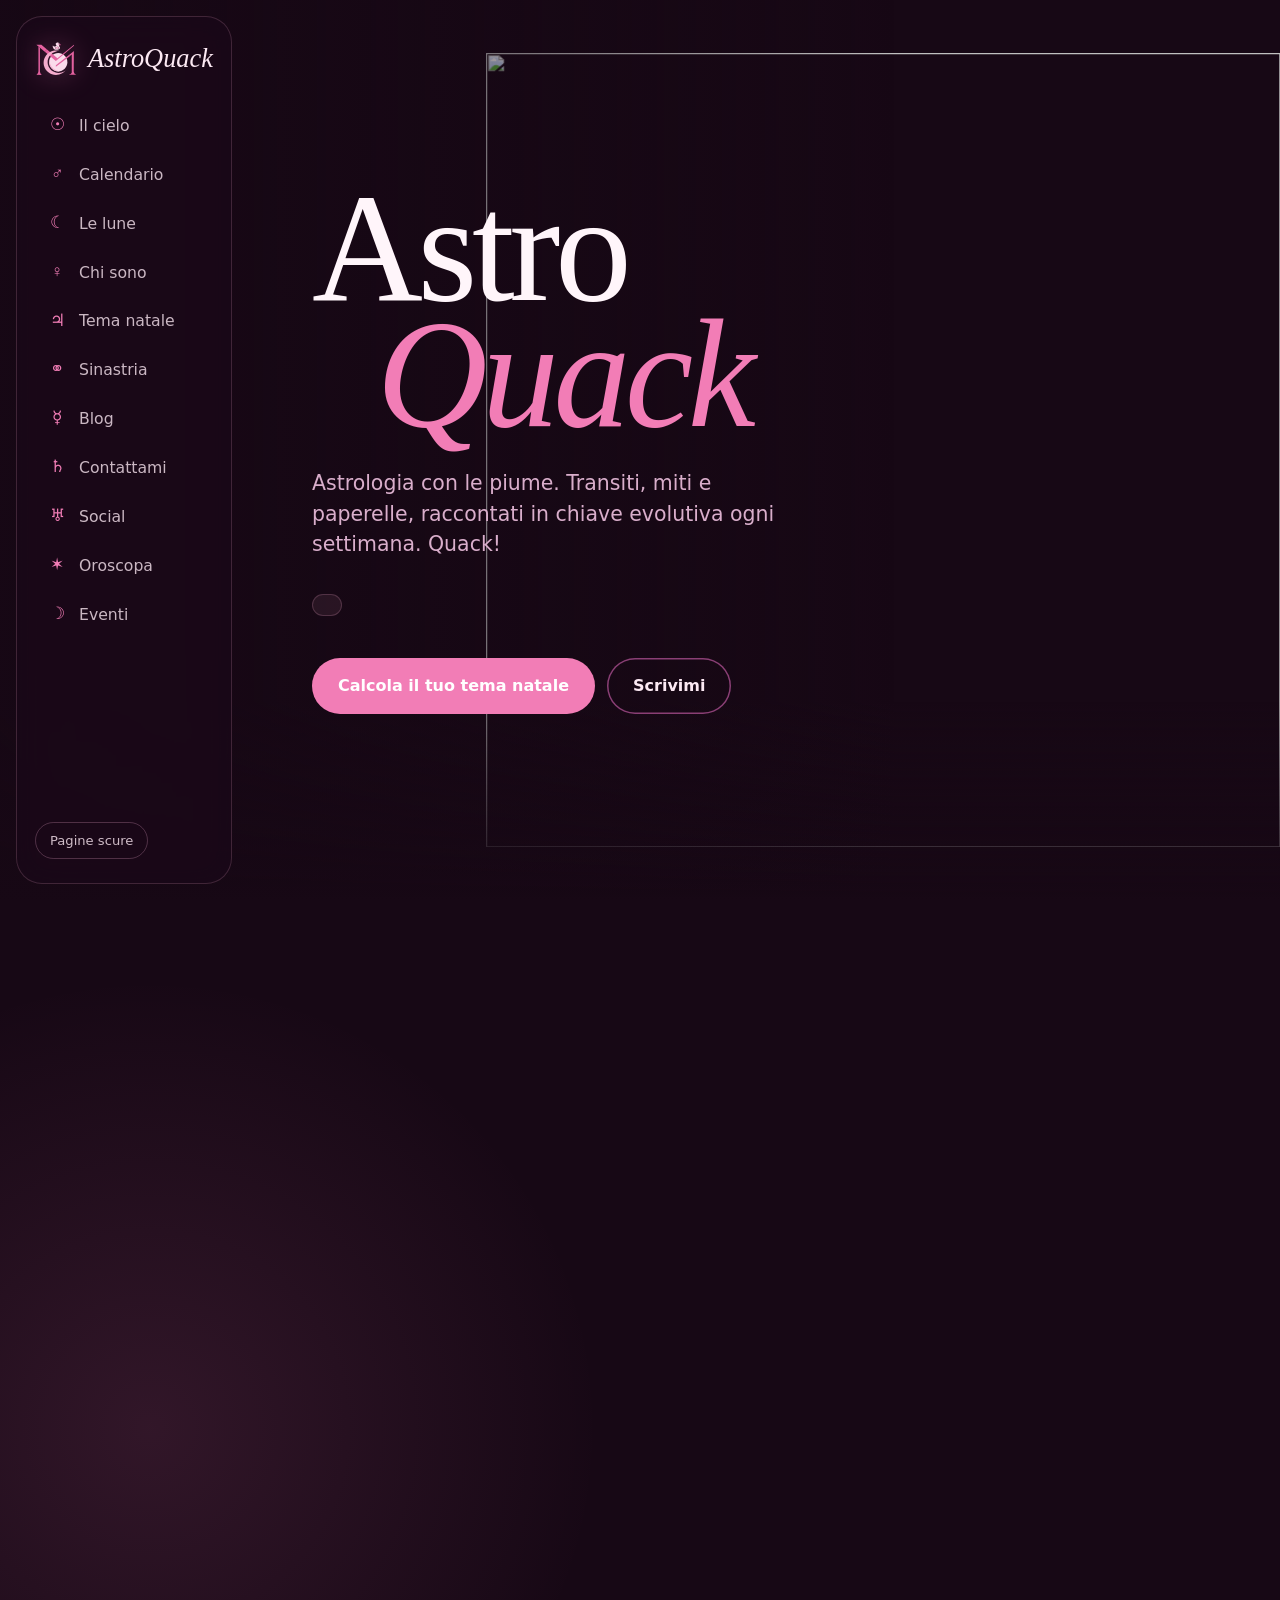
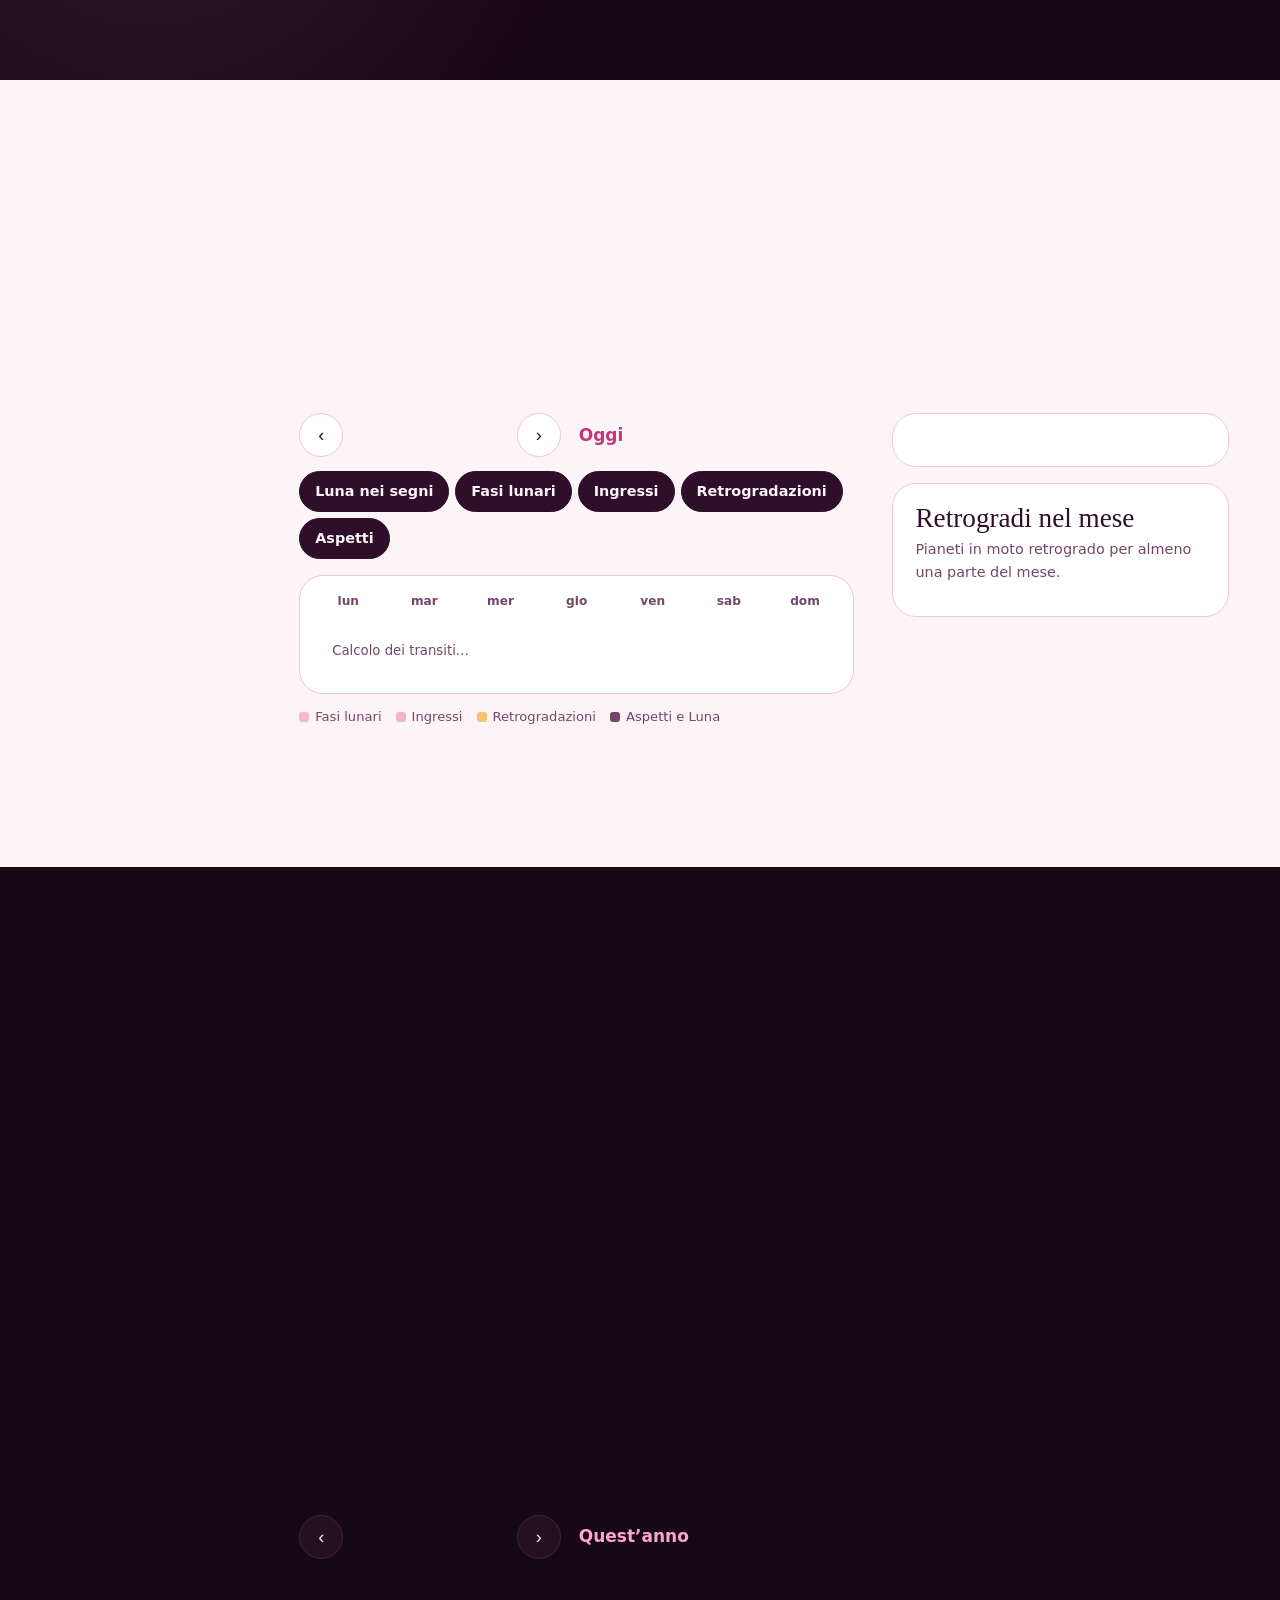
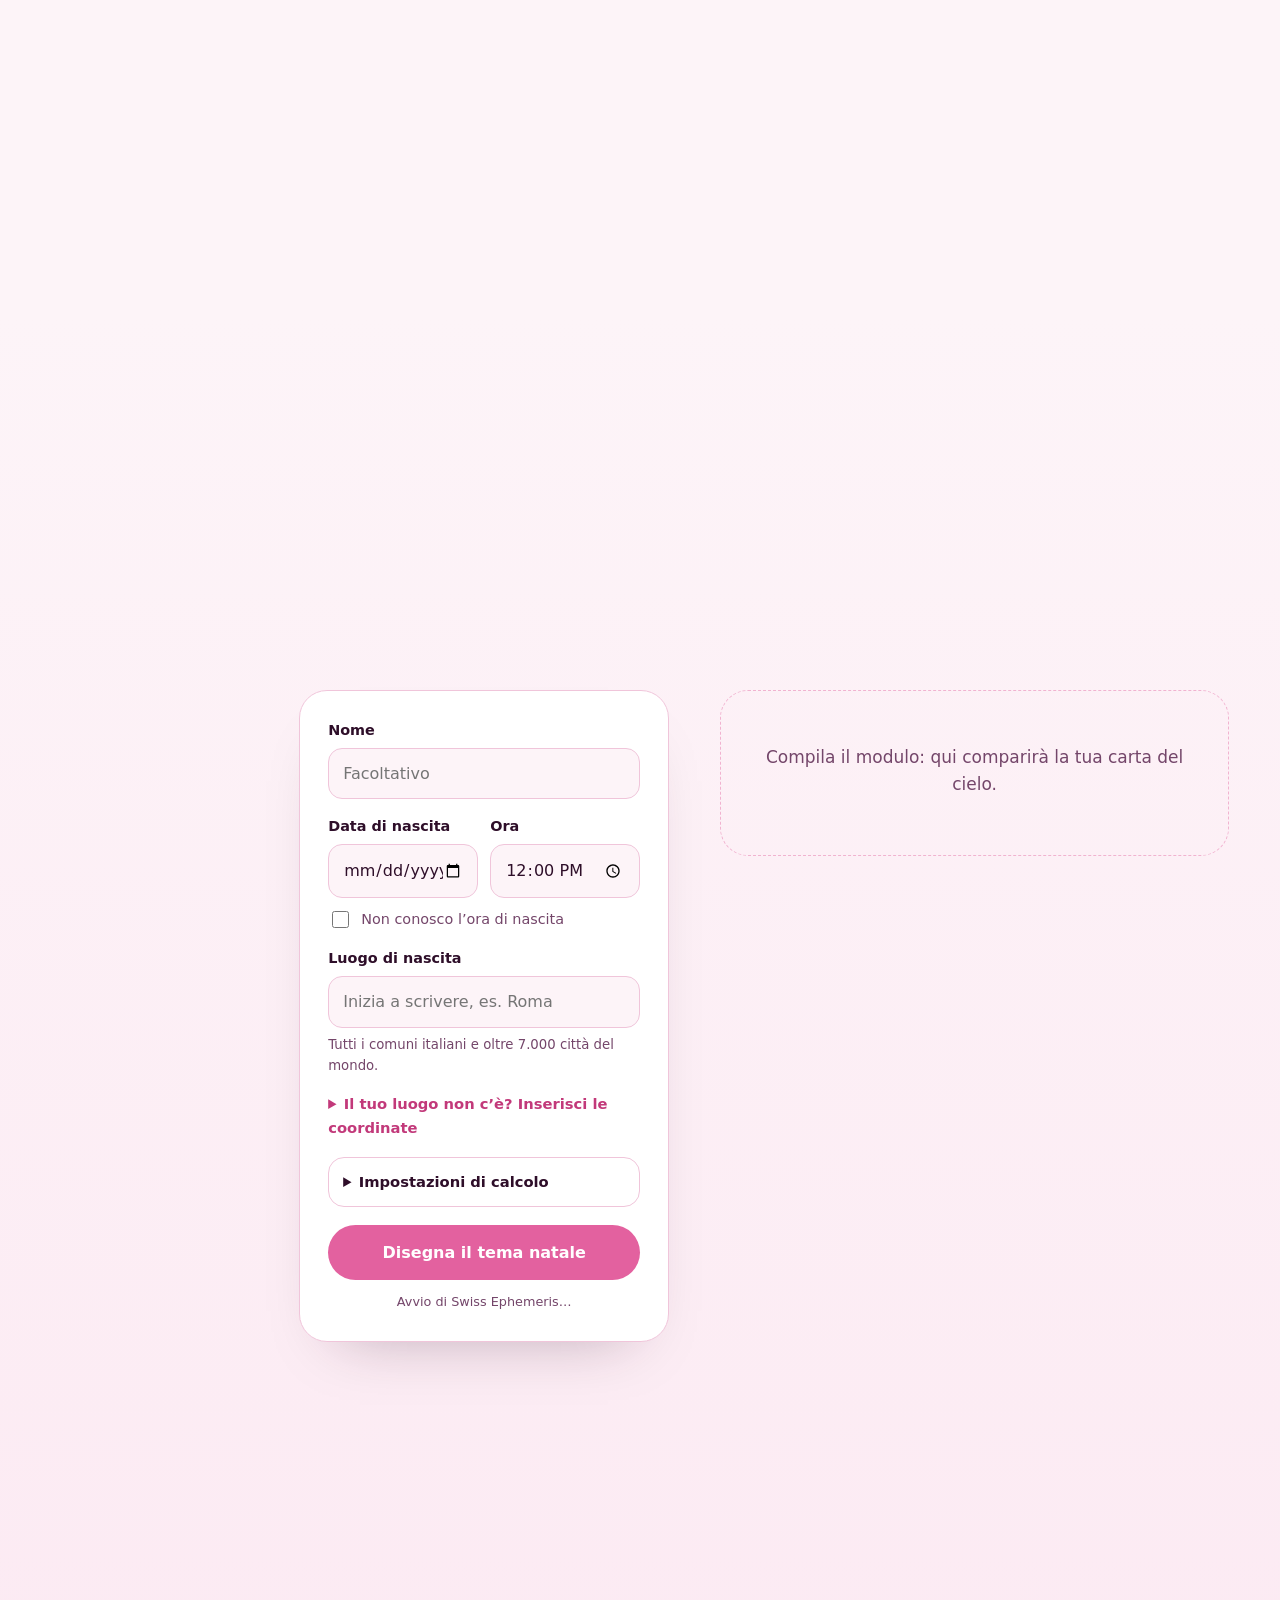
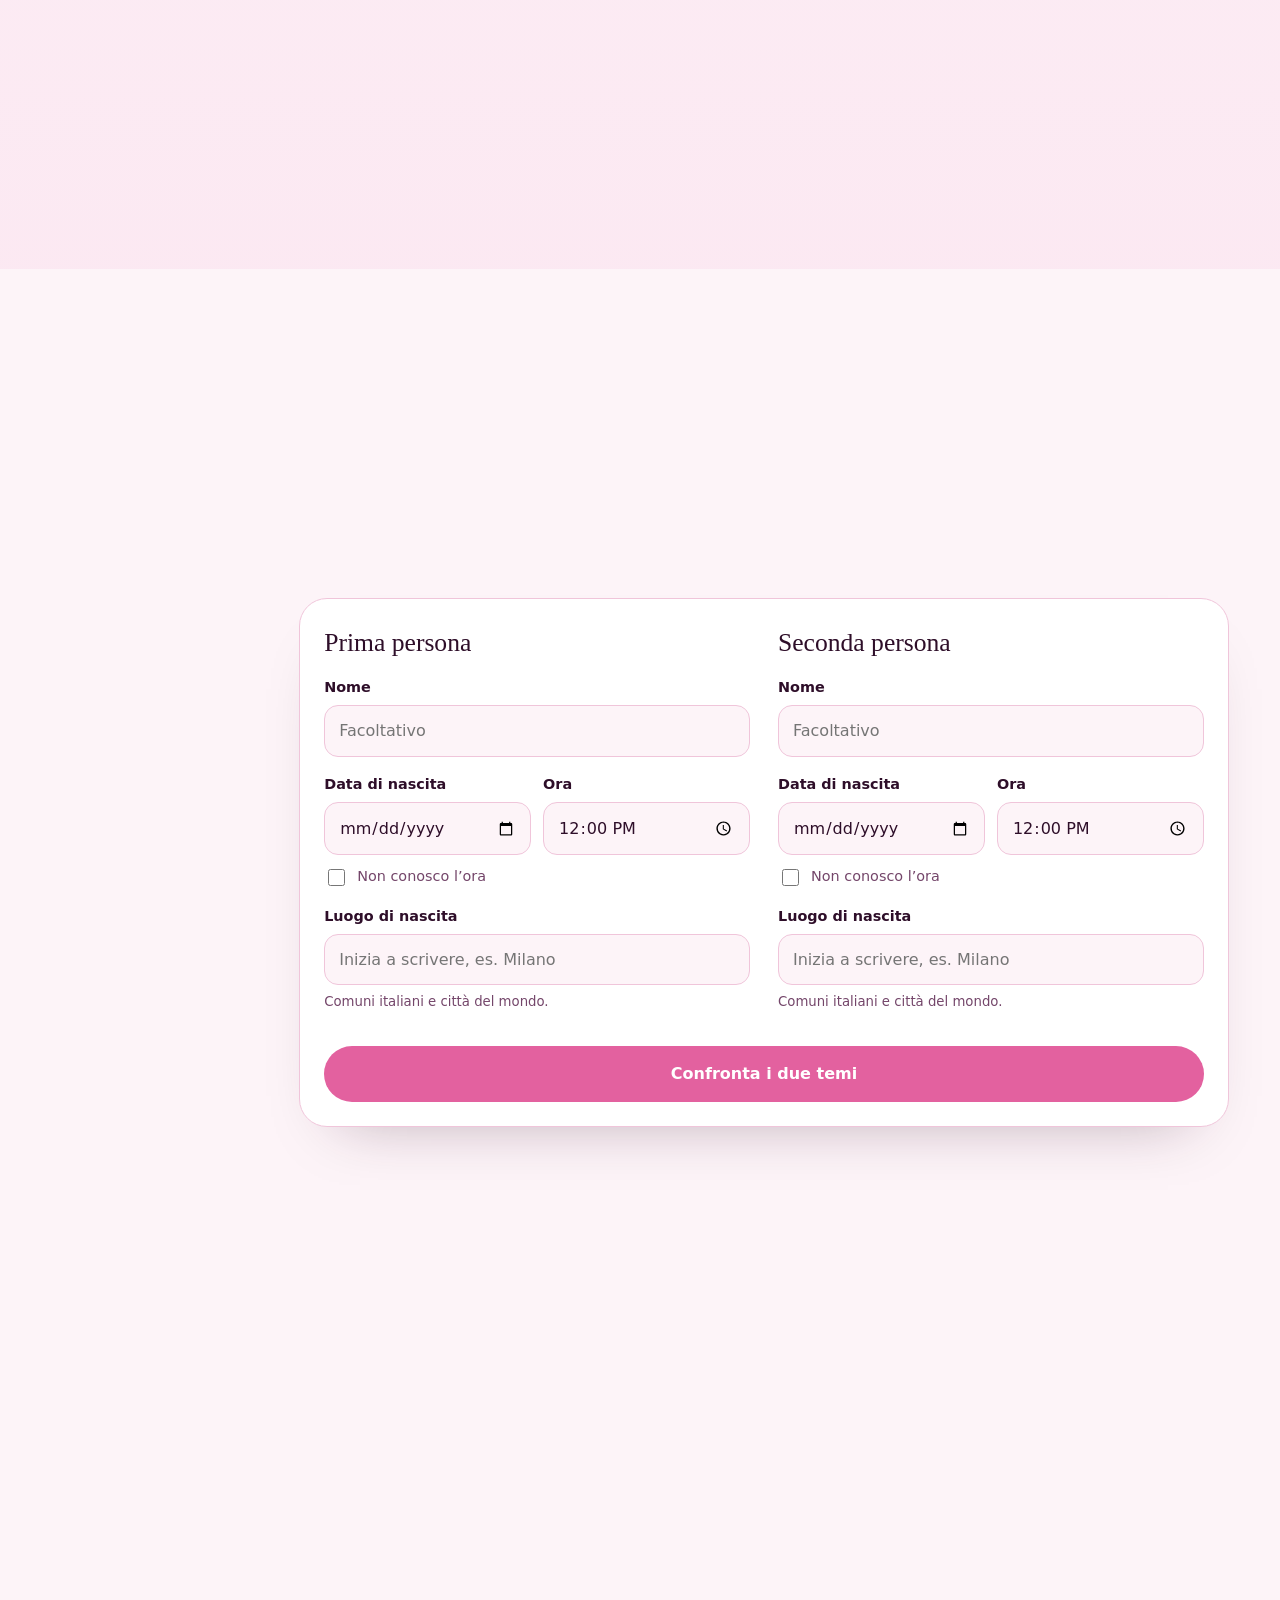
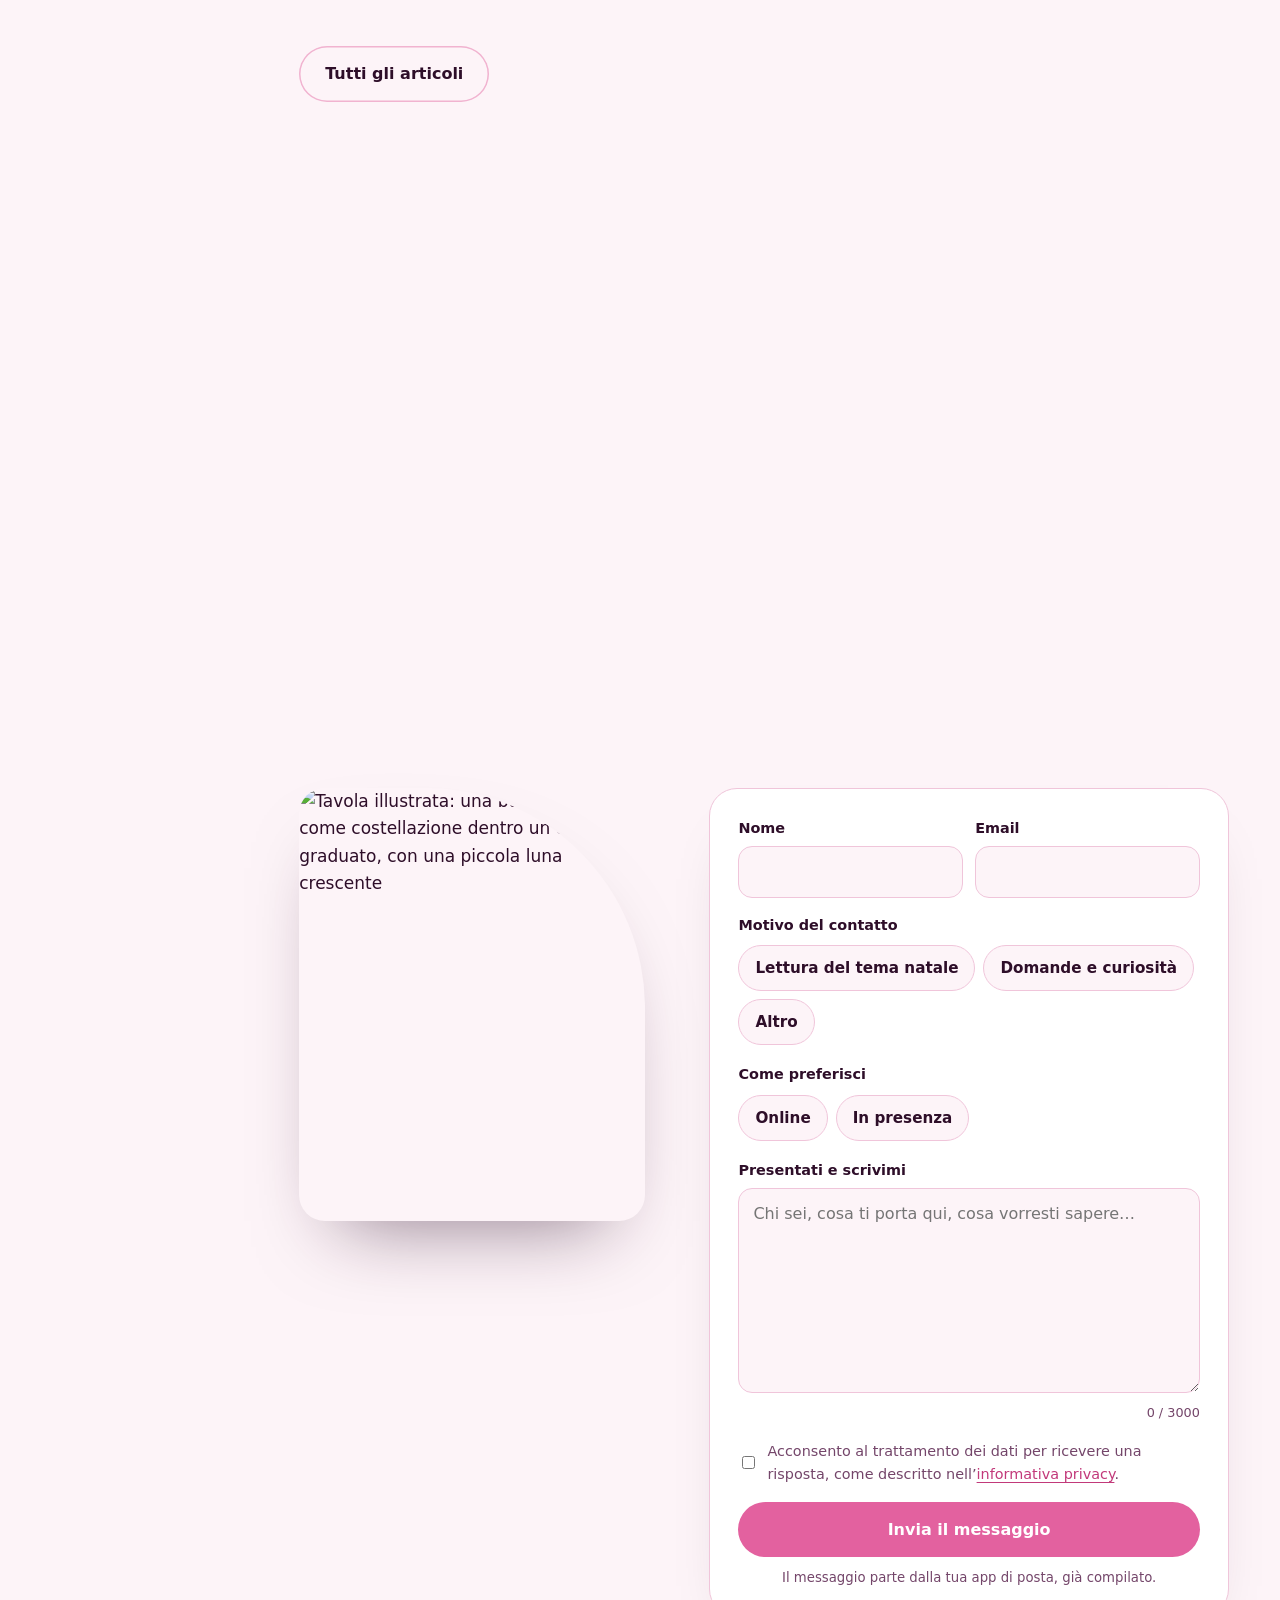
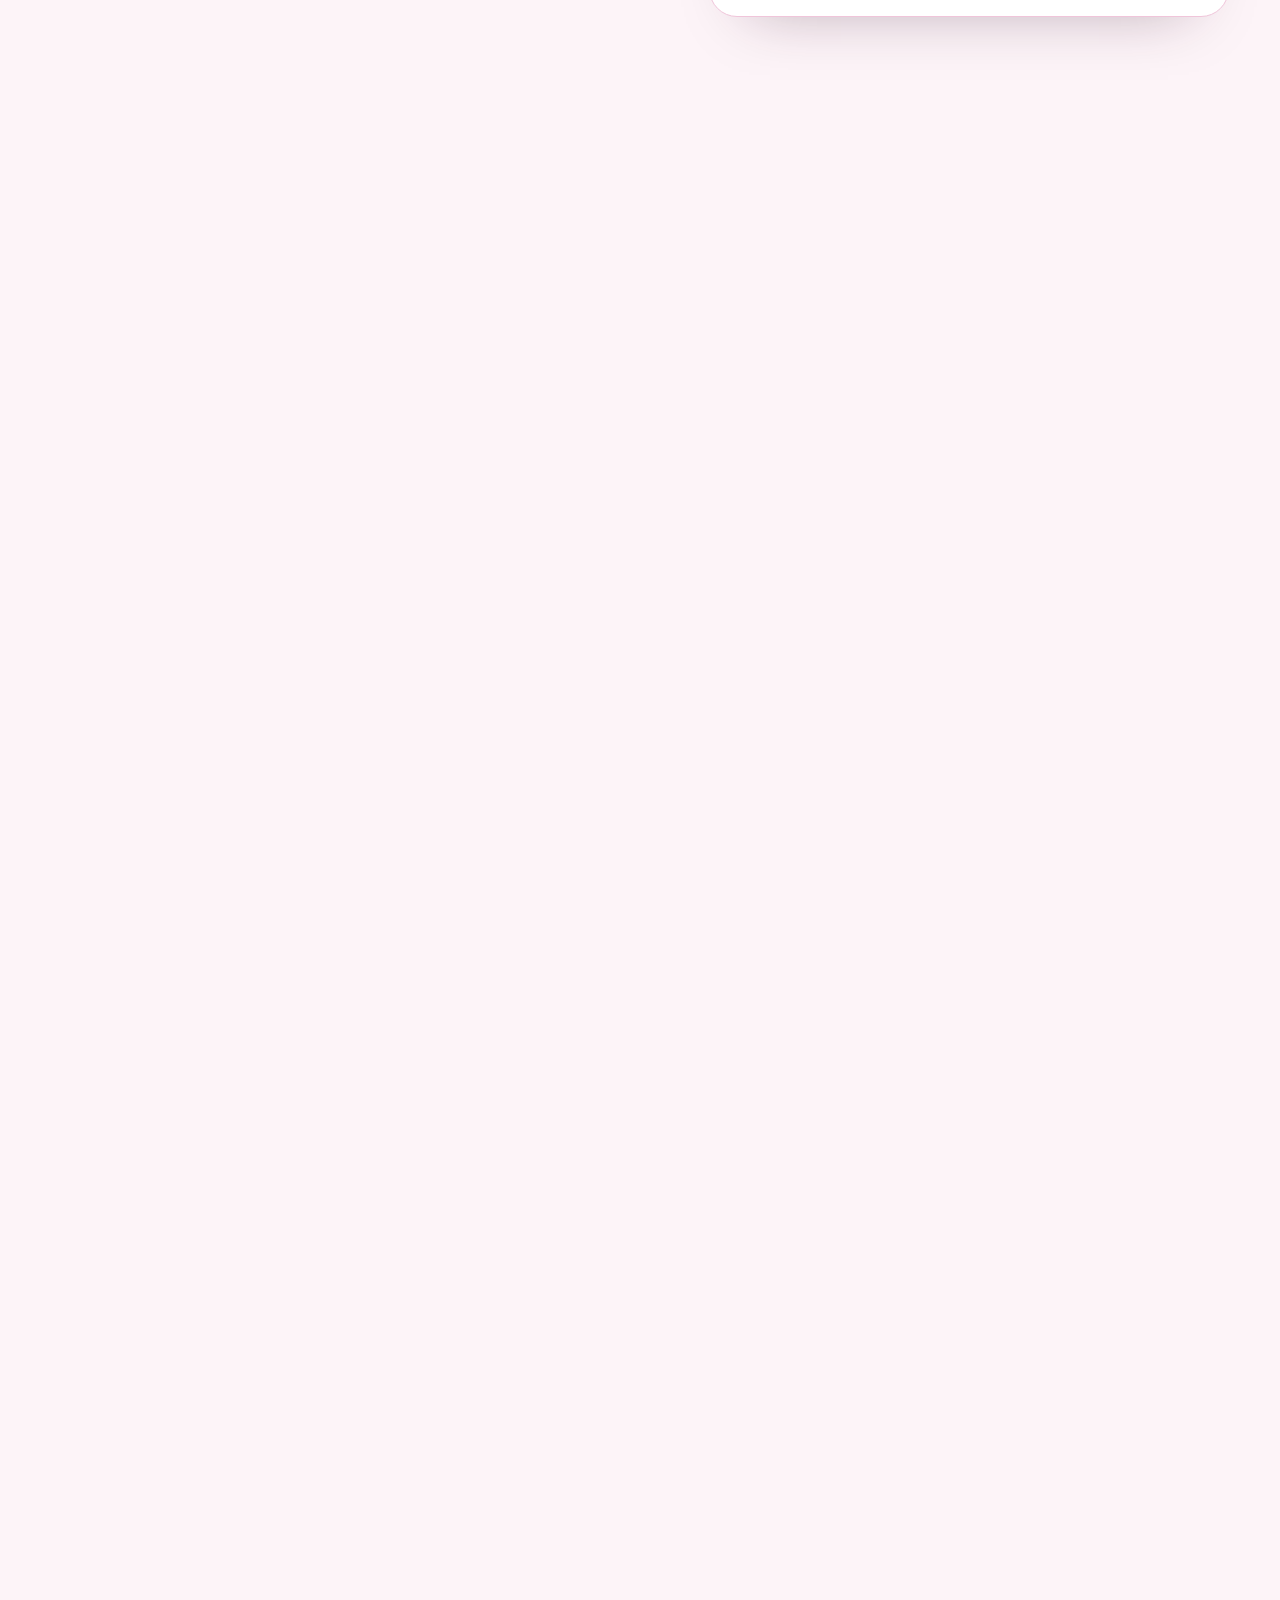
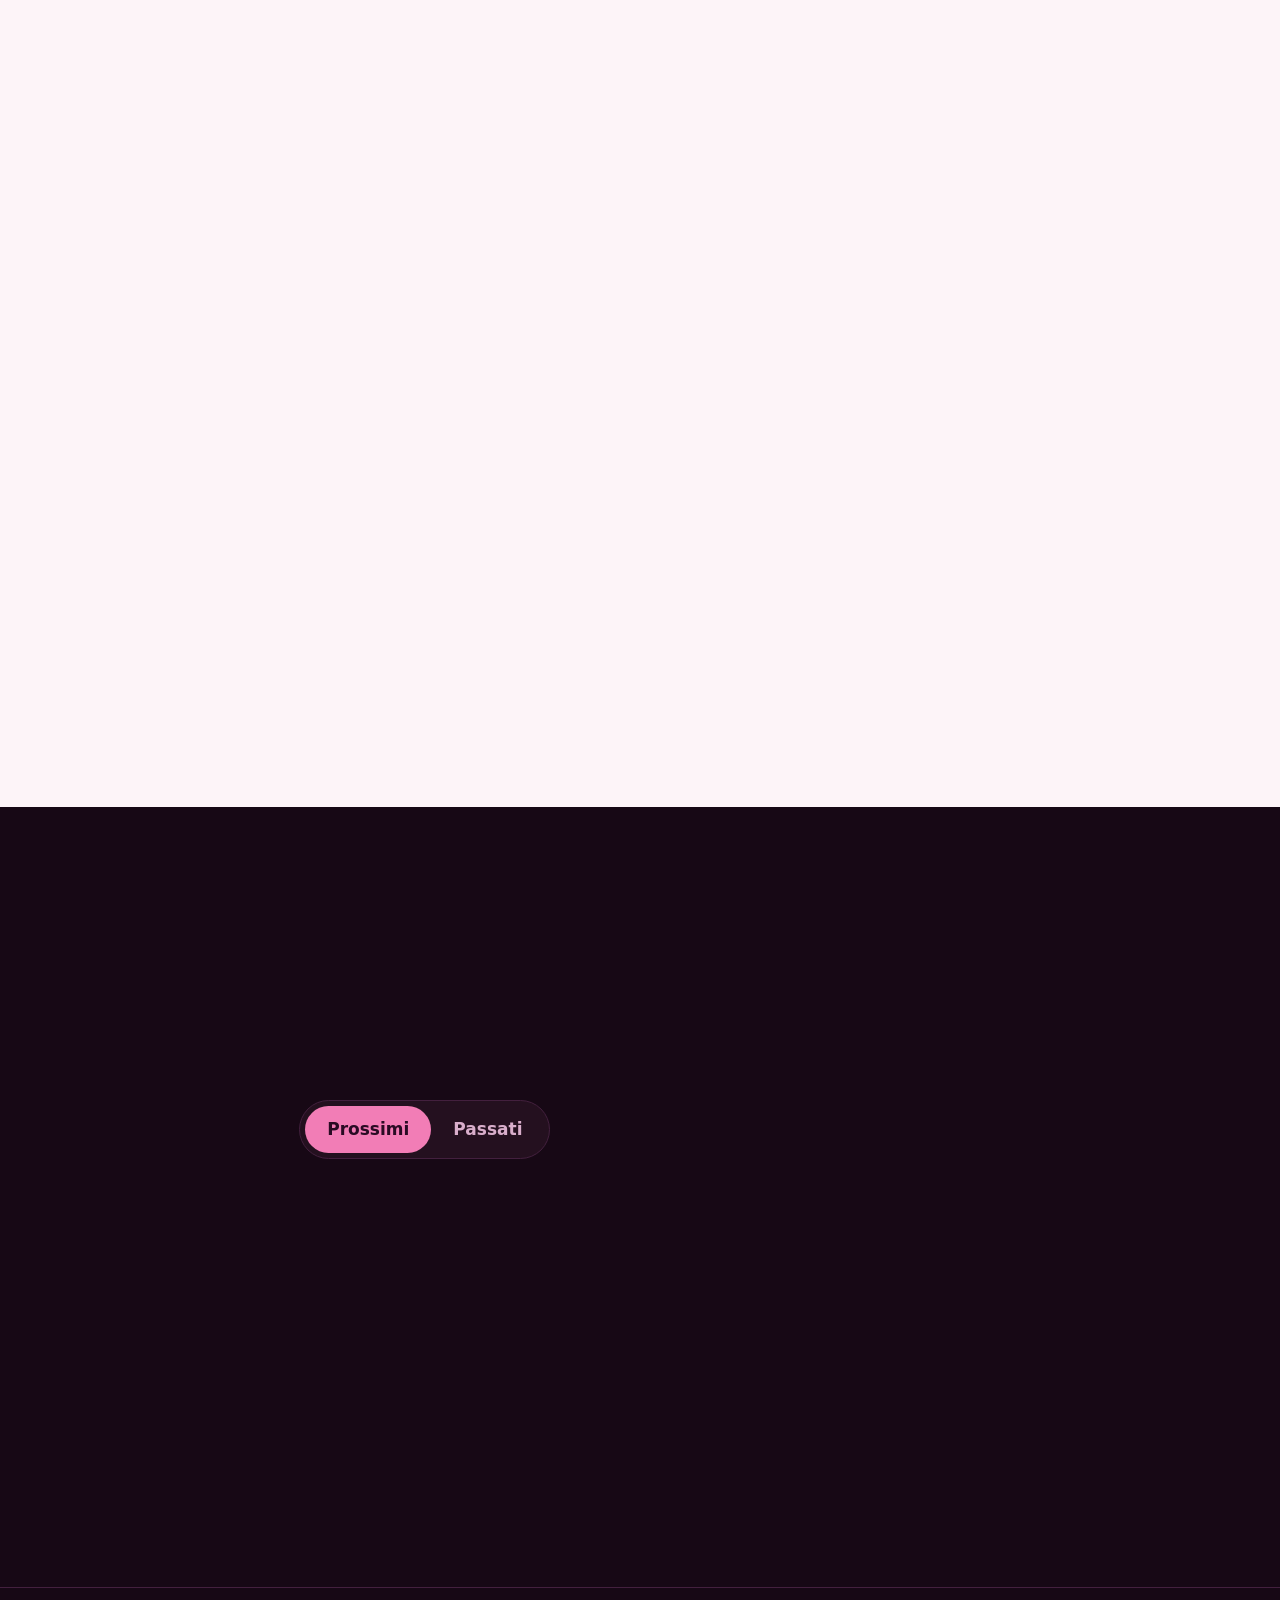
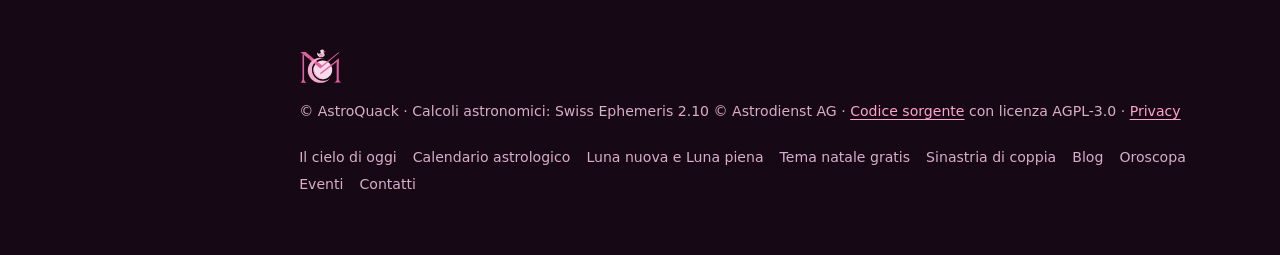
==== commit 31610753: "oroscopa" ====
--- a/index.html
+++ b/index.html
@@ -39,7 +39,7 @@
     <a href="/blog"><span class="g" aria-hidden="true">☿&#xFE0E;</span>Blog</a>
     <a href="/contattami" class="m-hide"><span class="g" aria-hidden="true">♄&#xFE0E;</span>Contattami</a>
     <a href="/social" class="m-hide"><span class="g" aria-hidden="true">♅&#xFE0E;</span>Social</a>
-    <a href="/oroscopo" class="m-hide"><span class="g" aria-hidden="true">✶&#xFE0E;</span>Oroscopo</a>
+    <a href="/oroscopa" class="m-hide"><span class="g" aria-hidden="true">✶&#xFE0E;</span>Oroscopa</a>
     <a href="/eventi" class="m-hide"><span class="g" aria-hidden="true">☽&#xFE0E;</span>Eventi</a>
     <button type="button" class="nav-more" id="navMore" aria-haspopup="dialog" aria-controls="menuDlg"><span class="g" aria-hidden="true"><svg viewBox="0 0 24 24" width="20" height="20" fill="none" stroke="currentColor" stroke-width="2" stroke-linecap="round"><path d="M4 7h16M4 12h16M4 17h16"/></svg></span>Menu</button>
   </nav>
@@ -414,11 +414,11 @@
     </div>
   </section>
 
-  <!-- OROSCOPO -->
-  <section class="block" id="oroscopo" aria-labelledby="oroT">
-    <div class="wrap">
-      <div class="reveal">
-        <h2 id="oroT"><em>Oroscopo</em> della settimana</h2>
+  <!-- OROSCOPA -->
+  <section class="block" id="oroscopa" aria-labelledby="oroT">
+    <div class="wrap">
+      <div class="reveal">
+        <h2 id="oroT"><em>Oroscopa</em> della settimana</h2>
         <p class="lede">La classifica dei dodici segni, dal primo all’ultimo posto, con due righe per ognuno.</p>
       </div>
       <label class="oro-pick"><span class="sr-only">Scegli la settimana</span><select id="oroPick" hidden></select></label>
@@ -476,7 +476,7 @@
 <path fill="#EA5F9E" d="M 321.58 156.69 C 321.65 155.73 320.20 155.20 320.13 156.36 C 320.06 157.31 321.53 157.86 321.58 156.69 M 322.35 157.42 C 322.44 159.10 320.92 160.74 319.25 159.80 C 316.36 158.55 316.84 152.16 320.64 154.15 C 321.80 154.93 322.26 156.08 322.35 157.42 "/>
 <path fill="#FEF9FC" d="M 321.58 156.69 C 321.53 157.85 320.06 157.31 320.13 156.36 C 320.20 155.20 321.65 155.73 321.58 156.69 "/>
 <path fill="#F4ACCD" d="M 345.66 398.44 C 295.19 411.42 244.01 382.07 231.36 332.88 C 218.71 283.69 249.37 233.30 299.84 220.32 C 312.93 216.95 326.07 216.44 338.58 218.37 C 318.86 211.10 296.66 209.55 274.57 215.24 C 217.94 229.80 183.55 286.35 197.74 341.53 C 211.93 396.71 269.35 429.65 325.97 415.08 C 348.06 409.40 366.76 397.33 380.52 381.45 C 370.50 389.18 358.75 395.07 345.66 398.44 "/>
-</svg><span>© AstroQuack · Calcoli astronomici: Swiss Ephemeris 2.10 © Astrodienst AG · <a id="srcLink" href="https://github.com/" target="_blank" rel="noopener">Codice sorgente</a> con licenza AGPL-3.0 · <a href="/privacy">Privacy</a></span><nav class="foot-nav" aria-label="Sezioni del sito"><a href="/cielo">Il cielo di oggi</a><a href="/calendario">Calendario astrologico</a><a href="/lune">Luna nuova e Luna piena</a><a href="/tema">Tema natale gratis</a><a href="/sinastria">Sinastria di coppia</a><a href="/blog">Blog</a><a href="/oroscopo">Oroscopo</a><a href="/eventi">Eventi</a><a href="/contattami">Contatti</a></nav><button class="theme-btn mobile-theme" id="themeBtn2" type="button" style="color:var(--ink-soft)">Pagine scure</button></div>
+</svg><span>© AstroQuack · Calcoli astronomici: Swiss Ephemeris 2.10 © Astrodienst AG · <a id="srcLink" href="https://github.com/" target="_blank" rel="noopener">Codice sorgente</a> con licenza AGPL-3.0 · <a href="/privacy">Privacy</a></span><nav class="foot-nav" aria-label="Sezioni del sito"><a href="/cielo">Il cielo di oggi</a><a href="/calendario">Calendario astrologico</a><a href="/lune">Luna nuova e Luna piena</a><a href="/tema">Tema natale gratis</a><a href="/sinastria">Sinastria di coppia</a><a href="/blog">Blog</a><a href="/oroscopa">Oroscopa</a><a href="/eventi">Eventi</a><a href="/contattami">Contatti</a></nav><button class="theme-btn mobile-theme" id="themeBtn2" type="button" style="color:var(--ink-soft)">Pagine scure</button></div>
   </footer>
 </div>
 
@@ -506,7 +506,7 @@
     <a href="/sinastria"><span class="g" aria-hidden="true">♀&#xFE0E;</span>Sinastria</a>
     <a href="/blog"><span class="g" aria-hidden="true">☿&#xFE0E;</span>Blog</a>
     <a href="/social"><span class="g" aria-hidden="true">♅&#xFE0E;</span>Social</a>
-    <a href="/oroscopo"><span class="g" aria-hidden="true">✶&#xFE0E;</span>Oroscopo della settimana</a>
+    <a href="/oroscopa"><span class="g" aria-hidden="true">✶&#xFE0E;</span>Oroscopa della settimana</a>
     <a href="/eventi"><span class="g" aria-hidden="true">☽&#xFE0E;</span>Eventi</a>
   </nav>
   <a class="btn sheet-cta" href="/contattami">Scrivimi</a>
--- a/assets/css/style.css
+++ b/assets/css/style.css
@@ -810,7 +810,7 @@
   .shell-page .site-foot{padding-bottom:calc(110px + env(safe-area-inset-bottom,0px))}
 }
 
-/* oroscopo: classifica dei segni */
+/* oroscopa: classifica dei segni */
 .oro-pick select{font:inherit;padding:8px 12px;border-radius:12px;border:1px solid var(--line);background:var(--surface);color:var(--ink);margin:0 0 16px}
 .oro-head{display:flex;flex-wrap:wrap;align-items:center;gap:10px 16px;margin:0 0 6px}
 .oro-head h3{margin:0;font-family:var(--display);font-weight:400;font-size:1.6rem}
